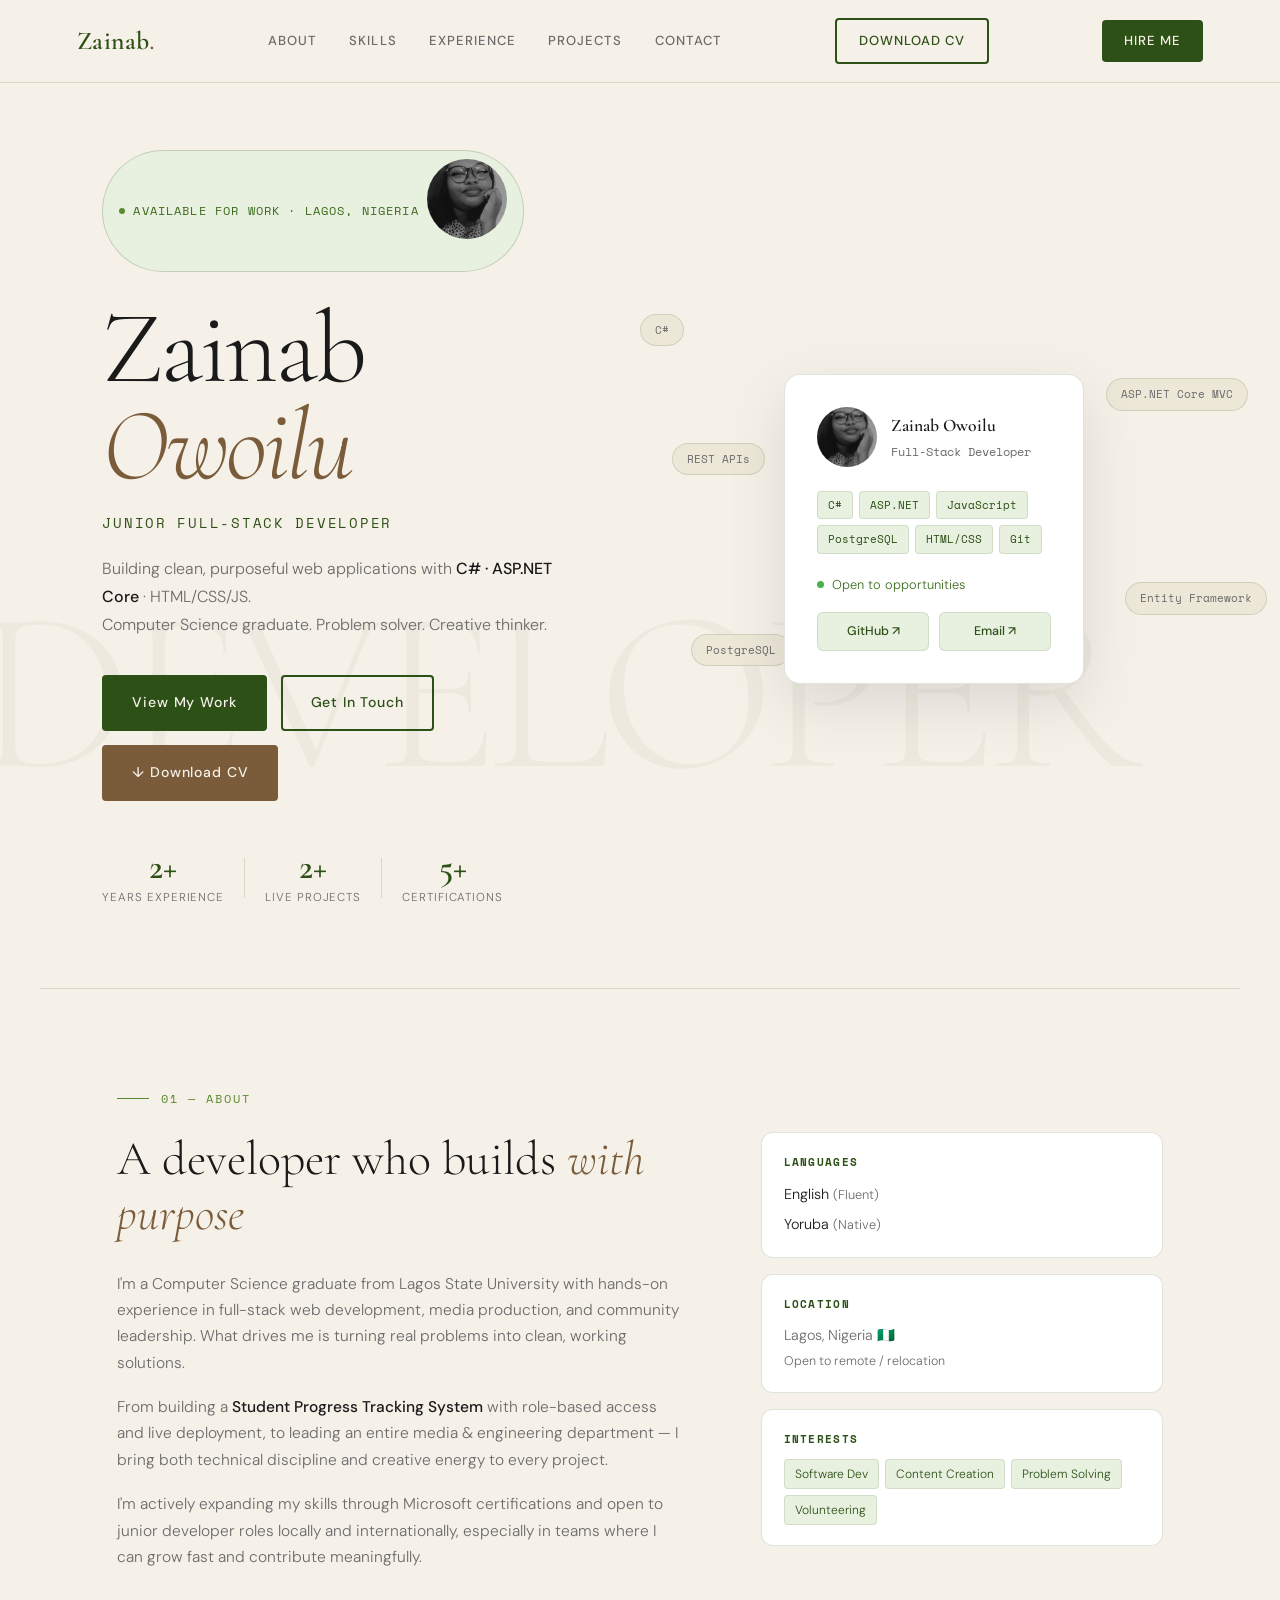
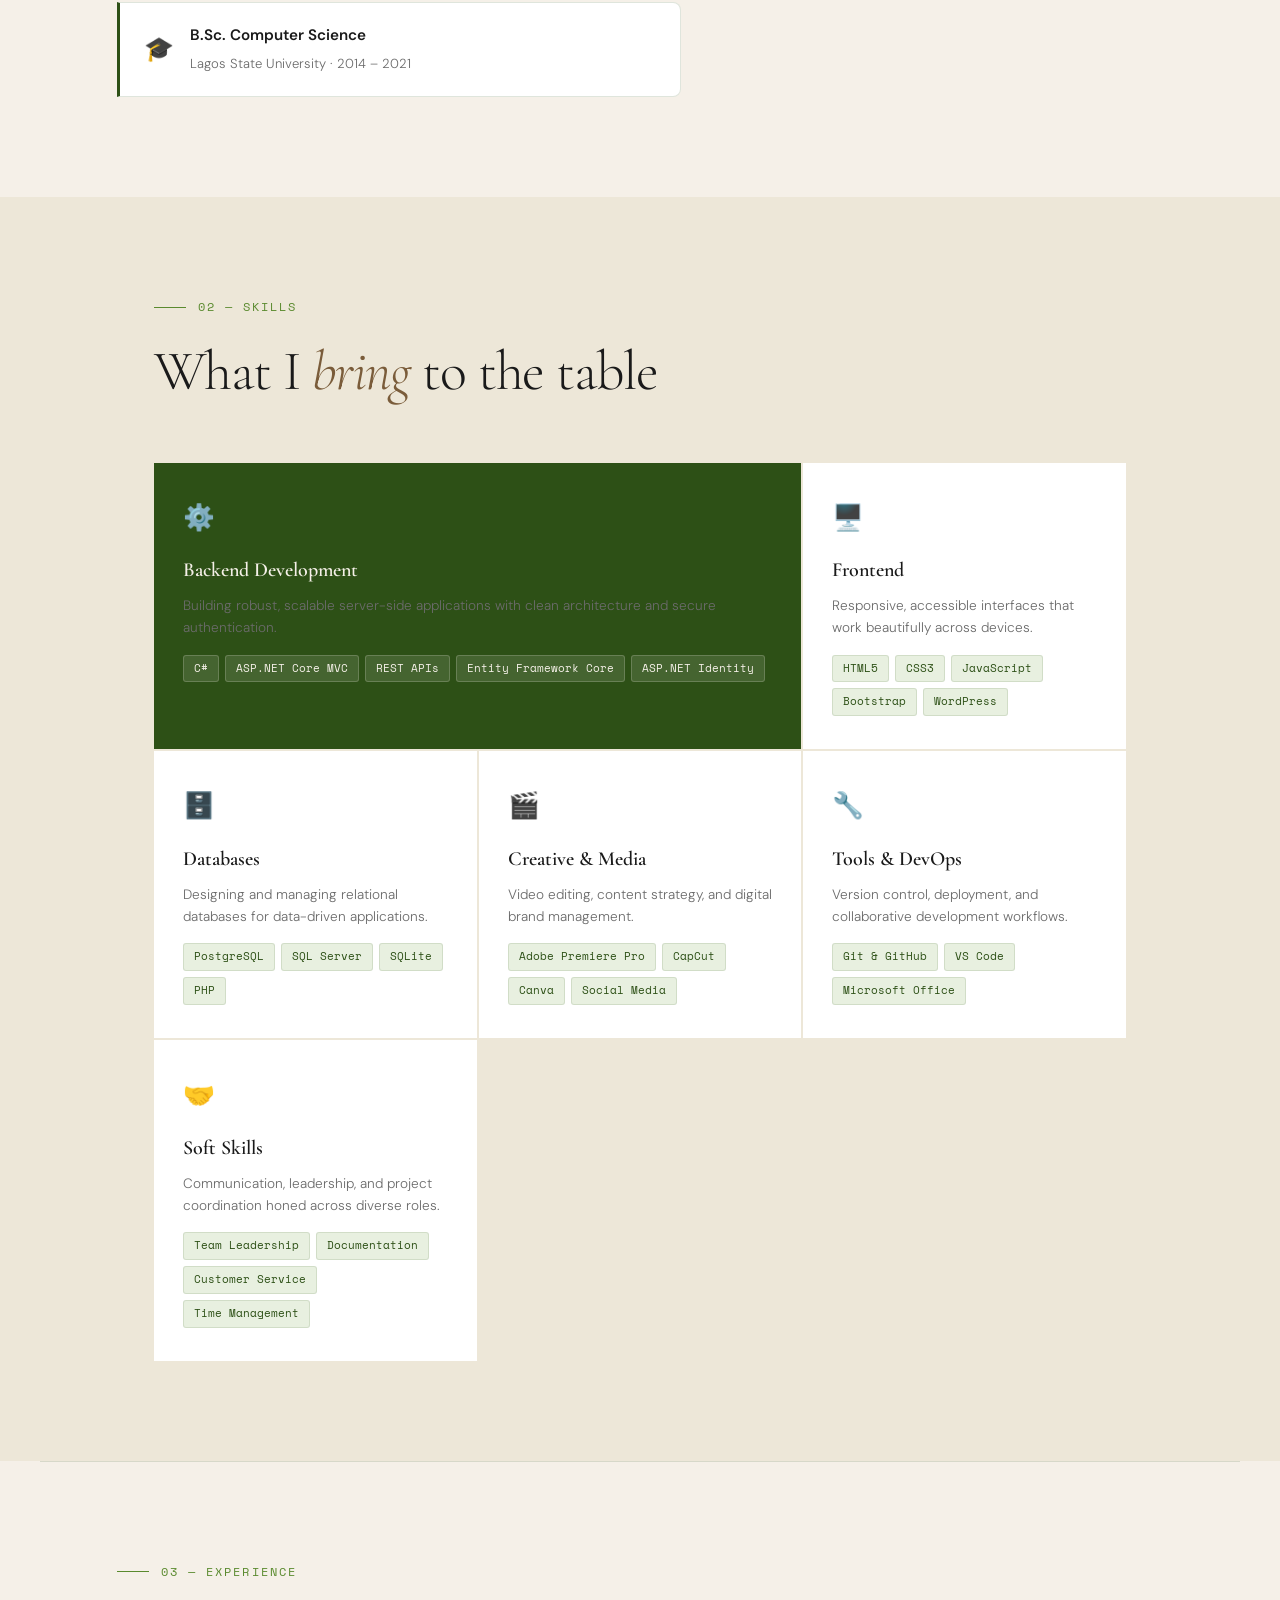
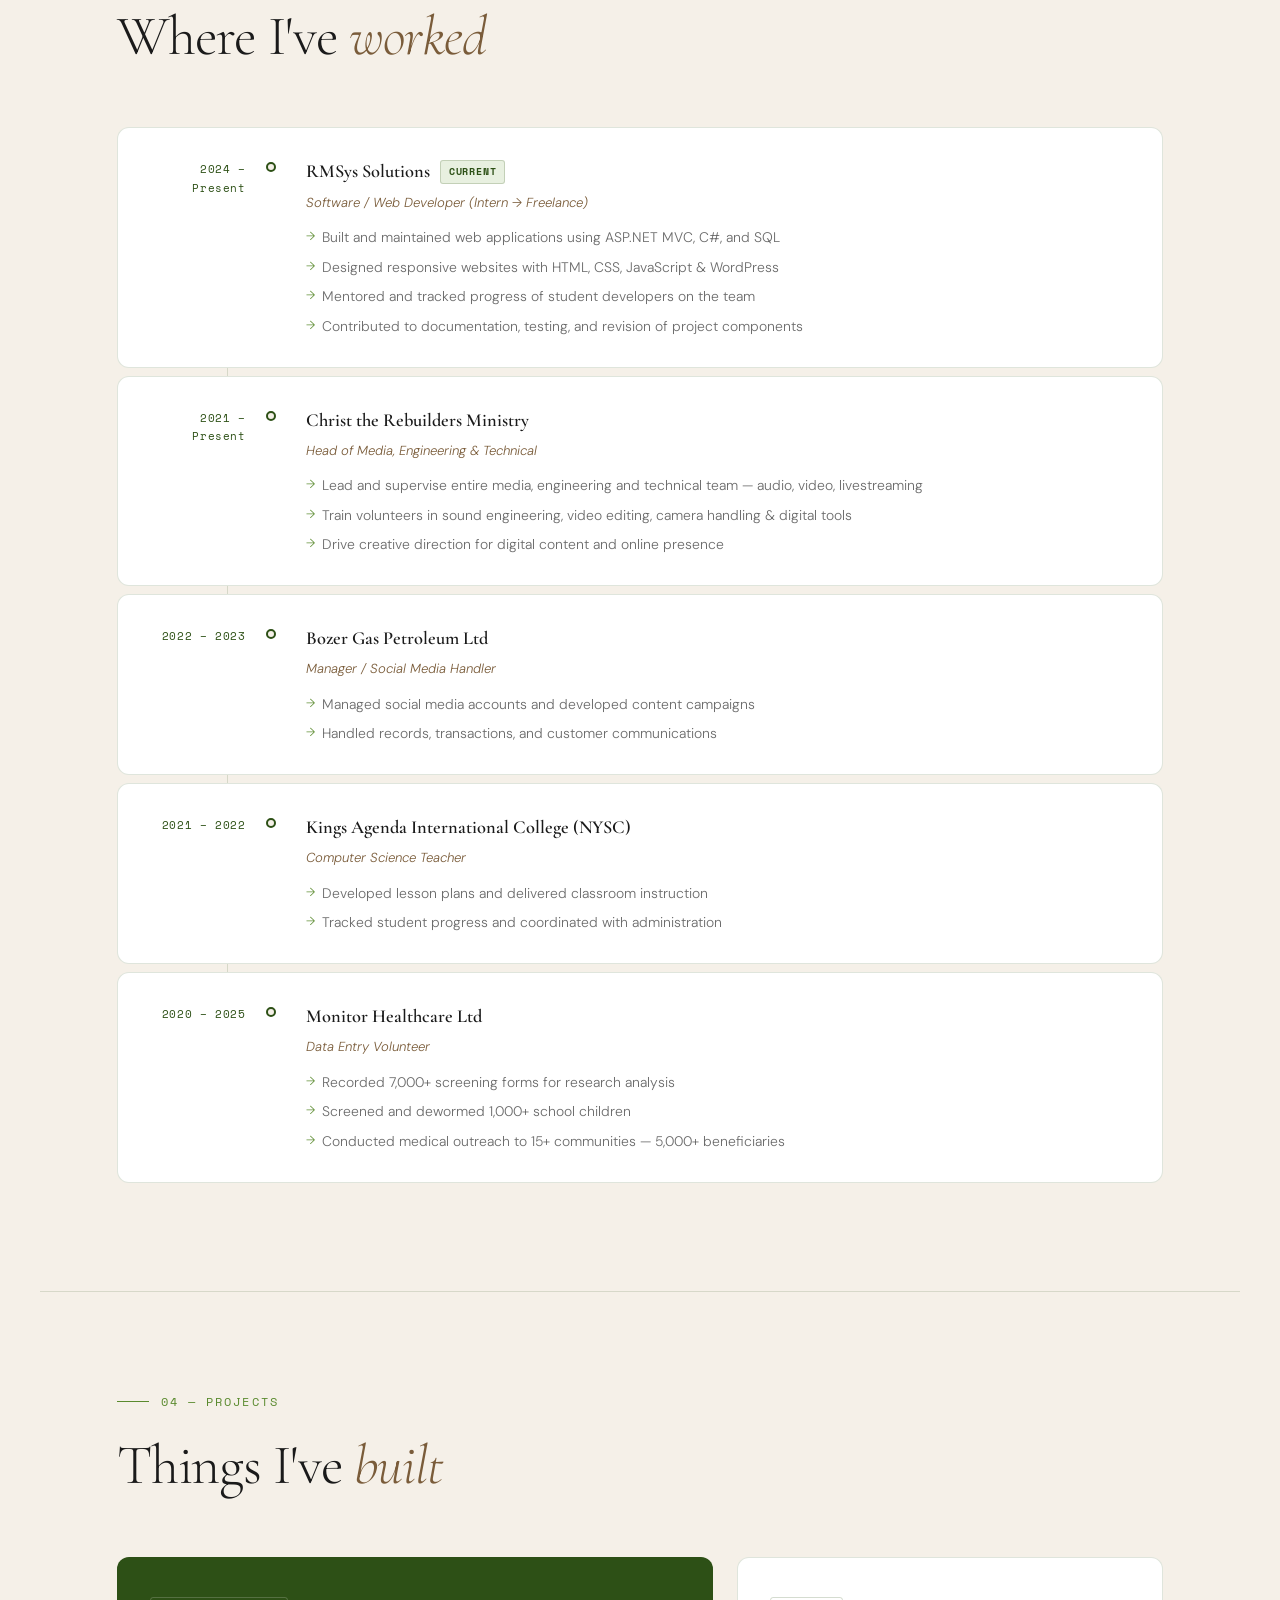
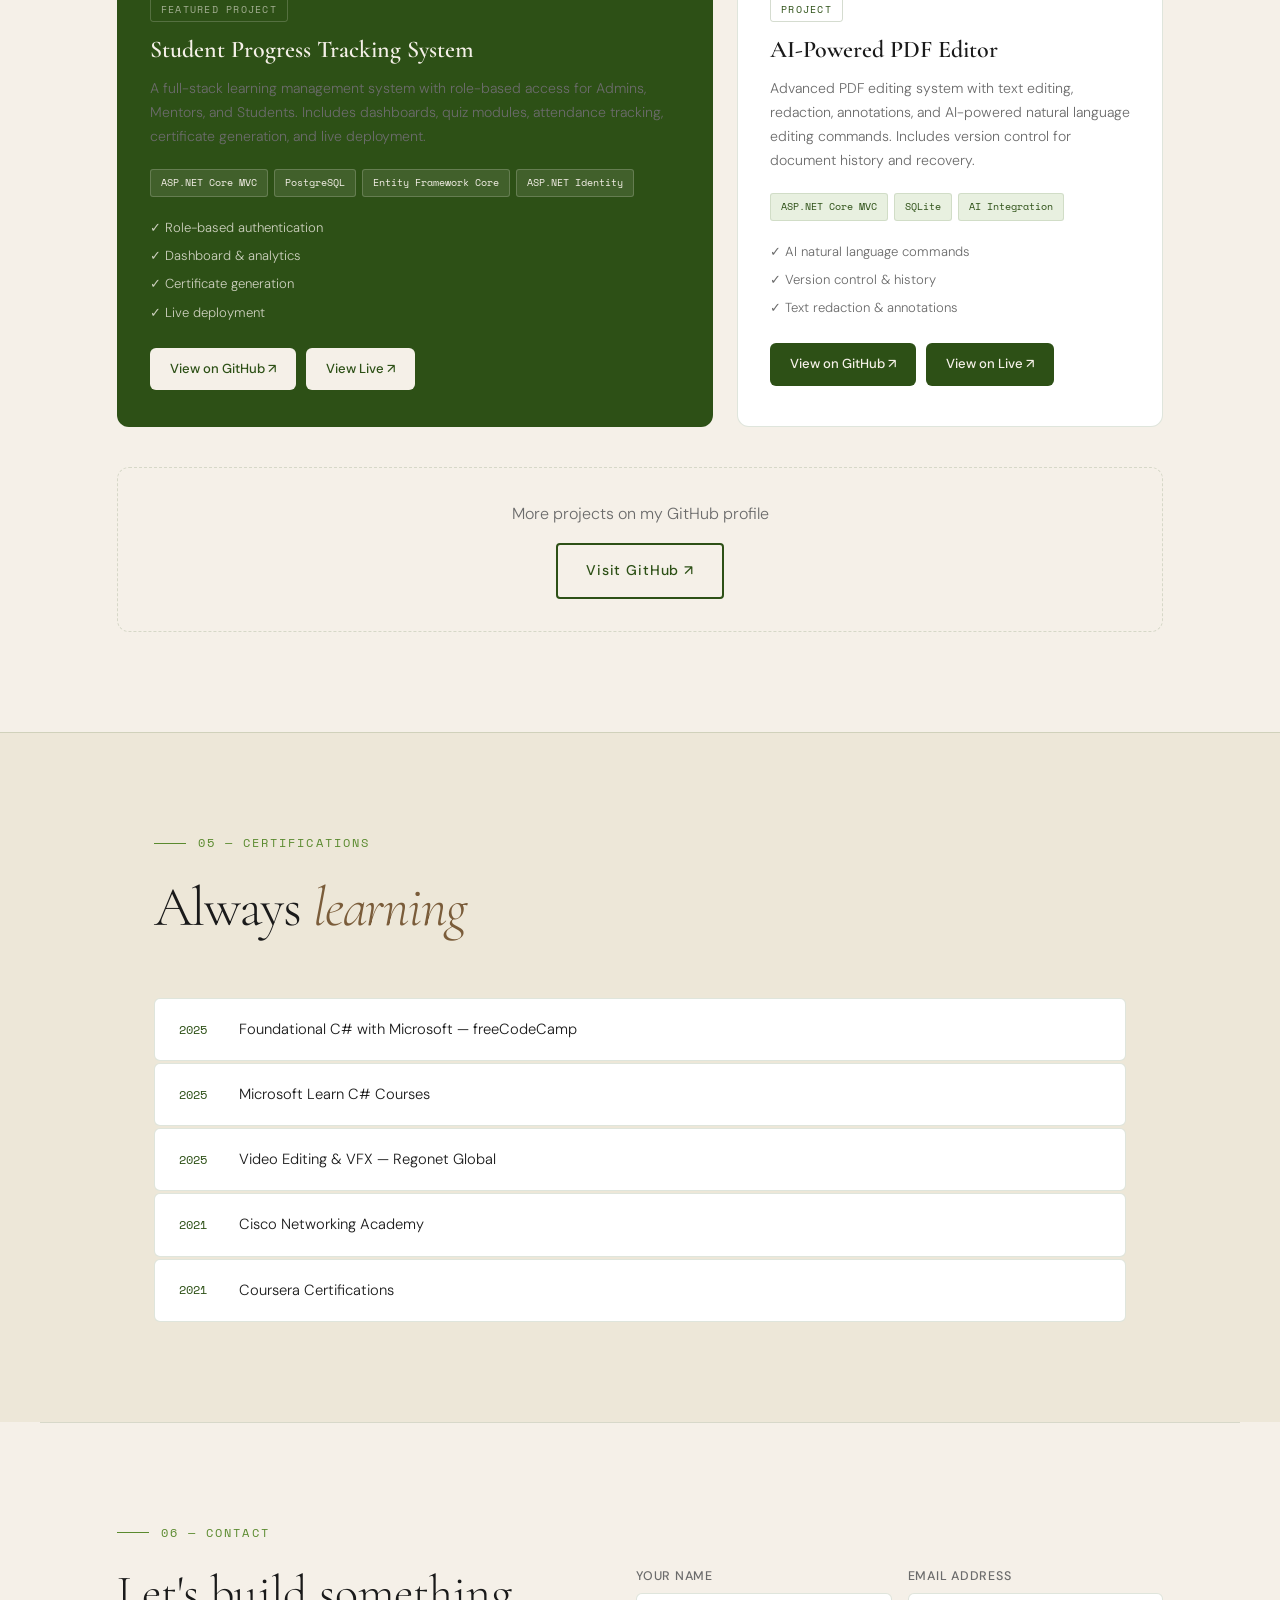
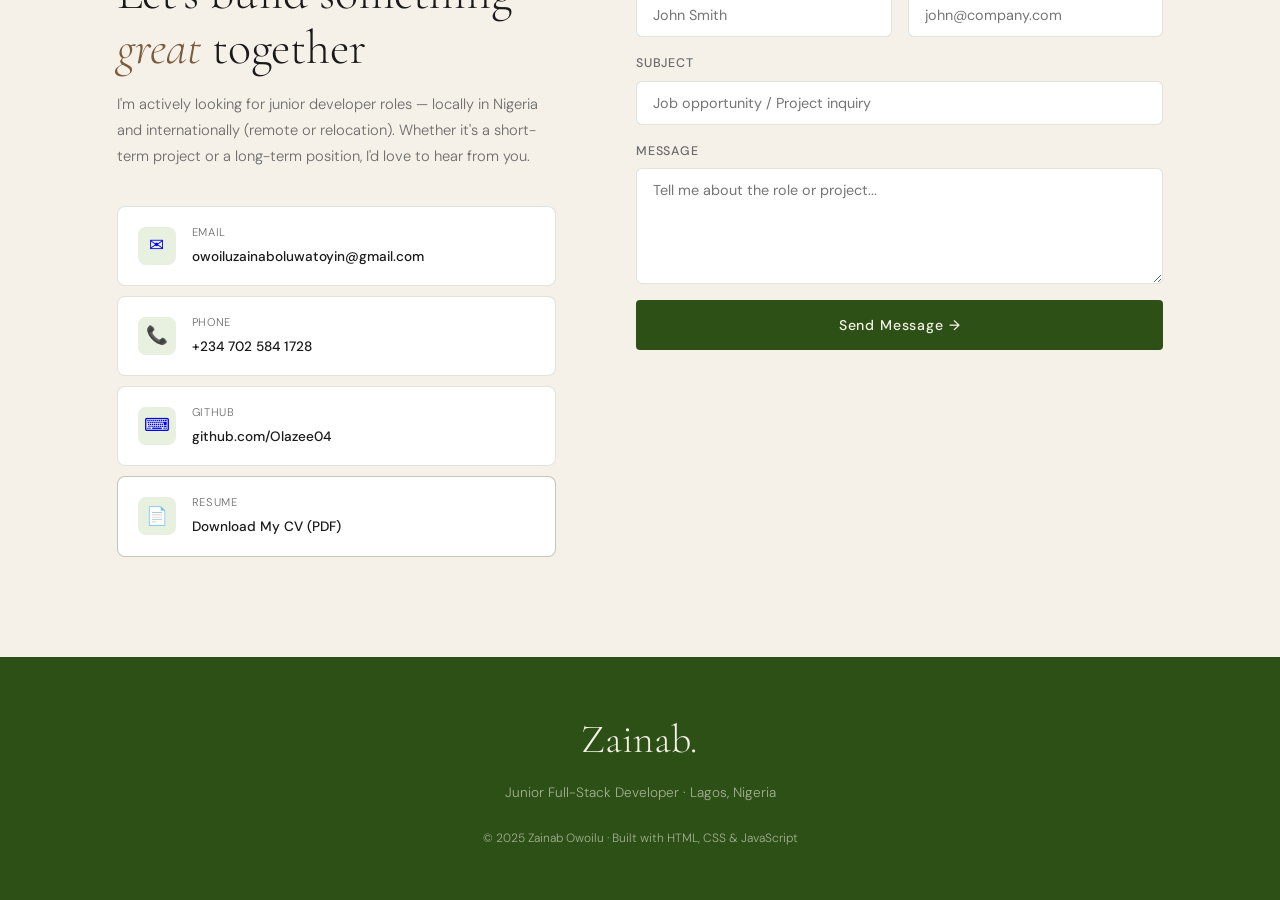
==== index.html @ 9dafd17d "Initial commit - portfolio website" ====
<!DOCTYPE html>
<html lang="en">
<head>
  <meta charset="UTF-8" />
  <meta name="viewport" content="width=device-width, initial-scale=1.0"/>
  <title>Zainab Owoilu — Full-Stack Developer</title>
  <link rel="preconnect" href="https://fonts.googleapis.com">
  <link href="https://fonts.googleapis.com/css2?family=Cormorant+Garamond:ital,wght@0,300;0,400;0,600;1,300;1,400&family=DM+Sans:wght@300;400;500&family=Space+Mono:wght@400;700&display=swap" rel="stylesheet">
  <link rel="stylesheet" href="style.css" />
</head>
<body>

  <!-- ═══ LOADING SCREEN ═══ -->
  <div id="loader">
    <div class="loader-inner">
      <span class="loader-name">Z.O</span>
      <div class="loader-bar"><div class="loader-fill"></div></div>
    </div>
  </div>

  <!-- ═══ NAVIGATION ═══ -->
  <nav id="nav">
    <a href="#hero" class="nav-logo">Zainab<em>.</em></a>
    <div class="nav-links">
      <a href="#about">About</a>
      <a href="#skills">Skills</a>
      <a href="#experience">Experience</a>
      <a href="#projects">Projects</a>
      <a href="#contact">Contact</a>
    </div>
    <a href="Zainab-Owoilu-CV.pdf" download class="nav-cv">Download CV</a>
    <a href="mailto:owoiluzainaboluwatoyin@gmail.com" class="nav-cta">Hire Me</a>
    <button class="nav-toggle" id="navToggle">&#9776;</button>
  </nav>

  <!-- ═══ MOBILE MENU ═══ -->
  <div class="mobile-menu" id="mobileMenu">
    <a href="#about" onclick="closeMobile()">About</a>
    <a href="#skills" onclick="closeMobile()">Skills</a>
    <a href="#experience" onclick="closeMobile()">Experience</a>
    <a href="#projects" onclick="closeMobile()">Projects</a>
    <a href="#contact" onclick="closeMobile()">Contact</a>
  </div>

  <!-- ═══ HERO ═══ -->
  <section id="hero">
    <div class="hero-bg-text">DEVELOPER</div>
    <div class="hero-content">
      <div class="hero-badge">
        <span class="badge-dot"></span>
        Available for work · Lagos, Nigeria
    
        <div class="hc-top">
          <img src="Zee.jpeg" style="width:80px;height:80px;border-radius:100%;object-fit:cover;" />
        </div>
      </div>
      <h1 class="hero-name">
        <span class="line-reveal">Zainab</span>
        <span class="line-reveal delay-1"><em>Owoilu</em></span>
      </h1>
      <p class="hero-role line-reveal delay-2">Junior Full-Stack Developer</p>
      <p class="hero-desc line-reveal delay-3">
        Building clean, purposeful web applications with <strong>C# · ASP.NET Core</strong> · HTML/CSS/JS.<br>
        Computer Science graduate. Problem solver. Creative thinker.
      </p>
      <div class="hero-actions line-reveal delay-4">
        <a href="#projects" class="btn-primary">View My Work</a>
        <a href="#contact" class="btn-outline">Get In Touch</a>
        <a href="Zainab-Owoilu-CV.pdf" download class="btn-download">↓ Download CV</a>
      </div>
      <div class="hero-stats line-reveal delay-5">
        <div class="stat"><span class="stat-num">2+</span><span class="stat-label">Years Experience</span></div>
        <div class="stat-divider"></div>
        <div class="stat"><span class="stat-num">2+</span><span class="stat-label">Live Projects</span></div>
        <div class="stat-divider"></div>
        <div class="stat"><span class="stat-num">5+</span><span class="stat-label">Certifications</span></div>
      </div>
    </div>
    <div class="hero-visual">
      <div class="hero-card">
        <div class="hc-top">
          <img src="Zee.jpeg" style="width:60px;height:60px;border-radius:75%;object-fit:cover;" />
          <div>
            <div class="hc-name">Zainab Owoilu</div>
            <div class="hc-title">Full-Stack Developer</div>
          </div>
        </div>
        <div class="hc-stack">
          <span>C#</span><span>ASP.NET</span><span>JavaScript</span>
          <span>PostgreSQL</span><span>HTML/CSS</span><span>Git</span>
        </div>
        <div class="hc-status">
          <span class="live-dot"></span> Open to opportunities
        </div>
        <div class="hc-links">
          <a href="https://github.com/Olazee04" target="_blank">GitHub ↗</a>
          <a href="mailto:owoiluzainaboluwatoyin@gmail.com">Email ↗</a>
        </div>
      </div>
      <div class="hero-floats">
        <div class="float-pill f1">ASP.NET Core MVC</div>
        <div class="float-pill f2">REST APIs</div>
        <div class="float-pill f3">Entity Framework</div>
        <div class="float-pill f4">PostgreSQL</div>
        <div class="float-pill f5">C#</div>
      </div>
    </div>
  </section>

  <!-- ═══ ABOUT ═══ -->
  <section id="about">
    <div class="section-label">01 — About</div>
    <div class="about-grid">
      <div class="about-text reveal">
        <h2>A developer who builds <em>with purpose</em></h2>
        <p>I'm a Computer Science graduate from Lagos State University with hands-on experience in full-stack web development, media production, and community leadership. What drives me is turning real problems into clean, working solutions.</p>
        <p>From building a <strong>Student Progress Tracking System</strong> with role-based access and live deployment, to leading an entire media & engineering department — I bring both technical discipline and creative energy to every project.</p>
        <p>I'm actively expanding my skills through Microsoft certifications and open to junior developer roles locally and internationally, especially in teams where I can grow fast and contribute meaningfully.</p>
        <div class="about-edu">
          <div class="edu-icon">🎓</div>
          <div>
            <strong>B.Sc. Computer Science</strong>
            <span>Lagos State University · 2014 – 2021</span>
          </div>
        </div>
      </div>
      <div class="about-aside reveal delay-1">
        <div class="aside-card">
          <h4>Languages</h4>
          <div class="lang-list">
            <span>English <em>(Fluent)</em></span>
            <span>Yoruba <em>(Native)</em></span>
          </div>
        </div>
        <div class="aside-card">
          <h4>Location</h4>
          <p>Lagos, Nigeria 🇳🇬<br><small>Open to remote / relocation</small></p>
        </div>
        <div class="aside-card">
          <h4>Interests</h4>
          <div class="interests">
            <span>Software Dev</span>
            <span>Content Creation</span>
            <span>Problem Solving</span>
            <span>Volunteering</span>
          </div>
        </div>
      </div>

    </div>
  </section>

  <!-- ═══ SKILLS ═══ -->
  <section id="skills">
    <div class="section-label">02 — Skills</div>
    <h2 class="section-title reveal">What I <em>bring</em> to the table</h2>
    <div class="skills-grid reveal">

      <div class="skill-card primary-skill">
        <div class="sc-icon">⚙️</div>
        <h3>Backend Development</h3>
        <p>Building robust, scalable server-side applications with clean architecture and secure authentication.</p>
        <div class="sc-tags"><span>C#</span><span>ASP.NET Core MVC</span><span>REST APIs</span><span>Entity Framework Core</span><span>ASP.NET Identity</span></div>
      </div>

      <div class="skill-card">
        <div class="sc-icon">🖥️</div>
        <h3>Frontend</h3>
        <p>Responsive, accessible interfaces that work beautifully across devices.</p>
        <div class="sc-tags"><span>HTML5</span><span>CSS3</span><span>JavaScript</span><span>Bootstrap</span><span>WordPress</span></div>
      </div>

      <div class="skill-card">
        <div class="sc-icon">🗄️</div>
        <h3>Databases</h3>
        <p>Designing and managing relational databases for data-driven applications.</p>
        <div class="sc-tags"><span>PostgreSQL</span><span>SQL Server</span><span>SQLite</span><span>PHP</span></div>
      </div>

      <div class="skill-card">
        <div class="sc-icon">🎬</div>
        <h3>Creative & Media</h3>
        <p>Video editing, content strategy, and digital brand management.</p>
        <div class="sc-tags"><span>Adobe Premiere Pro</span><span>CapCut</span><span>Canva</span><span>Social Media</span></div>
      </div>

      <div class="skill-card">
        <div class="sc-icon">🔧</div>
        <h3>Tools & DevOps</h3>
        <p>Version control, deployment, and collaborative development workflows.</p>
        <div class="sc-tags"><span>Git & GitHub</span><span>VS Code</span><span>Microsoft Office</span></div>
      </div>

      <div class="skill-card">
        <div class="sc-icon">🤝</div>
        <h3>Soft Skills</h3>
        <p>Communication, leadership, and project coordination honed across diverse roles.</p>
        <div class="sc-tags"><span>Team Leadership</span><span>Documentation</span><span>Customer Service</span><span>Time Management</span></div>
      </div>

    </div>
  </section>

  <!-- ═══ EXPERIENCE ═══ -->
  <section id="experience">
    <div class="section-label">03 — Experience</div>
    <h2 class="section-title reveal">Where I've <em>worked</em></h2>
    <div class="timeline reveal">

      <div class="tl-item">
        <div class="tl-date">2024 – Present</div>
        <div class="tl-dot"></div>
        <div class="tl-content">
          <div class="tl-company">RMSys Solutions <span class="tl-badge current">Current</span></div>
          <div class="tl-role">Software / Web Developer (Intern → Freelance)</div>
          <ul class="tl-list">
            <li>Built and maintained web applications using ASP.NET MVC, C#, and SQL</li>
            <li>Designed responsive websites with HTML, CSS, JavaScript & WordPress</li>
            <li>Mentored and tracked progress of student developers on the team</li>
            <li>Contributed to documentation, testing, and revision of project components</li>
          </ul>
        </div>
      </div>

      <div class="tl-item">
        <div class="tl-date">2021 – Present</div>
        <div class="tl-dot"></div>
        <div class="tl-content">
          <div class="tl-company">Christ the Rebuilders Ministry</div>
          <div class="tl-role">Head of Media, Engineering & Technical</div>
          <ul class="tl-list">
            <li>Lead and supervise entire media, engineering and technical team — audio, video, livestreaming</li>
            <li>Train volunteers in sound engineering, video editing, camera handling & digital tools</li>
            <li>Drive creative direction for digital content and online presence</li>
          </ul>
        </div>
      </div>

      <div class="tl-item">
        <div class="tl-date">2022 – 2023</div>
        <div class="tl-dot"></div>
        <div class="tl-content">
          <div class="tl-company">Bozer Gas Petroleum Ltd</div>
          <div class="tl-role">Manager / Social Media Handler</div>
          <ul class="tl-list">
            <li>Managed social media accounts and developed content campaigns</li>
            <li>Handled records, transactions, and customer communications</li>
          </ul>
        </div>
      </div>

      <div class="tl-item">
        <div class="tl-date">2021 – 2022</div>
        <div class="tl-dot"></div>
        <div class="tl-content">
          <div class="tl-company">Kings Agenda International College (NYSC)</div>
          <div class="tl-role">Computer Science Teacher</div>
          <ul class="tl-list">
            <li>Developed lesson plans and delivered classroom instruction</li>
            <li>Tracked student progress and coordinated with administration</li>
          </ul>
        </div>
      </div>

      <div class="tl-item">
        <div class="tl-date">2020 – 2025</div>
        <div class="tl-dot"></div>
        <div class="tl-content">
          <div class="tl-company">Monitor Healthcare Ltd</div>
          <div class="tl-role">Data Entry Volunteer</div>
          <ul class="tl-list">
            <li>Recorded 7,000+ screening forms for research analysis</li>
            <li>Screened and dewormed 1,000+ school children</li>
            <li>Conducted medical outreach to 15+ communities — 5,000+ beneficiaries</li>
          </ul>
        </div>
      </div>

    </div>
  </section>

  <!-- ═══ PROJECTS ═══ -->
  <section id="projects">
    <div class="section-label">04 — Projects</div>
    <h2 class="section-title reveal">Things I've <em>built</em></h2>
    <div class="projects-grid reveal">

      <div class="project-card featured">
        <div class="pc-label">Featured Project</div>
        <h3>Student Progress Tracking System</h3>
        <p>A full-stack learning management system with role-based access for Admins, Mentors, and Students. Includes dashboards, quiz modules, attendance tracking, certificate generation, and live deployment.</p>
        <div class="pc-stack">
          <span>ASP.NET Core MVC</span>
          <span>PostgreSQL</span>
          <span>Entity Framework Core</span>
          <span>ASP.NET Identity</span>
        </div>
        <div class="pc-features">
          <div class="pcf">✓ Role-based authentication</div>
          <div class="pcf">✓ Dashboard & analytics</div>
          <div class="pcf">✓ Certificate generation</div>
          <div class="pcf">✓ Live deployment</div>
        </div>
        <div class="pc-links">
          <a href="https://github.com/Olazee04/SPT" target="_blank" class="pc-btn">View on GitHub ↗</a>
          <a href="https://rmsysspt.onrender.com" target="_blank" class="pc-btn">View Live ↗</a>
        </div>
      </div>

      <div class="project-card">
        <div class="pc-label">Project</div>
        <h3>AI-Powered PDF Editor</h3>
        <p>Advanced PDF editing system with text editing, redaction, annotations, and AI-powered natural language editing commands. Includes version control for document history and recovery.</p>
        <div class="pc-stack">
          <span>ASP.NET Core MVC</span>
          <span>SQLite</span>
          <span>AI Integration</span>
        </div>
        <div class="pc-features">
          <div class="pcf">✓ AI natural language commands</div>
          <div class="pcf">✓ Version control & history</div>
          <div class="pcf">✓ Text redaction & annotations</div>
        </div>
        <div class="pc-links">
          <a href="https://github.com/Olazee04/PDFEditor" target="_blank" class="pc-btn">View on GitHub ↗</a>
          <a href="https://pdfeditor-sqir.onrender.com" target="_blank" class="pc-btn">View on Live ↗</a>
        </div>
      </div>

    </div>

    <div class="github-cta reveal">
      <p>More projects on my GitHub profile</p>
      <a href="https://github.com/Olazee04" target="_blank" class="btn-outline">Visit GitHub ↗</a>
    </div>
  </section>

  <!-- ═══ CERTIFICATIONS ═══ -->
  <section id="certs">
    <div class="section-label">05 — Certifications</div>
    <h2 class="section-title reveal">Always <em>learning</em></h2>
    <div class="certs-grid reveal">
      <div class="cert-item"><span class="cert-year">2025</span><span class="cert-name">Foundational C# with Microsoft — freeCodeCamp</span></div>
      <div class="cert-item"><span class="cert-year">2025</span><span class="cert-name">Microsoft Learn C# Courses</span></div>
      <div class="cert-item"><span class="cert-year">2025</span><span class="cert-name">Video Editing & VFX — Regonet Global</span></div>
      <div class="cert-item"><span class="cert-year">2021</span><span class="cert-name">Cisco Networking Academy</span></div>
      <div class="cert-item"><span class="cert-year">2021</span><span class="cert-name">Coursera Certifications</span></div>
    </div>
  </section>

  <!-- ═══ CONTACT ═══ -->
  <section id="contact">
    <div class="section-label">06 — Contact</div>
    <div class="contact-wrapper reveal">
      <div class="contact-left">
        <h2>Let's build something <em>great</em> together</h2>
        <p>I'm actively looking for junior developer roles — locally in Nigeria and internationally (remote or relocation). Whether it's a short-term project or a long-term position, I'd love to hear from you.</p>
        <div class="contact-links">
          <a href="mailto:owoiluzainaboluwatoyin@gmail.com" class="clink">
            <span class="clink-icon">✉</span>
            <div><small>Email</small><strong>owoiluzainaboluwatoyin@gmail.com</strong></div>
          </a>
          <a href="tel:+2347025841728" class="clink">
            <span class="clink-icon">📞</span>
            <div><small>Phone</small><strong>+234 702 584 1728</strong></div>
          </a>
          <a href="https://github.com/Olazee04" target="_blank" class="clink">
            <span class="clink-icon">⌨</span>
            <div><small>GitHub</small><strong>github.com/Olazee04</strong></div>
            <a href="Zainab-Owoilu-CV.pdf" download class="clink cv-download-link">
            <span class="clink-icon">📄</span>
            <div><small>Resume</small><strong>Download My CV (PDF)</strong></div>
          </a>
          </a>
        </div>
      </div>
      <form class="contact-form" onsubmit="handleForm(event)">
        <div class="form-row">
          <div class="form-group">
            <label>Your Name</label>
            <input type="text" placeholder="John Smith" required />
          </div>
          <div class="form-group">
            <label>Email Address</label>
            <input type="email" placeholder="john@company.com" required />
          </div>
        </div>
        <div class="form-group">
          <label>Subject</label>
          <input type="text" placeholder="Job opportunity / Project inquiry" required />
        </div>
        <div class="form-group">
          <label>Message</label>
          <textarea rows="5" placeholder="Tell me about the role or project..." required></textarea>
        </div>
        <button type="submit" class="btn-primary full-width">Send Message →</button>
        <div id="form-success" style="display:none;" class="form-success">✓ Message sent! I'll respond within 24 hours.</div>
      </form>
    </div>
  </section>

  <!-- ═══ FOOTER ═══ -->
  <footer>
    <div class="footer-inner">
      <div class="footer-brand">Zainab<em>.</em></div>
      <p>Junior Full-Stack Developer · Lagos, Nigeria</p>
      <p class="footer-copy">© 2025 Zainab Owoilu · Built with HTML, CSS & JavaScript</p>
    </div>
  </footer>

  <script src="script.js"></script>
</body>
</html>
---- style.css ----
:root {
  --cream:    #F5F0E8;
  --cream2:   #EDE7D8;
  --green:    #2D5016;
  --green2:   #3D6B1F;
  --green-light: #5A8A2E;
  --green-pale: #E8F0E0;
  --brown:    #7A5C3A;
  --text:     #1A1A1A;
  --text-muted: #6B6B6B;
  --white:    #FFFFFF;
  --border:   rgba(45, 80, 22, 0.15);
  --shadow:   0 4px 24px rgba(0,0,0,0.08);
  --radius:   12px;
  --transition: all 0.35s cubic-bezier(0.16, 1, 0.3, 1);
}

*, *::before, *::after { margin:0; padding:0; box-sizing:border-box; }

html {
  scroll-behavior: smooth;
  font-size: 16px;
}

body {
  background: var(--cream);
  color: var(--text);
  font-family: 'DM Sans', sans-serif;
  font-weight: 300;
  line-height: 1.7;
  overflow-x: hidden;
}

/* ── SCROLLBAR ── */
::-webkit-scrollbar { width: 4px; }
::-webkit-scrollbar-track { background: var(--cream2); }
::-webkit-scrollbar-thumb { background: var(--green); border-radius: 2px; }

/* ════════════════════════════════════════════
   LOADER
   ════════════════════════════════════════════ */
#loader {
  position: fixed; inset: 0;
  background: var(--green);
  z-index: 9999;
  display: flex; align-items: center; justify-content: center;
  transition: opacity 0.6s ease, visibility 0.6s ease;
}
#loader.hidden { opacity: 0; visibility: hidden; pointer-events: none; }

.loader-inner { text-align: center; }
.loader-name {
  font-family: 'Cormorant Garamond', serif;
  font-size: 3.5rem; font-weight: 300;
  color: var(--cream); letter-spacing: 0.1em;
  display: block; margin-bottom: 20px;
}
.loader-bar {
  width: 200px; height: 1px;
  background: rgba(245,240,232,0.2);
  margin: 0 auto;
  overflow: hidden;
}
.loader-fill {
  height: 100%; width: 0;
  background: var(--cream);
  animation: fillBar 1.5s ease forwards;
}
@keyframes fillBar { to { width: 100%; } }

/* ════════════════════════════════════════════
   NAVIGATION
   ════════════════════════════════════════════ */
#nav {
  position: fixed; top: 0; left: 0; right: 0;
  z-index: 100;
  display: flex; align-items: center; justify-content: space-between;
  padding: 18px 6vw;
  background: rgba(245, 240, 232, 0.88);
  backdrop-filter: blur(16px);
  border-bottom: 1px solid var(--border);
  transition: var(--transition);
}
#nav.scrolled {
  padding: 12px 6vw;
  background: rgba(245, 240, 232, 0.96);
  box-shadow: var(--shadow);
}

.nav-logo {
  font-family: 'Cormorant Garamond', serif;
  font-size: 1.6rem; font-weight: 600;
  color: var(--green);
  text-decoration: none; letter-spacing: 0.02em;
}
.nav-logo em { color: var(--brown); font-style: italic; }

.nav-links {
  display: flex; gap: 32px;
}
.nav-links a {
  font-family: 'DM Sans', sans-serif;
  font-size: 0.82rem; font-weight: 500;
  letter-spacing: 0.08em; text-transform: uppercase;
  color: var(--text-muted); text-decoration: none;
  position: relative; transition: color 0.2s;
}
.nav-links a::after {
  content: '';
  position: absolute; bottom: -3px; left: 0; right: 0;
  height: 1px; background: var(--green);
  transform: scaleX(0); transform-origin: left;
  transition: transform 0.3s;
}
.nav-links a:hover { color: var(--green); }
.nav-links a:hover::after { transform: scaleX(1); }

.nav-cta {
  background: var(--green); color: var(--cream);
  font-family: 'DM Sans', sans-serif;
  font-size: 0.82rem; font-weight: 500;
  letter-spacing: 0.08em; text-transform: uppercase;
  padding: 10px 22px; border-radius: 4px;
  text-decoration: none;
  transition: background 0.2s, transform 0.2s;
}
.nav-cta:hover { background: var(--green2); transform: translateY(-2px); }

.nav-toggle {
  display: none;
  background: none; border: none;
  font-size: 1.4rem; color: var(--green);
  cursor: pointer;
}

.mobile-menu {
  display: none;
  position: fixed; top: 65px; left: 0; right: 0;
  background: var(--cream);
  border-bottom: 1px solid var(--border);
  flex-direction: column;
  z-index: 99;
  padding: 16px 6vw;
  gap: 0;
}
.mobile-menu.open { display: flex; }
.mobile-menu a {
  font-size: 1rem; font-weight: 500;
  color: var(--text); text-decoration: none;
  padding: 12px 0;
  border-bottom: 1px solid var(--border);
}
.mobile-menu a:last-child { border-bottom: none; }

/* ── CV DOWNLOAD BUTTON ── */
.nav-cv {
  background: transparent;
  color: var(--green);
  font-family: 'DM Sans', sans-serif;
  font-size: 0.82rem; font-weight: 500;
  letter-spacing: 0.08em; text-transform: uppercase;
  padding: 10px 22px; border-radius: 4px;
  text-decoration: none;
  border: 2px solid var(--green);
  transition: background 0.2s, transform 0.2s;
}
.nav-cv:hover {
  background: var(--green-pale);
  transform: translateY(-2px);
}

.btn-download {
  display: inline-flex; align-items: center; gap: 8px;
  background: var(--brown); color: var(--cream);
  font-family: 'DM Sans', sans-serif;
  font-size: 0.88rem; font-weight: 500;
  letter-spacing: 0.06em;
  padding: 14px 28px; border-radius: 4px;
  text-decoration: none; border: 2px solid var(--brown);
  transition: all 0.3s ease;
}
.btn-download:hover {
  background: transparent;
  color: var(--brown);
  transform: translateY(-3px);
  box-shadow: 0 8px 30px rgba(122, 92, 58, 0.2);
}

.cv-download-link {
  background: var(--green-pale);
  border-color: rgba(45, 80, 22, 0.3) !important;
}
.cv-download-link:hover {
  background: var(--green);
}
.cv-download-link:hover small,
.cv-download-link:hover strong {
  color: var(--cream) !important;
}

/* ════════════════════════════════════════════
   SECTION SHARED STYLES
   ════════════════════════════════════════════ */
section {
  padding: 100px 6vw;
  max-width: 1200px;
  margin: 0 auto;
}

.section-label {
  font-family: 'Space Mono', monospace;
  font-size: 0.72rem; letter-spacing: 0.18em;
  text-transform: uppercase;
  color: var(--green-light);
  margin-bottom: 24px;
  display: flex; align-items: center; gap: 12px;
}
.section-label::before {
  content: ''; display: block;
  width: 32px; height: 1px; background: var(--green-light);
}

.section-title {
  font-family: 'Cormorant Garamond', serif;
  font-size: clamp(2.2rem, 5vw, 3.5rem);
  font-weight: 300; line-height: 1.1;
  letter-spacing: -0.02em;
  color: var(--text);
  margin-bottom: 60px;
}
.section-title em { color: var(--brown); font-style: italic; }

/* ════════════════════════════════════════════
   REVEAL ANIMATIONS
   ════════════════════════════════════════════ */
.reveal {
  opacity: 0; transform: translateY(30px);
  transition: opacity 0.7s ease, transform 0.7s ease;
}
.reveal.in { opacity: 1; transform: none; }
.delay-1 { transition-delay: 0.1s; }
.delay-2 { transition-delay: 0.2s; }
.delay-3 { transition-delay: 0.3s; }
.delay-4 { transition-delay: 0.4s; }

/* ════════════════════════════════════════════
   HERO
   ════════════════════════════════════════════ */
#hero {
  min-height: 100vh;
  max-width: 100%;
  padding: 0;
  display: grid;
  grid-template-columns: 1fr 1fr;
  align-items: center;
  position: relative;
  overflow: hidden;
  background: var(--cream);
  padding-top: 70px;
}

.hero-bg-text {
  position: absolute;
  font-family: 'Cormorant Garamond', serif;
  font-size: clamp(5rem, 18vw, 18rem);
  font-weight: 300;
  color: rgba(45, 80, 22, 0.04);
  letter-spacing: -0.05em;
  white-space: nowrap;
  bottom: 10%; left: -2%;
  pointer-events: none; user-select: none;
  z-index: 0;
}

.hero-content {
  padding: 80px 6vw 80px 8vw;
  position: relative; z-index: 1;
}

.hero-badge {
  display: inline-flex; align-items: center; gap: 8px;
  font-family: 'Space Mono', monospace;
  font-size: 0.72rem; letter-spacing: 0.1em; text-transform: uppercase;
  color: var(--green2);
  background: var(--green-pale);
  border: 1px solid rgba(45,80,22,0.2);
  padding: 8px 16px; border-radius: 100px;
  margin-bottom: 28px;
  animation: fadeUp 0.8s 1.6s both;
}
.badge-dot {
  width: 6px; height: 6px; border-radius: 50%;
  background: var(--green-light);
  animation: pulse 2s ease infinite;
}
@keyframes pulse {
  0%, 100% { opacity: 1; box-shadow: 0 0 0 0 rgba(90,138,46,0.4); }
  50% { opacity: 0.7; box-shadow: 0 0 0 5px rgba(90,138,46,0); }
}

.hero-name {
  font-family: 'Cormorant Garamond', serif;
  font-size: clamp(3.5rem, 8vw, 7rem);
  font-weight: 300; line-height: 0.95;
  letter-spacing: -0.03em;
  display: block; margin-bottom: 16px;
}
.hero-name span { display: block; }
.hero-name em { color: var(--brown); font-style: italic; }

.line-reveal {
  opacity: 0; transform: translateY(24px);
  animation: fadeUp 0.7s forwards cubic-bezier(0.16,1,0.3,1);
}
.line-reveal.delay-1 { animation-delay: 1.8s; }
.line-reveal.delay-2 { animation-delay: 2.0s; }
.line-reveal.delay-3 { animation-delay: 2.1s; }
.line-reveal.delay-4 { animation-delay: 2.3s; }
.line-reveal.delay-5 { animation-delay: 2.5s; }
@keyframes fadeUp {
  to { opacity: 1; transform: none; }
}

.hero-role {
  font-family: 'Space Mono', monospace;
  font-size: 0.9rem; letter-spacing: 0.12em; text-transform: uppercase;
  color: var(--green); margin-bottom: 20px;
}

.hero-desc {
  font-size: 1rem; line-height: 1.75;
  color: var(--text-muted); max-width: 460px;
  margin-bottom: 36px;
}
.hero-desc strong { color: var(--text); font-weight: 500; }

.hero-actions {
  display: flex; gap: 14px; flex-wrap: wrap;
  margin-bottom: 48px;
}

.btn-primary {
  display: inline-block;
  background: var(--green); color: var(--cream);
  font-family: 'DM Sans', sans-serif;
  font-size: 0.88rem; font-weight: 500;
  letter-spacing: 0.06em;
  padding: 14px 28px; border-radius: 4px;
  text-decoration: none;
  transition: var(--transition);
  border: 2px solid var(--green);
}
.btn-primary:hover {
  background: var(--green2); border-color: var(--green2);
  transform: translateY(-3px);
  box-shadow: 0 8px 30px rgba(45,80,22,0.25);
}
.btn-primary.full-width { width: 100%; text-align: center; cursor: pointer; }

.btn-outline {
  display: inline-block;
  background: transparent; color: var(--green);
  font-family: 'DM Sans', sans-serif;
  font-size: 0.88rem; font-weight: 500;
  letter-spacing: 0.06em;
  padding: 14px 28px; border-radius: 4px;
  text-decoration: none; border: 2px solid var(--green);
  transition: var(--transition);
}
.btn-outline:hover {
  background: var(--green-pale);
  transform: translateY(-3px);
}

.hero-stats {
  display: flex; align-items: center; gap: 20px;
}
.stat { text-align: center; }
.stat-num {
  display: block;
  font-family: 'Cormorant Garamond', serif;
  font-size: 2.2rem; font-weight: 600;
  color: var(--green); line-height: 1;
}
.stat-label {
  display: block;
  font-size: 0.72rem; color: var(--text-muted);
  text-transform: uppercase; letter-spacing: 0.08em;
  margin-top: 4px;
}
.stat-divider {
  width: 1px; height: 40px;
  background: var(--border);
}

/* HERO VISUAL */
.hero-visual {
  padding: 60px 6vw 60px 2vw;
  position: relative; z-index: 1;
  display: flex; align-items: center; justify-content: center;
}

.hero-card {
  background: var(--white);
  border: 1px solid var(--border);
  border-radius: 16px;
  padding: 32px;
  width: 300px;
  box-shadow: 0 20px 60px rgba(0,0,0,0.1);
  position: relative; z-index: 2;
  animation: fadeUp 0.9s 1.6s both;
}
.hc-top {
  display: flex; align-items: center; gap: 14px;
  margin-bottom: 24px;
}
.hc-avatar {
  width: 52px; height: 52px;
  border-radius: 50%;
  background: var(--green);
  color: var(--cream);
  font-family: 'Cormorant Garamond', serif;
  font-size: 1.3rem; font-weight: 600;
  display: flex; align-items: center; justify-content: center;
  flex-shrink: 0;
}
.hc-name {
  font-family: 'Cormorant Garamond', serif;
  font-size: 1.1rem; font-weight: 600;
  color: var(--text);
}
.hc-title {
  font-size: 0.78rem; color: var(--text-muted);
  font-family: 'Space Mono', monospace;
}
.hc-stack {
  display: flex; flex-wrap: wrap; gap: 6px;
  margin-bottom: 20px;
}
.hc-stack span {
  font-family: 'Space Mono', monospace;
  font-size: 0.68rem; padding: 4px 10px;
  background: var(--green-pale);
  color: var(--green); border-radius: 4px;
  border: 1px solid rgba(45,80,22,0.12);
}
.hc-status {
  display: flex; align-items: center; gap: 8px;
  font-size: 0.8rem; color: var(--green2);
  margin-bottom: 16px;
}
.live-dot {
  width: 7px; height: 7px;
  border-radius: 50%; background: #4CAF50;
  animation: pulse 2s ease infinite;
}
.hc-links {
  display: flex; gap: 10px;
}
.hc-links a {
  flex: 1; text-align: center;
  font-size: 0.78rem; font-weight: 500;
  color: var(--green);
  background: var(--green-pale);
  padding: 8px; border-radius: 6px;
  text-decoration: none;
  border: 1px solid rgba(45,80,22,0.12);
  transition: background 0.2s;
}
.hc-links a:hover { background: rgba(45,80,22,0.1); }

.hero-floats {
  position: absolute;
  top: 0; left: 0; right: 0; bottom: 0;
  pointer-events: none;
}
.float-pill {
  position: absolute;
  font-family: 'Space Mono', monospace;
  font-size: 0.68rem;
  padding: 6px 14px; border-radius: 100px;
  background: var(--cream2);
  border: 1px solid var(--border);
  color: var(--text-muted);
  white-space: nowrap;
  animation: floatAnim 5s ease-in-out infinite;
}
.f1 { top: 15%; right: 5%; animation-delay: 0s; }
.f2 { top: 30%; left: 5%; animation-delay: 1.5s; }
.f3 { bottom: 30%; right: 2%; animation-delay: 0.8s; }
.f4 { bottom: 18%; left: 8%; animation-delay: 2.2s; }
@keyframes floatAnim {
  0%, 100% { transform: translateY(0px); }
  50% { transform: translateY(-8px); }
}

/* ════════════════════════════════════════════
   ABOUT
   ════════════════════════════════════════════ */
#about { border-top: 1px solid var(--border); }

.about-grid {
  display: grid; grid-template-columns: 1.4fr 1fr; gap: 80px;
  align-items: start;
}

.about-text h2 {
  font-family: 'Cormorant Garamond', serif;
  font-size: clamp(2rem, 4vw, 3rem);
  font-weight: 300; line-height: 1.15;
  margin-bottom: 28px;
}
.about-text h2 em { color: var(--brown); font-style: italic; }
.about-text p { color: var(--text-muted); margin-bottom: 18px; font-size: 0.97rem; }
.about-text p strong { color: var(--text); font-weight: 500; }

.about-edu {
  display: flex; align-items: center; gap: 16px;
  margin-top: 32px; padding: 20px 24px;
  background: var(--white);
  border: 1px solid var(--border);
  border-left: 3px solid var(--green);
  border-radius: 0 8px 8px 0;
}
.edu-icon { font-size: 1.5rem; }
.about-edu strong { display: block; font-weight: 600; font-size: 0.95rem; }
.about-edu span { font-size: 0.82rem; color: var(--text-muted); }

.about-aside { display: flex; flex-direction: column; gap: 16px; }

.aside-card {
  background: var(--white);
  border: 1px solid var(--border);
  border-radius: var(--radius);
  padding: 20px 22px;
  transition: border-color 0.2s, transform 0.2s;
}
.aside-card:hover { border-color: rgba(45,80,22,0.3); transform: translateY(-2px); }
.aside-card h4 {
  font-family: 'Space Mono', monospace;
  font-size: 0.68rem; letter-spacing: 0.12em; text-transform: uppercase;
  color: var(--green); margin-bottom: 10px;
}
.aside-card p { font-size: 0.9rem; color: var(--text-muted); }
.aside-card small { font-size: 0.78rem; }

.lang-list { display: flex; flex-direction: column; gap: 6px; }
.lang-list span { font-size: 0.9rem; color: var(--text); }
.lang-list em { color: var(--text-muted); font-style: normal; font-size: 0.8rem; }

.interests { display: flex; flex-wrap: wrap; gap: 6px; }
.interests span {
  font-size: 0.75rem;
  padding: 4px 10px; border-radius: 4px;
  background: var(--green-pale);
  color: var(--green);
  border: 1px solid rgba(45,80,22,0.12);
}

/* ════════════════════════════════════════════
   SKILLS
   ════════════════════════════════════════════ */
#skills { background: var(--cream2); max-width: 100%; }
#skills > * { max-width: 1200px; margin-left: auto; margin-right: auto; }
#skills .section-label, #skills .section-title { padding: 0 6vw; }
#skills .section-title { padding: 0 6vw; max-width: 1200px; }

.skills-grid {
  display: grid;
  grid-template-columns: repeat(3, 1fr);
  gap: 2px;
  padding: 0 6vw;
}

.skill-card {
  background: var(--white);
  padding: 32px 28px;
  transition: var(--transition);
  border: 1px solid transparent;
  position: relative; overflow: hidden;
}
.skill-card::before {
  content: '';
  position: absolute; top: 0; left: 0; right: 0;
  height: 2px; background: var(--green);
  transform: scaleX(0); transform-origin: left;
  transition: transform 0.35s;
}
.skill-card:hover { border-color: rgba(45,80,22,0.12); transform: translateY(-4px); box-shadow: var(--shadow); }
.skill-card:hover::before { transform: scaleX(1); }

.skill-card.primary-skill {
  grid-column: span 2;
  background: var(--green);
  color: var(--cream);
}
.primary-skill h3 { color: var(--cream); }
.primary-skill p { color: rgba(245,240,232,0.75); }
.primary-skill::before { background: var(--cream); }
.primary-skill .sc-tags span {
  background: rgba(245,240,232,0.12);
  color: var(--cream);
  border-color: rgba(245,240,232,0.2);
}

.sc-icon { font-size: 1.6rem; margin-bottom: 14px; display: block; }
.skill-card h3 {
  font-family: 'Cormorant Garamond', serif;
  font-size: 1.25rem; font-weight: 600;
  margin-bottom: 8px;
}
.skill-card p { font-size: 0.85rem; color: var(--text-muted); line-height: 1.6; margin-bottom: 16px; }
.sc-tags { display: flex; flex-wrap: wrap; gap: 6px; }
.sc-tags span {
  font-family: 'Space Mono', monospace;
  font-size: 0.66rem; padding: 4px 10px; border-radius: 3px;
  background: var(--green-pale);
  color: var(--green);
  border: 1px solid rgba(45,80,22,0.12);
}

/* ════════════════════════════════════════════
   EXPERIENCE
   ════════════════════════════════════════════ */
#experience { border-top: 1px solid var(--border); }

.timeline { position: relative; }
.timeline::before {
  content: '';
  position: absolute; left: 110px; top: 0; bottom: 0;
  width: 1px; background: var(--border);
}

.tl-item {
  display: grid;
  grid-template-columns: 100px 20px 1fr;
  gap: 20px; align-items: start;
  margin-bottom: 8px;
  padding: 28px;
  background: var(--white);
  border: 1px solid var(--border);
  border-radius: var(--radius);
  transition: var(--transition);
  position: relative;
}
.tl-item:hover { border-color: rgba(45,80,22,0.25); transform: translateX(6px); }

.tl-date {
  font-family: 'Space Mono', monospace;
  font-size: 0.68rem; color: var(--green);
  letter-spacing: 0.06em; padding-top: 4px;
  text-align: right;
}
.tl-dot {
  width: 10px; height: 10px;
  border-radius: 50%;
  background: var(--cream);
  border: 2px solid var(--green);
  margin-top: 6px; flex-shrink: 0;
  transition: background 0.2s;
}
.tl-item:hover .tl-dot { background: var(--green); }

.tl-company {
  font-family: 'Cormorant Garamond', serif;
  font-size: 1.15rem; font-weight: 600;
  color: var(--text); margin-bottom: 4px;
  display: flex; align-items: center; gap: 10px;
}
.tl-badge {
  font-family: 'Space Mono', monospace;
  font-size: 0.62rem; letter-spacing: 0.08em; text-transform: uppercase;
  padding: 3px 8px; border-radius: 3px;
}
.tl-badge.current {
  background: var(--green-pale); color: var(--green);
  border: 1px solid rgba(45,80,22,0.2);
}
.tl-role {
  font-size: 0.82rem; font-style: italic;
  color: var(--brown); margin-bottom: 12px;
}
.tl-list {
  list-style: none; display: flex; flex-direction: column; gap: 6px;
}
.tl-list li {
  font-size: 0.87rem; color: var(--text-muted);
  padding-left: 16px; position: relative;
}
.tl-list li::before {
  content: '→';
  position: absolute; left: 0; color: var(--green-light);
  font-size: 0.75rem;
}

/* ════════════════════════════════════════════
   PROJECTS
   ════════════════════════════════════════════ */
#projects { border-top: 1px solid var(--border); }

.projects-grid {
  display: grid;
  grid-template-columns: 1.4fr 1fr;
  gap: 24px; margin-bottom: 40px;
}

.project-card {
  background: var(--white);
  border: 1px solid var(--border);
  border-radius: var(--radius);
  padding: 36px 32px;
  transition: var(--transition);
  position: relative; overflow: hidden;
}
.project-card::after {
  content: '';
  position: absolute; bottom: 0; left: 0; right: 0;
  height: 3px;
  background: linear-gradient(90deg, var(--green), var(--brown));
  transform: scaleX(0); transform-origin: left;
  transition: transform 0.4s;
}
.project-card:hover { border-color: rgba(45,80,22,0.25); transform: translateY(-6px); box-shadow: 0 20px 60px rgba(0,0,0,0.1); }
.project-card:hover::after { transform: scaleX(1); }

.project-card.featured { background: var(--green); color: var(--cream); }
.featured .pc-label { color: rgba(245,240,232,0.6); border-color: rgba(245,240,232,0.2); }
.featured h3 { color: var(--cream); }
.featured p { color: rgba(245,240,232,0.75); }
.featured .pc-stack span {
  background: rgba(245,240,232,0.1);
  color: var(--cream);
  border-color: rgba(245,240,232,0.2);
}
.featured .pcf { color: rgba(245,240,232,0.8); }
.featured .pc-btn {
  background: var(--cream); color: var(--green);
}
.featured .pc-btn:hover { background: var(--cream2); }
.featured::after { background: linear-gradient(90deg, var(--cream), rgba(245,240,232,0.5)); }

.pc-label {
  font-family: 'Space Mono', monospace;
  font-size: 0.65rem; letter-spacing: 0.12em; text-transform: uppercase;
  color: var(--green); margin-bottom: 14px;
  border: 1px solid rgba(45,80,22,0.2);
  display: inline-block; padding: 3px 10px; border-radius: 3px;
}
.project-card h3 {
  font-family: 'Cormorant Garamond', serif;
  font-size: 1.5rem; font-weight: 600;
  margin-bottom: 12px; line-height: 1.2;
}
.project-card p { font-size: 0.88rem; color: var(--text-muted); line-height: 1.7; margin-bottom: 20px; }
.pc-stack { display: flex; flex-wrap: wrap; gap: 6px; margin-bottom: 20px; }
.pc-stack span {
  font-family: 'Space Mono', monospace;
  font-size: 0.65rem; padding: 4px 10px; border-radius: 3px;
  background: var(--green-pale); color: var(--green);
  border: 1px solid rgba(45,80,22,0.12);
}
.pc-features { display: flex; flex-direction: column; gap: 6px; margin-bottom: 24px; }
.pcf { font-size: 0.82rem; color: var(--text-muted); }
.pc-links { display: flex; gap: 10px; }
.pc-btn {
  display: inline-block;
  font-family: 'DM Sans', sans-serif;
  font-size: 0.82rem; font-weight: 500;
  padding: 10px 20px; border-radius: 6px;
  text-decoration: none;
  background: var(--green); color: var(--cream);
  transition: background 0.2s, transform 0.2s;
}
.pc-btn:hover { background: var(--green2); transform: translateY(-2px); }

.github-cta {
  text-align: center; padding: 32px;
  border: 1px dashed var(--border);
  border-radius: var(--radius);
}
.github-cta p { color: var(--text-muted); margin-bottom: 16px; }

/* ════════════════════════════════════════════
   CERTIFICATIONS
   ════════════════════════════════════════════ */
#certs {
  background: var(--cream2); max-width: 100%;
  border-top: 1px solid var(--border);
}
#certs > * { max-width: 1200px; margin-left: auto; margin-right: auto; padding: 0 6vw; }

.certs-grid {
  display: flex; flex-direction: column; gap: 2px;
}
.cert-item {
  display: flex; align-items: center; gap: 20px;
  padding: 18px 24px;
  background: var(--white);
  border: 1px solid var(--border);
  border-radius: 6px;
  transition: var(--transition);
}
.cert-item:hover { border-color: rgba(45,80,22,0.3); transform: translateX(6px); }
.cert-year {
  font-family: 'Space Mono', monospace;
  font-size: 0.75rem; color: var(--green);
  min-width: 40px;
}
.cert-name { font-size: 0.92rem; color: var(--text); }

/* ════════════════════════════════════════════
   CONTACT
   ════════════════════════════════════════════ */
#contact { border-top: 1px solid var(--border); }

.contact-wrapper {
  display: grid; grid-template-columns: 1fr 1.2fr; gap: 80px;
  align-items: start;
}
.contact-left h2 {
  font-family: 'Cormorant Garamond', serif;
  font-size: clamp(2rem, 4vw, 3rem);
  font-weight: 300; line-height: 1.15;
  margin-bottom: 16px;
}
.contact-left h2 em { color: var(--brown); font-style: italic; }
.contact-left > p { font-size: 0.92rem; color: var(--text-muted); margin-bottom: 36px; line-height: 1.75; }

.contact-links { display: flex; flex-direction: column; gap: 10px; }
.clink {
  display: flex; align-items: center; gap: 16px;
  padding: 16px 20px;
  background: var(--white); border: 1px solid var(--border);
  border-radius: 8px; text-decoration: none;
  transition: var(--transition);
  overflow: hidden;
}
.clink:hover { border-color: rgba(45,80,22,0.3); transform: translateX(5px); }
.clink-icon {
  width: 38px; height: 38px;
  background: var(--green-pale); border-radius: 8px;
  display: flex; align-items: center; justify-content: center;
  font-size: 1.1rem; flex-shrink: 0;
}
.clink small { font-size: 0.7rem; color: var(--text-muted); text-transform: uppercase; letter-spacing: 0.06em; display: block; }
.clink strong { font-size: 0.85rem; color: var(--text); font-weight: 500; word-break: break-all; }

/* FORM */
.contact-form { display: flex; flex-direction: column; gap: 16px; }
.form-row { display: grid; grid-template-columns: 1fr 1fr; gap: 16px; }
.form-group { display: flex; flex-direction: column; gap: 6px; }
.form-group label {
  font-size: 0.78rem; font-weight: 500;
  letter-spacing: 0.06em; text-transform: uppercase;
  color: var(--text-muted);
}
.form-group input, .form-group textarea {
  background: var(--white);
  border: 1px solid var(--border);
  border-radius: 6px; padding: 12px 16px;
  font-family: 'DM Sans', sans-serif;
  font-size: 0.9rem; color: var(--text);
  transition: border-color 0.2s, box-shadow 0.2s;
  outline: none;
  resize: vertical;
}
.form-group input:focus, .form-group textarea:focus {
  border-color: var(--green);
  box-shadow: 0 0 0 3px rgba(45,80,22,0.08);
}
.form-success {
  padding: 12px; text-align: center;
  background: var(--green-pale); color: var(--green);
  border-radius: 6px; font-size: 0.88rem;
  font-weight: 500;
}

/* ════════════════════════════════════════════
   FOOTER
   ════════════════════════════════════════════ */
footer {
  background: var(--green); color: var(--cream);
  padding: 48px 6vw;
  text-align: center;
}
.footer-inner { max-width: 1200px; margin: 0 auto; }
.footer-brand {
  font-family: 'Cormorant Garamond', serif;
  font-size: 2.5rem; font-weight: 300;
  margin-bottom: 8px;
}
.footer-brand em { color: var(--cream2); font-style: italic; }
footer p { color: rgba(245,240,232,0.6); font-size: 0.85rem; margin-bottom: 4px; }
.footer-copy { margin-top: 24px; font-size: 0.75rem; }

/* ════════════════════════════════════════════
   RESPONSIVE
   ════════════════════════════════════════════ */
@media (max-width: 900px) {
  #hero { grid-template-columns: 1fr; padding-top: 100px; }
  .hero-visual { padding: 0 6vw 60px; justify-content: flex-start; }
  .hero-floats { display: none; }
  .about-grid { grid-template-columns: 1fr; gap: 40px; }
  .skills-grid { grid-template-columns: 1fr 1fr; }
  .skill-card.primary-skill { grid-column: span 2; }
  .projects-grid { grid-template-columns: 1fr; }
  .contact-wrapper { grid-template-columns: 1fr; gap: 48px; }
  .timeline::before { left: 8px; }
  .tl-item { grid-template-columns: 1fr; gap: 8px; }
  .tl-date { text-align: left; padding-top: 0; font-size: 0.72rem; }
  .tl-dot { display: none; }
}

@media (max-width: 600px) {
  .nav-links { display: none; }
  .nav-cta { display: none; }
  .nav-toggle { display: block; }
  .skills-grid { grid-template-columns: 1fr; }
  .skill-card.primary-skill { grid-column: span 1; }
  .form-row { grid-template-columns: 1fr; }
  .hero-stats { flex-wrap: wrap; }
  section { padding: 60px 5vw; }
}
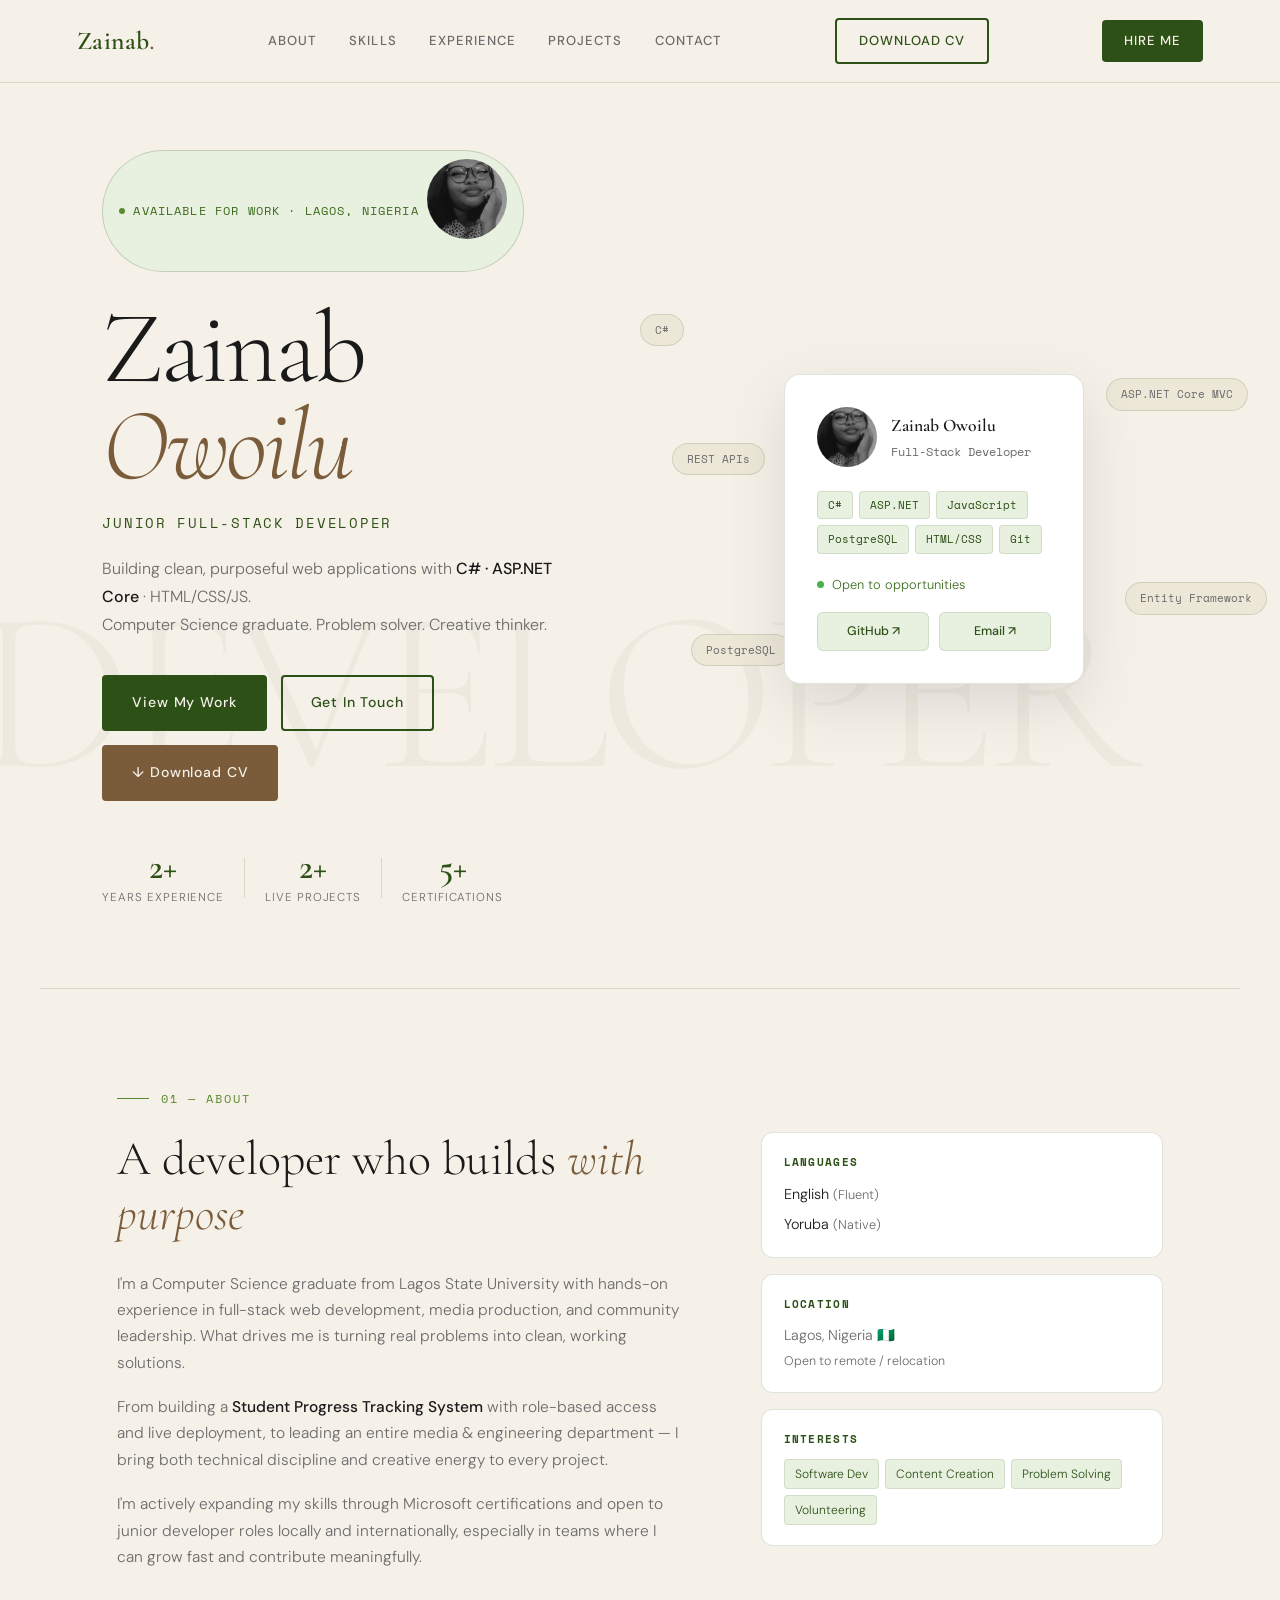
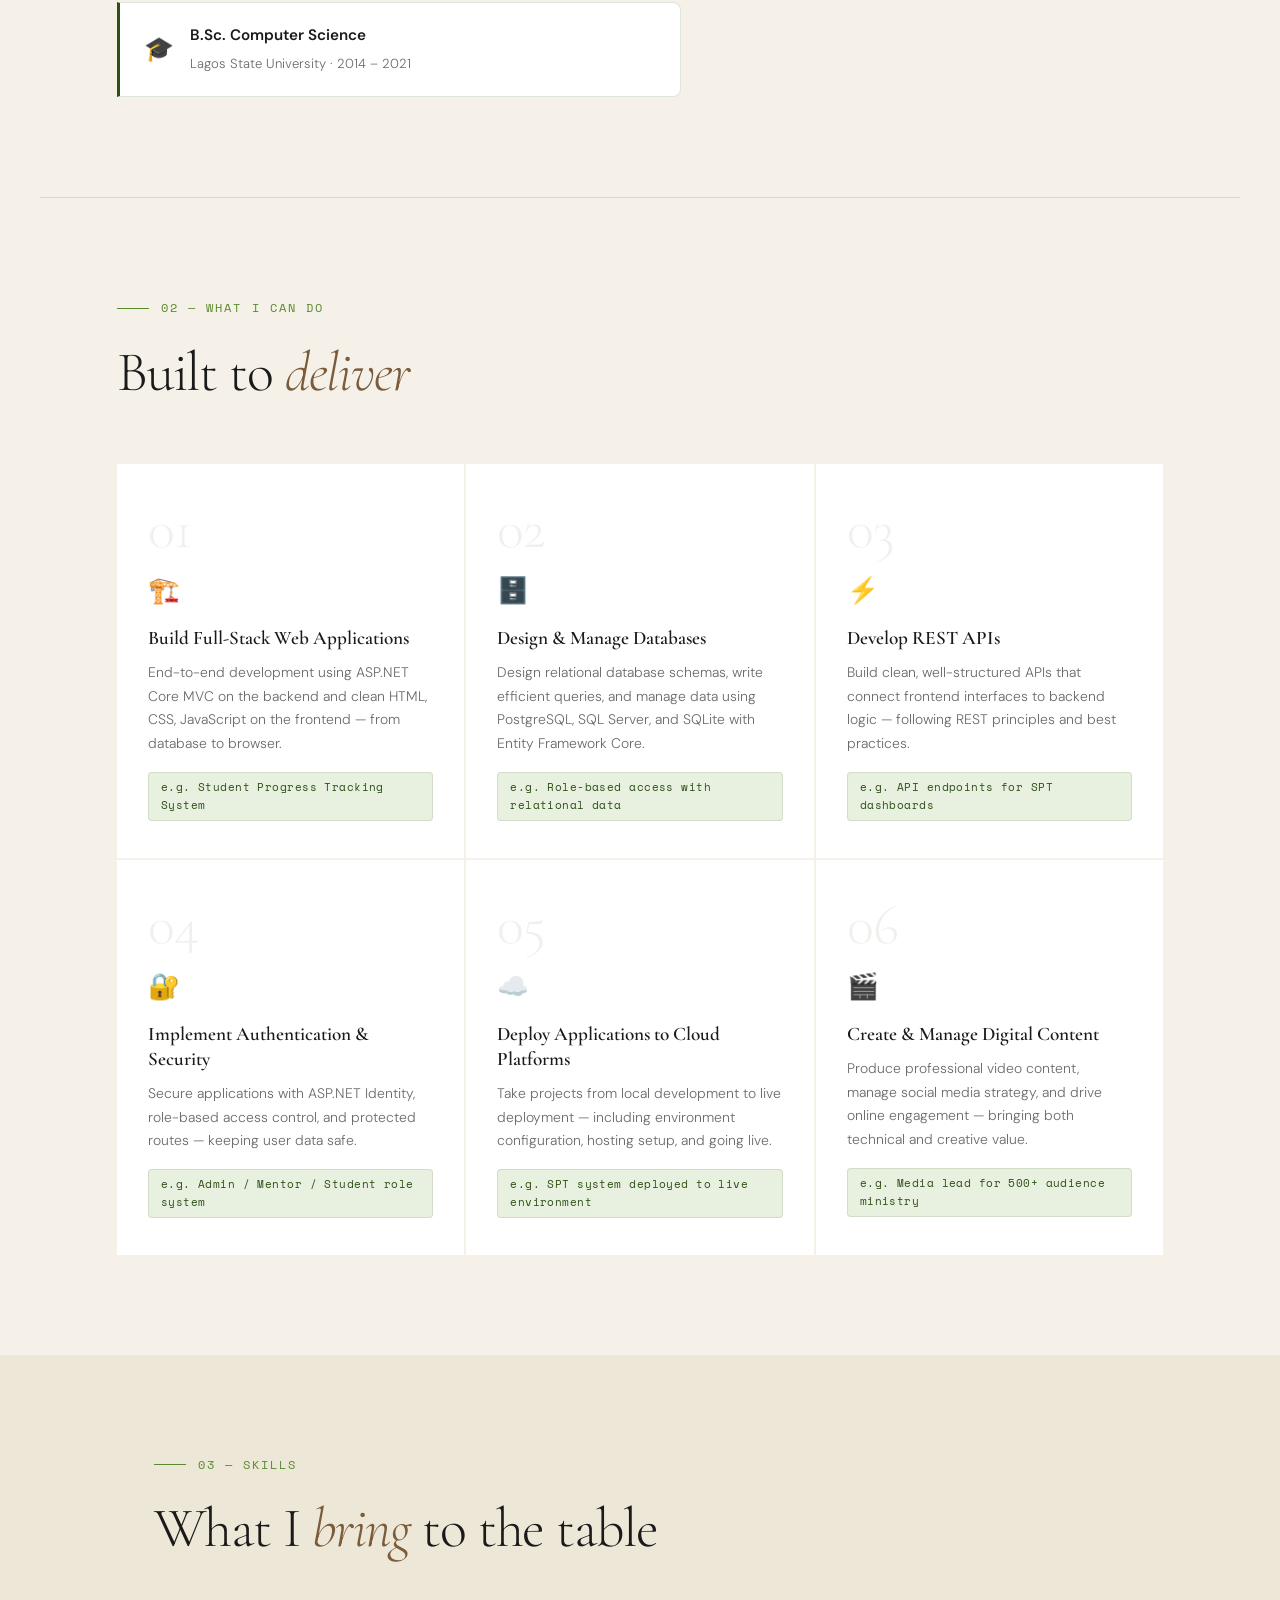
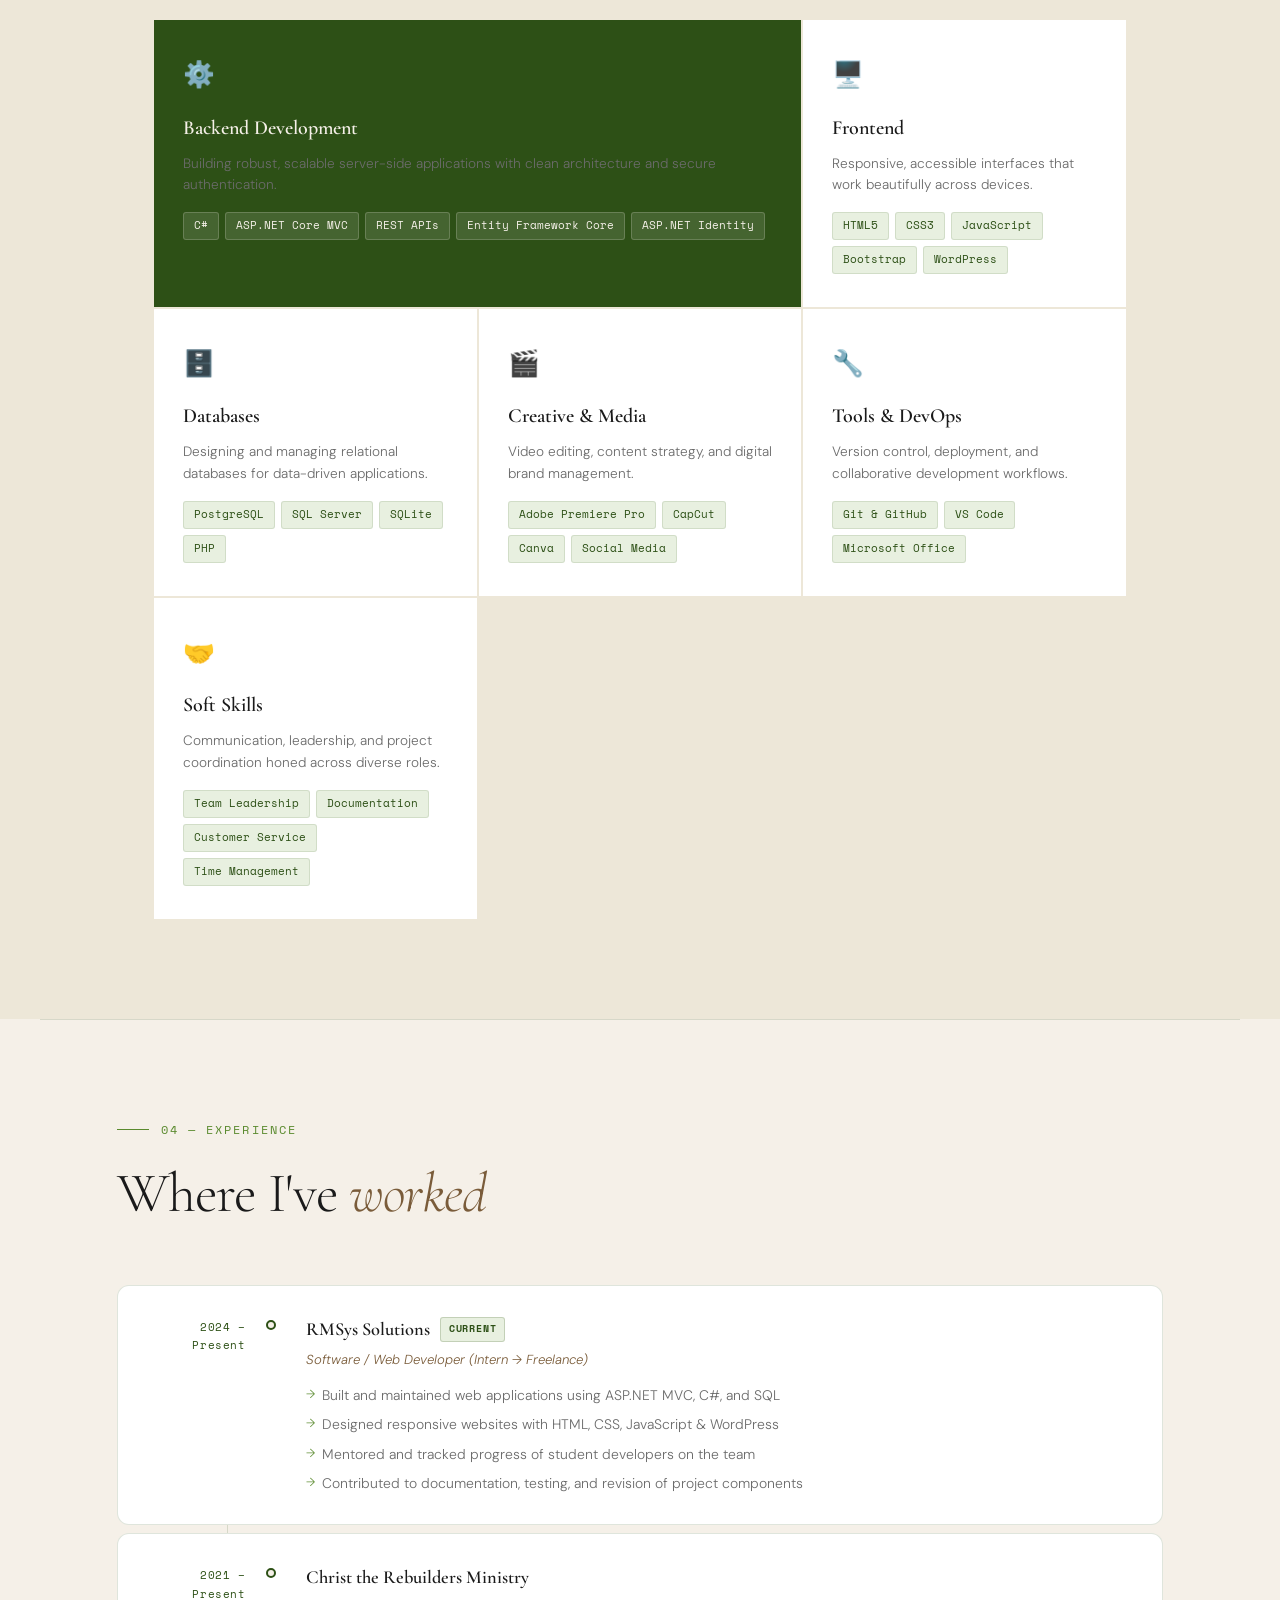
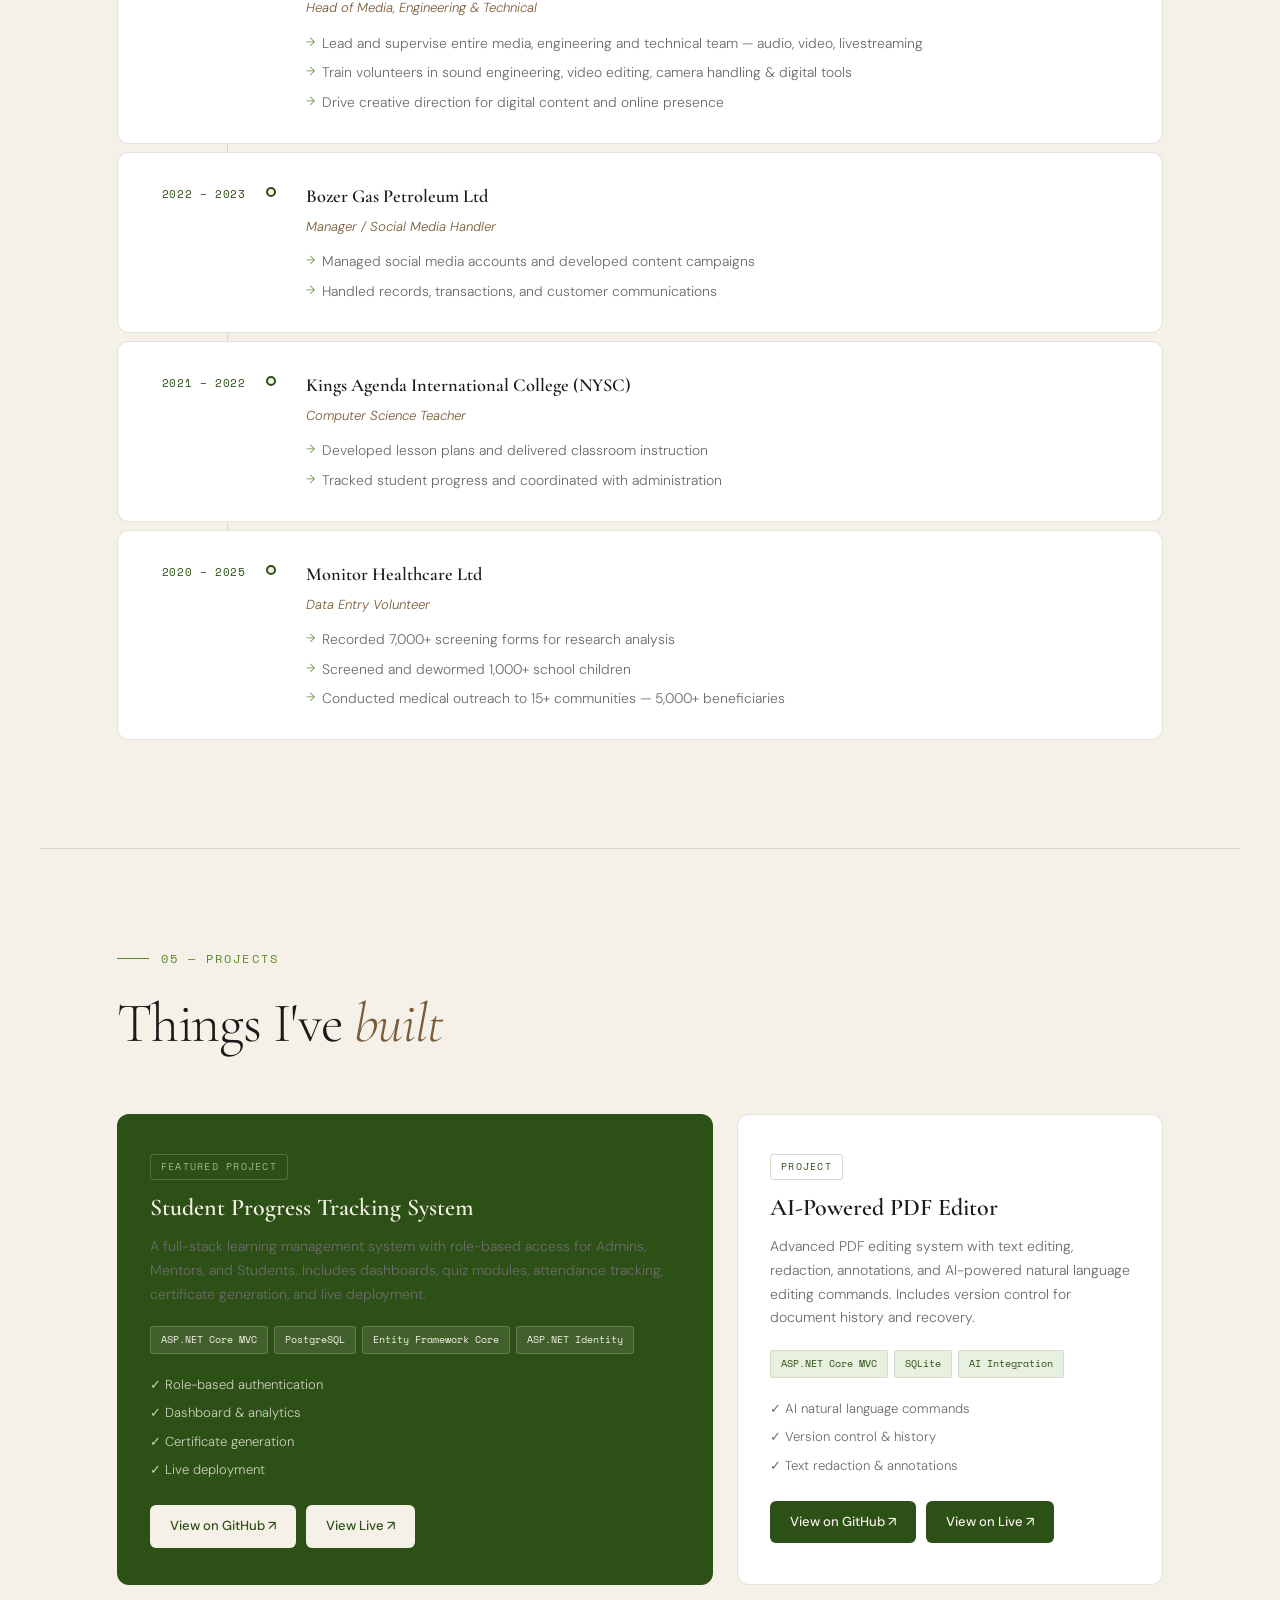
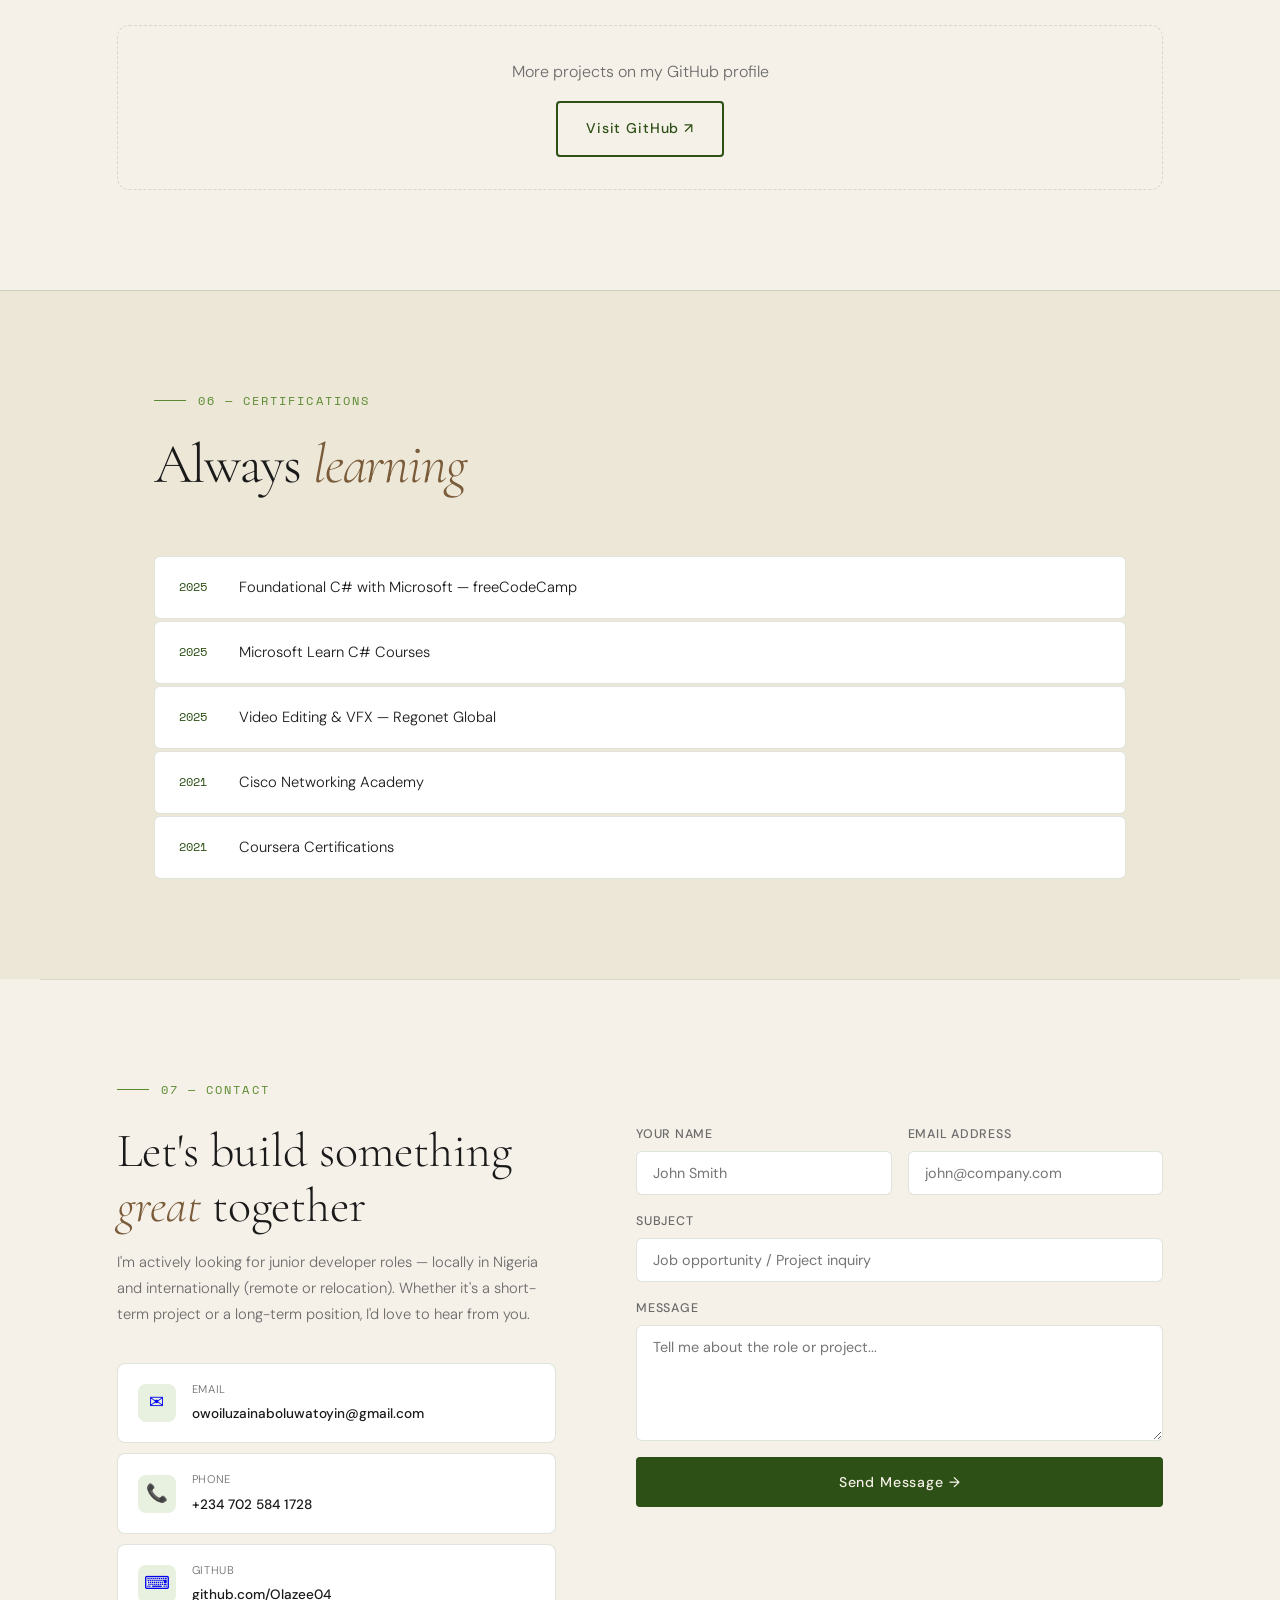
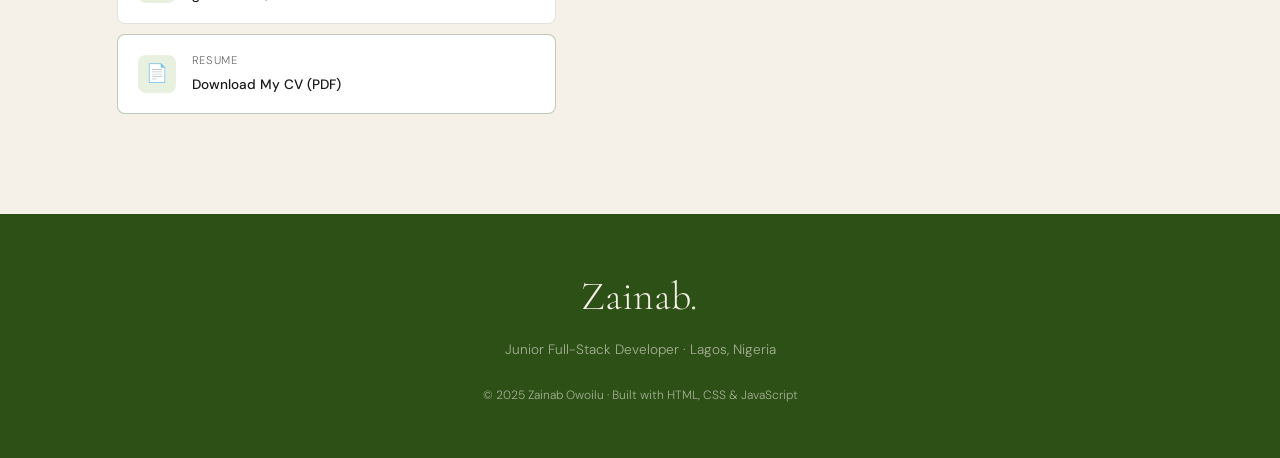
==== commit ee3b6924: "describe what you changed here" ====
--- a/index.html
+++ b/index.html
@@ -36,6 +36,7 @@
   <!-- ═══ MOBILE MENU ═══ -->
   <div class="mobile-menu" id="mobileMenu">
     <a href="#about" onclick="closeMobile()">About</a>
+    <a href="#what-i-do" onclick="closeMobile()">what-i-do</a>
     <a href="#skills" onclick="closeMobile()">Skills</a>
     <a href="#experience" onclick="closeMobile()">Experience</a>
     <a href="#projects" onclick="closeMobile()">Projects</a>
@@ -150,9 +151,66 @@
     </div>
   </section>
 
+  <!-- ═══ WHAT I CAN DO ═══ -->
+<section id="what-i-do">
+  <div class="section-label">02 — What I Can Do</div>
+  <h2 class="section-title reveal">Built to <em>deliver</em></h2>
+  <div class="wid-grid reveal">
+
+    <div class="wid-card">
+      <div class="wid-number">01</div>
+      <div class="wid-icon">🏗️</div>
+      <h3>Build Full-Stack Web Applications</h3>
+      <p>End-to-end development using ASP.NET Core MVC on the backend and clean HTML, CSS, JavaScript on the frontend — from database to browser.</p>
+      <div class="wid-example">e.g. Student Progress Tracking System</div>
+    </div>
+
+    <div class="wid-card">
+      <div class="wid-number">02</div>
+      <div class="wid-icon">🗄️</div>
+      <h3>Design & Manage Databases</h3>
+      <p>Design relational database schemas, write efficient queries, and manage data using PostgreSQL, SQL Server, and SQLite with Entity Framework Core.</p>
+      <div class="wid-example">e.g. Role-based access with relational data</div>
+    </div>
+
+    <div class="wid-card">
+      <div class="wid-number">03</div>
+      <div class="wid-icon">⚡</div>
+      <h3>Develop REST APIs</h3>
+      <p>Build clean, well-structured APIs that connect frontend interfaces to backend logic — following REST principles and best practices.</p>
+      <div class="wid-example">e.g. API endpoints for SPT dashboards</div>
+    </div>
+
+    <div class="wid-card">
+      <div class="wid-number">04</div>
+      <div class="wid-icon">🔐</div>
+      <h3>Implement Authentication & Security</h3>
+      <p>Secure applications with ASP.NET Identity, role-based access control, and protected routes — keeping user data safe.</p>
+      <div class="wid-example">e.g. Admin / Mentor / Student role system</div>
+    </div>
+
+    <div class="wid-card">
+      <div class="wid-number">05</div>
+      <div class="wid-icon">☁️</div>
+      <h3>Deploy Applications to Cloud Platforms</h3>
+      <p>Take projects from local development to live deployment — including environment configuration, hosting setup, and going live.</p>
+      <div class="wid-example">e.g. SPT system deployed to live environment</div>
+    </div>
+
+    <div class="wid-card">
+      <div class="wid-number">06</div>
+      <div class="wid-icon">🎬</div>
+      <h3>Create & Manage Digital Content</h3>
+      <p>Produce professional video content, manage social media strategy, and drive online engagement — bringing both technical and creative value.</p>
+      <div class="wid-example">e.g. Media lead for 500+ audience ministry</div>
+    </div>
+
+  </div>
+</section>
+
   <!-- ═══ SKILLS ═══ -->
   <section id="skills">
-    <div class="section-label">02 — Skills</div>
+    <div class="section-label">03 — Skills</div>
     <h2 class="section-title reveal">What I <em>bring</em> to the table</h2>
     <div class="skills-grid reveal">
 
@@ -203,7 +261,7 @@
 
   <!-- ═══ EXPERIENCE ═══ -->
   <section id="experience">
-    <div class="section-label">03 — Experience</div>
+    <div class="section-label">04 — Experience</div>
     <h2 class="section-title reveal">Where I've <em>worked</em></h2>
     <div class="timeline reveal">
 
@@ -281,7 +339,7 @@
 
   <!-- ═══ PROJECTS ═══ -->
   <section id="projects">
-    <div class="section-label">04 — Projects</div>
+    <div class="section-label">05 — Projects</div>
     <h2 class="section-title reveal">Things I've <em>built</em></h2>
     <div class="projects-grid reveal">
 
@@ -337,7 +395,7 @@
 
   <!-- ═══ CERTIFICATIONS ═══ -->
   <section id="certs">
-    <div class="section-label">05 — Certifications</div>
+    <div class="section-label">06 — Certifications</div>
     <h2 class="section-title reveal">Always <em>learning</em></h2>
     <div class="certs-grid reveal">
       <div class="cert-item"><span class="cert-year">2025</span><span class="cert-name">Foundational C# with Microsoft — freeCodeCamp</span></div>
@@ -350,7 +408,7 @@
 
   <!-- ═══ CONTACT ═══ -->
   <section id="contact">
-    <div class="section-label">06 — Contact</div>
+    <div class="section-label">07 — Contact</div>
     <div class="contact-wrapper reveal">
       <div class="contact-left">
         <h2>Let's build something <em>great</em> together</h2>
--- a/style.css
+++ b/style.css
@@ -559,6 +559,106 @@
 }
 
 /* ════════════════════════════════════════════
+   WHAT I CAN DO
+   ════════════════════════════════════════════ */
+#what-i-do {
+  border-top: 1px solid var(--border);
+}
+
+.wid-grid {
+  display: grid;
+  grid-template-columns: repeat(3, 1fr);
+  gap: 2px;
+}
+
+.wid-card {
+  background: var(--white);
+  padding: 36px 30px;
+  position: relative;
+  overflow: hidden;
+  transition: var(--transition);
+  border: 1px solid transparent;
+  cursor: default;
+}
+
+.wid-card::before {
+  content: '';
+  position: absolute;
+  left: 0; top: 0; bottom: 0;
+  width: 3px;
+  background: var(--green);
+  transform: scaleY(0);
+  transform-origin: bottom;
+  transition: transform 0.35s cubic-bezier(0.16, 1, 0.3, 1);
+}
+
+.wid-card:hover {
+  border-color: rgba(45, 80, 22, 0.12);
+  transform: translateY(-4px);
+  box-shadow: var(--shadow);
+}
+
+.wid-card:hover::before {
+  transform: scaleY(1);
+}
+
+.wid-number {
+  font-family: 'Cormorant Garamond', serif;
+  font-size: 3.5rem;
+  font-weight: 300;
+  color: rgba(45, 80, 22, 0.08);
+  line-height: 1;
+  margin-bottom: 12px;
+  letter-spacing: -0.02em;
+}
+
+.wid-icon {
+  font-size: 1.6rem;
+  margin-bottom: 14px;
+  display: block;
+}
+
+.wid-card h3 {
+  font-family: 'Cormorant Garamond', serif;
+  font-size: 1.2rem;
+  font-weight: 600;
+  color: var(--text);
+  margin-bottom: 10px;
+  line-height: 1.3;
+}
+
+.wid-card p {
+  font-size: 0.87rem;
+  color: var(--text-muted);
+  line-height: 1.7;
+  margin-bottom: 16px;
+}
+
+.wid-example {
+  font-family: 'Space Mono', monospace;
+  font-size: 0.68rem;
+  color: var(--green);
+  background: var(--green-pale);
+  border: 1px solid rgba(45, 80, 22, 0.12);
+  padding: 5px 12px;
+  border-radius: 4px;
+  display: inline-block;
+  letter-spacing: 0.04em;
+}
+
+/* Responsive */
+@media (max-width: 900px) {
+  .wid-grid {
+    grid-template-columns: repeat(2, 1fr);
+  }
+}
+
+@media (max-width: 600px) {
+  .wid-grid {
+    grid-template-columns: 1fr;
+  }
+}
+/* ════════════════════════════════════════════
    SKILLS
    ════════════════════════════════════════════ */
 #skills { background: var(--cream2); max-width: 100%; }
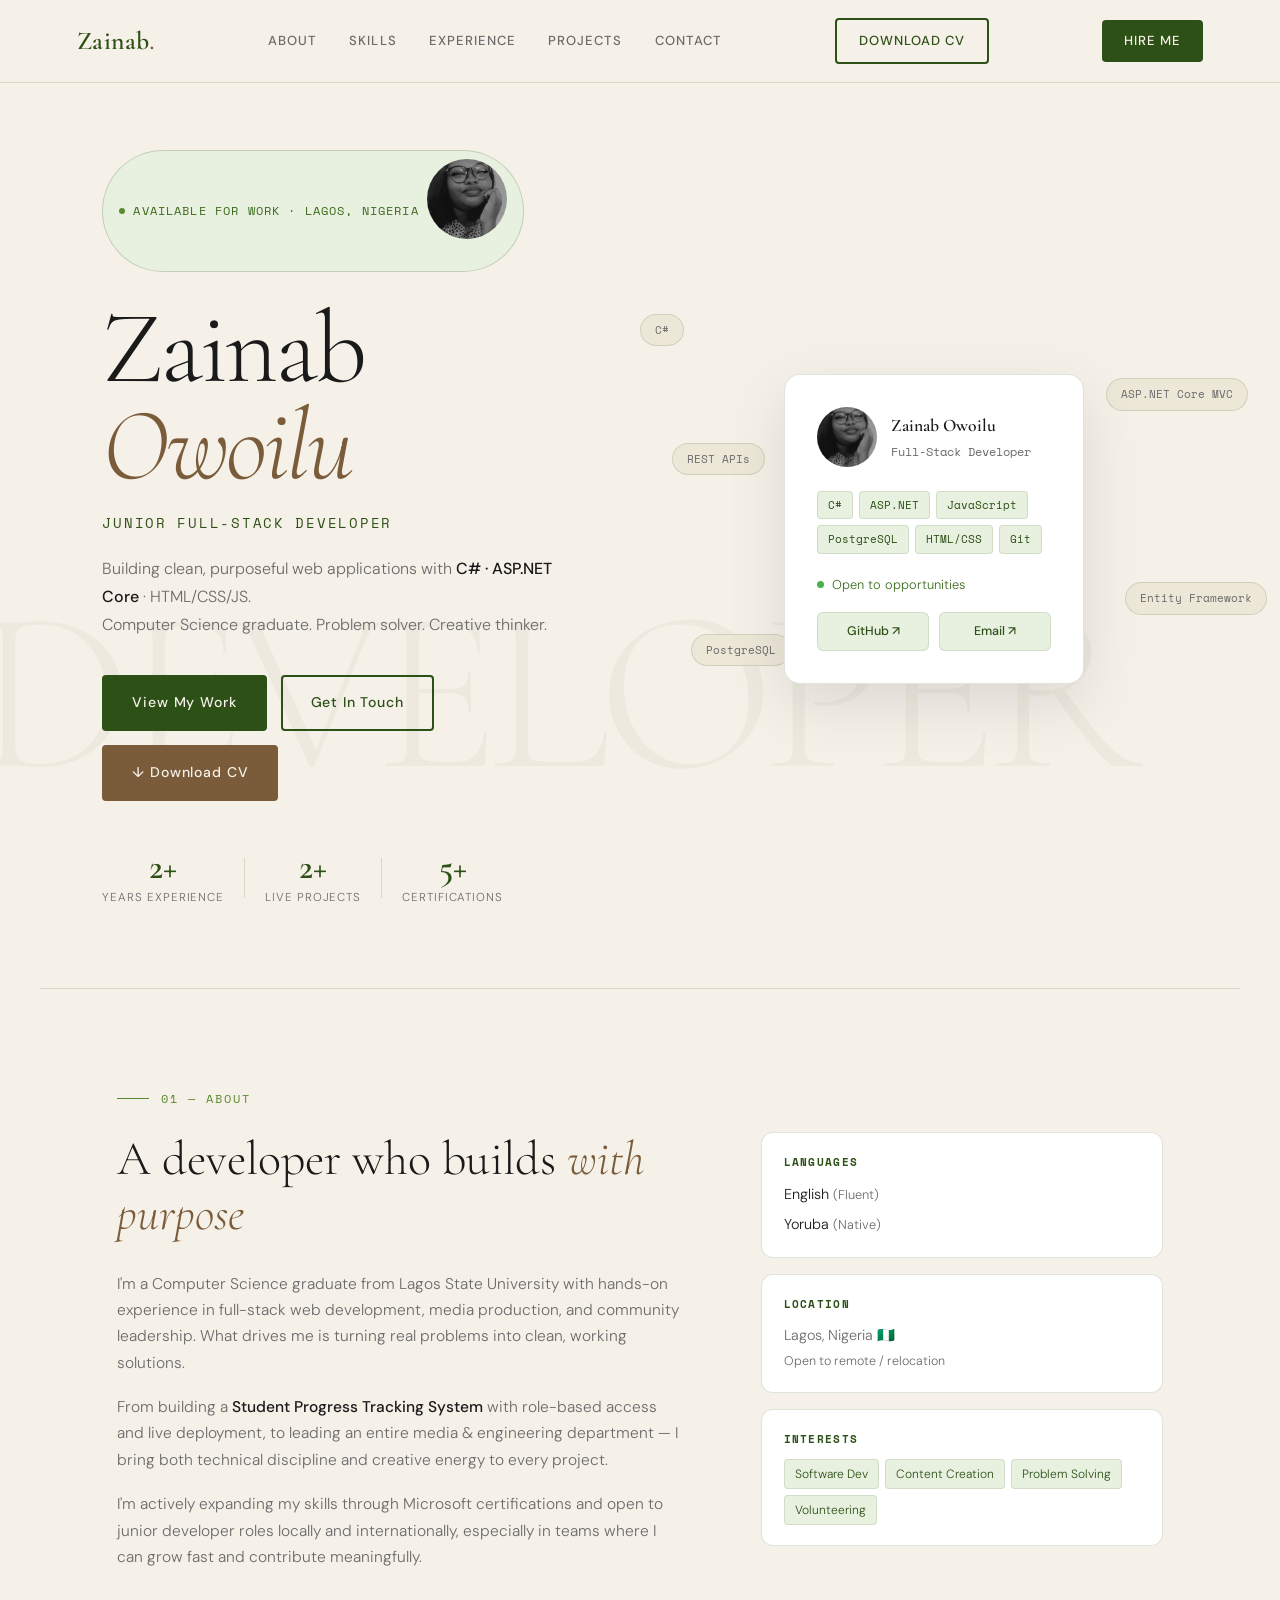
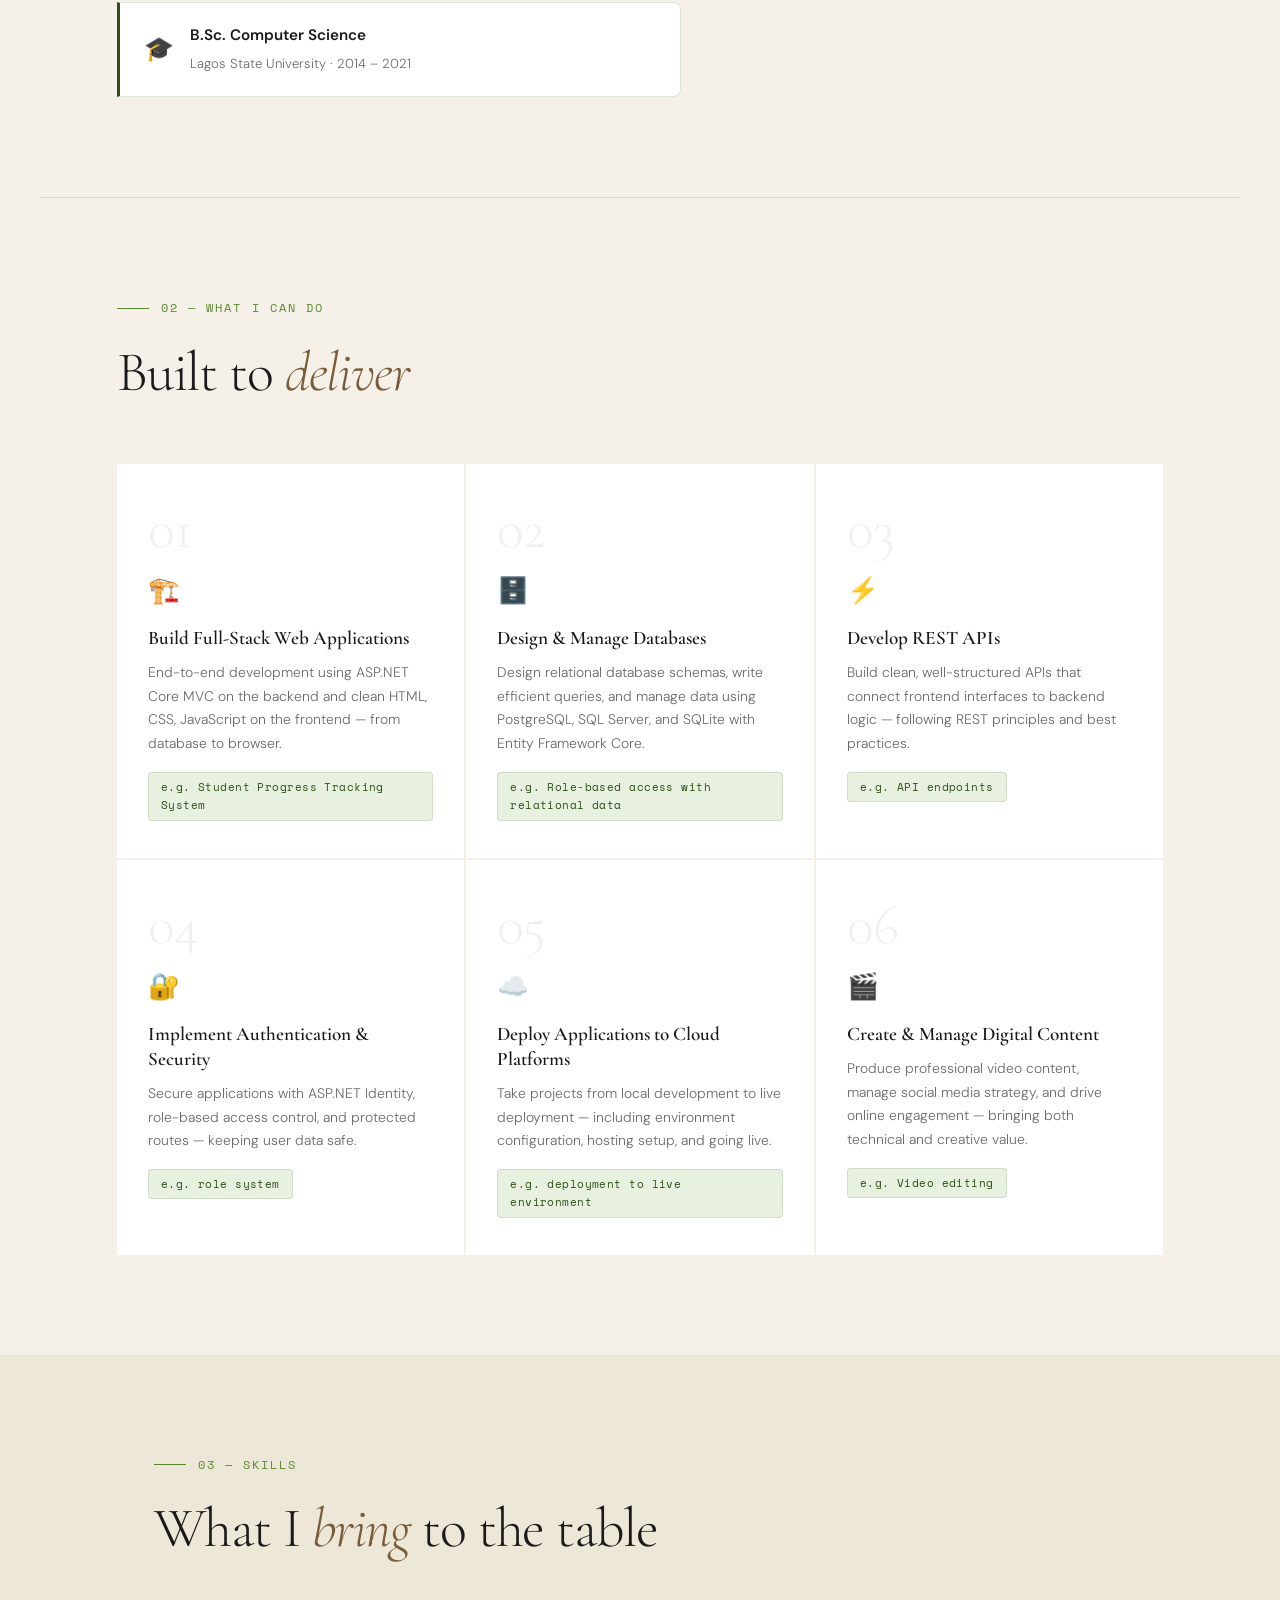
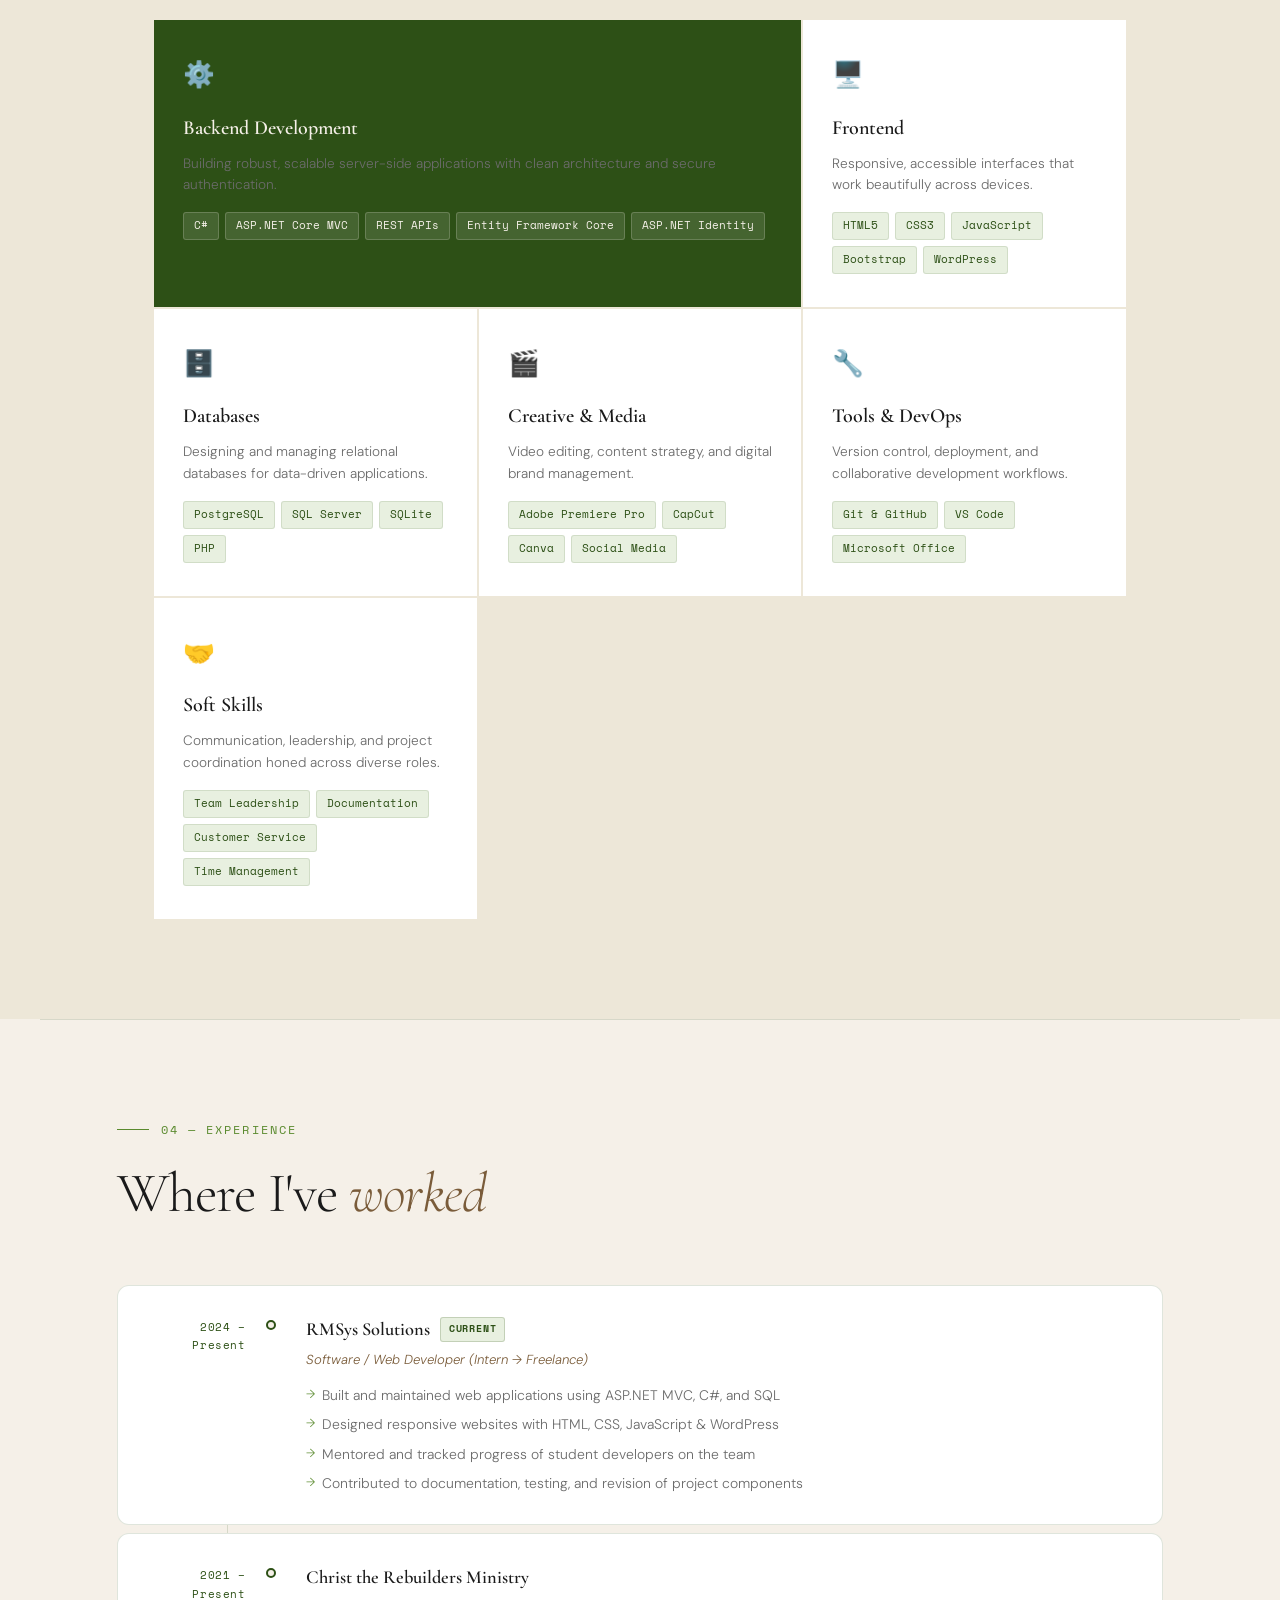
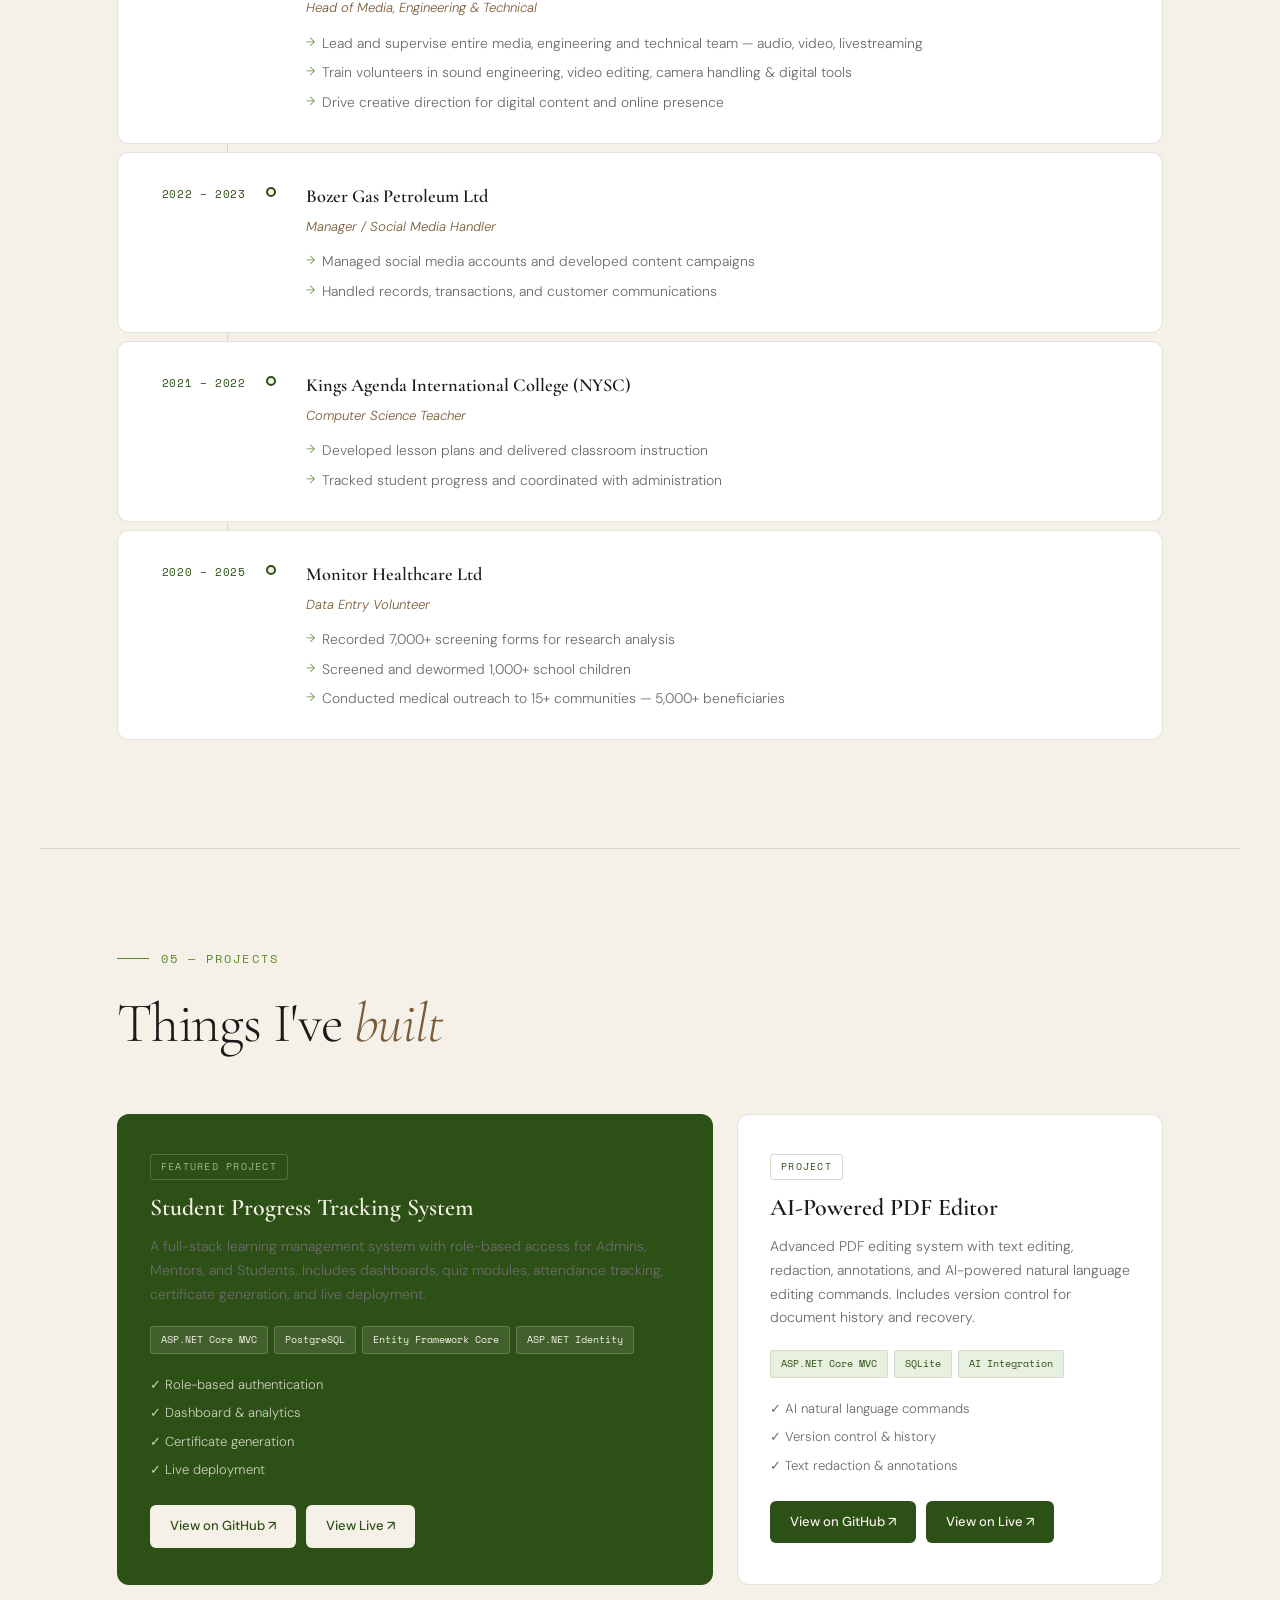
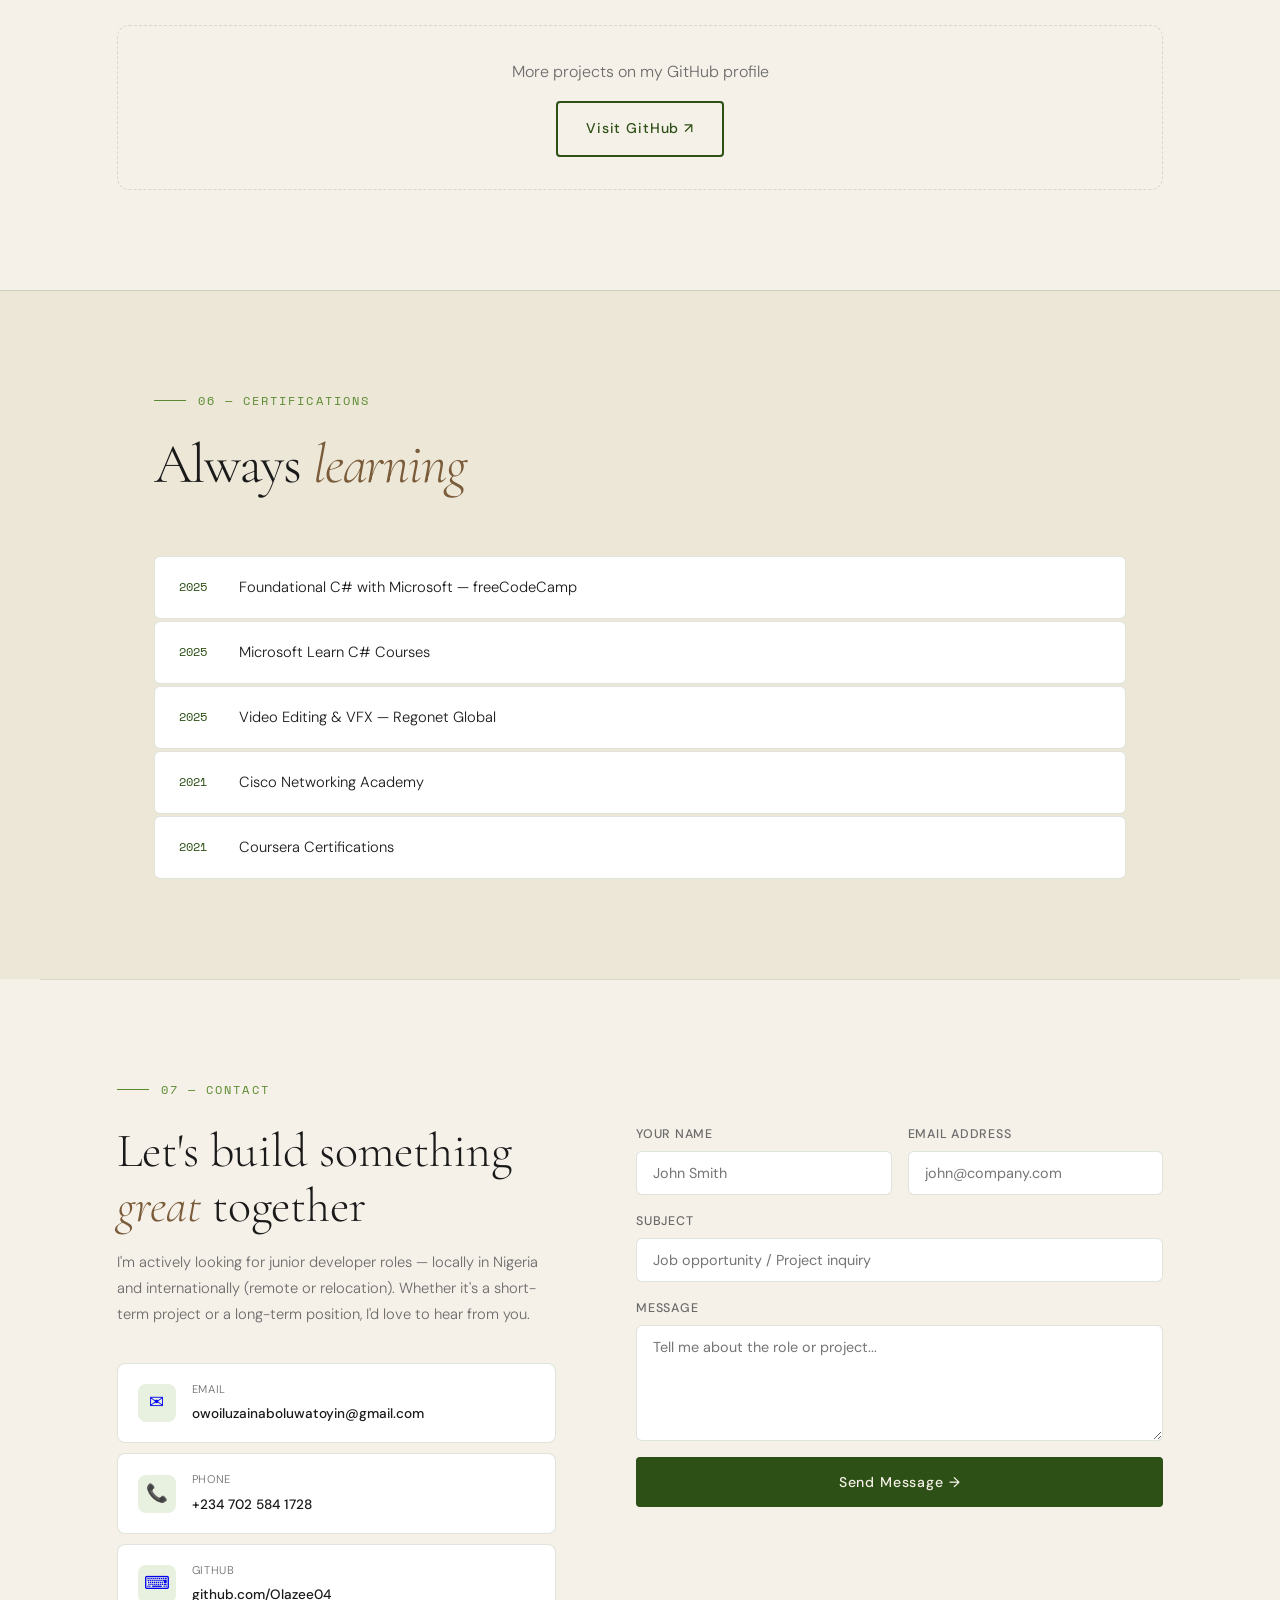
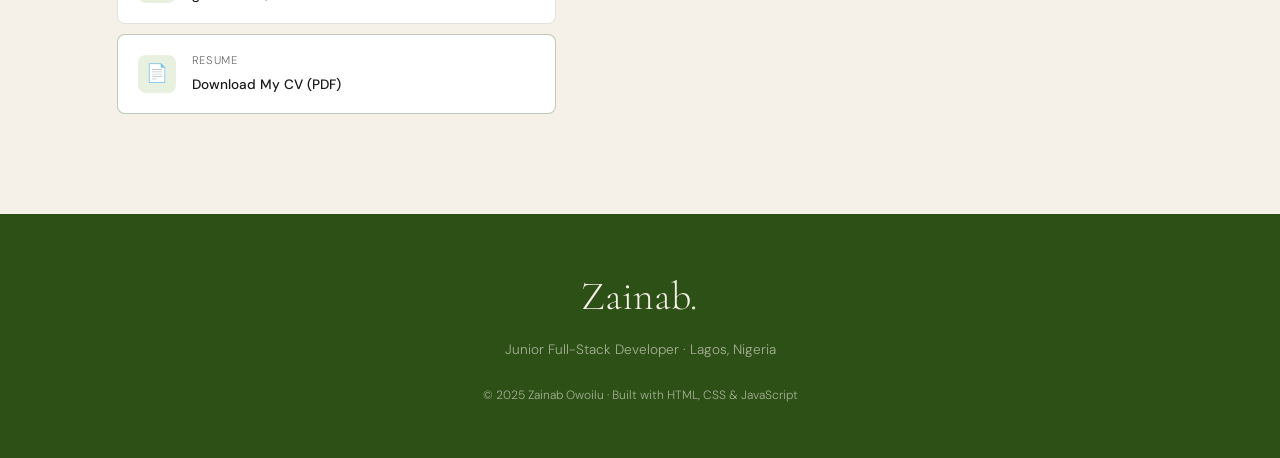
==== commit 29e013c0: "whatido fix" ====
--- a/index.html
+++ b/index.html
@@ -36,7 +36,7 @@
   <!-- ═══ MOBILE MENU ═══ -->
   <div class="mobile-menu" id="mobileMenu">
     <a href="#about" onclick="closeMobile()">About</a>
-    <a href="#what-i-do" onclick="closeMobile()">what-i-do</a>
+    <a href="#what-i-do" onclick="closeMobile()">what i do</a>
     <a href="#skills" onclick="closeMobile()">Skills</a>
     <a href="#experience" onclick="closeMobile()">Experience</a>
     <a href="#projects" onclick="closeMobile()">Projects</a>
@@ -178,7 +178,7 @@
       <div class="wid-icon">⚡</div>
       <h3>Develop REST APIs</h3>
       <p>Build clean, well-structured APIs that connect frontend interfaces to backend logic — following REST principles and best practices.</p>
-      <div class="wid-example">e.g. API endpoints for SPT dashboards</div>
+      <div class="wid-example">e.g. API endpoints</div>
     </div>
 
     <div class="wid-card">
@@ -186,7 +186,7 @@
       <div class="wid-icon">🔐</div>
       <h3>Implement Authentication & Security</h3>
       <p>Secure applications with ASP.NET Identity, role-based access control, and protected routes — keeping user data safe.</p>
-      <div class="wid-example">e.g. Admin / Mentor / Student role system</div>
+      <div class="wid-example">e.g. role system</div>
     </div>
 
     <div class="wid-card">
@@ -194,7 +194,7 @@
       <div class="wid-icon">☁️</div>
       <h3>Deploy Applications to Cloud Platforms</h3>
       <p>Take projects from local development to live deployment — including environment configuration, hosting setup, and going live.</p>
-      <div class="wid-example">e.g. SPT system deployed to live environment</div>
+      <div class="wid-example">e.g. deployment to live environment</div>
     </div>
 
     <div class="wid-card">
@@ -202,7 +202,7 @@
       <div class="wid-icon">🎬</div>
       <h3>Create & Manage Digital Content</h3>
       <p>Produce professional video content, manage social media strategy, and drive online engagement — bringing both technical and creative value.</p>
-      <div class="wid-example">e.g. Media lead for 500+ audience ministry</div>
+      <div class="wid-example">e.g. Video editing</div>
     </div>
 
   </div>
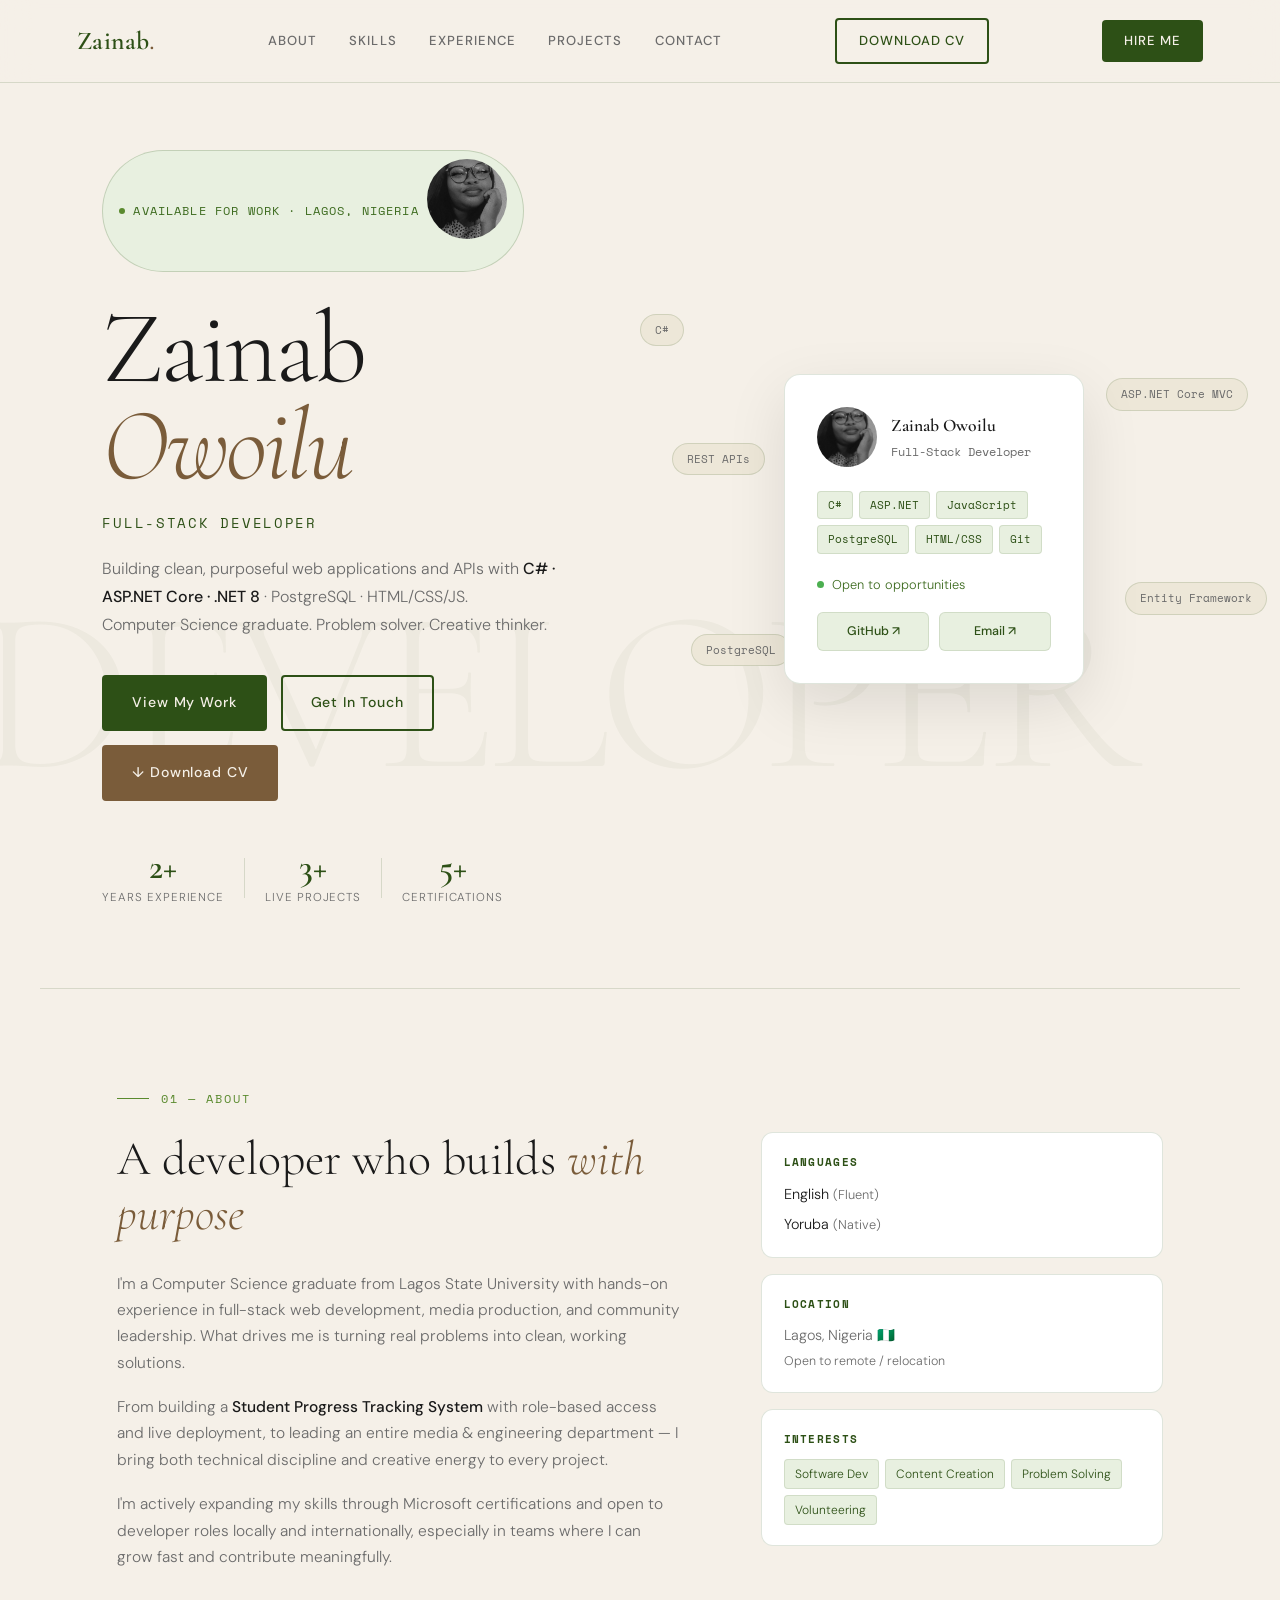
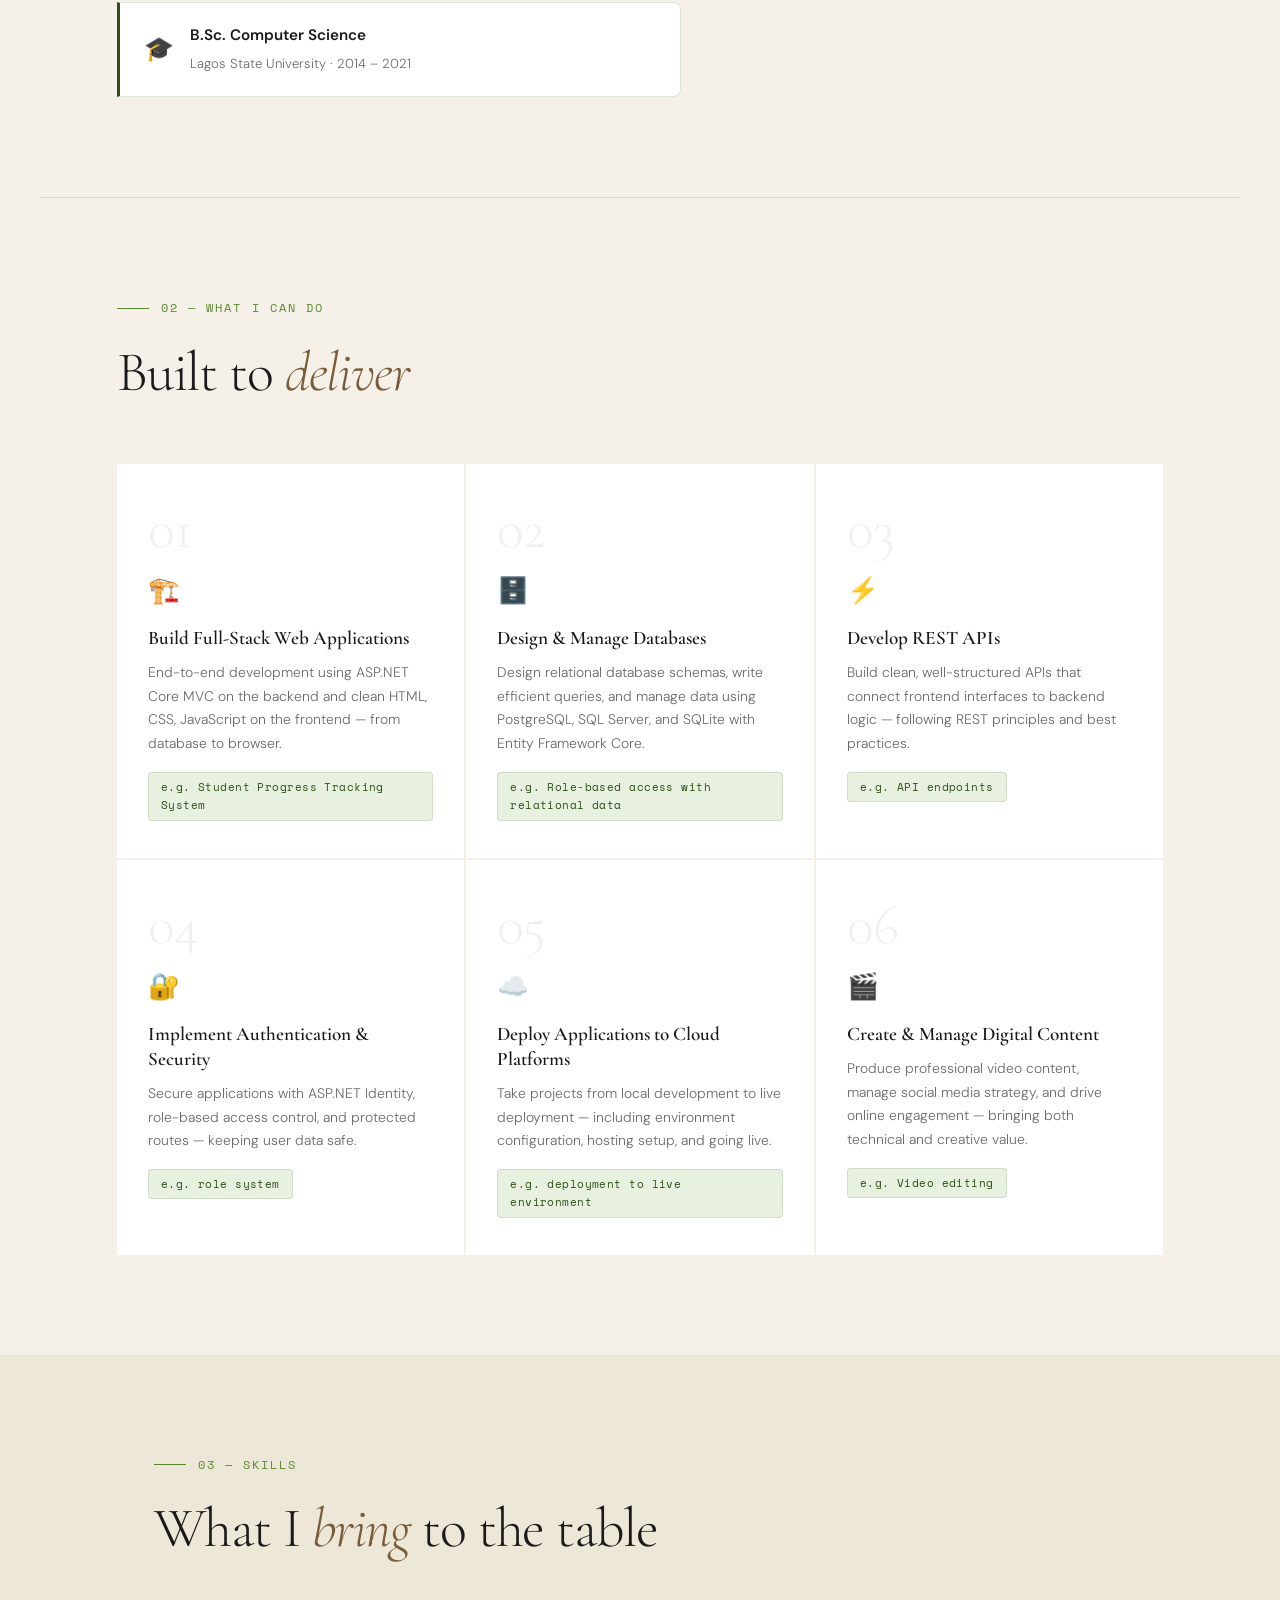
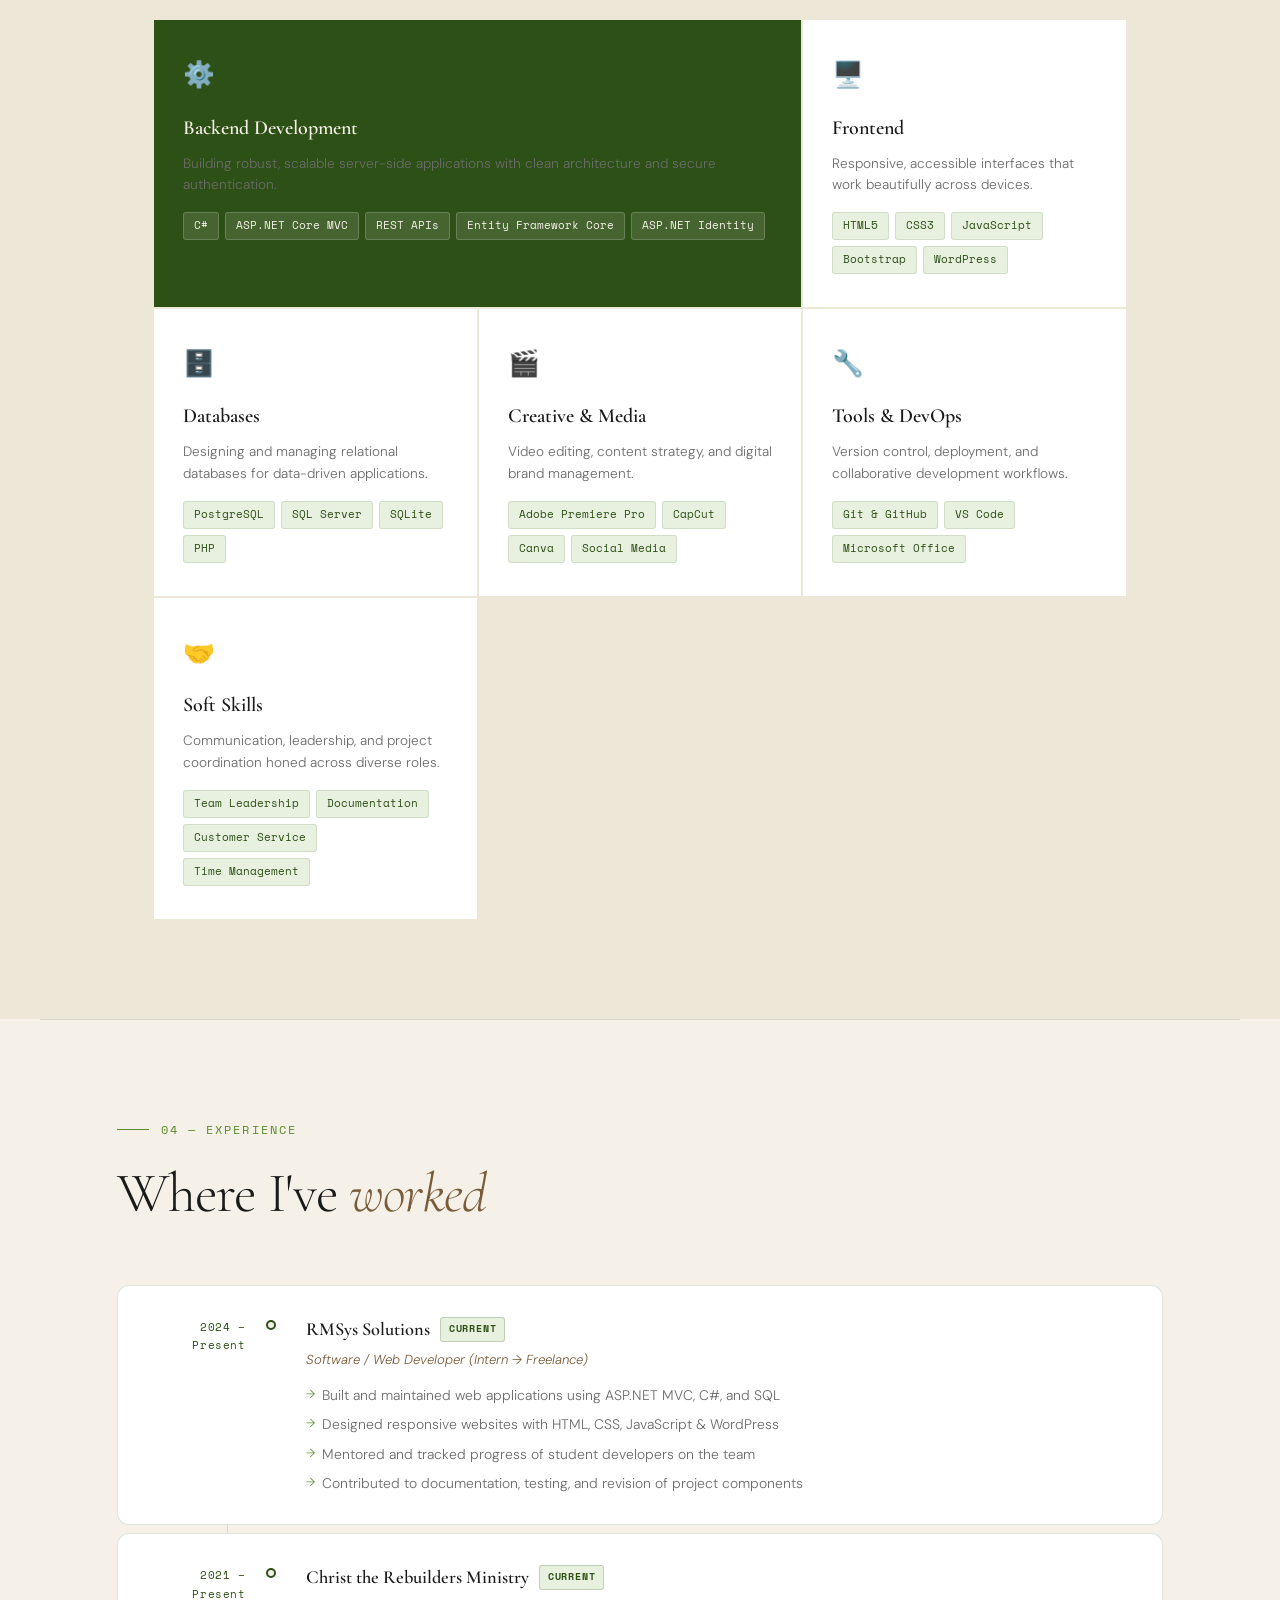
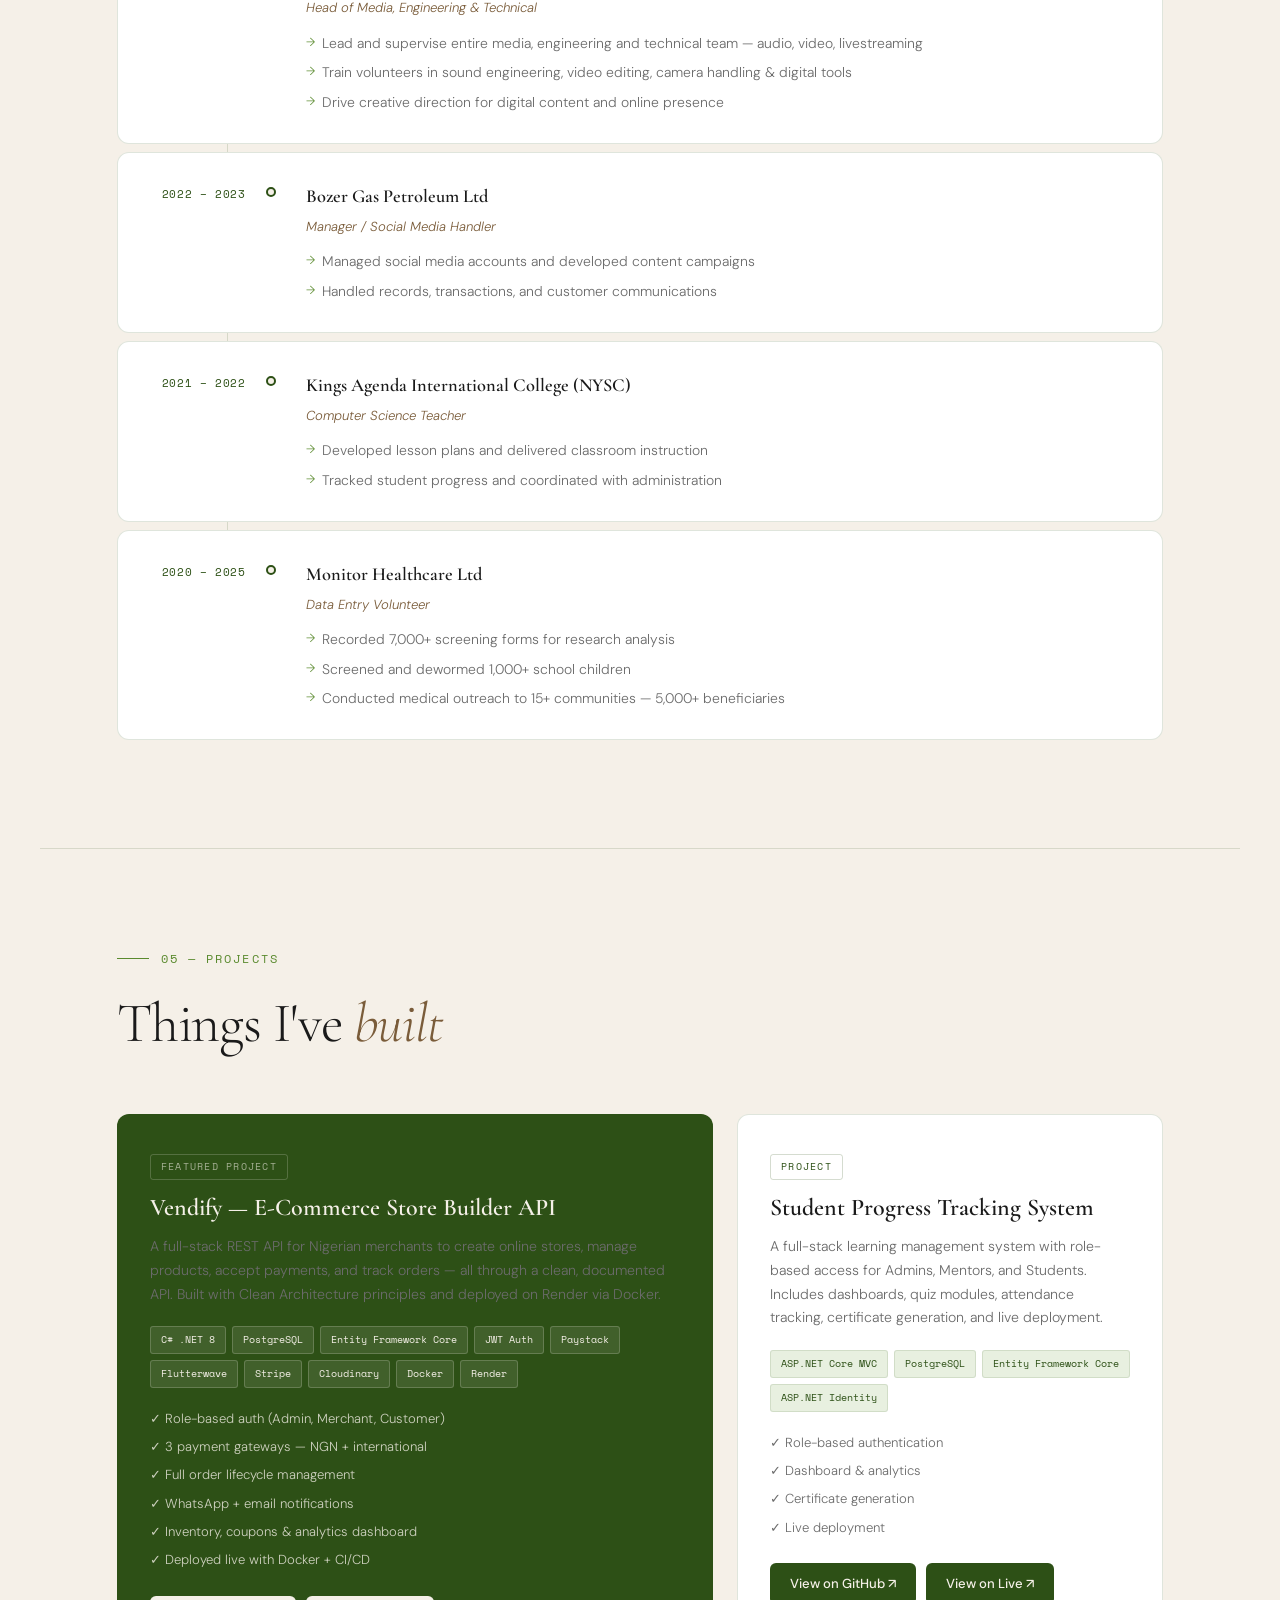
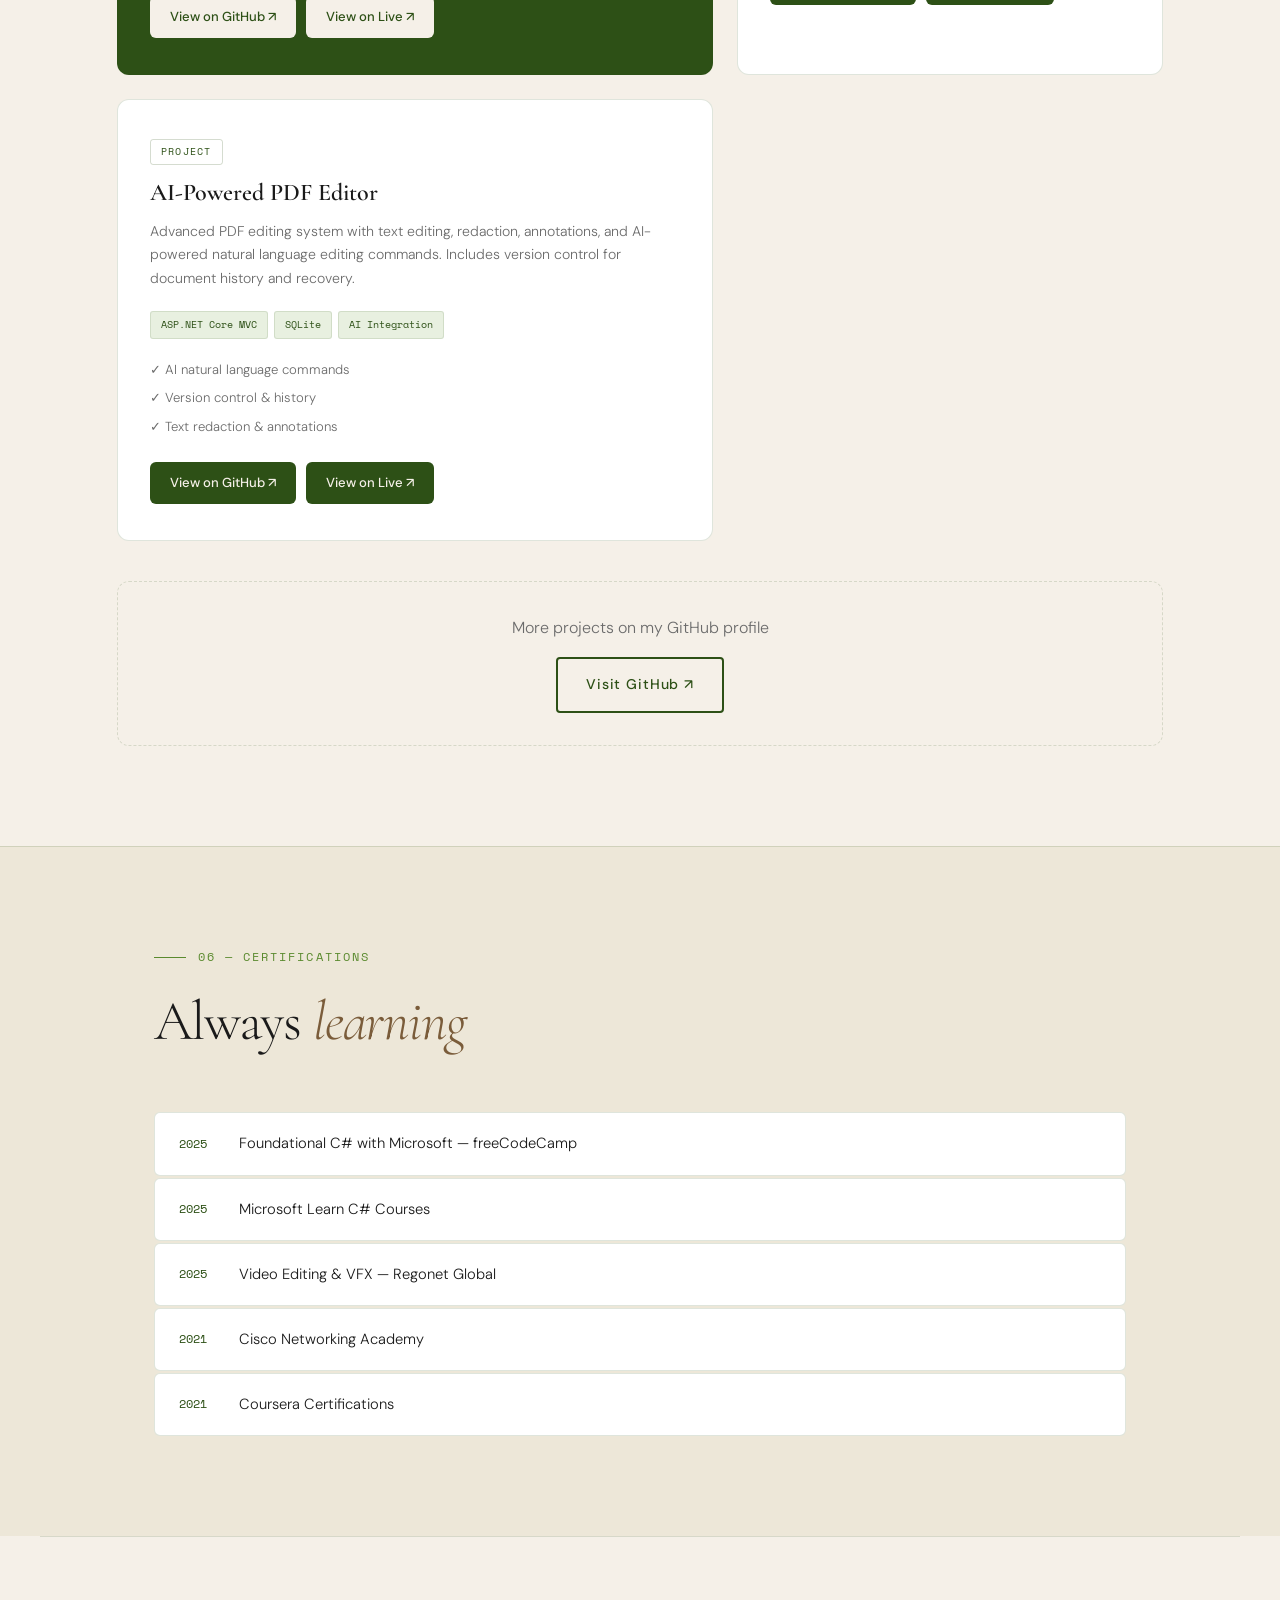
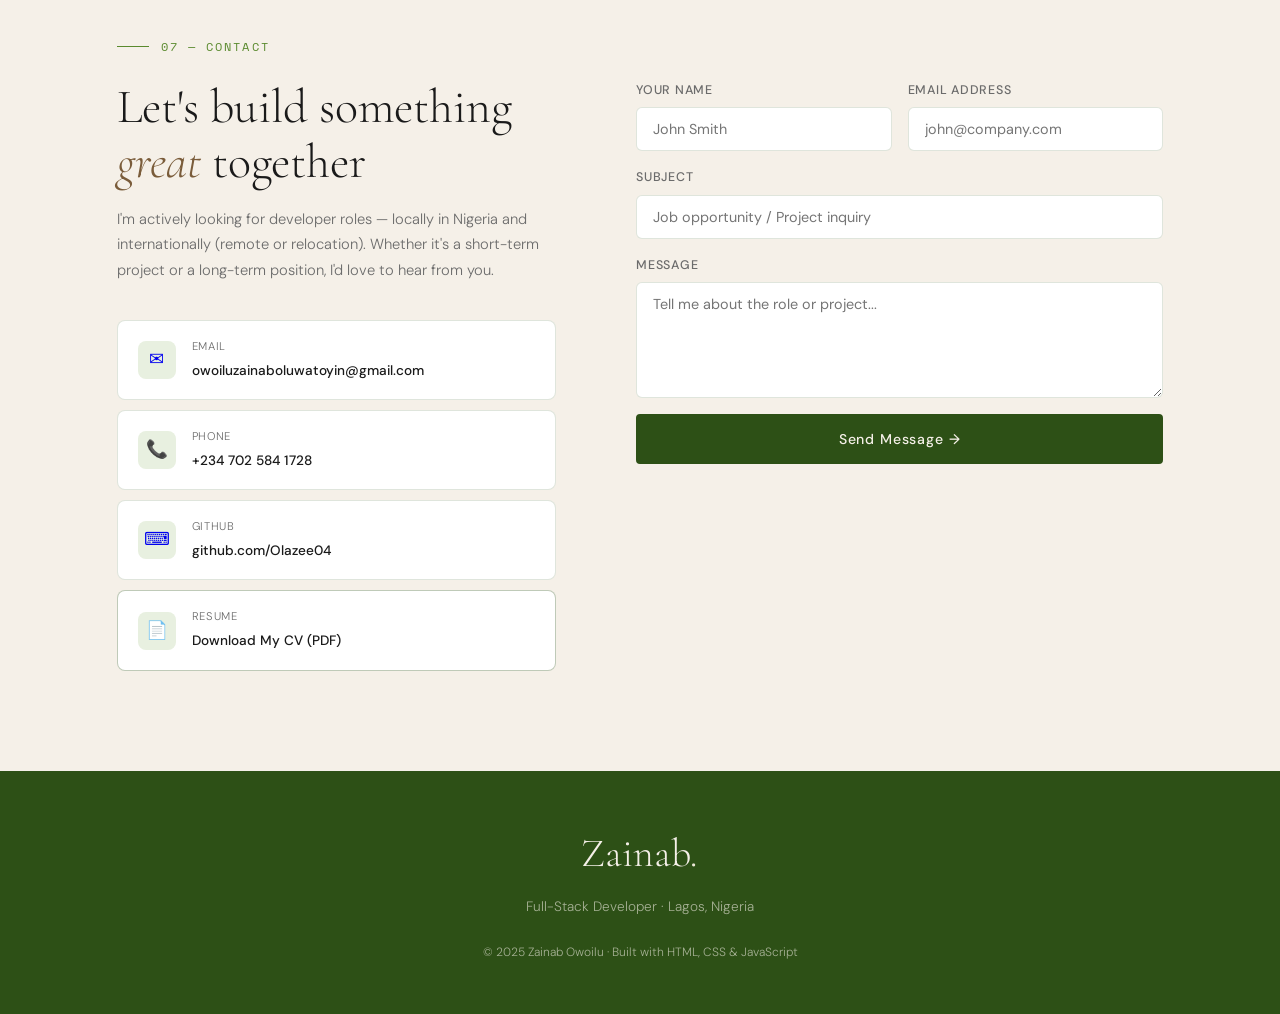
==== commit 3816e01b: "Vendify" ====
--- a/index.html
+++ b/index.html
@@ -59,11 +59,11 @@
         <span class="line-reveal">Zainab</span>
         <span class="line-reveal delay-1"><em>Owoilu</em></span>
       </h1>
-      <p class="hero-role line-reveal delay-2">Junior Full-Stack Developer</p>
-      <p class="hero-desc line-reveal delay-3">
-        Building clean, purposeful web applications with <strong>C# · ASP.NET Core</strong> · HTML/CSS/JS.<br>
-        Computer Science graduate. Problem solver. Creative thinker.
-      </p>
+      <p class="hero-role line-reveal delay-2">Full-Stack Developer</p>
+     <p class="hero-desc line-reveal delay-3">
+      Building clean, purposeful web applications and APIs with <strong>C# · ASP.NET Core · .NET 8</strong> · PostgreSQL · HTML/CSS/JS.<br>
+      Computer Science graduate. Problem solver. Creative thinker.
+    </p>
       <div class="hero-actions line-reveal delay-4">
         <a href="#projects" class="btn-primary">View My Work</a>
         <a href="#contact" class="btn-outline">Get In Touch</a>
@@ -72,7 +72,7 @@
       <div class="hero-stats line-reveal delay-5">
         <div class="stat"><span class="stat-num">2+</span><span class="stat-label">Years Experience</span></div>
         <div class="stat-divider"></div>
-        <div class="stat"><span class="stat-num">2+</span><span class="stat-label">Live Projects</span></div>
+        <div class="stat"><span class="stat-num">3+</span><span class="stat-label">Live Projects</span></div>
         <div class="stat-divider"></div>
         <div class="stat"><span class="stat-num">5+</span><span class="stat-label">Certifications</span></div>
       </div>
@@ -116,7 +116,7 @@
         <h2>A developer who builds <em>with purpose</em></h2>
         <p>I'm a Computer Science graduate from Lagos State University with hands-on experience in full-stack web development, media production, and community leadership. What drives me is turning real problems into clean, working solutions.</p>
         <p>From building a <strong>Student Progress Tracking System</strong> with role-based access and live deployment, to leading an entire media & engineering department — I bring both technical discipline and creative energy to every project.</p>
-        <p>I'm actively expanding my skills through Microsoft certifications and open to junior developer roles locally and internationally, especially in teams where I can grow fast and contribute meaningfully.</p>
+        <p>I'm actively expanding my skills through Microsoft certifications and open to developer roles locally and internationally, especially in teams where I can grow fast and contribute meaningfully.</p>
         <div class="about-edu">
           <div class="edu-icon">🎓</div>
           <div>
@@ -284,7 +284,7 @@
         <div class="tl-date">2021 – Present</div>
         <div class="tl-dot"></div>
         <div class="tl-content">
-          <div class="tl-company">Christ the Rebuilders Ministry</div>
+          <div class="tl-company">Christ the Rebuilders Ministry <span class="tl-badge current">Current</span></div>
           <div class="tl-role">Head of Media, Engineering & Technical</div>
           <ul class="tl-list">
             <li>Lead and supervise entire media, engineering and technical team — audio, video, livestreaming</li>
@@ -343,49 +343,79 @@
     <h2 class="section-title reveal">Things I've <em>built</em></h2>
     <div class="projects-grid reveal">
 
-      <div class="project-card featured">
-        <div class="pc-label">Featured Project</div>
-        <h3>Student Progress Tracking System</h3>
-        <p>A full-stack learning management system with role-based access for Admins, Mentors, and Students. Includes dashboards, quiz modules, attendance tracking, certificate generation, and live deployment.</p>
-        <div class="pc-stack">
-          <span>ASP.NET Core MVC</span>
-          <span>PostgreSQL</span>
-          <span>Entity Framework Core</span>
-          <span>ASP.NET Identity</span>
-        </div>
-        <div class="pc-features">
-          <div class="pcf">✓ Role-based authentication</div>
-          <div class="pcf">✓ Dashboard & analytics</div>
-          <div class="pcf">✓ Certificate generation</div>
-          <div class="pcf">✓ Live deployment</div>
-        </div>
-        <div class="pc-links">
-          <a href="https://github.com/Olazee04/SPT" target="_blank" class="pc-btn">View on GitHub ↗</a>
-          <a href="https://rmsysspt.onrender.com" target="_blank" class="pc-btn">View Live ↗</a>
-        </div>
-      </div>
-
-      <div class="project-card">
-        <div class="pc-label">Project</div>
-        <h3>AI-Powered PDF Editor</h3>
-        <p>Advanced PDF editing system with text editing, redaction, annotations, and AI-powered natural language editing commands. Includes version control for document history and recovery.</p>
-        <div class="pc-stack">
-          <span>ASP.NET Core MVC</span>
-          <span>SQLite</span>
-          <span>AI Integration</span>
-        </div>
-        <div class="pc-features">
-          <div class="pcf">✓ AI natural language commands</div>
-          <div class="pcf">✓ Version control & history</div>
-          <div class="pcf">✓ Text redaction & annotations</div>
-        </div>
-        <div class="pc-links">
-          <a href="https://github.com/Olazee04/PDFEditor" target="_blank" class="pc-btn">View on GitHub ↗</a>
-          <a href="https://pdfeditor-sqir.onrender.com" target="_blank" class="pc-btn">View on Live ↗</a>
-        </div>
-      </div>
-
-    </div>
+  <div class="project-card featured">
+    <div class="pc-label">Featured Project</div>
+    <h3>Vendify — E-Commerce Store Builder API</h3>
+    <p>A full-stack REST API for Nigerian merchants to create online stores, manage products, accept payments, and track orders — all through a clean, documented API. Built with Clean Architecture principles and deployed on Render via Docker.</p>
+    <div class="pc-stack">
+      <span>C# .NET 8</span>
+      <span>PostgreSQL</span>
+      <span>Entity Framework Core</span>
+      <span>JWT Auth</span>
+      <span>Paystack</span>
+      <span>Flutterwave</span>
+      <span>Stripe</span>
+      <span>Cloudinary</span>
+      <span>Docker</span>
+      <span>Render</span>
+    </div>
+    <div class="pc-features">
+      <div class="pcf">✓ Role-based auth (Admin, Merchant, Customer)</div>
+      <div class="pcf">✓ 3 payment gateways — NGN + international</div>
+      <div class="pcf">✓ Full order lifecycle management</div>
+      <div class="pcf">✓ WhatsApp + email notifications</div>
+      <div class="pcf">✓ Inventory, coupons & analytics dashboard</div>
+      <div class="pcf">✓ Deployed live with Docker + CI/CD</div>
+    </div>
+    <div class="pc-links">
+      <a href="https://github.com/Olazee04/Vendify.API" target="_blank" class="pc-btn">View on GitHub ↗</a>
+      <a href="https://vendify-api-p7ka.onrender.com" target="_blank" class="pc-btn">View on Live ↗</a>
+    </div>
+  </div>
+
+  <div class="project-card">
+    <div class="pc-label">Project</div>
+    <h3>Student Progress Tracking System</h3>
+    <p>A full-stack learning management system with role-based access for Admins, Mentors, and Students. Includes dashboards, quiz modules, attendance tracking, certificate generation, and live deployment.</p>
+    <div class="pc-stack">
+      <span>ASP.NET Core MVC</span>
+      <span>PostgreSQL</span>
+      <span>Entity Framework Core</span>
+      <span>ASP.NET Identity</span>
+    </div>
+    <div class="pc-features">
+      <div class="pcf">✓ Role-based authentication</div>
+      <div class="pcf">✓ Dashboard & analytics</div>
+      <div class="pcf">✓ Certificate generation</div>
+      <div class="pcf">✓ Live deployment</div>
+    </div>
+    <div class="pc-links">
+      <a href="https://github.com/Olazee04/SPT" target="_blank" class="pc-btn">View on GitHub ↗</a>
+      <a href="https://rmsysspt.onrender.com" target="_blank" class="pc-btn">View on Live ↗</a>
+    </div>
+  </div>
+
+  <div class="project-card">
+    <div class="pc-label">Project</div>
+    <h3>AI-Powered PDF Editor</h3>
+    <p>Advanced PDF editing system with text editing, redaction, annotations, and AI-powered natural language editing commands. Includes version control for document history and recovery.</p>
+    <div class="pc-stack">
+      <span>ASP.NET Core MVC</span>
+      <span>SQLite</span>
+      <span>AI Integration</span>
+    </div>
+    <div class="pc-features">
+      <div class="pcf">✓ AI natural language commands</div>
+      <div class="pcf">✓ Version control & history</div>
+      <div class="pcf">✓ Text redaction & annotations</div>
+    </div>
+    <div class="pc-links">
+      <a href="https://github.com/Olazee04/PDFEditor" target="_blank" class="pc-btn">View on GitHub ↗</a>
+      <a href="https://pdfeditor-sqir.onrender.com" target="_blank" class="pc-btn">View on Live ↗</a>
+    </div>
+  </div>
+
+</div>
 
     <div class="github-cta reveal">
       <p>More projects on my GitHub profile</p>
@@ -412,7 +442,7 @@
     <div class="contact-wrapper reveal">
       <div class="contact-left">
         <h2>Let's build something <em>great</em> together</h2>
-        <p>I'm actively looking for junior developer roles — locally in Nigeria and internationally (remote or relocation). Whether it's a short-term project or a long-term position, I'd love to hear from you.</p>
+        <p>I'm actively looking for developer roles — locally in Nigeria and internationally (remote or relocation). Whether it's a short-term project or a long-term position, I'd love to hear from you.</p>
         <div class="contact-links">
           <a href="mailto:owoiluzainaboluwatoyin@gmail.com" class="clink">
             <span class="clink-icon">✉</span>
@@ -461,7 +491,7 @@
   <footer>
     <div class="footer-inner">
       <div class="footer-brand">Zainab<em>.</em></div>
-      <p>Junior Full-Stack Developer · Lagos, Nigeria</p>
+      <p>Full-Stack Developer · Lagos, Nigeria</p>
       <p class="footer-copy">© 2025 Zainab Owoilu · Built with HTML, CSS & JavaScript</p>
     </div>
   </footer>
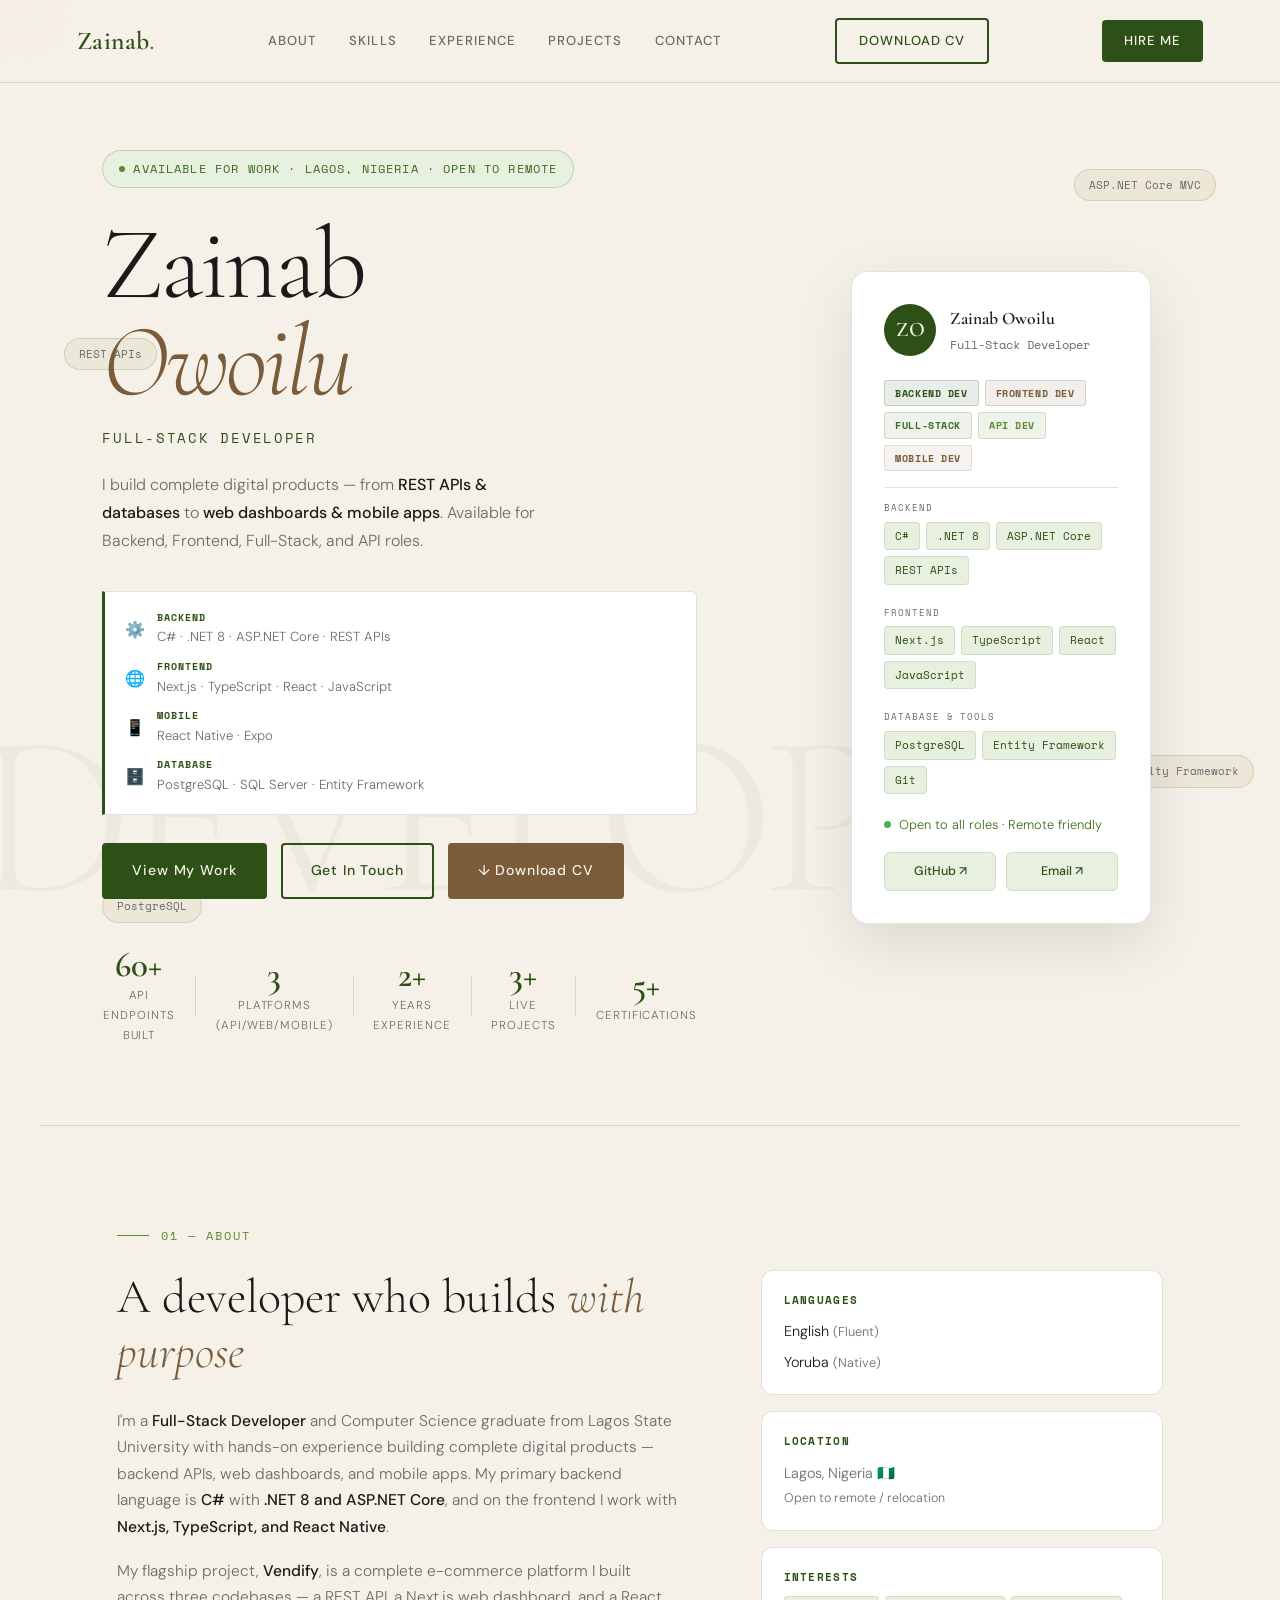
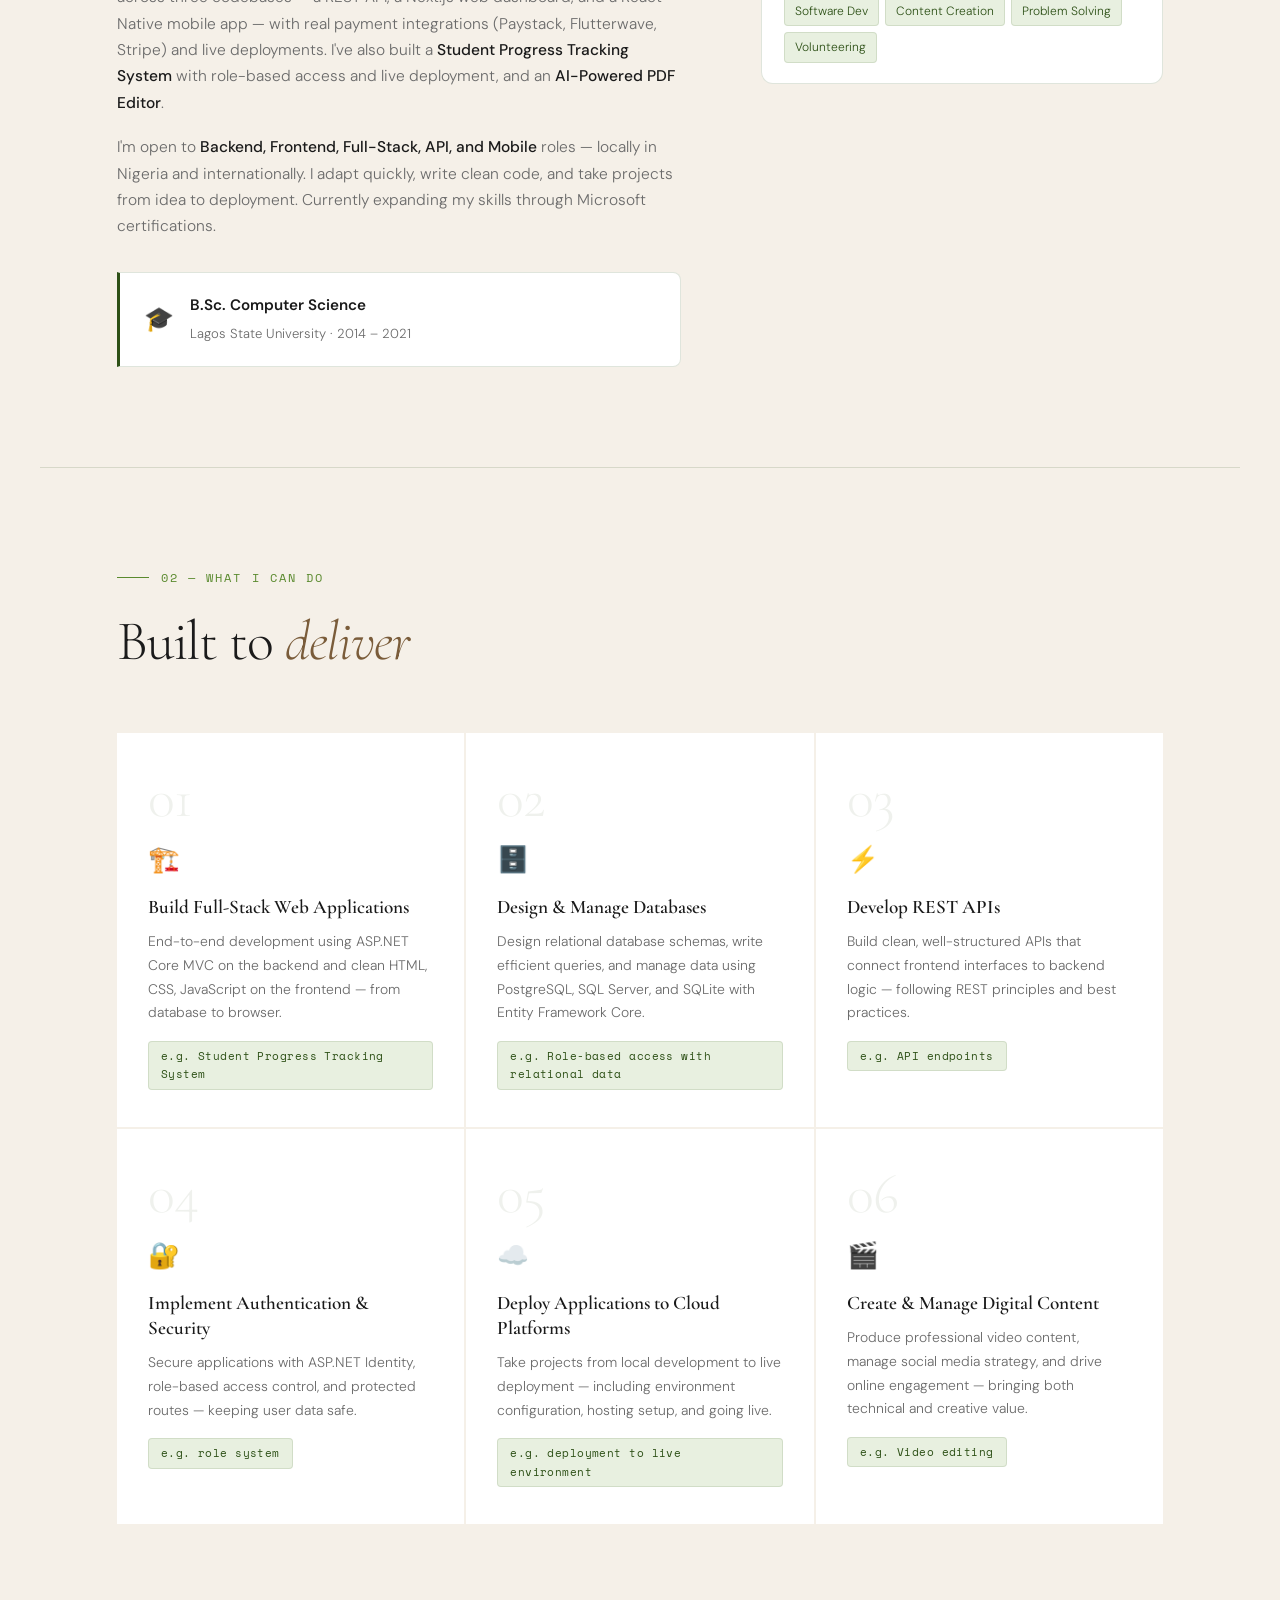
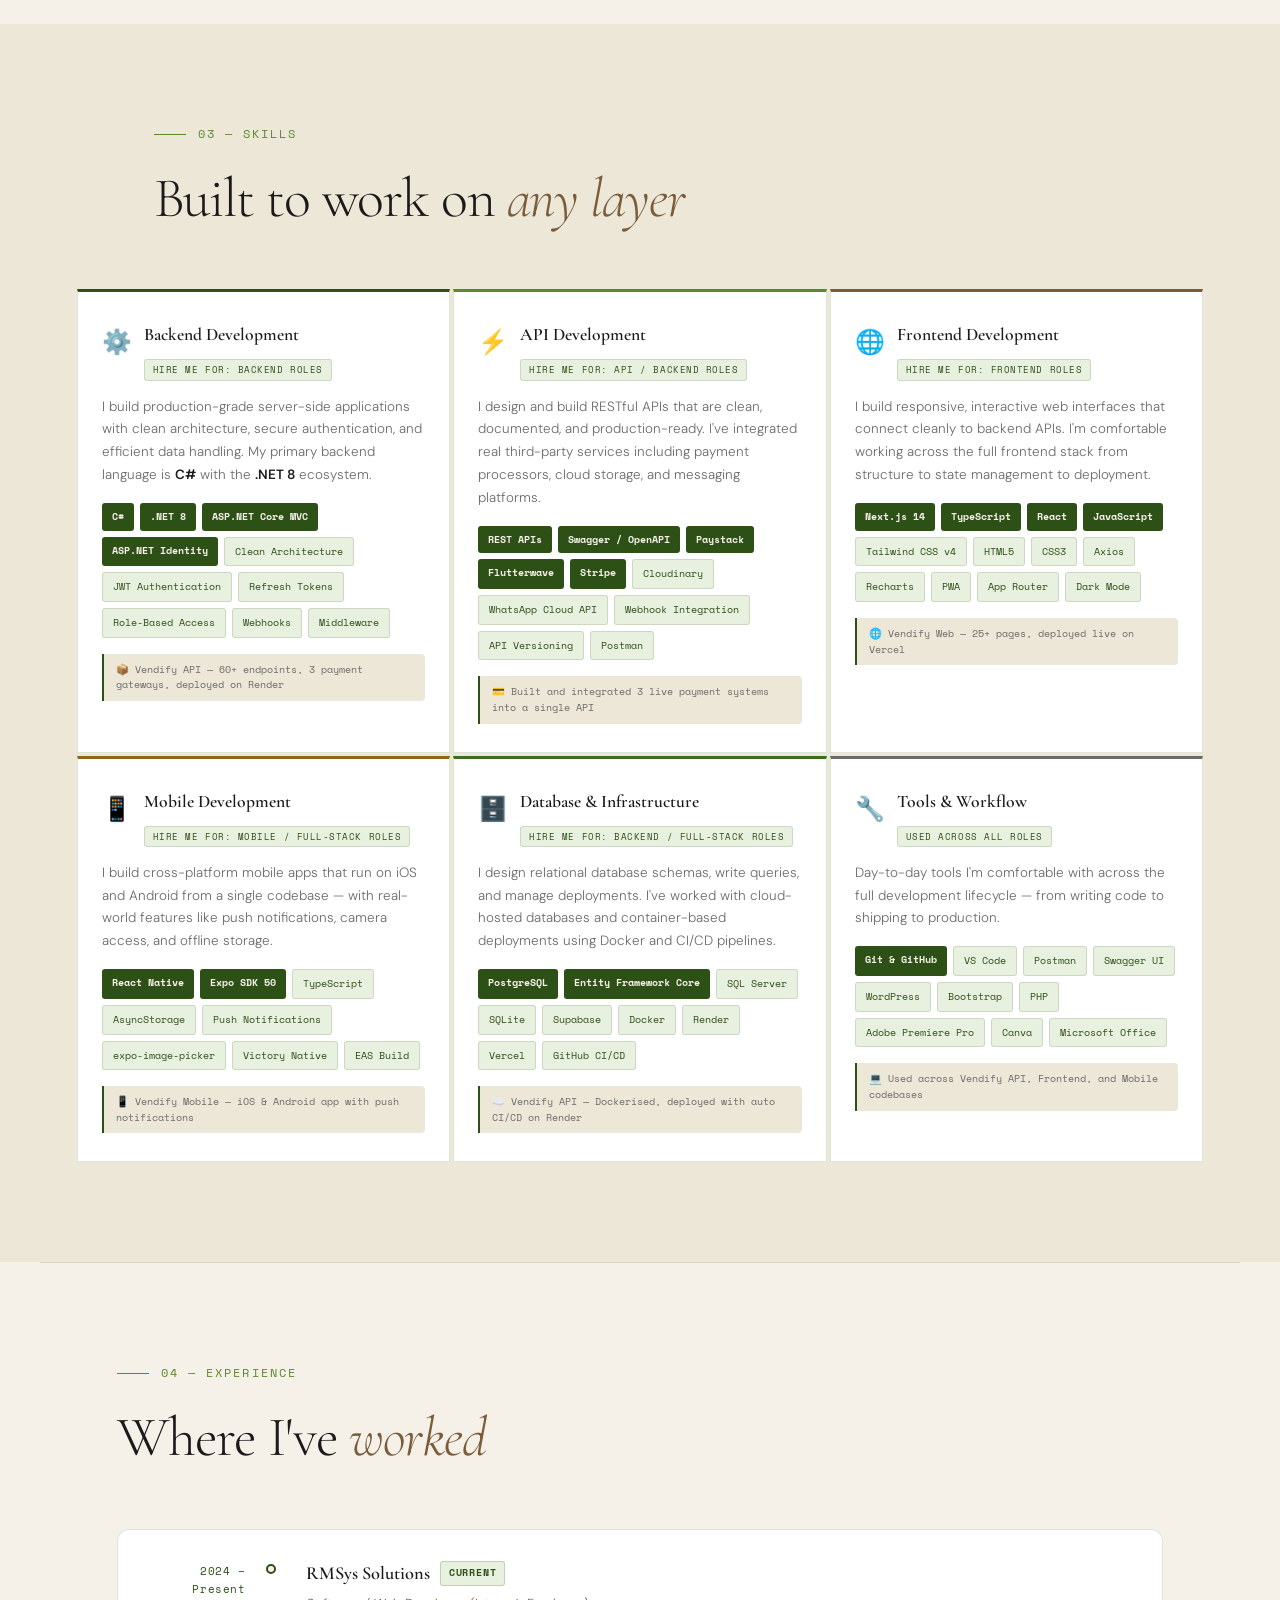
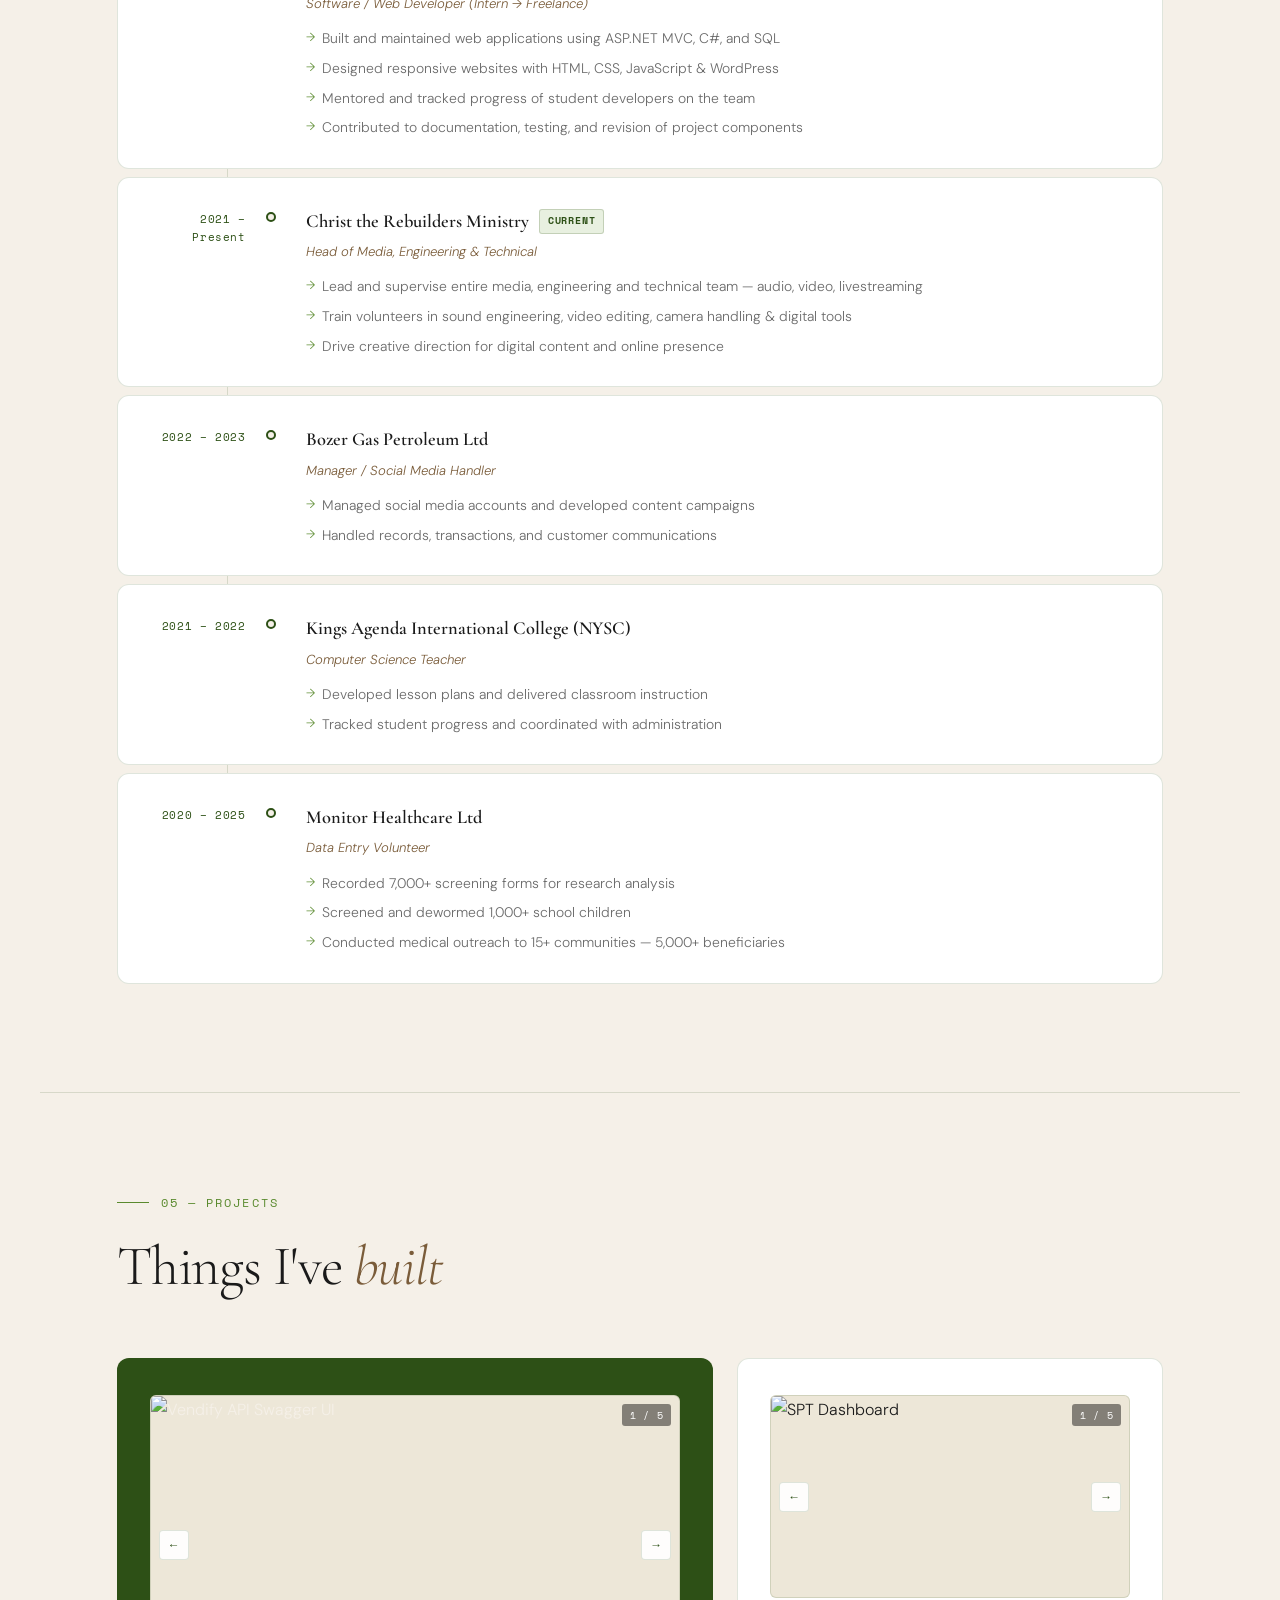
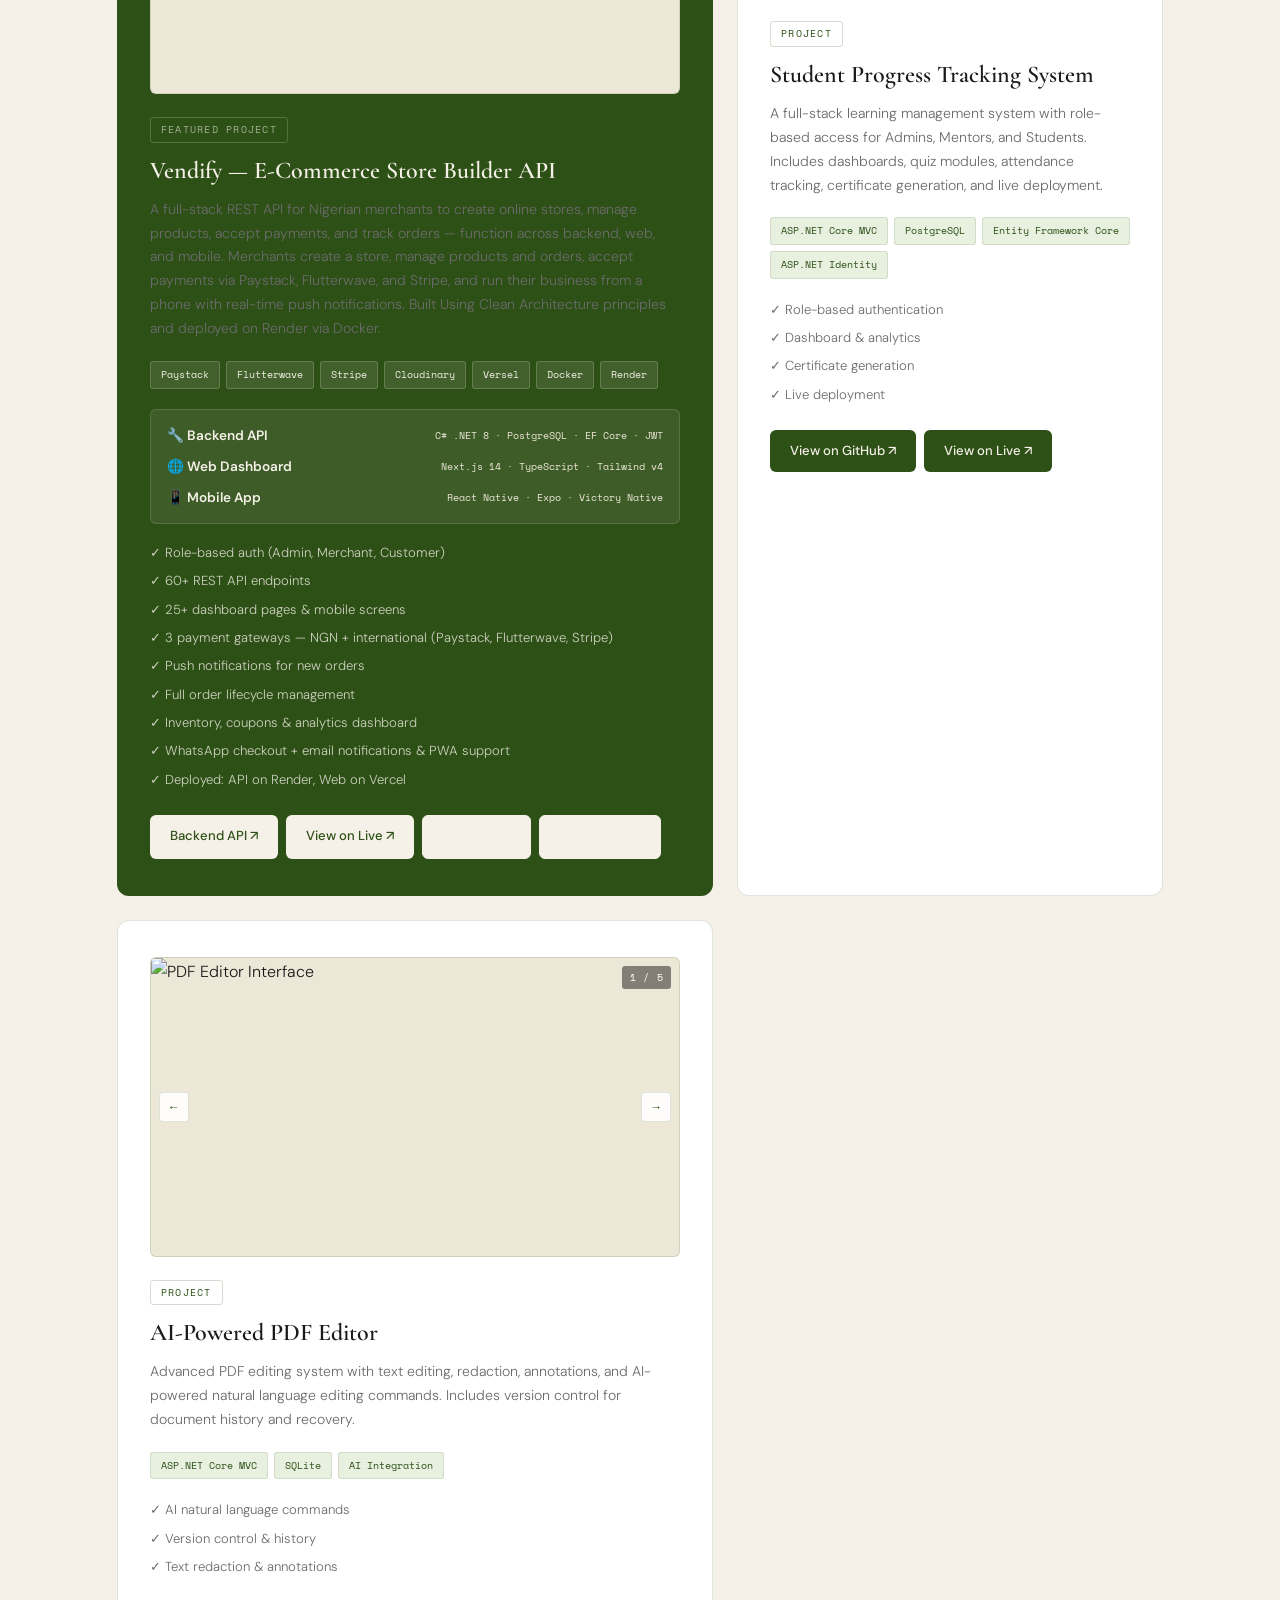
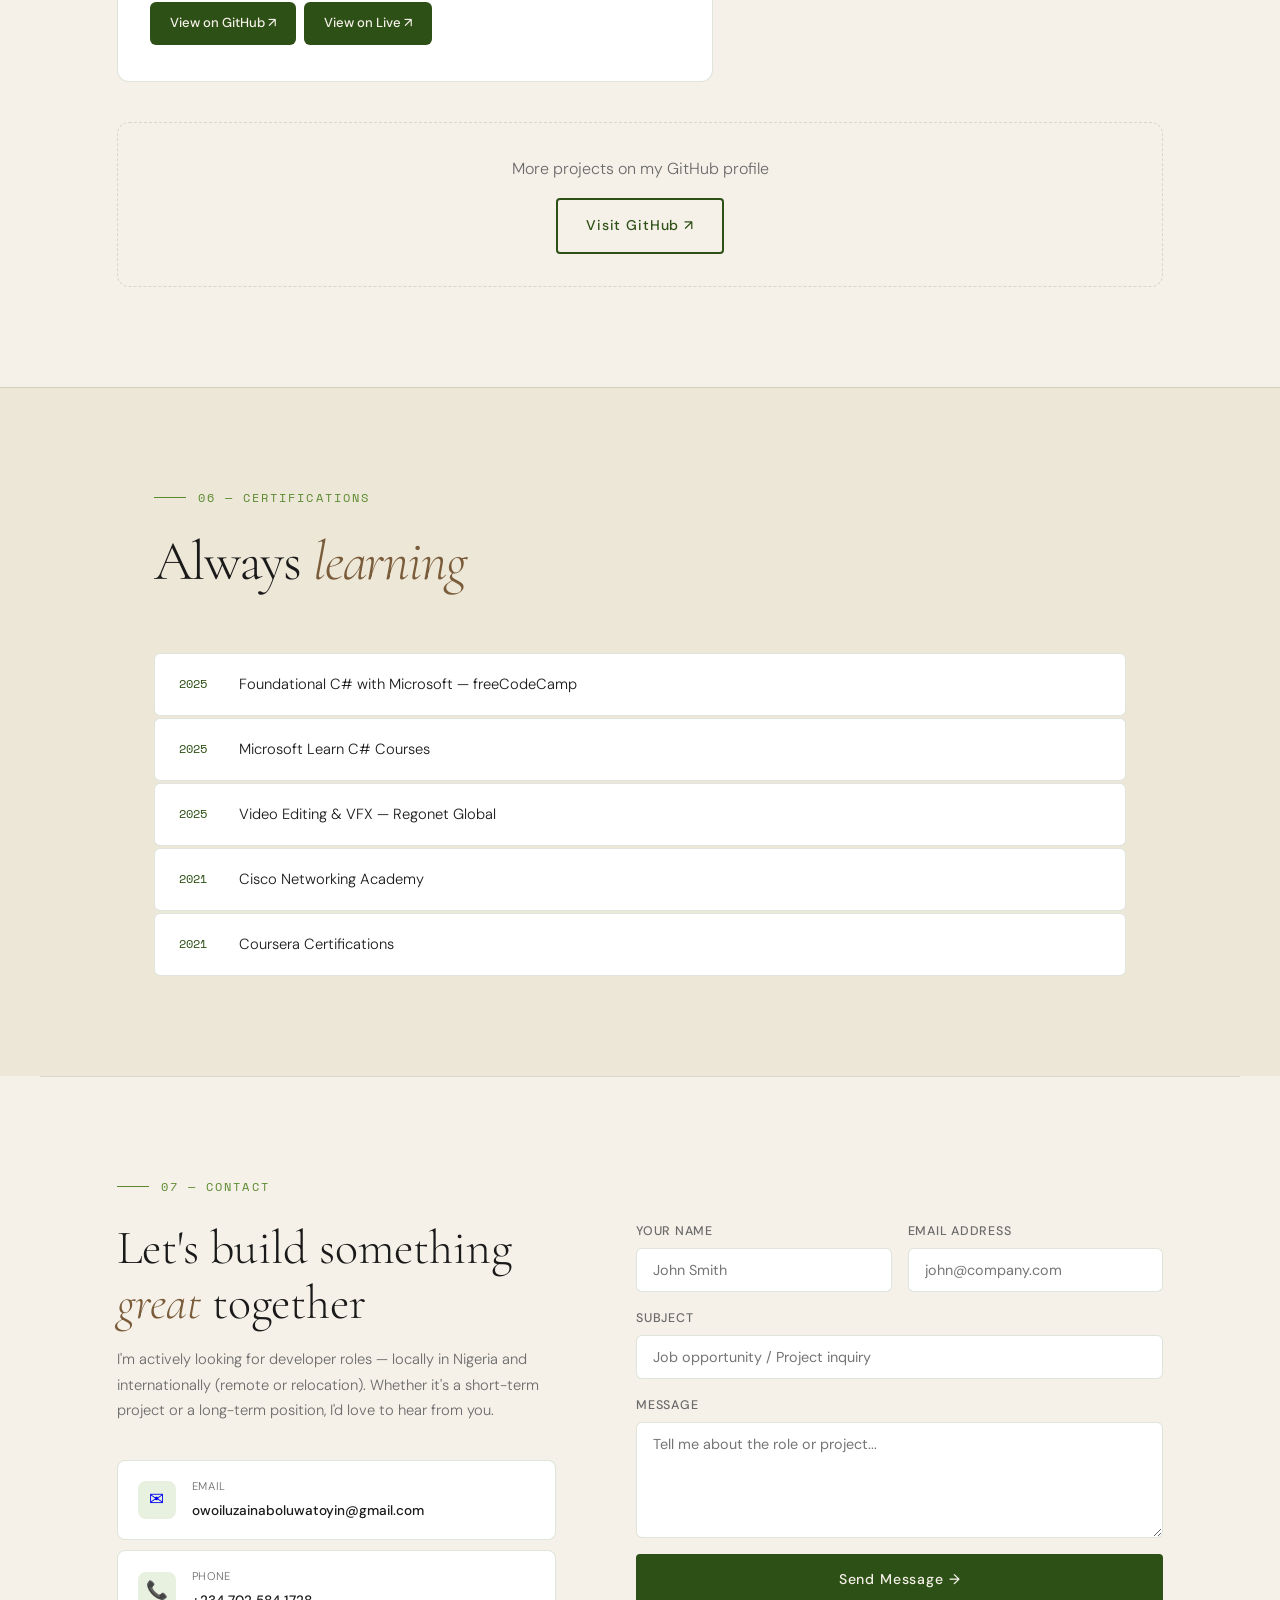
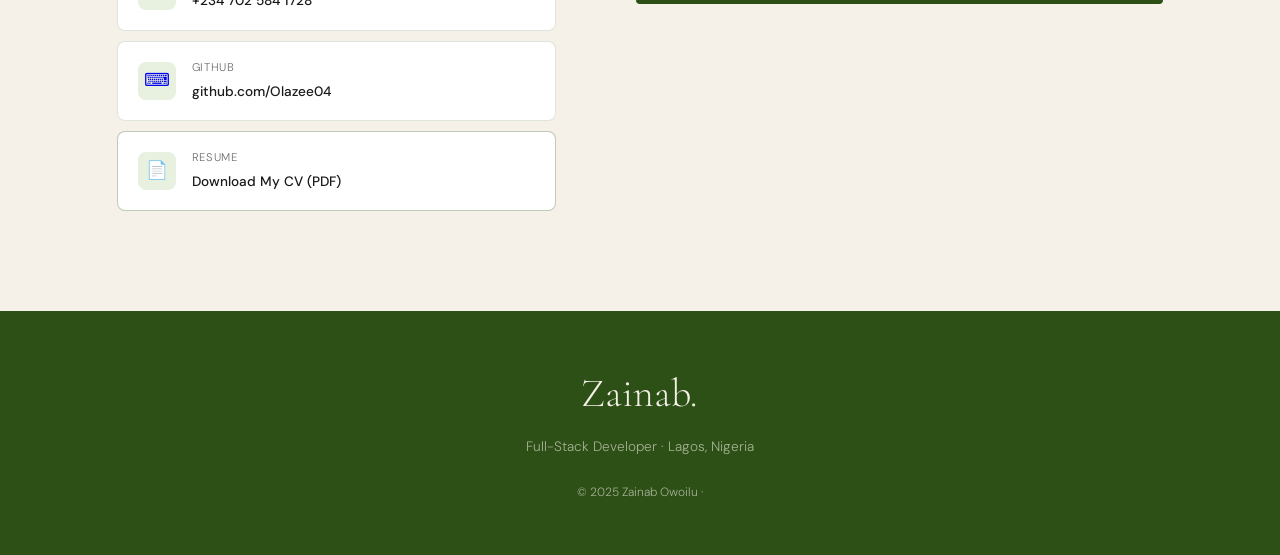
==== commit 80bec14a: "Deploy portfolio" ====
--- a/index.html
+++ b/index.html
@@ -47,29 +47,62 @@
   <section id="hero">
     <div class="hero-bg-text">DEVELOPER</div>
     <div class="hero-content">
-      <div class="hero-badge">
-        <span class="badge-dot"></span>
-        Available for work · Lagos, Nigeria
-    
-        <div class="hc-top">
-          <img src="Zee.jpeg" style="width:80px;height:80px;border-radius:100%;object-fit:cover;" />
-        </div>
-      </div>
-      <h1 class="hero-name">
-        <span class="line-reveal">Zainab</span>
-        <span class="line-reveal delay-1"><em>Owoilu</em></span>
-      </h1>
-      <p class="hero-role line-reveal delay-2">Full-Stack Developer</p>
-     <p class="hero-desc line-reveal delay-3">
-      Building clean, purposeful web applications and APIs with <strong>C# · ASP.NET Core · .NET 8</strong> · PostgreSQL · HTML/CSS/JS.<br>
-      Computer Science graduate. Problem solver. Creative thinker.
-    </p>
+ <div class="hero-badge">
+  <span class="badge-dot"></span>
+  Available for work · Lagos, Nigeria · Open to Remote
+</div>
+<h1 class="hero-name">
+  <span class="line-reveal">Zainab</span>
+  <span class="line-reveal delay-1"><em>Owoilu</em></span>
+</h1>
+<p class="hero-role line-reveal delay-2">Full-Stack Developer</p>
+<p class="hero-desc line-reveal delay-3">
+  I build complete digital products — from <strong>REST APIs & databases</strong> to <strong>web dashboards & mobile apps</strong>. Available for Backend, Frontend, Full-Stack, and API roles.
+</p>
+
+<div class="hero-layers line-reveal delay-4">
+  <div class="hl-item">
+    <span class="hl-icon">⚙️</span>
+    <div>
+      <span class="hl-label">Backend</span>
+      <span class="hl-tech">C# · .NET 8 · ASP.NET Core · REST APIs</span>
+    </div>
+  </div>
+  <div class="hl-item">
+    <span class="hl-icon">🌐</span>
+    <div>
+      <span class="hl-label">Frontend</span>
+      <span class="hl-tech">Next.js · TypeScript · React · JavaScript</span>
+    </div>
+  </div>
+  <div class="hl-item">
+    <span class="hl-icon">📱</span>
+    <div>
+      <span class="hl-label">Mobile</span>
+      <span class="hl-tech">React Native · Expo</span>
+    </div>
+  </div>
+  <div class="hl-item">
+    <span class="hl-icon">🗄️</span>
+    <div>
+      <span class="hl-label">Database</span>
+      <span class="hl-tech">PostgreSQL · SQL Server · Entity Framework</span>
+    </div>
+  </div>
+</div>
+
       <div class="hero-actions line-reveal delay-4">
         <a href="#projects" class="btn-primary">View My Work</a>
         <a href="#contact" class="btn-outline">Get In Touch</a>
         <a href="Zainab-Owoilu-CV.pdf" download class="btn-download">↓ Download CV</a>
       </div>
       <div class="hero-stats line-reveal delay-5">
+    
+        <div class="stat"><span class="stat-num">60+</span><span class="stat-label">API Endpoints Built</span></div>
+        <div class="stat-divider"></div>
+        <div class="stat"><span class="stat-num">3</span><span class="stat-label">Platforms (API/Web/Mobile)</span></div>
+        <div class="stat-divider"></div>
+
         <div class="stat"><span class="stat-num">2+</span><span class="stat-label">Years Experience</span></div>
         <div class="stat-divider"></div>
         <div class="stat"><span class="stat-num">3+</span><span class="stat-label">Live Projects</span></div>
@@ -78,25 +111,58 @@
       </div>
     </div>
     <div class="hero-visual">
-      <div class="hero-card">
-        <div class="hc-top">
-          <img src="Zee.jpeg" style="width:60px;height:60px;border-radius:75%;object-fit:cover;" />
-          <div>
-            <div class="hc-name">Zainab Owoilu</div>
-            <div class="hc-title">Full-Stack Developer</div>
-          </div>
-        </div>
-        <div class="hc-stack">
-          <span>C#</span><span>ASP.NET</span><span>JavaScript</span>
-          <span>PostgreSQL</span><span>HTML/CSS</span><span>Git</span>
-        </div>
-        <div class="hc-status">
-          <span class="live-dot"></span> Open to opportunities
-        </div>
-        <div class="hc-links">
-          <a href="https://github.com/Olazee04" target="_blank">GitHub ↗</a>
-          <a href="mailto:owoiluzainaboluwatoyin@gmail.com">Email ↗</a>
-        </div>
+     <div class="hero-card">
+  <div class="hc-top">
+    <div class="hc-avatar">ZO</div>
+    <div>
+      <div class="hc-name">Zainab Owoilu</div>
+      <div class="hc-title">Full-Stack Developer</div>
+    </div>
+  </div>
+
+  <div class="hc-roles">
+    <div class="hc-role-tag backend">Backend Dev</div>
+    <div class="hc-role-tag frontend">Frontend Dev</div>
+    <div class="hc-role-tag fullstack">Full-Stack</div>
+    <div class="hc-role-tag api">API Dev</div>
+    <div class="hc-role-tag mobile">Mobile Dev</div>
+  </div>
+
+  <div class="hc-divider"></div>
+
+  <div class="hc-stack-group">
+    <div class="hc-stack-label">Backend</div>
+    <div class="hc-stack">
+      <span>C#</span><span>.NET 8</span><span>ASP.NET Core</span>
+      <span>REST APIs</span>
+    </div>
+  </div>
+
+  <div class="hc-stack-group">
+    <div class="hc-stack-label">Frontend</div>
+    <div class="hc-stack">
+      <span>Next.js</span><span>TypeScript</span>
+      <span>React</span><span>JavaScript</span>
+    </div>
+  </div>
+
+  <div class="hc-stack-group">
+    <div class="hc-stack-label">Database & Tools</div>
+    <div class="hc-stack">
+      <span>PostgreSQL</span><span>Entity Framework</span>
+      <span>Git</span>
+    </div>
+  </div>
+
+  <div class="hc-status">
+    <span class="live-dot"></span> Open to all roles · Remote friendly
+  </div>
+
+  <div class="hc-links">
+    <a href="https://github.com/Olazee04" target="_blank">GitHub ↗</a>
+    <a href="mailto:owoiluzainaboluwatoyin@gmail.com">Email ↗</a>
+  </div>
+</div>
       </div>
       <div class="hero-floats">
         <div class="float-pill f1">ASP.NET Core MVC</div>
@@ -114,10 +180,10 @@
     <div class="about-grid">
       <div class="about-text reveal">
         <h2>A developer who builds <em>with purpose</em></h2>
-        <p>I'm a Computer Science graduate from Lagos State University with hands-on experience in full-stack web development, media production, and community leadership. What drives me is turning real problems into clean, working solutions.</p>
-        <p>From building a <strong>Student Progress Tracking System</strong> with role-based access and live deployment, to leading an entire media & engineering department — I bring both technical discipline and creative energy to every project.</p>
-        <p>I'm actively expanding my skills through Microsoft certifications and open to developer roles locally and internationally, especially in teams where I can grow fast and contribute meaningfully.</p>
-        <div class="about-edu">
+<p>I'm a <strong>Full-Stack Developer</strong> and Computer Science graduate from Lagos State University with hands-on experience building complete digital products — backend APIs, web dashboards, and mobile apps. My primary backend language is <strong>C#</strong> with <strong>.NET 8 and ASP.NET Core</strong>, and on the frontend I work with <strong>Next.js, TypeScript, and React Native</strong>.</p>
+<p>My flagship project, <strong>Vendify</strong>, is a complete e-commerce platform I built across three codebases — a REST API, a Next.js web dashboard, and a React Native mobile app — with real payment integrations (Paystack, Flutterwave, Stripe) and live deployments. I've also built a <strong>Student Progress Tracking System</strong> with role-based access and live deployment, and an <strong>AI-Powered PDF Editor</strong>.</p>
+<p>I'm open to <strong>Backend, Frontend, Full-Stack, API, and Mobile</strong> roles — locally in Nigeria and internationally. I adapt quickly, write clean code, and take projects from idea to deployment. Currently expanding my skills through Microsoft certifications.</p>
+<div class="about-edu">
           <div class="edu-icon">🎓</div>
           <div>
             <strong>B.Sc. Computer Science</strong>
@@ -208,56 +274,170 @@
   </div>
 </section>
 
-  <!-- ═══ SKILLS ═══ -->
-  <section id="skills">
-    <div class="section-label">03 — Skills</div>
-    <h2 class="section-title reveal">What I <em>bring</em> to the table</h2>
-    <div class="skills-grid reveal">
-
-      <div class="skill-card primary-skill">
-        <div class="sc-icon">⚙️</div>
-        <h3>Backend Development</h3>
-        <p>Building robust, scalable server-side applications with clean architecture and secure authentication.</p>
-        <div class="sc-tags"><span>C#</span><span>ASP.NET Core MVC</span><span>REST APIs</span><span>Entity Framework Core</span><span>ASP.NET Identity</span></div>
-      </div>
-
-      <div class="skill-card">
-        <div class="sc-icon">🖥️</div>
-        <h3>Frontend</h3>
-        <p>Responsive, accessible interfaces that work beautifully across devices.</p>
-        <div class="sc-tags"><span>HTML5</span><span>CSS3</span><span>JavaScript</span><span>Bootstrap</span><span>WordPress</span></div>
-      </div>
-
-      <div class="skill-card">
-        <div class="sc-icon">🗄️</div>
-        <h3>Databases</h3>
-        <p>Designing and managing relational databases for data-driven applications.</p>
-        <div class="sc-tags"><span>PostgreSQL</span><span>SQL Server</span><span>SQLite</span><span>PHP</span></div>
-      </div>
-
-      <div class="skill-card">
-        <div class="sc-icon">🎬</div>
-        <h3>Creative & Media</h3>
-        <p>Video editing, content strategy, and digital brand management.</p>
-        <div class="sc-tags"><span>Adobe Premiere Pro</span><span>CapCut</span><span>Canva</span><span>Social Media</span></div>
-      </div>
-
-      <div class="skill-card">
-        <div class="sc-icon">🔧</div>
-        <h3>Tools & DevOps</h3>
-        <p>Version control, deployment, and collaborative development workflows.</p>
-        <div class="sc-tags"><span>Git & GitHub</span><span>VS Code</span><span>Microsoft Office</span></div>
-      </div>
-
-      <div class="skill-card">
-        <div class="sc-icon">🤝</div>
-        <h3>Soft Skills</h3>
-        <p>Communication, leadership, and project coordination honed across diverse roles.</p>
-        <div class="sc-tags"><span>Team Leadership</span><span>Documentation</span><span>Customer Service</span><span>Time Management</span></div>
-      </div>
-
-    </div>
-  </section>
+ <!-- ═══ SKILLS ═══ -->
+<section id="skills">
+  <div class="section-label">03 — Skills</div>
+  <h2 class="section-title reveal">Built to work on <em>any layer</em></h2>
+
+  <div class="skills-by-role reveal">
+
+    <div class="sbr-card backend-card">
+      <div class="sbr-header">
+        <span class="sbr-icon">⚙️</span>
+        <div>
+          <h3>Backend Development</h3>
+          <span class="sbr-badge">Hire me for: Backend roles</span>
+        </div>
+      </div>
+      <p>I build production-grade server-side applications with clean architecture, secure authentication, and efficient data handling. My primary backend language is <strong>C#</strong> with the <strong>.NET 8</strong> ecosystem.</p>
+      <div class="sbr-tags">
+        <span class="tag-primary">C#</span>
+        <span class="tag-primary">.NET 8</span>
+        <span class="tag-primary">ASP.NET Core MVC</span>
+        <span class="tag-primary">ASP.NET Identity</span>
+        <span class="tag-secondary">Clean Architecture</span>
+        <span class="tag-secondary">JWT Authentication</span>
+        <span class="tag-secondary">Refresh Tokens</span>
+        <span class="tag-secondary">Role-Based Access</span>
+        <span class="tag-secondary">Webhooks</span>
+        <span class="tag-secondary">Middleware</span>
+      </div>
+      <div class="sbr-proof">
+        <span>📦</span> Vendify API — 60+ endpoints, 3 payment gateways, deployed on Render
+      </div>
+    </div>
+
+    <div class="sbr-card api-card">
+      <div class="sbr-header">
+        <span class="sbr-icon">⚡</span>
+        <div>
+          <h3>API Development</h3>
+          <span class="sbr-badge">Hire me for: API / Backend roles</span>
+        </div>
+      </div>
+      <p>I design and build RESTful APIs that are clean, documented, and production-ready. I've integrated real third-party services including payment processors, cloud storage, and messaging platforms.</p>
+      <div class="sbr-tags">
+        <span class="tag-primary">REST APIs</span>
+        <span class="tag-primary">Swagger / OpenAPI</span>
+        <span class="tag-primary">Paystack</span>
+        <span class="tag-primary">Flutterwave</span>
+        <span class="tag-primary">Stripe</span>
+        <span class="tag-secondary">Cloudinary</span>
+        <span class="tag-secondary">WhatsApp Cloud API</span>
+        <span class="tag-secondary">Webhook Integration</span>
+        <span class="tag-secondary">API Versioning</span>
+        <span class="tag-secondary">Postman</span>
+      </div>
+      <div class="sbr-proof">
+        <span>💳</span> Built and integrated 3 live payment systems into a single API
+      </div>
+    </div>
+
+    <div class="sbr-card frontend-card">
+      <div class="sbr-header">
+        <span class="sbr-icon">🌐</span>
+        <div>
+          <h3>Frontend Development</h3>
+          <span class="sbr-badge">Hire me for: Frontend roles</span>
+        </div>
+      </div>
+      <p>I build responsive, interactive web interfaces that connect cleanly to backend APIs. I'm comfortable working across the full frontend stack from structure to state management to deployment.</p>
+      <div class="sbr-tags">
+        <span class="tag-primary">Next.js 14</span>
+        <span class="tag-primary">TypeScript</span>
+        <span class="tag-primary">React</span>
+        <span class="tag-primary">JavaScript</span>
+        <span class="tag-secondary">Tailwind CSS v4</span>
+        <span class="tag-secondary">HTML5</span>
+        <span class="tag-secondary">CSS3</span>
+        <span class="tag-secondary">Axios</span>
+        <span class="tag-secondary">Recharts</span>
+        <span class="tag-secondary">PWA</span>
+        <span class="tag-secondary">App Router</span>
+        <span class="tag-secondary">Dark Mode</span>
+      </div>
+      <div class="sbr-proof">
+        <span>🌐</span> Vendify Web — 25+ pages, deployed live on Vercel
+      </div>
+    </div>
+
+    <div class="sbr-card mobile-card">
+      <div class="sbr-header">
+        <span class="sbr-icon">📱</span>
+        <div>
+          <h3>Mobile Development</h3>
+          <span class="sbr-badge">Hire me for: Mobile / Full-Stack roles</span>
+        </div>
+      </div>
+      <p>I build cross-platform mobile apps that run on iOS and Android from a single codebase — with real-world features like push notifications, camera access, and offline storage.</p>
+      <div class="sbr-tags">
+        <span class="tag-primary">React Native</span>
+        <span class="tag-primary">Expo SDK 50</span>
+        <span class="tag-secondary">TypeScript</span>
+        <span class="tag-secondary">AsyncStorage</span>
+        <span class="tag-secondary">Push Notifications</span>
+        <span class="tag-secondary">expo-image-picker</span>
+        <span class="tag-secondary">Victory Native</span>
+        <span class="tag-secondary">EAS Build</span>
+      </div>
+      <div class="sbr-proof">
+        <span>📱</span> Vendify Mobile — iOS & Android app with push notifications
+      </div>
+    </div>
+
+    <div class="sbr-card database-card">
+      <div class="sbr-header">
+        <span class="sbr-icon">🗄️</span>
+        <div>
+          <h3>Database & Infrastructure</h3>
+          <span class="sbr-badge">Hire me for: Backend / Full-Stack roles</span>
+        </div>
+      </div>
+      <p>I design relational database schemas, write queries, and manage deployments. I've worked with cloud-hosted databases and container-based deployments using Docker and CI/CD pipelines.</p>
+      <div class="sbr-tags">
+        <span class="tag-primary">PostgreSQL</span>
+        <span class="tag-primary">Entity Framework Core</span>
+        <span class="tag-secondary">SQL Server</span>
+        <span class="tag-secondary">SQLite</span>
+        <span class="tag-secondary">Supabase</span>
+        <span class="tag-secondary">Docker</span>
+        <span class="tag-secondary">Render</span>
+        <span class="tag-secondary">Vercel</span>
+        <span class="tag-secondary">GitHub CI/CD</span>
+      </div>
+      <div class="sbr-proof">
+        <span>☁️</span> Vendify API — Dockerised, deployed with auto CI/CD on Render
+      </div>
+    </div>
+
+    <div class="sbr-card tools-card">
+      <div class="sbr-header">
+        <span class="sbr-icon">🔧</span>
+        <div>
+          <h3>Tools & Workflow</h3>
+          <span class="sbr-badge">Used across all roles</span>
+        </div>
+      </div>
+      <p>Day-to-day tools I'm comfortable with across the full development lifecycle — from writing code to shipping to production.</p>
+      <div class="sbr-tags">
+        <span class="tag-primary">Git & GitHub</span>
+        <span class="tag-secondary">VS Code</span>
+        <span class="tag-secondary">Postman</span>
+        <span class="tag-secondary">Swagger UI</span>
+        <span class="tag-secondary">WordPress</span>
+        <span class="tag-secondary">Bootstrap</span>
+        <span class="tag-secondary">PHP</span>
+        <span class="tag-secondary">Adobe Premiere Pro</span>
+        <span class="tag-secondary">Canva</span>
+        <span class="tag-secondary">Microsoft Office</span>
+      </div>
+      <div class="sbr-proof">
+        <span>💻</span> Used across Vendify API, Frontend, and Mobile codebases
+      </div>
+    </div>
+
+  </div>
+</section>
 
   <!-- ═══ EXPERIENCE ═══ -->
   <section id="experience">
@@ -344,38 +524,80 @@
     <div class="projects-grid reveal">
 
   <div class="project-card featured">
-    <div class="pc-label">Featured Project</div>
-    <h3>Vendify — E-Commerce Store Builder API</h3>
-    <p>A full-stack REST API for Nigerian merchants to create online stores, manage products, accept payments, and track orders — all through a clean, documented API. Built with Clean Architecture principles and deployed on Render via Docker.</p>
+  <div class="pc-images">
+    <div class="pc-carousel" id="carousel-vendify">
+      <div class="pc-slide"><img src="images/vendify-1.png" alt="Vendify API Swagger UI" /></div>
+      <div class="pc-slide"><img src="images/vendify-2.png" alt="Vendify Store Management" /></div>
+      <div class="pc-slide"><img src="images/vendify-3.png" alt="Vendify Payment Integration" /></div>
+      <div class="pc-slide"><img src="images/vendify-4.png" alt="Vendify Orders Dashboard" /></div>
+      <div class="pc-slide"><img src="images/vendify-5.png" alt="Vendify Analytics" /></div>
+    </div>
+    <button class="pc-arrow left"  onclick="slideCarousel('vendify', -1)">&#8592;</button>
+    <button class="pc-arrow right" onclick="slideCarousel('vendify',  1)">&#8594;</button>
+    <div class="pc-dots" id="dots-vendify"></div>
+    <div class="pc-count" id="count-vendify">1 / 5</div>
+  </div>
+  <div class="pc-label">Featured Project</div>
+  <h3>Vendify — E-Commerce Store Builder API</h3>
+    <p>A full-stack REST API for Nigerian merchants to create online stores, manage products, accept payments, and track orders — function across backend, web, and mobile. Merchants create a store, manage products and orders, accept payments via Paystack, Flutterwave, and Stripe, and run their business from a phone with real-time push notifications. Built Using Clean Architecture principles and deployed on Render via Docker.</p>
     <div class="pc-stack">
-      <span>C# .NET 8</span>
-      <span>PostgreSQL</span>
-      <span>Entity Framework Core</span>
-      <span>JWT Auth</span>
       <span>Paystack</span>
       <span>Flutterwave</span>
       <span>Stripe</span>
       <span>Cloudinary</span>
+      <span>Versel</span>
       <span>Docker</span>
       <span>Render</span>
     </div>
+     <div class="pc-substack">
+    <div class="pc-sub-item">
+      <span class="pc-sub-label">🔧 Backend API</span>
+      <span class="pc-sub-tech">C# .NET 8 · PostgreSQL · EF Core · JWT</span>
+    </div>
+    <div class="pc-sub-item">
+      <span class="pc-sub-label">🌐 Web Dashboard</span>
+      <span class="pc-sub-tech">Next.js 14 · TypeScript · Tailwind v4</span>
+    </div>
+    <div class="pc-sub-item">
+      <span class="pc-sub-label">📱 Mobile App</span>
+      <span class="pc-sub-tech">React Native · Expo · Victory Native</span>
+    </div>
+  </div>
     <div class="pc-features">
       <div class="pcf">✓ Role-based auth (Admin, Merchant, Customer)</div>
-      <div class="pcf">✓ 3 payment gateways — NGN + international</div>
-      <div class="pcf">✓ Full order lifecycle management</div>
-      <div class="pcf">✓ WhatsApp + email notifications</div>
+      <div class="pcf">✓ 60+ REST API endpoints</div>
+      <div class="pcf">✓ 25+ dashboard pages & mobile screens</div>
+      <div class="pcf">✓ 3 payment gateways — NGN + international (Paystack, Flutterwave, Stripe)</div>
+      <div class="pcf">✓ Push notifications for new orders</div>
+       <div class="pcf">✓ Full order lifecycle management</div>
       <div class="pcf">✓ Inventory, coupons & analytics dashboard</div>
-      <div class="pcf">✓ Deployed live with Docker + CI/CD</div>
-    </div>
-    <div class="pc-links">
-      <a href="https://github.com/Olazee04/Vendify.API" target="_blank" class="pc-btn">View on GitHub ↗</a>
-      <a href="https://vendify-api-p7ka.onrender.com" target="_blank" class="pc-btn">View on Live ↗</a>
-    </div>
+      <div class="pcf">✓ WhatsApp checkout + email notifications & PWA support</div>
+      <div class="pcf">✓ Deployed: API on Render, Web on Vercel</div>
+    </div>
+   <div class="pc-links">
+    <a href="https://github.com/Olazee04/Vendify.API" target="_blank" class="pc-btn">Backend API ↗</a>
+    <a href="https://vendify-api-p7ka.onrender.com/swagger/index.html" target="_blank" class="pc-btn">View on Live ↗</a>
+    <a href="https://github.com/Olazee04/vendify-frontend" target="_blank" class="pc-btn pc-btn-outline">Web App ↗</a>
+    <a href="https://github.com/Olazee04/VendifyMobile" target="_blank" class="pc-btn pc-btn-outline">Mobile App ↗</a>
+  </div>
   </div>
 
   <div class="project-card">
-    <div class="pc-label">Project</div>
-    <h3>Student Progress Tracking System</h3>
+  <div class="pc-images">
+    <div class="pc-carousel" id="carousel-spt">
+      <div class="pc-slide"><img src="images/spt-1.png" alt="SPT Dashboard" /></div>
+      <div class="pc-slide"><img src="images/spt-2.png" alt="SPT Student View" /></div>
+      <div class="pc-slide"><img src="images/spt-3.png" alt="SPT Quiz Module" /></div>
+      <div class="pc-slide"><img src="images/spt-4.png" alt="SPT Attendance" /></div>
+      <div class="pc-slide"><img src="images/spt-5.png" alt="SPT Certificates" /></div>
+    </div>
+    <button class="pc-arrow left"  onclick="slideCarousel('spt', -1)">&#8592;</button>
+    <button class="pc-arrow right" onclick="slideCarousel('spt',  1)">&#8594;</button>
+    <div class="pc-dots" id="dots-spt"></div>
+    <div class="pc-count" id="count-spt">1 / 5</div>
+  </div>
+  <div class="pc-label">Project</div>
+  <h3>Student Progress Tracking System</h3>
     <p>A full-stack learning management system with role-based access for Admins, Mentors, and Students. Includes dashboards, quiz modules, attendance tracking, certificate generation, and live deployment.</p>
     <div class="pc-stack">
       <span>ASP.NET Core MVC</span>
@@ -396,8 +618,21 @@
   </div>
 
   <div class="project-card">
-    <div class="pc-label">Project</div>
-    <h3>AI-Powered PDF Editor</h3>
+  <div class="pc-images">
+    <div class="pc-carousel" id="carousel-pdf">
+      <div class="pc-slide"><img src="images/pdf-1.png" alt="PDF Editor Interface" /></div>
+      <div class="pc-slide"><img src="images/pdf-2.png" alt="PDF Annotation Tools" /></div>
+      <div class="pc-slide"><img src="images/pdf-3.png" alt="PDF AI Commands" /></div>
+      <div class="pc-slide"><img src="images/pdf-4.png" alt="PDF Version History" /></div>
+      <div class="pc-slide"><img src="images/pdf-5.png" alt="PDF Redaction" /></div>
+    </div>
+    <button class="pc-arrow left"  onclick="slideCarousel('pdf', -1)">&#8592;</button>
+    <button class="pc-arrow right" onclick="slideCarousel('pdf',  1)">&#8594;</button>
+    <div class="pc-dots" id="dots-pdf"></div>
+    <div class="pc-count" id="count-pdf">1 / 5</div>
+  </div>
+  <div class="pc-label">Project</div>
+  <h3>AI-Powered PDF Editor</h3>
     <p>Advanced PDF editing system with text editing, redaction, annotations, and AI-powered natural language editing commands. Includes version control for document history and recovery.</p>
     <div class="pc-stack">
       <span>ASP.NET Core MVC</span>
@@ -492,10 +727,89 @@
     <div class="footer-inner">
       <div class="footer-brand">Zainab<em>.</em></div>
       <p>Full-Stack Developer · Lagos, Nigeria</p>
-      <p class="footer-copy">© 2025 Zainab Owoilu · Built with HTML, CSS & JavaScript</p>
+      <p class="footer-copy">© 2025 Zainab Owoilu ·</p>
     </div>
   </footer>
 
-  <script src="script.js"></script>
+  <script src="script.js">/* ── PROJECT IMAGE CAROUSELS ── */
+const carousels = {};
+
+function initCarousel(id, total) {
+  carousels[id] = { current: 0, total };
+
+  // Build dots
+  const dotsEl = document.getElementById('dots-' + id);
+  if (!dotsEl) return;
+  dotsEl.innerHTML = '';
+  for (let i = 0; i < total; i++) {
+    const dot = document.createElement('span');
+    dot.className = 'pc-dot' + (i === 0 ? ' active' : '');
+    dot.onclick = () => goToSlide(id, i);
+    dotsEl.appendChild(dot);
+  }
+  updateCarousel(id);
+}
+
+function updateCarousel(id) {
+  const state = carousels[id];
+  const track = document.getElementById('carousel-' + id);
+  const countEl = document.getElementById('count-' + id);
+  const dotsEl = document.getElementById('dots-' + id);
+  if (!track) return;
+
+  track.style.transform = `translateX(-${state.current * 100}%)`;
+
+  if (countEl) countEl.textContent = `${state.current + 1} / ${state.total}`;
+
+  if (dotsEl) {
+    dotsEl.querySelectorAll('.pc-dot').forEach((dot, i) => {
+      dot.classList.toggle('active', i === state.current);
+    });
+  }
+}
+
+function slideCarousel(id, dir) {
+  const state = carousels[id];
+  if (!state) return;
+  state.current = (state.current + dir + state.total) % state.total;
+  updateCarousel(id);
+}
+
+function goToSlide(id, index) {
+  if (!carousels[id]) return;
+  carousels[id].current = index;
+  updateCarousel(id);
+}
+
+// Initialise all carousels on page load
+document.addEventListener('DOMContentLoaded', () => {
+  initCarousel('vendify', 5);
+  initCarousel('spt', 5);
+  initCarousel('pdf', 5);
+});
+
+// Keyboard arrow support when hovering a card
+document.querySelectorAll('.pc-images').forEach(wrapper => {
+  wrapper.addEventListener('keydown', e => {
+    const id = wrapper.querySelector('.pc-carousel')?.id?.replace('carousel-', '');
+    if (!id) return;
+    if (e.key === 'ArrowLeft')  slideCarousel(id, -1);
+    if (e.key === 'ArrowRight') slideCarousel(id,  1);
+  });
+  wrapper.setAttribute('tabindex', '0');
+});
+
+// Touch/swipe support for mobile
+document.querySelectorAll('.pc-images').forEach(wrapper => {
+  let startX = 0;
+  wrapper.addEventListener('touchstart', e => { startX = e.touches[0].clientX; }, { passive: true });
+  wrapper.addEventListener('touchend', e => {
+    const diff = startX - e.changedTouches[0].clientX;
+    const id = wrapper.querySelector('.pc-carousel')?.id?.replace('carousel-', '');
+    if (!id) return;
+    if (Math.abs(diff) > 40) slideCarousel(id, diff > 0 ? 1 : -1);
+  }, { passive: true });
+});</script>
+  
 </body>
 </html>
--- a/style.css
+++ b/style.css
@@ -494,6 +494,203 @@
   0%, 100% { transform: translateY(0px); }
   50% { transform: translateY(-8px); }
 }
+/* ════════════════════════════════════════════
+   HERO LAYERS (stack breakdown in hero)
+════════════════════════════════════════════ */
+.hero-layers {
+  display: flex;
+  flex-direction: column;
+  gap: 10px;
+  margin-bottom: 28px;
+  padding: 18px 20px;
+  background: var(--white);
+  border: 1px solid var(--border);
+  border-left: 3px solid var(--green);
+  border-radius: 0 6px 6px 0;
+}
+
+.hl-item {
+  display: flex;
+  align-items: center;
+  gap: 12px;
+}
+
+.hl-icon { font-size: 1rem; flex-shrink: 0; }
+
+.hl-label {
+  display: block;
+  font-family: 'Space Mono', monospace;
+  font-size: 0.62rem;
+  letter-spacing: 0.1em;
+  text-transform: uppercase;
+  color: var(--green);
+  font-weight: 700;
+}
+
+.hl-tech {
+  display: block;
+  font-size: 0.82rem;
+  color: var(--text-muted);
+}
+
+/* ════════════════════════════════════════════
+   HERO CARD UPDATES
+════════════════════════════════════════════ */
+.hc-roles {
+  display: flex;
+  flex-wrap: wrap;
+  gap: 6px;
+  margin-bottom: 16px;
+}
+
+.hc-role-tag {
+  font-family: 'Space Mono', monospace;
+  font-size: 0.6rem;
+  letter-spacing: 0.06em;
+  text-transform: uppercase;
+  padding: 4px 10px;
+  border-radius: 3px;
+  font-weight: 700;
+}
+
+.hc-role-tag.backend  { background: rgba(45,80,22,0.1);  color: var(--green); border: 1px solid rgba(45,80,22,0.2); }
+.hc-role-tag.frontend { background: rgba(122,92,58,0.1); color: var(--brown); border: 1px solid rgba(122,92,58,0.2); }
+.hc-role-tag.fullstack{ background: rgba(45,80,22,0.08); color: var(--green2); border: 1px solid rgba(45,80,22,0.15); }
+.hc-role-tag.api      { background: rgba(90,138,46,0.1); color: var(--green-light); border: 1px solid rgba(90,138,46,0.2); }
+.hc-role-tag.mobile   { background: rgba(122,92,58,0.08); color: var(--brown); border: 1px solid rgba(122,92,58,0.15); }
+
+.hc-divider {
+  height: 1px;
+  background: var(--border);
+  margin: 12px 0;
+}
+
+.hc-stack-group { margin-bottom: 12px; }
+
+.hc-stack-label {
+  font-family: 'Space Mono', monospace;
+  font-size: 0.58rem;
+  text-transform: uppercase;
+  letter-spacing: 0.1em;
+  color: var(--text-muted);
+  margin-bottom: 6px;
+  display: block;
+}
+
+/* ════════════════════════════════════════════
+   SKILLS BY ROLE SECTION
+════════════════════════════════════════════ */
+.skills-by-role {
+  display: grid;
+  grid-template-columns: repeat(3, 1fr);
+  gap: 3px;
+}
+
+.sbr-card {
+  background: var(--white);
+  padding: 28px 24px;
+  border: 1px solid var(--border);
+  border-top: 3px solid transparent;
+  transition: var(--transition);
+  position: relative;
+}
+.sbr-card:hover {
+  transform: translateY(-4px);
+  box-shadow: var(--shadow);
+}
+
+/* Colour coded top border per role */
+.backend-card  { border-top-color: var(--green); }
+.api-card      { border-top-color: var(--green-light); }
+.frontend-card { border-top-color: var(--brown); }
+.mobile-card   { border-top-color: #8B6914; }
+.database-card { border-top-color: var(--green2); }
+.tools-card    { border-top-color: var(--text-muted); }
+
+.sbr-header {
+  display: flex;
+  align-items: flex-start;
+  gap: 12px;
+  margin-bottom: 14px;
+}
+
+.sbr-icon { font-size: 1.5rem; flex-shrink: 0; margin-top: 2px; }
+
+.sbr-header h3 {
+  font-family: 'Cormorant Garamond', serif;
+  font-size: 1.1rem;
+  font-weight: 600;
+  color: var(--text);
+  margin-bottom: 4px;
+}
+
+.sbr-badge {
+  display: inline-block;
+  font-family: 'Space Mono', monospace;
+  font-size: 0.56rem;
+  letter-spacing: 0.06em;
+  text-transform: uppercase;
+  padding: 2px 8px;
+  background: var(--green-pale);
+  color: var(--green);
+  border: 1px solid rgba(45,80,22,0.15);
+  border-radius: 3px;
+}
+
+.sbr-card p {
+  font-size: 0.84rem;
+  color: var(--text-muted);
+  line-height: 1.7;
+  margin-bottom: 16px;
+}
+.sbr-card p strong { color: var(--text); font-weight: 600; }
+
+.sbr-tags {
+  display: flex;
+  flex-wrap: wrap;
+  gap: 6px;
+  margin-bottom: 16px;
+}
+
+.tag-primary {
+  font-family: 'Space Mono', monospace;
+  font-size: 0.65rem;
+  padding: 5px 10px;
+  background: var(--green);
+  color: var(--cream);
+  border-radius: 3px;
+  font-weight: 700;
+}
+
+.tag-secondary {
+  font-family: 'Space Mono', monospace;
+  font-size: 0.65rem;
+  padding: 5px 10px;
+  background: var(--green-pale);
+  color: var(--green);
+  border: 1px solid rgba(45,80,22,0.15);
+  border-radius: 3px;
+}
+
+.sbr-proof {
+  font-family: 'Space Mono', monospace;
+  font-size: 0.65rem;
+  color: var(--text-muted);
+  padding: 8px 12px;
+  background: var(--cream2);
+  border-left: 2px solid var(--green);
+  border-radius: 0 4px 4px 0;
+  line-height: 1.5;
+}
+
+/* Responsive */
+@media (max-width: 1100px) {
+  .skills-by-role { grid-template-columns: repeat(2, 1fr); }
+}
+@media (max-width: 600px) {
+  .skills-by-role { grid-template-columns: 1fr; }
+  .hero-layers { display: none; }
+}
 
 /* ════════════════════════════════════════════
    ABOUT
@@ -880,6 +1077,193 @@
   border-radius: var(--radius);
 }
 .github-cta p { color: var(--text-muted); margin-bottom: 16px; }
+
+/* ════════════════════════════════════════════
+   PROJECT IMAGE CAROUSEL
+════════════════════════════════════════════ */
+.pc-images {
+  margin-bottom: 20px;
+  position: relative;
+  overflow: hidden;
+  border-radius: 6px;
+  background: var(--cream2);
+  border: 1px solid var(--border);
+}
+
+.pc-carousel {
+  display: flex;
+  transition: transform 0.45s cubic-bezier(0.16, 1, 0.3, 1);
+}
+
+.pc-slide {
+  min-width: 100%;
+  aspect-ratio: 16 / 9;
+  overflow: hidden;
+  position: relative;
+}
+
+.pc-slide img {
+  width: 100%;
+  height: 100%;
+  object-fit: cover;
+  object-position: top;
+  display: block;
+  transition: transform 0.4s ease;
+}
+
+.pc-slide img:hover {
+  transform: scale(1.03);
+}
+
+/* Navigation arrows */
+.pc-arrow {
+  position: absolute;
+  top: 50%;
+  transform: translateY(-50%);
+  z-index: 10;
+  background: rgba(255,255,255,0.92);
+  border: 1px solid var(--border);
+  color: var(--green);
+  width: 30px;
+  height: 30px;
+  display: flex;
+  align-items: center;
+  justify-content: center;
+  font-size: 0.75rem;
+  cursor: pointer;
+  border-radius: 4px;
+  transition: background 0.2s, transform 0.2s;
+  user-select: none;
+}
+.pc-arrow:hover {
+  background: var(--green);
+  color: var(--cream);
+  transform: translateY(-50%) scale(1.08);
+}
+.pc-arrow.left  { left: 8px; }
+.pc-arrow.right { right: 8px; }
+
+/* Dot indicators */
+.pc-dots {
+  position: absolute;
+  bottom: 8px;
+  left: 50%;
+  transform: translateX(-50%);
+  display: flex;
+  gap: 5px;
+  z-index: 10;
+}
+.pc-dot {
+  width: 6px;
+  height: 6px;
+  border-radius: 50%;
+  background: rgba(255,255,255,0.5);
+  border: 1px solid rgba(255,255,255,0.6);
+  cursor: pointer;
+  transition: background 0.2s, transform 0.2s;
+}
+.pc-dot.active {
+  background: var(--white);
+  transform: scale(1.3);
+}
+
+/* Image count badge */
+.pc-count {
+  position: absolute;
+  top: 8px;
+  right: 8px;
+  z-index: 10;
+  font-family: 'Space Mono', monospace;
+  font-size: 0.6rem;
+  background: rgba(0,0,0,0.45);
+  color: #fff;
+  padding: 3px 8px;
+  border-radius: 3px;
+  letter-spacing: 0.06em;
+}
+
+/* Placeholder when no images added yet */
+.pc-placeholder {
+  aspect-ratio: 16 / 9;
+  background: var(--cream2);
+  border: 2px dashed var(--border);
+  border-radius: 6px;
+  display: flex;
+  flex-direction: column;
+  align-items: center;
+  justify-content: center;
+  gap: 8px;
+  margin-bottom: 20px;
+  color: var(--text-muted);
+  font-size: 0.8rem;
+}
+.pc-placeholder span { font-size: 1.8rem; opacity: 0.3; }
+
+/* ════════════════════════════════════════════
+   VENDIFY SUB-STACK BREAKDOWN
+════════════════════════════════════════════ */
+.pc-substack {
+  display: flex;
+  flex-direction: column;
+  gap: 8px;
+  margin-bottom: 18px;
+  padding: 14px 16px;
+  background: var(--cream2);
+  border: 1px solid var(--border);
+  border-radius: 6px;
+}
+
+.pc-sub-item {
+  display: flex;
+  justify-content: space-between;
+  align-items: center;
+  flex-wrap: wrap;
+  gap: 6px;
+}
+
+.pc-sub-label {
+  font-size: 0.85rem;
+  font-weight: 600;
+  color: var(--text);
+}
+
+.pc-sub-tech {
+  font-family: 'Space Mono', monospace;
+  font-size: 0.65rem;
+  color: var(--green);
+}
+
+.featured .pc-substack {
+  background: rgba(245,240,232,0.08);
+  border-color: rgba(245,240,232,0.15);
+}
+.featured .pc-sub-label { color: var(--cream); }
+.featured .pc-sub-tech { color: var(--cream2); }
+
+/* Multiple link buttons */
+.pc-links {
+  display: flex;
+  flex-wrap: wrap;
+  gap: 8px;
+}
+
+.pc-btn-outline {
+  background: transparent;
+  border: 1px solid var(--green);
+  color: var(--green);
+}
+.pc-btn-outline:hover {
+  background: var(--green);
+  color: var(--cream);
+}
+.featured .pc-btn-outline {
+  border-color: var(--cream);
+  color: var(--cream);
+}
+.featured .pc-btn-outline:hover {
+  background: var(--cream);
+  color: var(--green);
+}
 
 /* ════════════════════════════════════════════
    CERTIFICATIONS
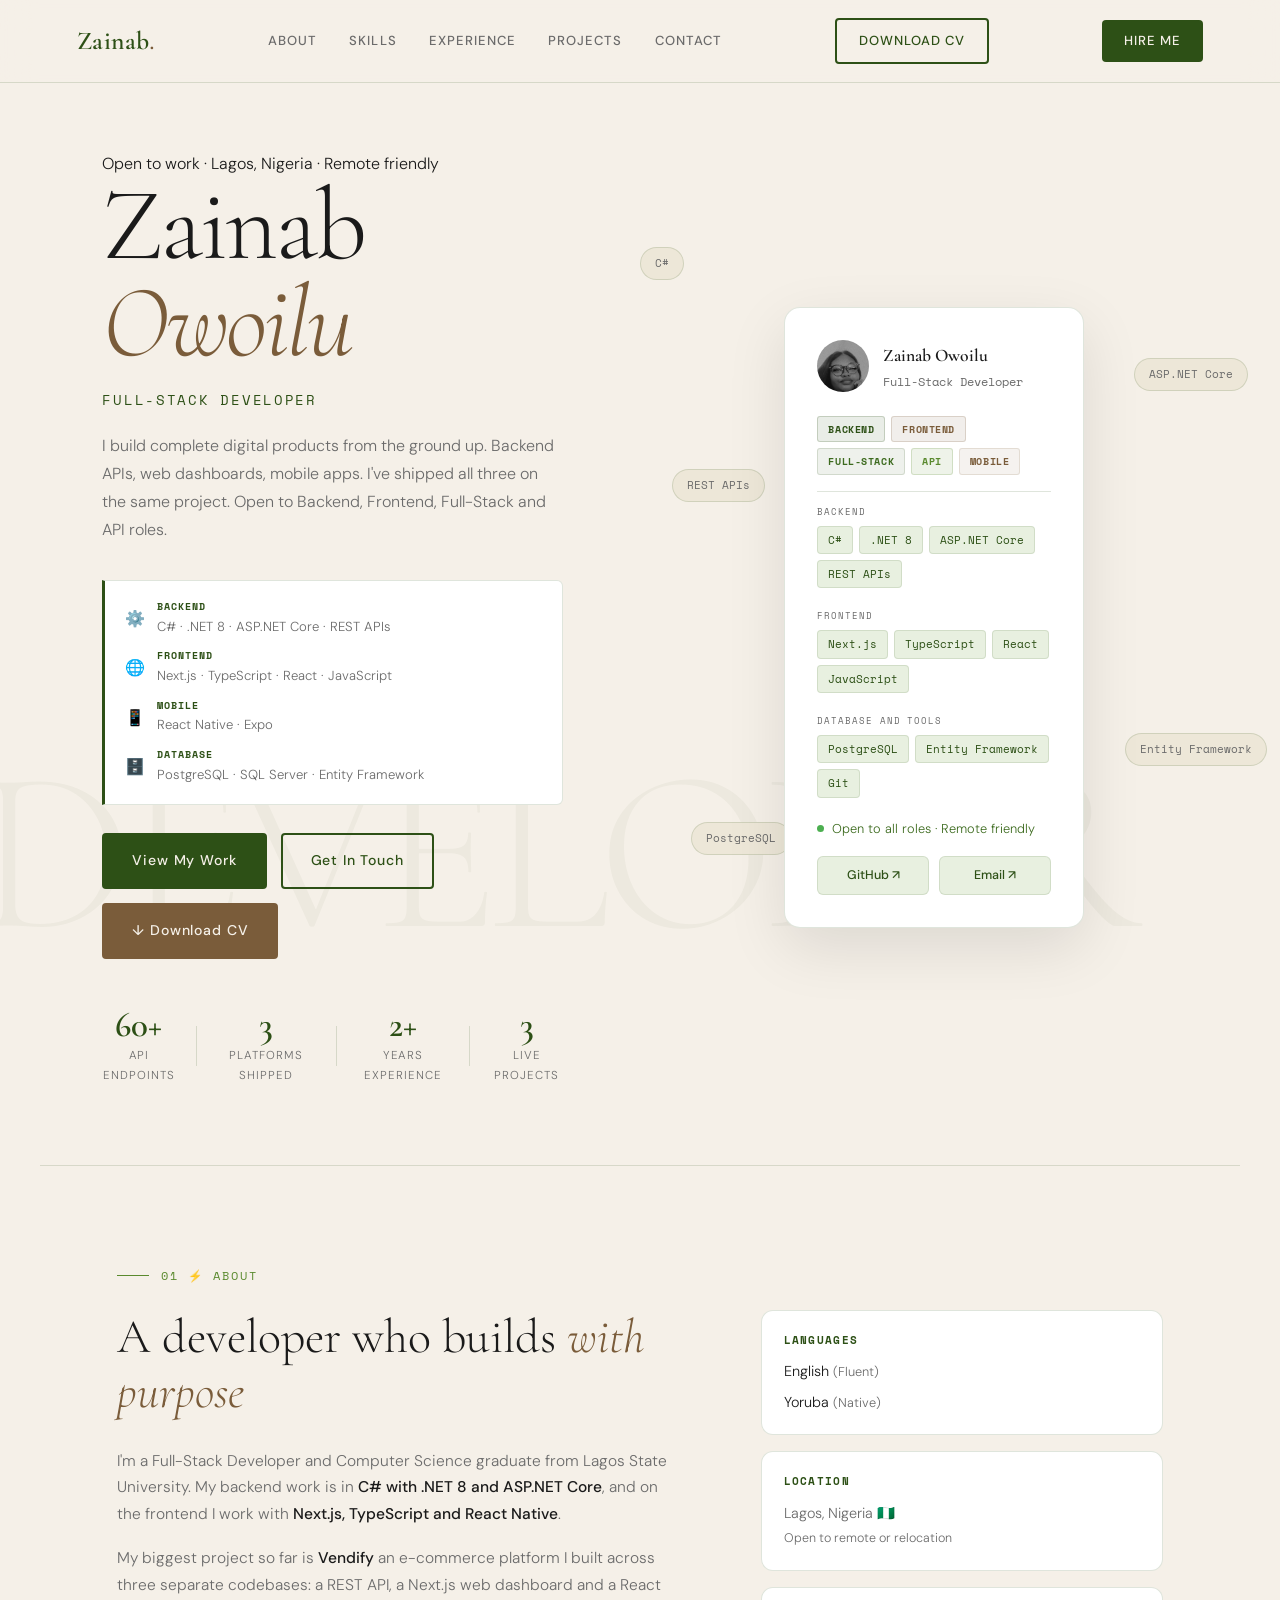
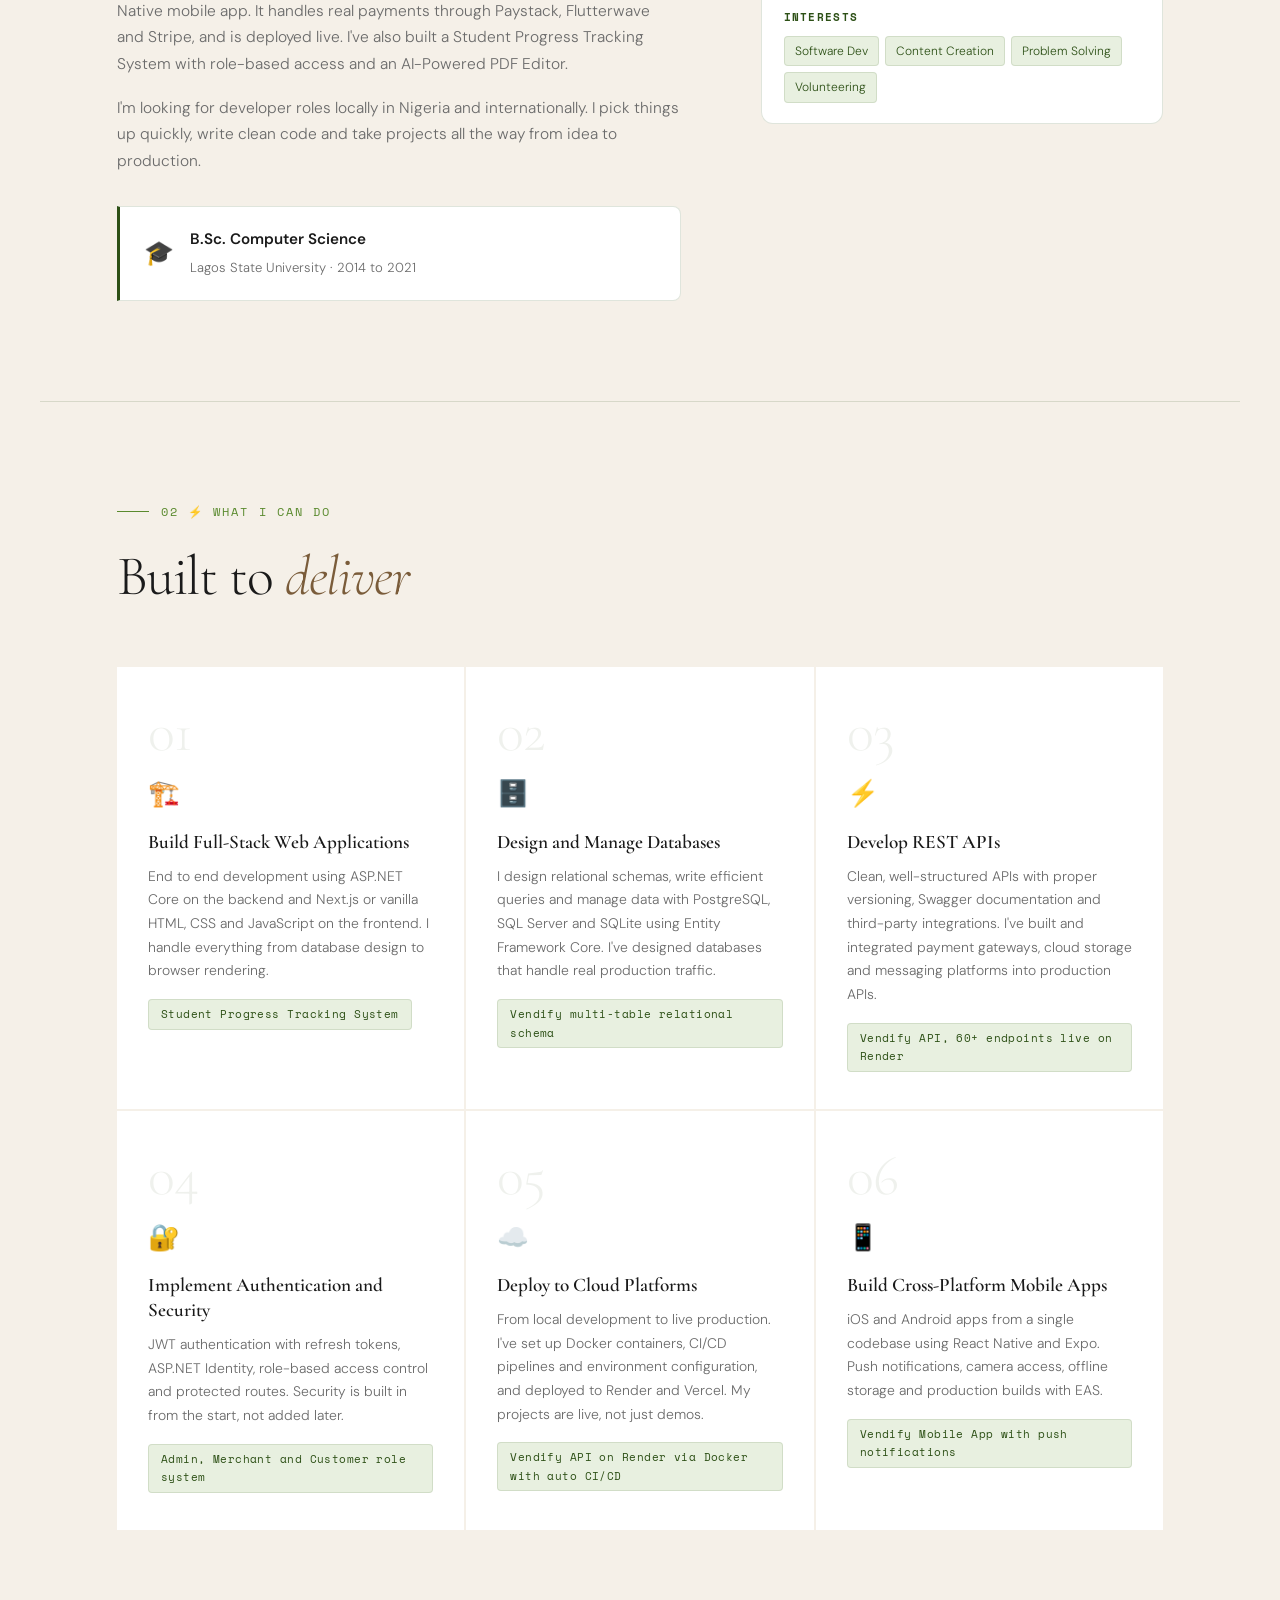
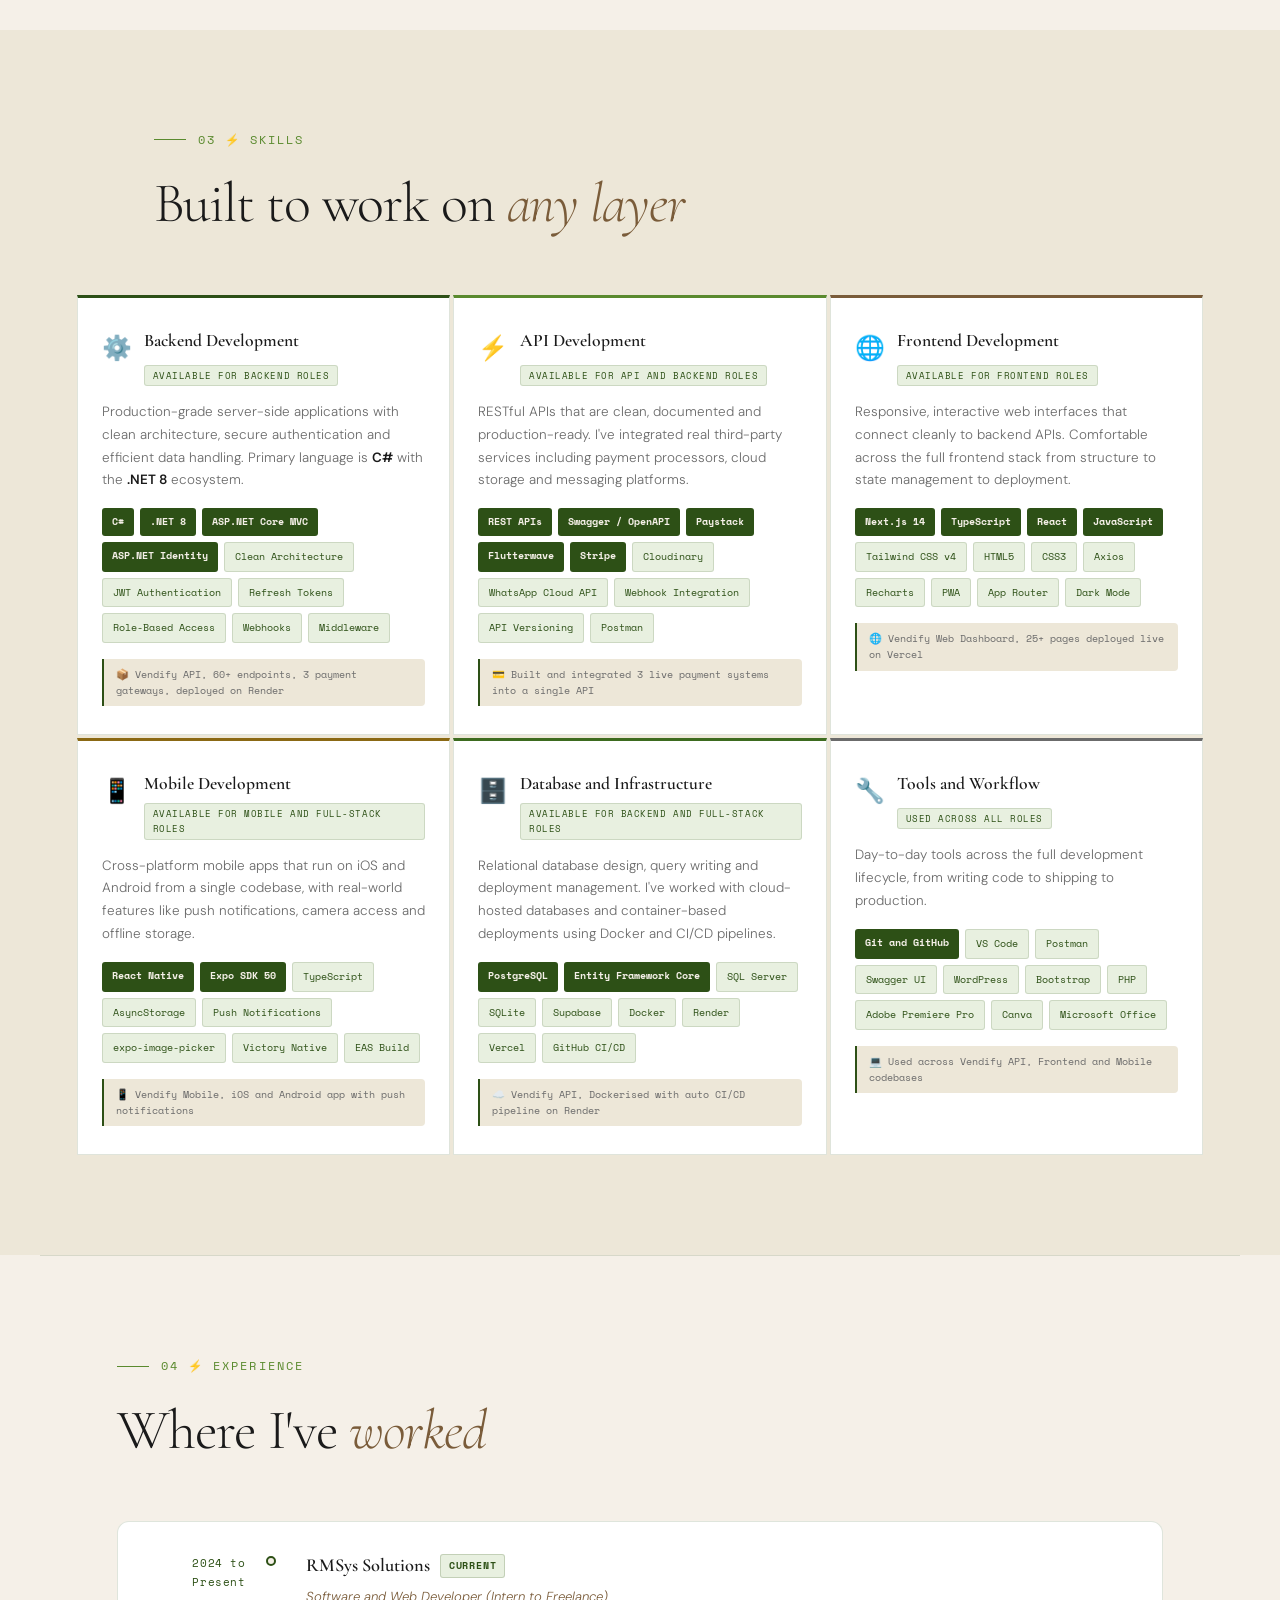
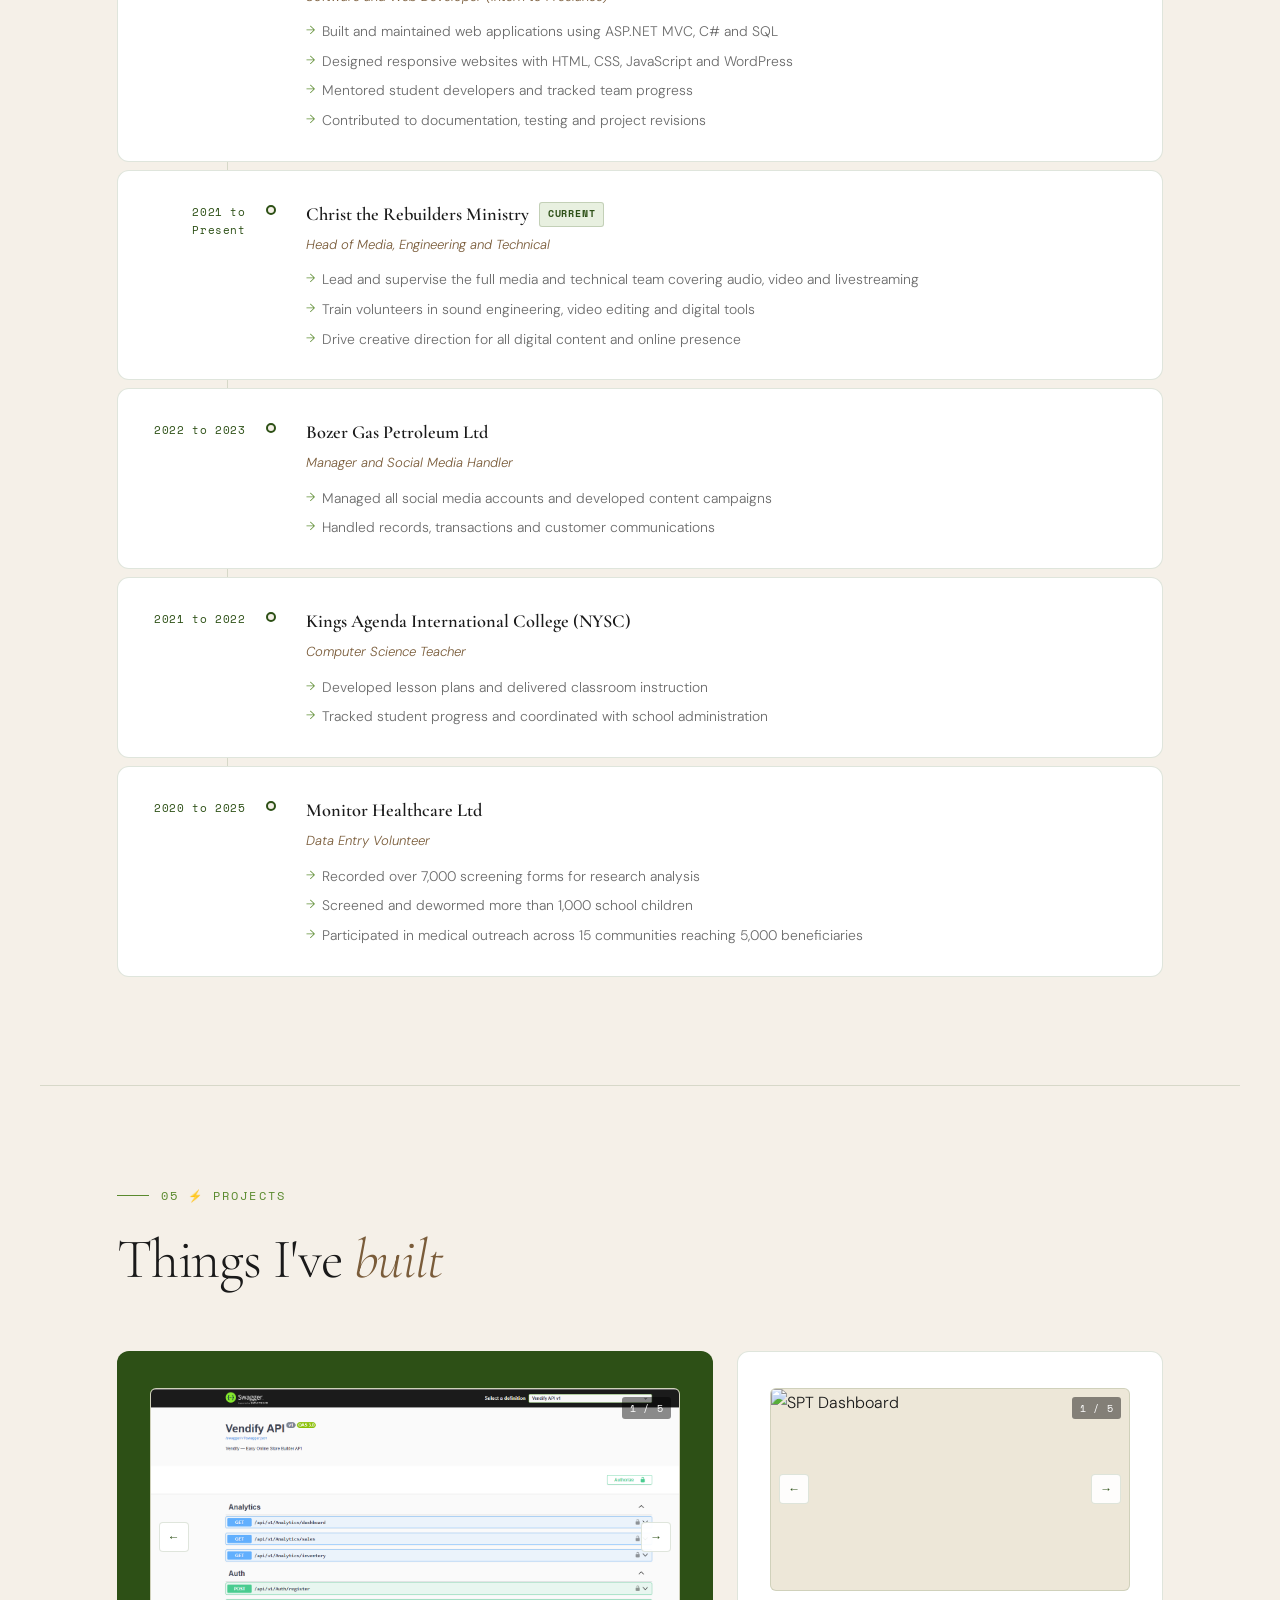
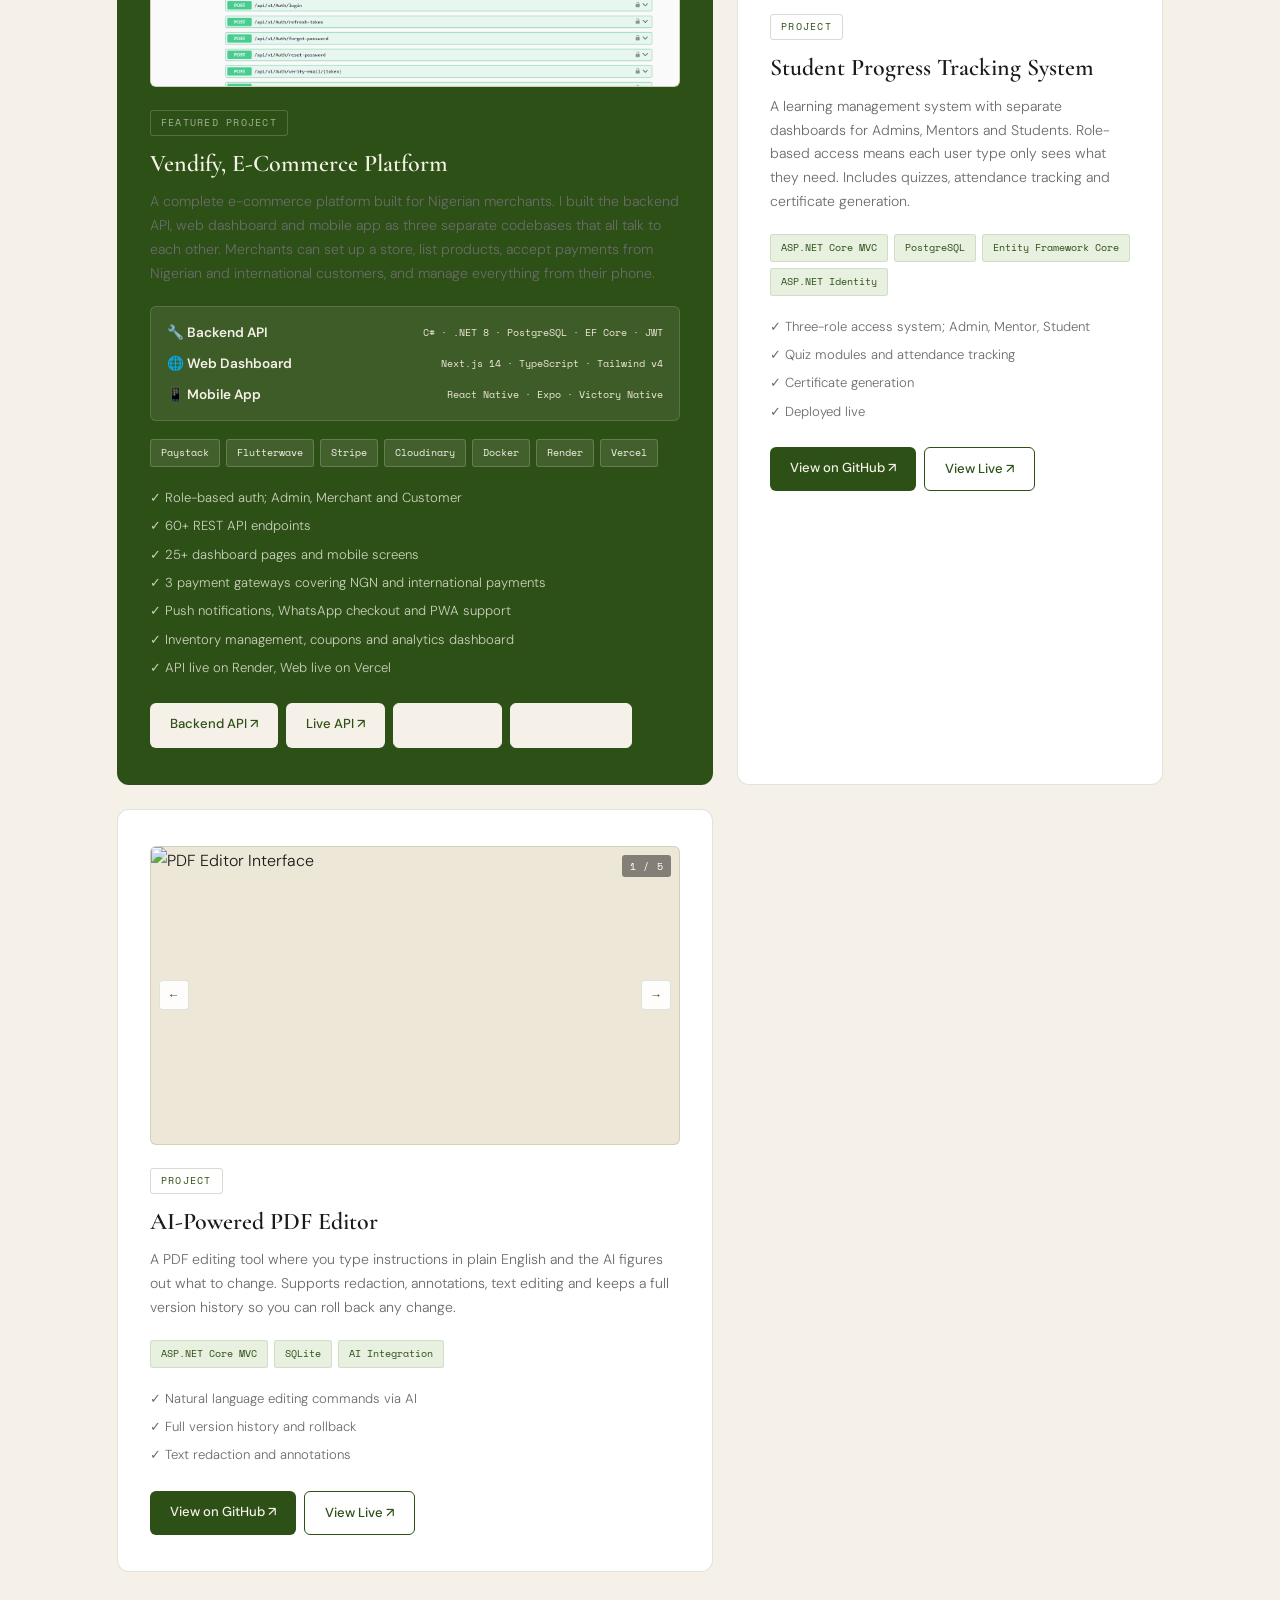
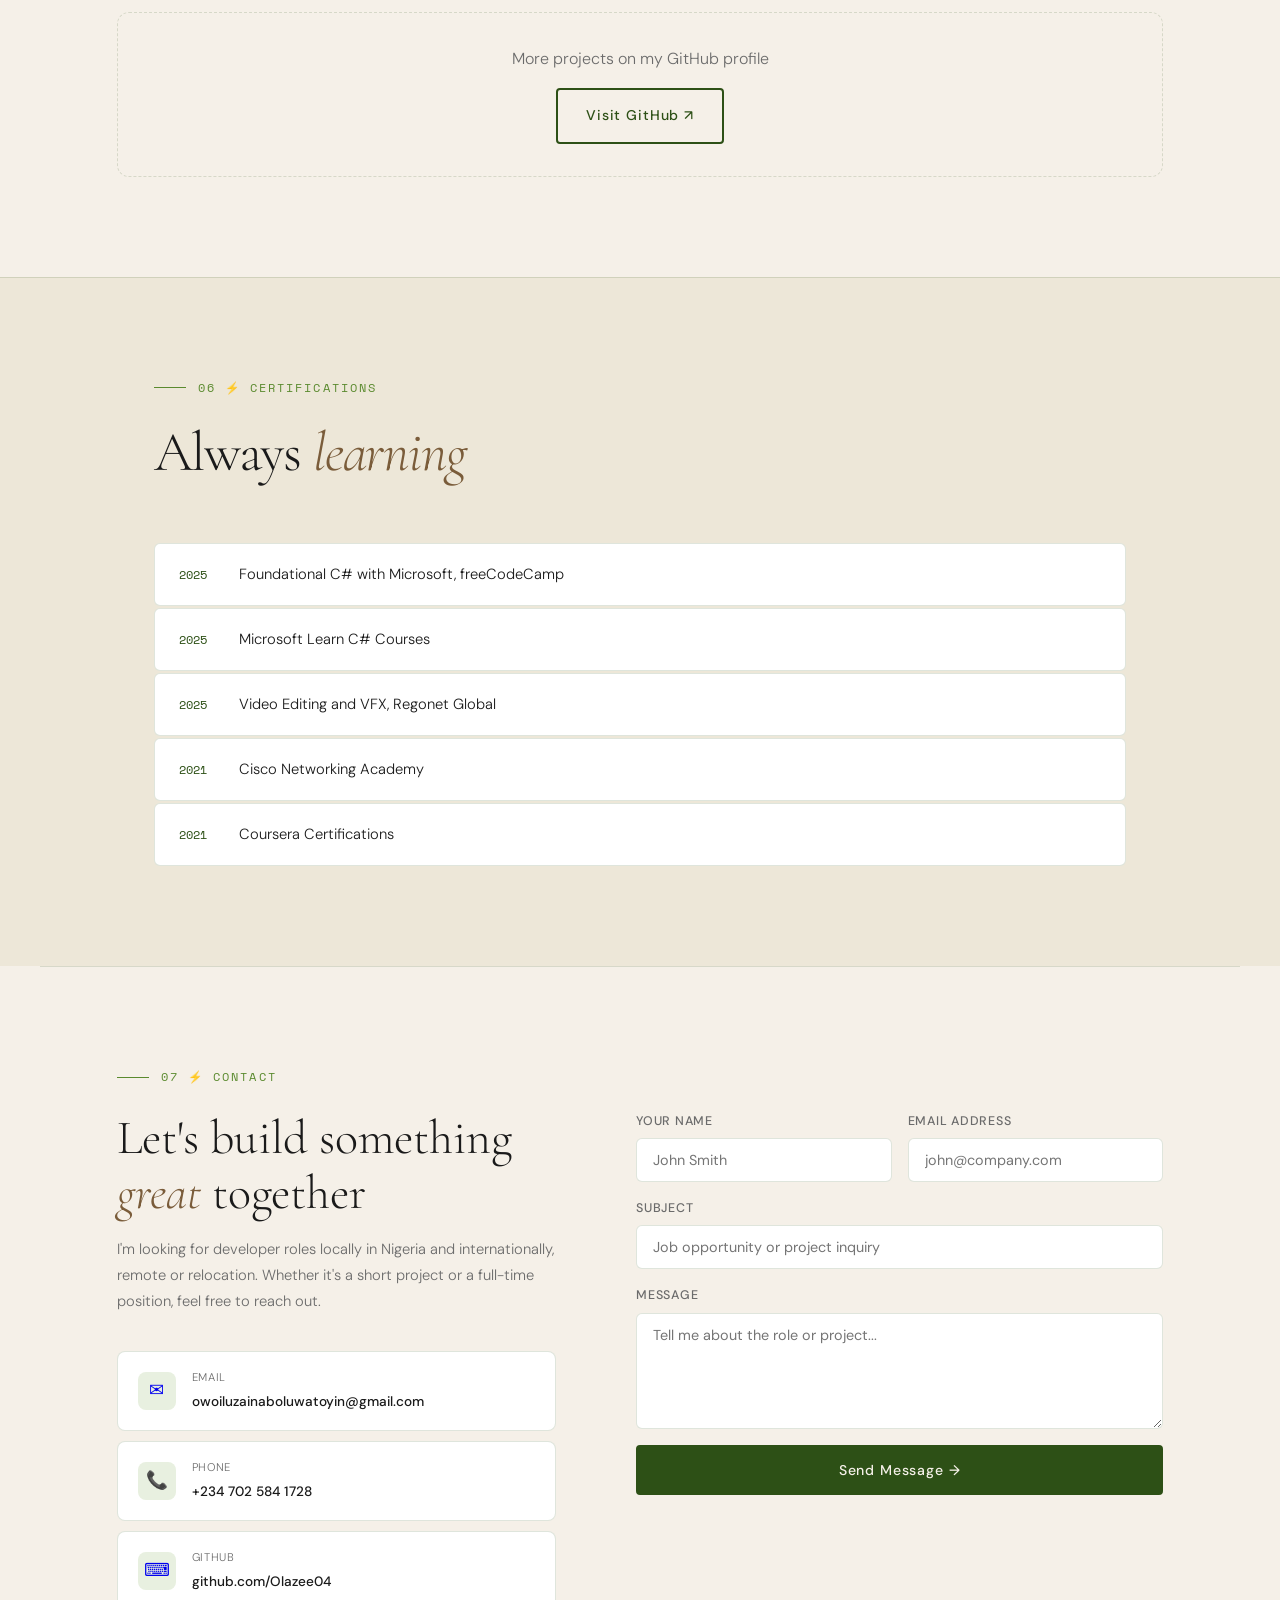
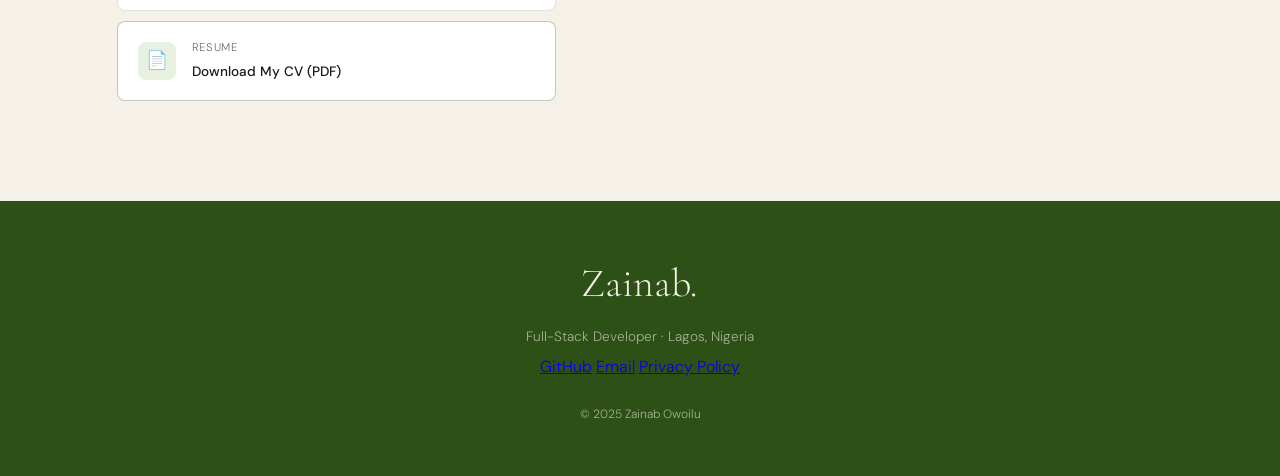
==== commit 918bc88d: "Update" ====
--- a/index.html
+++ b/index.html
@@ -3,14 +3,14 @@
 <head>
   <meta charset="UTF-8" />
   <meta name="viewport" content="width=device-width, initial-scale=1.0"/>
-  <title>Zainab Owoilu — Full-Stack Developer</title>
+  <title>Zainab Owoilu | Full-Stack Developer</title>
+  <meta name="description" content="Full-Stack Developer based in Lagos, Nigeria. Backend APIs with C# and .NET 8, web apps with Next.js and TypeScript, mobile apps with React Native." />
   <link rel="preconnect" href="https://fonts.googleapis.com">
   <link href="https://fonts.googleapis.com/css2?family=Cormorant+Garamond:ital,wght@0,300;0,400;0,600;1,300;1,400&family=DM+Sans:wght@300;400;500&family=Space+Mono:wght@400;700&display=swap" rel="stylesheet">
   <link rel="stylesheet" href="style.css" />
 </head>
 <body>
 
-  <!-- ═══ LOADING SCREEN ═══ -->
   <div id="loader">
     <div class="loader-inner">
       <span class="loader-name">Z.O</span>
@@ -18,7 +18,6 @@
     </div>
   </div>
 
-  <!-- ═══ NAVIGATION ═══ -->
   <nav id="nav">
     <a href="#hero" class="nav-logo">Zainab<em>.</em></a>
     <div class="nav-links">
@@ -33,139 +32,133 @@
     <button class="nav-toggle" id="navToggle">&#9776;</button>
   </nav>
 
-  <!-- ═══ MOBILE MENU ═══ -->
   <div class="mobile-menu" id="mobileMenu">
     <a href="#about" onclick="closeMobile()">About</a>
-    <a href="#what-i-do" onclick="closeMobile()">what i do</a>
     <a href="#skills" onclick="closeMobile()">Skills</a>
     <a href="#experience" onclick="closeMobile()">Experience</a>
     <a href="#projects" onclick="closeMobile()">Projects</a>
     <a href="#contact" onclick="closeMobile()">Contact</a>
+    <a href="Zainab-Owoilu-CV.pdf" download onclick="closeMobile()">Download CV</a>
   </div>
 
-  <!-- ═══ HERO ═══ -->
   <section id="hero">
     <div class="hero-bg-text">DEVELOPER</div>
     <div class="hero-content">
- <div class="hero-badge">
-  <span class="badge-dot"></span>
-  Available for work · Lagos, Nigeria · Open to Remote
-</div>
-<h1 class="hero-name">
-  <span class="line-reveal">Zainab</span>
-  <span class="line-reveal delay-1"><em>Owoilu</em></span>
-</h1>
-<p class="hero-role line-reveal delay-2">Full-Stack Developer</p>
-<p class="hero-desc line-reveal delay-3">
-  I build complete digital products — from <strong>REST APIs & databases</strong> to <strong>web dashboards & mobile apps</strong>. Available for Backend, Frontend, Full-Stack, and API roles.
-</p>
-
-<div class="hero-layers line-reveal delay-4">
-  <div class="hl-item">
-    <span class="hl-icon">⚙️</span>
-    <div>
-      <span class="hl-label">Backend</span>
-      <span class="hl-tech">C# · .NET 8 · ASP.NET Core · REST APIs</span>
-    </div>
-  </div>
-  <div class="hl-item">
-    <span class="hl-icon">🌐</span>
-    <div>
-      <span class="hl-label">Frontend</span>
-      <span class="hl-tech">Next.js · TypeScript · React · JavaScript</span>
-    </div>
-  </div>
-  <div class="hl-item">
-    <span class="hl-icon">📱</span>
-    <div>
-      <span class="hl-label">Mobile</span>
-      <span class="hl-tech">React Native · Expo</span>
-    </div>
-  </div>
-  <div class="hl-item">
-    <span class="hl-icon">🗄️</span>
-    <div>
-      <span class="hl-label">Database</span>
-      <span class="hl-tech">PostgreSQL · SQL Server · Entity Framework</span>
-    </div>
-  </div>
-</div>
+
+      <div class="hero-status-bar">
+        <span class="status-indicator"></span>
+        <span>Open to work</span>
+        <span class="status-sep">·</span>
+        <span>Lagos, Nigeria</span>
+        <span class="status-sep">·</span>
+        <span>Remote friendly</span>
+      </div>
+
+      <h1 class="hero-name">
+        <span class="line-reveal">Zainab</span>
+        <span class="line-reveal delay-1"><em>Owoilu</em></span>
+      </h1>
+
+      <p class="hero-role line-reveal delay-2">Full-Stack Developer</p>
+
+      <p class="hero-desc line-reveal delay-3">
+        I build complete digital products from the ground up. Backend APIs, web dashboards, mobile apps. I've shipped all three on the same project. Open to Backend, Frontend, Full-Stack and API roles.
+      </p>
+
+      <div class="hero-layers line-reveal delay-4">
+        <div class="hl-item">
+          <span class="hl-icon">⚙️</span>
+          <div>
+            <span class="hl-label">Backend</span>
+            <span class="hl-tech">C# · .NET 8 · ASP.NET Core · REST APIs</span>
+          </div>
+        </div>
+        <div class="hl-item">
+          <span class="hl-icon">🌐</span>
+          <div>
+            <span class="hl-label">Frontend</span>
+            <span class="hl-tech">Next.js · TypeScript · React · JavaScript</span>
+          </div>
+        </div>
+        <div class="hl-item">
+          <span class="hl-icon">📱</span>
+          <div>
+            <span class="hl-label">Mobile</span>
+            <span class="hl-tech">React Native · Expo</span>
+          </div>
+        </div>
+        <div class="hl-item">
+          <span class="hl-icon">🗄️</span>
+          <div>
+            <span class="hl-label">Database</span>
+            <span class="hl-tech">PostgreSQL · SQL Server · Entity Framework</span>
+          </div>
+        </div>
+      </div>
 
       <div class="hero-actions line-reveal delay-4">
         <a href="#projects" class="btn-primary">View My Work</a>
         <a href="#contact" class="btn-outline">Get In Touch</a>
         <a href="Zainab-Owoilu-CV.pdf" download class="btn-download">↓ Download CV</a>
       </div>
+
       <div class="hero-stats line-reveal delay-5">
-    
-        <div class="stat"><span class="stat-num">60+</span><span class="stat-label">API Endpoints Built</span></div>
+        <div class="stat"><span class="stat-num">60+</span><span class="stat-label">API Endpoints</span></div>
         <div class="stat-divider"></div>
-        <div class="stat"><span class="stat-num">3</span><span class="stat-label">Platforms (API/Web/Mobile)</span></div>
+        <div class="stat"><span class="stat-num">3</span><span class="stat-label">Platforms Shipped</span></div>
         <div class="stat-divider"></div>
-
         <div class="stat"><span class="stat-num">2+</span><span class="stat-label">Years Experience</span></div>
         <div class="stat-divider"></div>
-        <div class="stat"><span class="stat-num">3+</span><span class="stat-label">Live Projects</span></div>
-        <div class="stat-divider"></div>
-        <div class="stat"><span class="stat-num">5+</span><span class="stat-label">Certifications</span></div>
-      </div>
-    </div>
+        <div class="stat"><span class="stat-num">3</span><span class="stat-label">Live Projects</span></div>
+      </div>
+
+    </div>
+
     <div class="hero-visual">
-     <div class="hero-card">
-  <div class="hc-top">
-    <div class="hc-avatar">ZO</div>
-    <div>
-      <div class="hc-name">Zainab Owoilu</div>
-      <div class="hc-title">Full-Stack Developer</div>
-    </div>
-  </div>
-
-  <div class="hc-roles">
-    <div class="hc-role-tag backend">Backend Dev</div>
-    <div class="hc-role-tag frontend">Frontend Dev</div>
-    <div class="hc-role-tag fullstack">Full-Stack</div>
-    <div class="hc-role-tag api">API Dev</div>
-    <div class="hc-role-tag mobile">Mobile Dev</div>
-  </div>
-
-  <div class="hc-divider"></div>
-
-  <div class="hc-stack-group">
-    <div class="hc-stack-label">Backend</div>
-    <div class="hc-stack">
-      <span>C#</span><span>.NET 8</span><span>ASP.NET Core</span>
-      <span>REST APIs</span>
-    </div>
-  </div>
-
-  <div class="hc-stack-group">
-    <div class="hc-stack-label">Frontend</div>
-    <div class="hc-stack">
-      <span>Next.js</span><span>TypeScript</span>
-      <span>React</span><span>JavaScript</span>
-    </div>
-  </div>
-
-  <div class="hc-stack-group">
-    <div class="hc-stack-label">Database & Tools</div>
-    <div class="hc-stack">
-      <span>PostgreSQL</span><span>Entity Framework</span>
-      <span>Git</span>
-    </div>
-  </div>
-
-  <div class="hc-status">
-    <span class="live-dot"></span> Open to all roles · Remote friendly
-  </div>
-
-  <div class="hc-links">
-    <a href="https://github.com/Olazee04" target="_blank">GitHub ↗</a>
-    <a href="mailto:owoiluzainaboluwatoyin@gmail.com">Email ↗</a>
-  </div>
-</div>
+      <div class="hero-card">
+        <div class="hc-top">
+          <img src="Zee.jpeg" alt="Zainab Owoilu" style="width:52px;height:52px;border-radius:50%;object-fit:cover;object-position:center top;flex-shrink:0;" onerror="this.outerHTML='<div class=hc-avatar>ZO</div>'" />
+          <div>
+            <div class="hc-name">Zainab Owoilu</div>
+            <div class="hc-title">Full-Stack Developer</div>
+          </div>
+        </div>
+        <div class="hc-roles">
+          <div class="hc-role-tag backend">Backend</div>
+          <div class="hc-role-tag frontend">Frontend</div>
+          <div class="hc-role-tag fullstack">Full-Stack</div>
+          <div class="hc-role-tag api">API</div>
+          <div class="hc-role-tag mobile">Mobile</div>
+        </div>
+        <div class="hc-divider"></div>
+        <div class="hc-stack-group">
+          <div class="hc-stack-label">Backend</div>
+          <div class="hc-stack">
+            <span>C#</span><span>.NET 8</span><span>ASP.NET Core</span><span>REST APIs</span>
+          </div>
+        </div>
+        <div class="hc-stack-group">
+          <div class="hc-stack-label">Frontend</div>
+          <div class="hc-stack">
+            <span>Next.js</span><span>TypeScript</span><span>React</span><span>JavaScript</span>
+          </div>
+        </div>
+        <div class="hc-stack-group">
+          <div class="hc-stack-label">Database and Tools</div>
+          <div class="hc-stack">
+            <span>PostgreSQL</span><span>Entity Framework</span><span>Git</span>
+          </div>
+        </div>
+        <div class="hc-status">
+          <span class="live-dot"></span> Open to all roles · Remote friendly
+        </div>
+        <div class="hc-links">
+          <a href="https://github.com/Olazee04" target="_blank">GitHub ↗</a>
+          <a href="mailto:owoiluzainaboluwatoyin@gmail.com">Email ↗</a>
+        </div>
       </div>
       <div class="hero-floats">
-        <div class="float-pill f1">ASP.NET Core MVC</div>
+        <div class="float-pill f1">ASP.NET Core</div>
         <div class="float-pill f2">REST APIs</div>
         <div class="float-pill f3">Entity Framework</div>
         <div class="float-pill f4">PostgreSQL</div>
@@ -174,20 +167,19 @@
     </div>
   </section>
 
-  <!-- ═══ ABOUT ═══ -->
   <section id="about">
-    <div class="section-label">01 — About</div>
+    <div class="section-label">01 ⚡ About</div>
     <div class="about-grid">
       <div class="about-text reveal">
         <h2>A developer who builds <em>with purpose</em></h2>
-<p>I'm a <strong>Full-Stack Developer</strong> and Computer Science graduate from Lagos State University with hands-on experience building complete digital products — backend APIs, web dashboards, and mobile apps. My primary backend language is <strong>C#</strong> with <strong>.NET 8 and ASP.NET Core</strong>, and on the frontend I work with <strong>Next.js, TypeScript, and React Native</strong>.</p>
-<p>My flagship project, <strong>Vendify</strong>, is a complete e-commerce platform I built across three codebases — a REST API, a Next.js web dashboard, and a React Native mobile app — with real payment integrations (Paystack, Flutterwave, Stripe) and live deployments. I've also built a <strong>Student Progress Tracking System</strong> with role-based access and live deployment, and an <strong>AI-Powered PDF Editor</strong>.</p>
-<p>I'm open to <strong>Backend, Frontend, Full-Stack, API, and Mobile</strong> roles — locally in Nigeria and internationally. I adapt quickly, write clean code, and take projects from idea to deployment. Currently expanding my skills through Microsoft certifications.</p>
-<div class="about-edu">
+        <p>I'm a Full-Stack Developer and Computer Science graduate from Lagos State University. My backend work is in <strong>C# with .NET 8 and ASP.NET Core</strong>, and on the frontend I work with <strong>Next.js, TypeScript and React Native</strong>.</p>
+        <p>My biggest project so far is <strong>Vendify</strong>  an e-commerce platform I built across three separate codebases: a REST API, a Next.js web dashboard and a React Native mobile app. It handles real payments through Paystack, Flutterwave and Stripe, and is deployed live. I've also built a Student Progress Tracking System with role-based access and an AI-Powered PDF Editor.</p>
+        <p>I'm looking for developer roles locally in Nigeria and internationally. I pick things up quickly, write clean code and take projects all the way from idea to production.</p>
+        <div class="about-edu">
           <div class="edu-icon">🎓</div>
           <div>
             <strong>B.Sc. Computer Science</strong>
-            <span>Lagos State University · 2014 – 2021</span>
+            <span>Lagos State University · 2014 to 2021</span>
           </div>
         </div>
       </div>
@@ -201,7 +193,7 @@
         </div>
         <div class="aside-card">
           <h4>Location</h4>
-          <p>Lagos, Nigeria 🇳🇬<br><small>Open to remote / relocation</small></p>
+          <p>Lagos, Nigeria 🇳🇬<br><small>Open to remote or relocation</small></p>
         </div>
         <div class="aside-card">
           <h4>Interests</h4>
@@ -213,444 +205,367 @@
           </div>
         </div>
       </div>
-
-    </div>
-  </section>
-
-  <!-- ═══ WHAT I CAN DO ═══ -->
-<section id="what-i-do">
-  <div class="section-label">02 — What I Can Do</div>
-  <h2 class="section-title reveal">Built to <em>deliver</em></h2>
-  <div class="wid-grid reveal">
-
-    <div class="wid-card">
-      <div class="wid-number">01</div>
-      <div class="wid-icon">🏗️</div>
-      <h3>Build Full-Stack Web Applications</h3>
-      <p>End-to-end development using ASP.NET Core MVC on the backend and clean HTML, CSS, JavaScript on the frontend — from database to browser.</p>
-      <div class="wid-example">e.g. Student Progress Tracking System</div>
-    </div>
-
-    <div class="wid-card">
-      <div class="wid-number">02</div>
-      <div class="wid-icon">🗄️</div>
-      <h3>Design & Manage Databases</h3>
-      <p>Design relational database schemas, write efficient queries, and manage data using PostgreSQL, SQL Server, and SQLite with Entity Framework Core.</p>
-      <div class="wid-example">e.g. Role-based access with relational data</div>
-    </div>
-
-    <div class="wid-card">
-      <div class="wid-number">03</div>
-      <div class="wid-icon">⚡</div>
-      <h3>Develop REST APIs</h3>
-      <p>Build clean, well-structured APIs that connect frontend interfaces to backend logic — following REST principles and best practices.</p>
-      <div class="wid-example">e.g. API endpoints</div>
-    </div>
-
-    <div class="wid-card">
-      <div class="wid-number">04</div>
-      <div class="wid-icon">🔐</div>
-      <h3>Implement Authentication & Security</h3>
-      <p>Secure applications with ASP.NET Identity, role-based access control, and protected routes — keeping user data safe.</p>
-      <div class="wid-example">e.g. role system</div>
-    </div>
-
-    <div class="wid-card">
-      <div class="wid-number">05</div>
-      <div class="wid-icon">☁️</div>
-      <h3>Deploy Applications to Cloud Platforms</h3>
-      <p>Take projects from local development to live deployment — including environment configuration, hosting setup, and going live.</p>
-      <div class="wid-example">e.g. deployment to live environment</div>
-    </div>
-
-    <div class="wid-card">
-      <div class="wid-number">06</div>
-      <div class="wid-icon">🎬</div>
-      <h3>Create & Manage Digital Content</h3>
-      <p>Produce professional video content, manage social media strategy, and drive online engagement — bringing both technical and creative value.</p>
-      <div class="wid-example">e.g. Video editing</div>
-    </div>
-
-  </div>
-</section>
-
- <!-- ═══ SKILLS ═══ -->
-<section id="skills">
-  <div class="section-label">03 — Skills</div>
-  <h2 class="section-title reveal">Built to work on <em>any layer</em></h2>
-
-  <div class="skills-by-role reveal">
-
-    <div class="sbr-card backend-card">
-      <div class="sbr-header">
-        <span class="sbr-icon">⚙️</span>
-        <div>
-          <h3>Backend Development</h3>
-          <span class="sbr-badge">Hire me for: Backend roles</span>
-        </div>
-      </div>
-      <p>I build production-grade server-side applications with clean architecture, secure authentication, and efficient data handling. My primary backend language is <strong>C#</strong> with the <strong>.NET 8</strong> ecosystem.</p>
-      <div class="sbr-tags">
-        <span class="tag-primary">C#</span>
-        <span class="tag-primary">.NET 8</span>
-        <span class="tag-primary">ASP.NET Core MVC</span>
-        <span class="tag-primary">ASP.NET Identity</span>
-        <span class="tag-secondary">Clean Architecture</span>
-        <span class="tag-secondary">JWT Authentication</span>
-        <span class="tag-secondary">Refresh Tokens</span>
-        <span class="tag-secondary">Role-Based Access</span>
-        <span class="tag-secondary">Webhooks</span>
-        <span class="tag-secondary">Middleware</span>
-      </div>
-      <div class="sbr-proof">
-        <span>📦</span> Vendify API — 60+ endpoints, 3 payment gateways, deployed on Render
-      </div>
-    </div>
-
-    <div class="sbr-card api-card">
-      <div class="sbr-header">
-        <span class="sbr-icon">⚡</span>
-        <div>
-          <h3>API Development</h3>
-          <span class="sbr-badge">Hire me for: API / Backend roles</span>
-        </div>
-      </div>
-      <p>I design and build RESTful APIs that are clean, documented, and production-ready. I've integrated real third-party services including payment processors, cloud storage, and messaging platforms.</p>
-      <div class="sbr-tags">
-        <span class="tag-primary">REST APIs</span>
-        <span class="tag-primary">Swagger / OpenAPI</span>
-        <span class="tag-primary">Paystack</span>
-        <span class="tag-primary">Flutterwave</span>
-        <span class="tag-primary">Stripe</span>
-        <span class="tag-secondary">Cloudinary</span>
-        <span class="tag-secondary">WhatsApp Cloud API</span>
-        <span class="tag-secondary">Webhook Integration</span>
-        <span class="tag-secondary">API Versioning</span>
-        <span class="tag-secondary">Postman</span>
-      </div>
-      <div class="sbr-proof">
-        <span>💳</span> Built and integrated 3 live payment systems into a single API
-      </div>
-    </div>
-
-    <div class="sbr-card frontend-card">
-      <div class="sbr-header">
-        <span class="sbr-icon">🌐</span>
-        <div>
-          <h3>Frontend Development</h3>
-          <span class="sbr-badge">Hire me for: Frontend roles</span>
-        </div>
-      </div>
-      <p>I build responsive, interactive web interfaces that connect cleanly to backend APIs. I'm comfortable working across the full frontend stack from structure to state management to deployment.</p>
-      <div class="sbr-tags">
-        <span class="tag-primary">Next.js 14</span>
-        <span class="tag-primary">TypeScript</span>
-        <span class="tag-primary">React</span>
-        <span class="tag-primary">JavaScript</span>
-        <span class="tag-secondary">Tailwind CSS v4</span>
-        <span class="tag-secondary">HTML5</span>
-        <span class="tag-secondary">CSS3</span>
-        <span class="tag-secondary">Axios</span>
-        <span class="tag-secondary">Recharts</span>
-        <span class="tag-secondary">PWA</span>
-        <span class="tag-secondary">App Router</span>
-        <span class="tag-secondary">Dark Mode</span>
-      </div>
-      <div class="sbr-proof">
-        <span>🌐</span> Vendify Web — 25+ pages, deployed live on Vercel
-      </div>
-    </div>
-
-    <div class="sbr-card mobile-card">
-      <div class="sbr-header">
-        <span class="sbr-icon">📱</span>
-        <div>
-          <h3>Mobile Development</h3>
-          <span class="sbr-badge">Hire me for: Mobile / Full-Stack roles</span>
-        </div>
-      </div>
-      <p>I build cross-platform mobile apps that run on iOS and Android from a single codebase — with real-world features like push notifications, camera access, and offline storage.</p>
-      <div class="sbr-tags">
-        <span class="tag-primary">React Native</span>
-        <span class="tag-primary">Expo SDK 50</span>
-        <span class="tag-secondary">TypeScript</span>
-        <span class="tag-secondary">AsyncStorage</span>
-        <span class="tag-secondary">Push Notifications</span>
-        <span class="tag-secondary">expo-image-picker</span>
-        <span class="tag-secondary">Victory Native</span>
-        <span class="tag-secondary">EAS Build</span>
-      </div>
-      <div class="sbr-proof">
-        <span>📱</span> Vendify Mobile — iOS & Android app with push notifications
-      </div>
-    </div>
-
-    <div class="sbr-card database-card">
-      <div class="sbr-header">
-        <span class="sbr-icon">🗄️</span>
-        <div>
-          <h3>Database & Infrastructure</h3>
-          <span class="sbr-badge">Hire me for: Backend / Full-Stack roles</span>
-        </div>
-      </div>
-      <p>I design relational database schemas, write queries, and manage deployments. I've worked with cloud-hosted databases and container-based deployments using Docker and CI/CD pipelines.</p>
-      <div class="sbr-tags">
-        <span class="tag-primary">PostgreSQL</span>
-        <span class="tag-primary">Entity Framework Core</span>
-        <span class="tag-secondary">SQL Server</span>
-        <span class="tag-secondary">SQLite</span>
-        <span class="tag-secondary">Supabase</span>
-        <span class="tag-secondary">Docker</span>
-        <span class="tag-secondary">Render</span>
-        <span class="tag-secondary">Vercel</span>
-        <span class="tag-secondary">GitHub CI/CD</span>
-      </div>
-      <div class="sbr-proof">
-        <span>☁️</span> Vendify API — Dockerised, deployed with auto CI/CD on Render
-      </div>
-    </div>
-
-    <div class="sbr-card tools-card">
-      <div class="sbr-header">
-        <span class="sbr-icon">🔧</span>
-        <div>
-          <h3>Tools & Workflow</h3>
-          <span class="sbr-badge">Used across all roles</span>
-        </div>
-      </div>
-      <p>Day-to-day tools I'm comfortable with across the full development lifecycle — from writing code to shipping to production.</p>
-      <div class="sbr-tags">
-        <span class="tag-primary">Git & GitHub</span>
-        <span class="tag-secondary">VS Code</span>
-        <span class="tag-secondary">Postman</span>
-        <span class="tag-secondary">Swagger UI</span>
-        <span class="tag-secondary">WordPress</span>
-        <span class="tag-secondary">Bootstrap</span>
-        <span class="tag-secondary">PHP</span>
-        <span class="tag-secondary">Adobe Premiere Pro</span>
-        <span class="tag-secondary">Canva</span>
-        <span class="tag-secondary">Microsoft Office</span>
-      </div>
-      <div class="sbr-proof">
-        <span>💻</span> Used across Vendify API, Frontend, and Mobile codebases
-      </div>
-    </div>
-
-  </div>
-</section>
-
-  <!-- ═══ EXPERIENCE ═══ -->
+    </div>
+  </section>
+
+  <section id="what-i-do">
+    <div class="section-label">02 ⚡ What I Can Do</div>
+    <h2 class="section-title reveal">Built to <em>deliver</em></h2>
+    <div class="wid-grid reveal">
+      <div class="wid-card">
+        <div class="wid-number">01</div>
+        <div class="wid-icon">🏗️</div>
+        <h3>Build Full-Stack Web Applications</h3>
+        <p>End to end development using ASP.NET Core on the backend and Next.js or vanilla HTML, CSS and JavaScript on the frontend. I handle everything from database design to browser rendering.</p>
+        <div class="wid-example">Student Progress Tracking System</div>
+      </div>
+      <div class="wid-card">
+        <div class="wid-number">02</div>
+        <div class="wid-icon">🗄️</div>
+        <h3>Design and Manage Databases</h3>
+        <p>I design relational schemas, write efficient queries and manage data with PostgreSQL, SQL Server and SQLite using Entity Framework Core. I've designed databases that handle real production traffic.</p>
+        <div class="wid-example">Vendify multi-table relational schema</div>
+      </div>
+      <div class="wid-card">
+        <div class="wid-number">03</div>
+        <div class="wid-icon">⚡</div>
+        <h3>Develop REST APIs</h3>
+        <p>Clean, well-structured APIs with proper versioning, Swagger documentation and third-party integrations. I've built and integrated payment gateways, cloud storage and messaging platforms into production APIs.</p>
+        <div class="wid-example">Vendify API, 60+ endpoints live on Render</div>
+      </div>
+      <div class="wid-card">
+        <div class="wid-number">04</div>
+        <div class="wid-icon">🔐</div>
+        <h3>Implement Authentication and Security</h3>
+        <p>JWT authentication with refresh tokens, ASP.NET Identity, role-based access control and protected routes. Security is built in from the start, not added later.</p>
+        <div class="wid-example">Admin, Merchant and Customer role system</div>
+      </div>
+      <div class="wid-card">
+        <div class="wid-number">05</div>
+        <div class="wid-icon">☁️</div>
+        <h3>Deploy to Cloud Platforms</h3>
+        <p>From local development to live production. I've set up Docker containers, CI/CD pipelines and environment configuration, and deployed to Render and Vercel. My projects are live, not just demos.</p>
+        <div class="wid-example">Vendify API on Render via Docker with auto CI/CD</div>
+      </div>
+      <div class="wid-card">
+        <div class="wid-number">06</div>
+        <div class="wid-icon">📱</div>
+        <h3>Build Cross-Platform Mobile Apps</h3>
+        <p>iOS and Android apps from a single codebase using React Native and Expo. Push notifications, camera access, offline storage and production builds with EAS.</p>
+        <div class="wid-example">Vendify Mobile App with push notifications</div>
+      </div>
+    </div>
+  </section>
+
+  <section id="skills">
+    <div class="section-label">03 ⚡ Skills</div>
+    <h2 class="section-title reveal">Built to work on <em>any layer</em></h2>
+    <div class="skills-by-role reveal">
+      <div class="sbr-card backend-card">
+        <div class="sbr-header">
+          <span class="sbr-icon">⚙️</span>
+          <div>
+            <h3>Backend Development</h3>
+            <span class="sbr-badge">Available for Backend roles</span>
+          </div>
+        </div>
+        <p>Production-grade server-side applications with clean architecture, secure authentication and efficient data handling. Primary language is <strong>C#</strong> with the <strong>.NET 8</strong> ecosystem.</p>
+        <div class="sbr-tags">
+          <span class="tag-primary">C#</span><span class="tag-primary">.NET 8</span>
+          <span class="tag-primary">ASP.NET Core MVC</span><span class="tag-primary">ASP.NET Identity</span>
+          <span class="tag-secondary">Clean Architecture</span><span class="tag-secondary">JWT Authentication</span>
+          <span class="tag-secondary">Refresh Tokens</span><span class="tag-secondary">Role-Based Access</span>
+          <span class="tag-secondary">Webhooks</span><span class="tag-secondary">Middleware</span>
+        </div>
+        <div class="sbr-proof">📦 Vendify API, 60+ endpoints, 3 payment gateways, deployed on Render</div>
+      </div>
+      <div class="sbr-card api-card">
+        <div class="sbr-header">
+          <span class="sbr-icon">⚡</span>
+          <div>
+            <h3>API Development</h3>
+            <span class="sbr-badge">Available for API and Backend roles</span>
+          </div>
+        </div>
+        <p>RESTful APIs that are clean, documented and production-ready. I've integrated real third-party services including payment processors, cloud storage and messaging platforms.</p>
+        <div class="sbr-tags">
+          <span class="tag-primary">REST APIs</span><span class="tag-primary">Swagger / OpenAPI</span>
+          <span class="tag-primary">Paystack</span><span class="tag-primary">Flutterwave</span>
+          <span class="tag-primary">Stripe</span><span class="tag-secondary">Cloudinary</span>
+          <span class="tag-secondary">WhatsApp Cloud API</span><span class="tag-secondary">Webhook Integration</span>
+          <span class="tag-secondary">API Versioning</span><span class="tag-secondary">Postman</span>
+        </div>
+        <div class="sbr-proof">💳 Built and integrated 3 live payment systems into a single API</div>
+      </div>
+      <div class="sbr-card frontend-card">
+        <div class="sbr-header">
+          <span class="sbr-icon">🌐</span>
+          <div>
+            <h3>Frontend Development</h3>
+            <span class="sbr-badge">Available for Frontend roles</span>
+          </div>
+        </div>
+        <p>Responsive, interactive web interfaces that connect cleanly to backend APIs. Comfortable across the full frontend stack from structure to state management to deployment.</p>
+        <div class="sbr-tags">
+          <span class="tag-primary">Next.js 14</span><span class="tag-primary">TypeScript</span>
+          <span class="tag-primary">React</span><span class="tag-primary">JavaScript</span>
+          <span class="tag-secondary">Tailwind CSS v4</span><span class="tag-secondary">HTML5</span>
+          <span class="tag-secondary">CSS3</span><span class="tag-secondary">Axios</span>
+          <span class="tag-secondary">Recharts</span><span class="tag-secondary">PWA</span>
+          <span class="tag-secondary">App Router</span><span class="tag-secondary">Dark Mode</span>
+        </div>
+        <div class="sbr-proof">🌐 Vendify Web Dashboard, 25+ pages deployed live on Vercel</div>
+      </div>
+      <div class="sbr-card mobile-card">
+        <div class="sbr-header">
+          <span class="sbr-icon">📱</span>
+          <div>
+            <h3>Mobile Development</h3>
+            <span class="sbr-badge">Available for Mobile and Full-Stack roles</span>
+          </div>
+        </div>
+        <p>Cross-platform mobile apps that run on iOS and Android from a single codebase, with real-world features like push notifications, camera access and offline storage.</p>
+        <div class="sbr-tags">
+          <span class="tag-primary">React Native</span><span class="tag-primary">Expo SDK 50</span>
+          <span class="tag-secondary">TypeScript</span><span class="tag-secondary">AsyncStorage</span>
+          <span class="tag-secondary">Push Notifications</span><span class="tag-secondary">expo-image-picker</span>
+          <span class="tag-secondary">Victory Native</span><span class="tag-secondary">EAS Build</span>
+        </div>
+        <div class="sbr-proof">📱 Vendify Mobile, iOS and Android app with push notifications</div>
+      </div>
+      <div class="sbr-card database-card">
+        <div class="sbr-header">
+          <span class="sbr-icon">🗄️</span>
+          <div>
+            <h3>Database and Infrastructure</h3>
+            <span class="sbr-badge">Available for Backend and Full-Stack roles</span>
+          </div>
+        </div>
+        <p>Relational database design, query writing and deployment management. I've worked with cloud-hosted databases and container-based deployments using Docker and CI/CD pipelines.</p>
+        <div class="sbr-tags">
+          <span class="tag-primary">PostgreSQL</span><span class="tag-primary">Entity Framework Core</span>
+          <span class="tag-secondary">SQL Server</span><span class="tag-secondary">SQLite</span>
+          <span class="tag-secondary">Supabase</span><span class="tag-secondary">Docker</span>
+          <span class="tag-secondary">Render</span><span class="tag-secondary">Vercel</span>
+          <span class="tag-secondary">GitHub CI/CD</span>
+        </div>
+        <div class="sbr-proof">☁️ Vendify API, Dockerised with auto CI/CD pipeline on Render</div>
+      </div>
+      <div class="sbr-card tools-card">
+        <div class="sbr-header">
+          <span class="sbr-icon">🔧</span>
+          <div>
+            <h3>Tools and Workflow</h3>
+            <span class="sbr-badge">Used across all roles</span>
+          </div>
+        </div>
+        <p>Day-to-day tools across the full development lifecycle, from writing code to shipping to production.</p>
+        <div class="sbr-tags">
+          <span class="tag-primary">Git and GitHub</span>
+          <span class="tag-secondary">VS Code</span><span class="tag-secondary">Postman</span>
+          <span class="tag-secondary">Swagger UI</span><span class="tag-secondary">WordPress</span>
+          <span class="tag-secondary">Bootstrap</span><span class="tag-secondary">PHP</span>
+          <span class="tag-secondary">Adobe Premiere Pro</span><span class="tag-secondary">Canva</span>
+          <span class="tag-secondary">Microsoft Office</span>
+        </div>
+        <div class="sbr-proof">💻 Used across Vendify API, Frontend and Mobile codebases</div>
+      </div>
+    </div>
+  </section>
+
   <section id="experience">
-    <div class="section-label">04 — Experience</div>
+    <div class="section-label">04 ⚡ Experience</div>
     <h2 class="section-title reveal">Where I've <em>worked</em></h2>
     <div class="timeline reveal">
-
       <div class="tl-item">
-        <div class="tl-date">2024 – Present</div>
+        <div class="tl-date">2024 to Present</div>
         <div class="tl-dot"></div>
         <div class="tl-content">
           <div class="tl-company">RMSys Solutions <span class="tl-badge current">Current</span></div>
-          <div class="tl-role">Software / Web Developer (Intern → Freelance)</div>
+          <div class="tl-role">Software and Web Developer (Intern to Freelance)</div>
           <ul class="tl-list">
-            <li>Built and maintained web applications using ASP.NET MVC, C#, and SQL</li>
-            <li>Designed responsive websites with HTML, CSS, JavaScript & WordPress</li>
-            <li>Mentored and tracked progress of student developers on the team</li>
-            <li>Contributed to documentation, testing, and revision of project components</li>
+            <li>Built and maintained web applications using ASP.NET MVC, C# and SQL</li>
+            <li>Designed responsive websites with HTML, CSS, JavaScript and WordPress</li>
+            <li>Mentored student developers and tracked team progress</li>
+            <li>Contributed to documentation, testing and project revisions</li>
           </ul>
         </div>
       </div>
-
       <div class="tl-item">
-        <div class="tl-date">2021 – Present</div>
+        <div class="tl-date">2021 to Present</div>
         <div class="tl-dot"></div>
         <div class="tl-content">
           <div class="tl-company">Christ the Rebuilders Ministry <span class="tl-badge current">Current</span></div>
-          <div class="tl-role">Head of Media, Engineering & Technical</div>
+          <div class="tl-role">Head of Media, Engineering and Technical</div>
           <ul class="tl-list">
-            <li>Lead and supervise entire media, engineering and technical team — audio, video, livestreaming</li>
-            <li>Train volunteers in sound engineering, video editing, camera handling & digital tools</li>
-            <li>Drive creative direction for digital content and online presence</li>
+            <li>Lead and supervise the full media and technical team covering audio, video and livestreaming</li>
+            <li>Train volunteers in sound engineering, video editing and digital tools</li>
+            <li>Drive creative direction for all digital content and online presence</li>
           </ul>
         </div>
       </div>
-
       <div class="tl-item">
-        <div class="tl-date">2022 – 2023</div>
+        <div class="tl-date">2022 to 2023</div>
         <div class="tl-dot"></div>
         <div class="tl-content">
           <div class="tl-company">Bozer Gas Petroleum Ltd</div>
-          <div class="tl-role">Manager / Social Media Handler</div>
+          <div class="tl-role">Manager and Social Media Handler</div>
           <ul class="tl-list">
-            <li>Managed social media accounts and developed content campaigns</li>
-            <li>Handled records, transactions, and customer communications</li>
+            <li>Managed all social media accounts and developed content campaigns</li>
+            <li>Handled records, transactions and customer communications</li>
           </ul>
         </div>
       </div>
-
       <div class="tl-item">
-        <div class="tl-date">2021 – 2022</div>
+        <div class="tl-date">2021 to 2022</div>
         <div class="tl-dot"></div>
         <div class="tl-content">
           <div class="tl-company">Kings Agenda International College (NYSC)</div>
           <div class="tl-role">Computer Science Teacher</div>
           <ul class="tl-list">
             <li>Developed lesson plans and delivered classroom instruction</li>
-            <li>Tracked student progress and coordinated with administration</li>
+            <li>Tracked student progress and coordinated with school administration</li>
           </ul>
         </div>
       </div>
-
       <div class="tl-item">
-        <div class="tl-date">2020 – 2025</div>
+        <div class="tl-date">2020 to 2025</div>
         <div class="tl-dot"></div>
         <div class="tl-content">
           <div class="tl-company">Monitor Healthcare Ltd</div>
           <div class="tl-role">Data Entry Volunteer</div>
           <ul class="tl-list">
-            <li>Recorded 7,000+ screening forms for research analysis</li>
-            <li>Screened and dewormed 1,000+ school children</li>
-            <li>Conducted medical outreach to 15+ communities — 5,000+ beneficiaries</li>
+            <li>Recorded over 7,000 screening forms for research analysis</li>
+            <li>Screened and dewormed more than 1,000 school children</li>
+            <li>Participated in medical outreach across 15 communities reaching 5,000 beneficiaries</li>
           </ul>
         </div>
       </div>
-
-    </div>
-  </section>
-
-  <!-- ═══ PROJECTS ═══ -->
+    </div>
+  </section>
+
   <section id="projects">
-    <div class="section-label">05 — Projects</div>
+    <div class="section-label">05 ⚡ Projects</div>
     <h2 class="section-title reveal">Things I've <em>built</em></h2>
     <div class="projects-grid reveal">
 
-  <div class="project-card featured">
-  <div class="pc-images">
-    <div class="pc-carousel" id="carousel-vendify">
-      <div class="pc-slide"><img src="images/vendify-1.png" alt="Vendify API Swagger UI" /></div>
-      <div class="pc-slide"><img src="images/vendify-2.png" alt="Vendify Store Management" /></div>
-      <div class="pc-slide"><img src="images/vendify-3.png" alt="Vendify Payment Integration" /></div>
-      <div class="pc-slide"><img src="images/vendify-4.png" alt="Vendify Orders Dashboard" /></div>
-      <div class="pc-slide"><img src="images/vendify-5.png" alt="Vendify Analytics" /></div>
-    </div>
-    <button class="pc-arrow left"  onclick="slideCarousel('vendify', -1)">&#8592;</button>
-    <button class="pc-arrow right" onclick="slideCarousel('vendify',  1)">&#8594;</button>
-    <div class="pc-dots" id="dots-vendify"></div>
-    <div class="pc-count" id="count-vendify">1 / 5</div>
-  </div>
-  <div class="pc-label">Featured Project</div>
-  <h3>Vendify — E-Commerce Store Builder API</h3>
-    <p>A full-stack REST API for Nigerian merchants to create online stores, manage products, accept payments, and track orders — function across backend, web, and mobile. Merchants create a store, manage products and orders, accept payments via Paystack, Flutterwave, and Stripe, and run their business from a phone with real-time push notifications. Built Using Clean Architecture principles and deployed on Render via Docker.</p>
-    <div class="pc-stack">
-      <span>Paystack</span>
-      <span>Flutterwave</span>
-      <span>Stripe</span>
-      <span>Cloudinary</span>
-      <span>Versel</span>
-      <span>Docker</span>
-      <span>Render</span>
-    </div>
-     <div class="pc-substack">
-    <div class="pc-sub-item">
-      <span class="pc-sub-label">🔧 Backend API</span>
-      <span class="pc-sub-tech">C# .NET 8 · PostgreSQL · EF Core · JWT</span>
-    </div>
-    <div class="pc-sub-item">
-      <span class="pc-sub-label">🌐 Web Dashboard</span>
-      <span class="pc-sub-tech">Next.js 14 · TypeScript · Tailwind v4</span>
-    </div>
-    <div class="pc-sub-item">
-      <span class="pc-sub-label">📱 Mobile App</span>
-      <span class="pc-sub-tech">React Native · Expo · Victory Native</span>
-    </div>
-  </div>
-    <div class="pc-features">
-      <div class="pcf">✓ Role-based auth (Admin, Merchant, Customer)</div>
-      <div class="pcf">✓ 60+ REST API endpoints</div>
-      <div class="pcf">✓ 25+ dashboard pages & mobile screens</div>
-      <div class="pcf">✓ 3 payment gateways — NGN + international (Paystack, Flutterwave, Stripe)</div>
-      <div class="pcf">✓ Push notifications for new orders</div>
-       <div class="pcf">✓ Full order lifecycle management</div>
-      <div class="pcf">✓ Inventory, coupons & analytics dashboard</div>
-      <div class="pcf">✓ WhatsApp checkout + email notifications & PWA support</div>
-      <div class="pcf">✓ Deployed: API on Render, Web on Vercel</div>
-    </div>
-   <div class="pc-links">
-    <a href="https://github.com/Olazee04/Vendify.API" target="_blank" class="pc-btn">Backend API ↗</a>
-    <a href="https://vendify-api-p7ka.onrender.com/swagger/index.html" target="_blank" class="pc-btn">View on Live ↗</a>
-    <a href="https://github.com/Olazee04/vendify-frontend" target="_blank" class="pc-btn pc-btn-outline">Web App ↗</a>
-    <a href="https://github.com/Olazee04/VendifyMobile" target="_blank" class="pc-btn pc-btn-outline">Mobile App ↗</a>
-  </div>
-  </div>
-
-  <div class="project-card">
-  <div class="pc-images">
-    <div class="pc-carousel" id="carousel-spt">
-      <div class="pc-slide"><img src="images/spt-1.png" alt="SPT Dashboard" /></div>
-      <div class="pc-slide"><img src="images/spt-2.png" alt="SPT Student View" /></div>
-      <div class="pc-slide"><img src="images/spt-3.png" alt="SPT Quiz Module" /></div>
-      <div class="pc-slide"><img src="images/spt-4.png" alt="SPT Attendance" /></div>
-      <div class="pc-slide"><img src="images/spt-5.png" alt="SPT Certificates" /></div>
-    </div>
-    <button class="pc-arrow left"  onclick="slideCarousel('spt', -1)">&#8592;</button>
-    <button class="pc-arrow right" onclick="slideCarousel('spt',  1)">&#8594;</button>
-    <div class="pc-dots" id="dots-spt"></div>
-    <div class="pc-count" id="count-spt">1 / 5</div>
-  </div>
-  <div class="pc-label">Project</div>
-  <h3>Student Progress Tracking System</h3>
-    <p>A full-stack learning management system with role-based access for Admins, Mentors, and Students. Includes dashboards, quiz modules, attendance tracking, certificate generation, and live deployment.</p>
-    <div class="pc-stack">
-      <span>ASP.NET Core MVC</span>
-      <span>PostgreSQL</span>
-      <span>Entity Framework Core</span>
-      <span>ASP.NET Identity</span>
-    </div>
-    <div class="pc-features">
-      <div class="pcf">✓ Role-based authentication</div>
-      <div class="pcf">✓ Dashboard & analytics</div>
-      <div class="pcf">✓ Certificate generation</div>
-      <div class="pcf">✓ Live deployment</div>
-    </div>
-    <div class="pc-links">
-      <a href="https://github.com/Olazee04/SPT" target="_blank" class="pc-btn">View on GitHub ↗</a>
-      <a href="https://rmsysspt.onrender.com" target="_blank" class="pc-btn">View on Live ↗</a>
-    </div>
-  </div>
-
-  <div class="project-card">
-  <div class="pc-images">
-    <div class="pc-carousel" id="carousel-pdf">
-      <div class="pc-slide"><img src="images/pdf-1.png" alt="PDF Editor Interface" /></div>
-      <div class="pc-slide"><img src="images/pdf-2.png" alt="PDF Annotation Tools" /></div>
-      <div class="pc-slide"><img src="images/pdf-3.png" alt="PDF AI Commands" /></div>
-      <div class="pc-slide"><img src="images/pdf-4.png" alt="PDF Version History" /></div>
-      <div class="pc-slide"><img src="images/pdf-5.png" alt="PDF Redaction" /></div>
-    </div>
-    <button class="pc-arrow left"  onclick="slideCarousel('pdf', -1)">&#8592;</button>
-    <button class="pc-arrow right" onclick="slideCarousel('pdf',  1)">&#8594;</button>
-    <div class="pc-dots" id="dots-pdf"></div>
-    <div class="pc-count" id="count-pdf">1 / 5</div>
-  </div>
-  <div class="pc-label">Project</div>
-  <h3>AI-Powered PDF Editor</h3>
-    <p>Advanced PDF editing system with text editing, redaction, annotations, and AI-powered natural language editing commands. Includes version control for document history and recovery.</p>
-    <div class="pc-stack">
-      <span>ASP.NET Core MVC</span>
-      <span>SQLite</span>
-      <span>AI Integration</span>
-    </div>
-    <div class="pc-features">
-      <div class="pcf">✓ AI natural language commands</div>
-      <div class="pcf">✓ Version control & history</div>
-      <div class="pcf">✓ Text redaction & annotations</div>
-    </div>
-    <div class="pc-links">
-      <a href="https://github.com/Olazee04/PDFEditor" target="_blank" class="pc-btn">View on GitHub ↗</a>
-      <a href="https://pdfeditor-sqir.onrender.com" target="_blank" class="pc-btn">View on Live ↗</a>
-    </div>
-  </div>
-
-</div>
+      <div class="project-card featured">
+        <div class="pc-images">
+          <div class="pc-carousel" id="carousel-vendify">
+            <div class="pc-slide"><img src="images/vendify-1.png" alt="Vendify API Swagger UI" /></div>
+            <div class="pc-slide"><img src="images/vendify-2.png" alt="Vendify Store Management" /></div>
+            <div class="pc-slide"><img src="images/vendify-3.png" alt="Vendify Payment Integration" /></div>
+            <div class="pc-slide"><img src="images/vendify-4.png" alt="Vendify Orders Dashboard" /></div>
+            <div class="pc-slide"><img src="images/vendify-5.png" alt="Vendify Analytics" /></div>
+          </div>
+          <button class="pc-arrow left" onclick="slideCarousel('vendify', -1)">&#8592;</button>
+          <button class="pc-arrow right" onclick="slideCarousel('vendify', 1)">&#8594;</button>
+          <div class="pc-dots" id="dots-vendify"></div>
+          <div class="pc-count" id="count-vendify">1 / 5</div>
+        </div>
+        <div class="pc-label">Featured Project</div>
+        <h3>Vendify, E-Commerce Platform</h3>
+        <p>A complete e-commerce platform built for Nigerian merchants. I built the backend API, web dashboard and mobile app as three separate codebases that all talk to each other. Merchants can set up a store, list products, accept payments from Nigerian and international customers, and manage everything from their phone.</p>
+        <div class="pc-substack">
+          <div class="pc-sub-item">
+            <span class="pc-sub-label">🔧 Backend API</span>
+            <span class="pc-sub-tech">C# · .NET 8 · PostgreSQL · EF Core · JWT</span>
+          </div>
+          <div class="pc-sub-item">
+            <span class="pc-sub-label">🌐 Web Dashboard</span>
+            <span class="pc-sub-tech">Next.js 14 · TypeScript · Tailwind v4</span>
+          </div>
+          <div class="pc-sub-item">
+            <span class="pc-sub-label">📱 Mobile App</span>
+            <span class="pc-sub-tech">React Native · Expo · Victory Native</span>
+          </div>
+        </div>
+        <div class="pc-stack">
+          <span>Paystack</span><span>Flutterwave</span><span>Stripe</span>
+          <span>Cloudinary</span><span>Docker</span><span>Render</span><span>Vercel</span>
+        </div>
+        <div class="pc-features">
+          <div class="pcf">✓ Role-based auth; Admin, Merchant and Customer</div>
+          <div class="pcf">✓ 60+ REST API endpoints</div>
+          <div class="pcf">✓ 25+ dashboard pages and mobile screens</div>
+          <div class="pcf">✓ 3 payment gateways covering NGN and international payments</div>
+          <div class="pcf">✓ Push notifications, WhatsApp checkout and PWA support</div>
+          <div class="pcf">✓ Inventory management, coupons and analytics dashboard</div>
+          <div class="pcf">✓ API live on Render, Web live on Vercel</div>
+        </div>
+        <div class="pc-links">
+          <a href="https://github.com/Olazee04/Vendify.API" target="_blank" class="pc-btn">Backend API ↗</a>
+          <a href="https://vendify-api-p7ka.onrender.com/swagger/index.html" target="_blank" class="pc-btn">Live API ↗</a>
+          <a href="https://github.com/Olazee04/vendify-frontend" target="_blank" class="pc-btn pc-btn-outline">Web App ↗</a>
+          <a href="https://github.com/Olazee04/VendifyMobile" target="_blank" class="pc-btn pc-btn-outline">Mobile App ↗</a>
+        </div>
+      </div>
+
+      <div class="project-card">
+        <div class="pc-images">
+          <div class="pc-carousel" id="carousel-spt">
+            <div class="pc-slide"><img src="images/spt-1.png" alt="SPT Dashboard" /></div>
+            <div class="pc-slide"><img src="images/spt-2.png" alt="SPT Student View" /></div>
+            <div class="pc-slide"><img src="images/spt-3.png" alt="SPT Quiz Module" /></div>
+            <div class="pc-slide"><img src="images/spt-4.png" alt="SPT Attendance" /></div>
+            <div class="pc-slide"><img src="images/spt-5.png" alt="SPT Certificates" /></div>
+          </div>
+          <button class="pc-arrow left" onclick="slideCarousel('spt', -1)">&#8592;</button>
+          <button class="pc-arrow right" onclick="slideCarousel('spt', 1)">&#8594;</button>
+          <div class="pc-dots" id="dots-spt"></div>
+          <div class="pc-count" id="count-spt">1 / 5</div>
+        </div>
+        <div class="pc-label">Project</div>
+        <h3>Student Progress Tracking System</h3>
+        <p>A learning management system with separate dashboards for Admins, Mentors and Students. Role-based access means each user type only sees what they need. Includes quizzes, attendance tracking and certificate generation.</p>
+        <div class="pc-stack">
+          <span>ASP.NET Core MVC</span><span>PostgreSQL</span>
+          <span>Entity Framework Core</span><span>ASP.NET Identity</span>
+        </div>
+        <div class="pc-features">
+          <div class="pcf">✓ Three-role access system; Admin, Mentor, Student</div>
+          <div class="pcf">✓ Quiz modules and attendance tracking</div>
+          <div class="pcf">✓ Certificate generation</div>
+          <div class="pcf">✓ Deployed live</div>
+        </div>
+        <div class="pc-links">
+          <a href="https://github.com/Olazee04/SPT" target="_blank" class="pc-btn">View on GitHub ↗</a>
+          <a href="https://rmsysspt.onrender.com" target="_blank" class="pc-btn pc-btn-outline">View Live ↗</a>
+        </div>
+      </div>
+
+      <div class="project-card">
+        <div class="pc-images">
+          <div class="pc-carousel" id="carousel-pdf">
+            <div class="pc-slide"><img src="images/pdf-1.png" alt="PDF Editor Interface" /></div>
+            <div class="pc-slide"><img src="images/pdf-2.png" alt="PDF Annotation Tools" /></div>
+            <div class="pc-slide"><img src="images/pdf-3.png" alt="PDF AI Commands" /></div>
+            <div class="pc-slide"><img src="images/pdf-4.png" alt="PDF Version History" /></div>
+            <div class="pc-slide"><img src="images/pdf-5.png" alt="PDF Redaction" /></div>
+          </div>
+          <button class="pc-arrow left" onclick="slideCarousel('pdf', -1)">&#8592;</button>
+          <button class="pc-arrow right" onclick="slideCarousel('pdf', 1)">&#8594;</button>
+          <div class="pc-dots" id="dots-pdf"></div>
+          <div class="pc-count" id="count-pdf">1 / 5</div>
+        </div>
+        <div class="pc-label">Project</div>
+        <h3>AI-Powered PDF Editor</h3>
+        <p>A PDF editing tool where you type instructions in plain English and the AI figures out what to change. Supports redaction, annotations, text editing and keeps a full version history so you can roll back any change.</p>
+        <div class="pc-stack">
+          <span>ASP.NET Core MVC</span><span>SQLite</span><span>AI Integration</span>
+        </div>
+        <div class="pc-features">
+          <div class="pcf">✓ Natural language editing commands via AI</div>
+          <div class="pcf">✓ Full version history and rollback</div>
+          <div class="pcf">✓ Text redaction and annotations</div>
+        </div>
+        <div class="pc-links">
+          <a href="https://github.com/Olazee04/PDFEditor" target="_blank" class="pc-btn">View on GitHub ↗</a>
+          <a href="https://pdfeditor-sqir.onrender.com" target="_blank" class="pc-btn pc-btn-outline">View Live ↗</a>
+        </div>
+      </div>
+
+    </div>
 
     <div class="github-cta reveal">
       <p>More projects on my GitHub profile</p>
@@ -658,26 +573,24 @@
     </div>
   </section>
 
-  <!-- ═══ CERTIFICATIONS ═══ -->
   <section id="certs">
-    <div class="section-label">06 — Certifications</div>
+    <div class="section-label">06 ⚡ Certifications</div>
     <h2 class="section-title reveal">Always <em>learning</em></h2>
     <div class="certs-grid reveal">
-      <div class="cert-item"><span class="cert-year">2025</span><span class="cert-name">Foundational C# with Microsoft — freeCodeCamp</span></div>
+      <div class="cert-item"><span class="cert-year">2025</span><span class="cert-name">Foundational C# with Microsoft, freeCodeCamp</span></div>
       <div class="cert-item"><span class="cert-year">2025</span><span class="cert-name">Microsoft Learn C# Courses</span></div>
-      <div class="cert-item"><span class="cert-year">2025</span><span class="cert-name">Video Editing & VFX — Regonet Global</span></div>
+      <div class="cert-item"><span class="cert-year">2025</span><span class="cert-name">Video Editing and VFX, Regonet Global</span></div>
       <div class="cert-item"><span class="cert-year">2021</span><span class="cert-name">Cisco Networking Academy</span></div>
       <div class="cert-item"><span class="cert-year">2021</span><span class="cert-name">Coursera Certifications</span></div>
     </div>
   </section>
 
-  <!-- ═══ CONTACT ═══ -->
   <section id="contact">
-    <div class="section-label">07 — Contact</div>
+    <div class="section-label">07 ⚡ Contact</div>
     <div class="contact-wrapper reveal">
       <div class="contact-left">
         <h2>Let's build something <em>great</em> together</h2>
-        <p>I'm actively looking for developer roles — locally in Nigeria and internationally (remote or relocation). Whether it's a short-term project or a long-term position, I'd love to hear from you.</p>
+        <p>I'm looking for developer roles locally in Nigeria and internationally, remote or relocation. Whether it's a short project or a full-time position, feel free to reach out.</p>
         <div class="contact-links">
           <a href="mailto:owoiluzainaboluwatoyin@gmail.com" class="clink">
             <span class="clink-icon">✉</span>
@@ -690,10 +603,10 @@
           <a href="https://github.com/Olazee04" target="_blank" class="clink">
             <span class="clink-icon">⌨</span>
             <div><small>GitHub</small><strong>github.com/Olazee04</strong></div>
-            <a href="Zainab-Owoilu-CV.pdf" download class="clink cv-download-link">
+          </a>
+          <a href="Zainab-Owoilu-CV.pdf" download class="clink cv-download-link">
             <span class="clink-icon">📄</span>
             <div><small>Resume</small><strong>Download My CV (PDF)</strong></div>
-          </a>
           </a>
         </div>
       </div>
@@ -710,106 +623,31 @@
         </div>
         <div class="form-group">
           <label>Subject</label>
-          <input type="text" placeholder="Job opportunity / Project inquiry" required />
+          <input type="text" placeholder="Job opportunity or project inquiry" required />
         </div>
         <div class="form-group">
           <label>Message</label>
           <textarea rows="5" placeholder="Tell me about the role or project..." required></textarea>
         </div>
         <button type="submit" class="btn-primary full-width">Send Message →</button>
-        <div id="form-success" style="display:none;" class="form-success">✓ Message sent! I'll respond within 24 hours.</div>
+        <div id="form-success" style="display:none;" class="form-success">Message sent! I'll respond within 24 hours.</div>
       </form>
     </div>
   </section>
 
-  <!-- ═══ FOOTER ═══ -->
   <footer>
     <div class="footer-inner">
       <div class="footer-brand">Zainab<em>.</em></div>
       <p>Full-Stack Developer · Lagos, Nigeria</p>
-      <p class="footer-copy">© 2025 Zainab Owoilu ·</p>
+      <div class="footer-links">
+        <a href="https://github.com/Olazee04" target="_blank">GitHub</a>
+        <a href="mailto:owoiluzainaboluwatoyin@gmail.com">Email</a>
+        <a href="privacy.html">Privacy Policy</a>
+      </div>
+      <p class="footer-copy">© 2025 Zainab Owoilu</p>
     </div>
   </footer>
 
-  <script src="script.js">/* ── PROJECT IMAGE CAROUSELS ── */
-const carousels = {};
-
-function initCarousel(id, total) {
-  carousels[id] = { current: 0, total };
-
-  // Build dots
-  const dotsEl = document.getElementById('dots-' + id);
-  if (!dotsEl) return;
-  dotsEl.innerHTML = '';
-  for (let i = 0; i < total; i++) {
-    const dot = document.createElement('span');
-    dot.className = 'pc-dot' + (i === 0 ? ' active' : '');
-    dot.onclick = () => goToSlide(id, i);
-    dotsEl.appendChild(dot);
-  }
-  updateCarousel(id);
-}
-
-function updateCarousel(id) {
-  const state = carousels[id];
-  const track = document.getElementById('carousel-' + id);
-  const countEl = document.getElementById('count-' + id);
-  const dotsEl = document.getElementById('dots-' + id);
-  if (!track) return;
-
-  track.style.transform = `translateX(-${state.current * 100}%)`;
-
-  if (countEl) countEl.textContent = `${state.current + 1} / ${state.total}`;
-
-  if (dotsEl) {
-    dotsEl.querySelectorAll('.pc-dot').forEach((dot, i) => {
-      dot.classList.toggle('active', i === state.current);
-    });
-  }
-}
-
-function slideCarousel(id, dir) {
-  const state = carousels[id];
-  if (!state) return;
-  state.current = (state.current + dir + state.total) % state.total;
-  updateCarousel(id);
-}
-
-function goToSlide(id, index) {
-  if (!carousels[id]) return;
-  carousels[id].current = index;
-  updateCarousel(id);
-}
-
-// Initialise all carousels on page load
-document.addEventListener('DOMContentLoaded', () => {
-  initCarousel('vendify', 5);
-  initCarousel('spt', 5);
-  initCarousel('pdf', 5);
-});
-
-// Keyboard arrow support when hovering a card
-document.querySelectorAll('.pc-images').forEach(wrapper => {
-  wrapper.addEventListener('keydown', e => {
-    const id = wrapper.querySelector('.pc-carousel')?.id?.replace('carousel-', '');
-    if (!id) return;
-    if (e.key === 'ArrowLeft')  slideCarousel(id, -1);
-    if (e.key === 'ArrowRight') slideCarousel(id,  1);
-  });
-  wrapper.setAttribute('tabindex', '0');
-});
-
-// Touch/swipe support for mobile
-document.querySelectorAll('.pc-images').forEach(wrapper => {
-  let startX = 0;
-  wrapper.addEventListener('touchstart', e => { startX = e.touches[0].clientX; }, { passive: true });
-  wrapper.addEventListener('touchend', e => {
-    const diff = startX - e.changedTouches[0].clientX;
-    const id = wrapper.querySelector('.pc-carousel')?.id?.replace('carousel-', '');
-    if (!id) return;
-    if (Math.abs(diff) > 40) slideCarousel(id, diff > 0 ? 1 : -1);
-  }, { passive: true });
-});</script>
-  
+  <script src="script.js"></script>
 </body>
 </html>
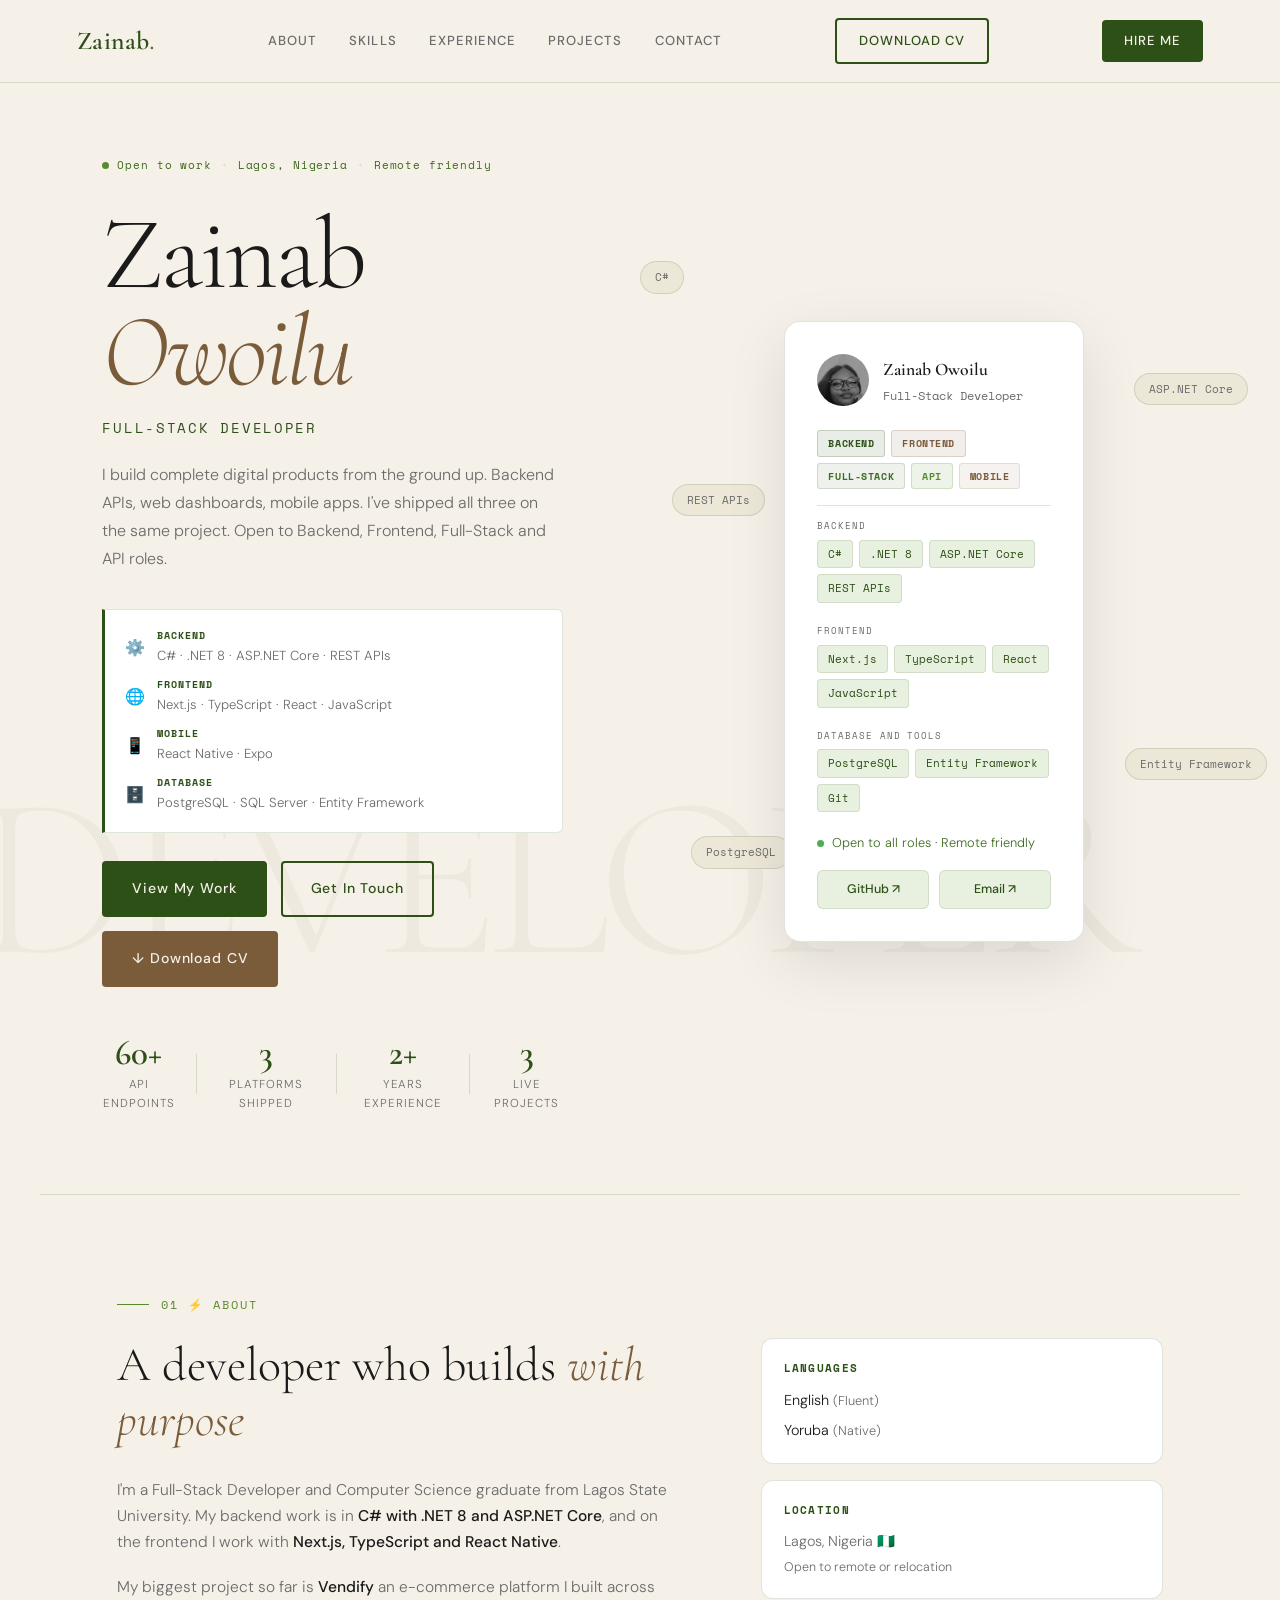
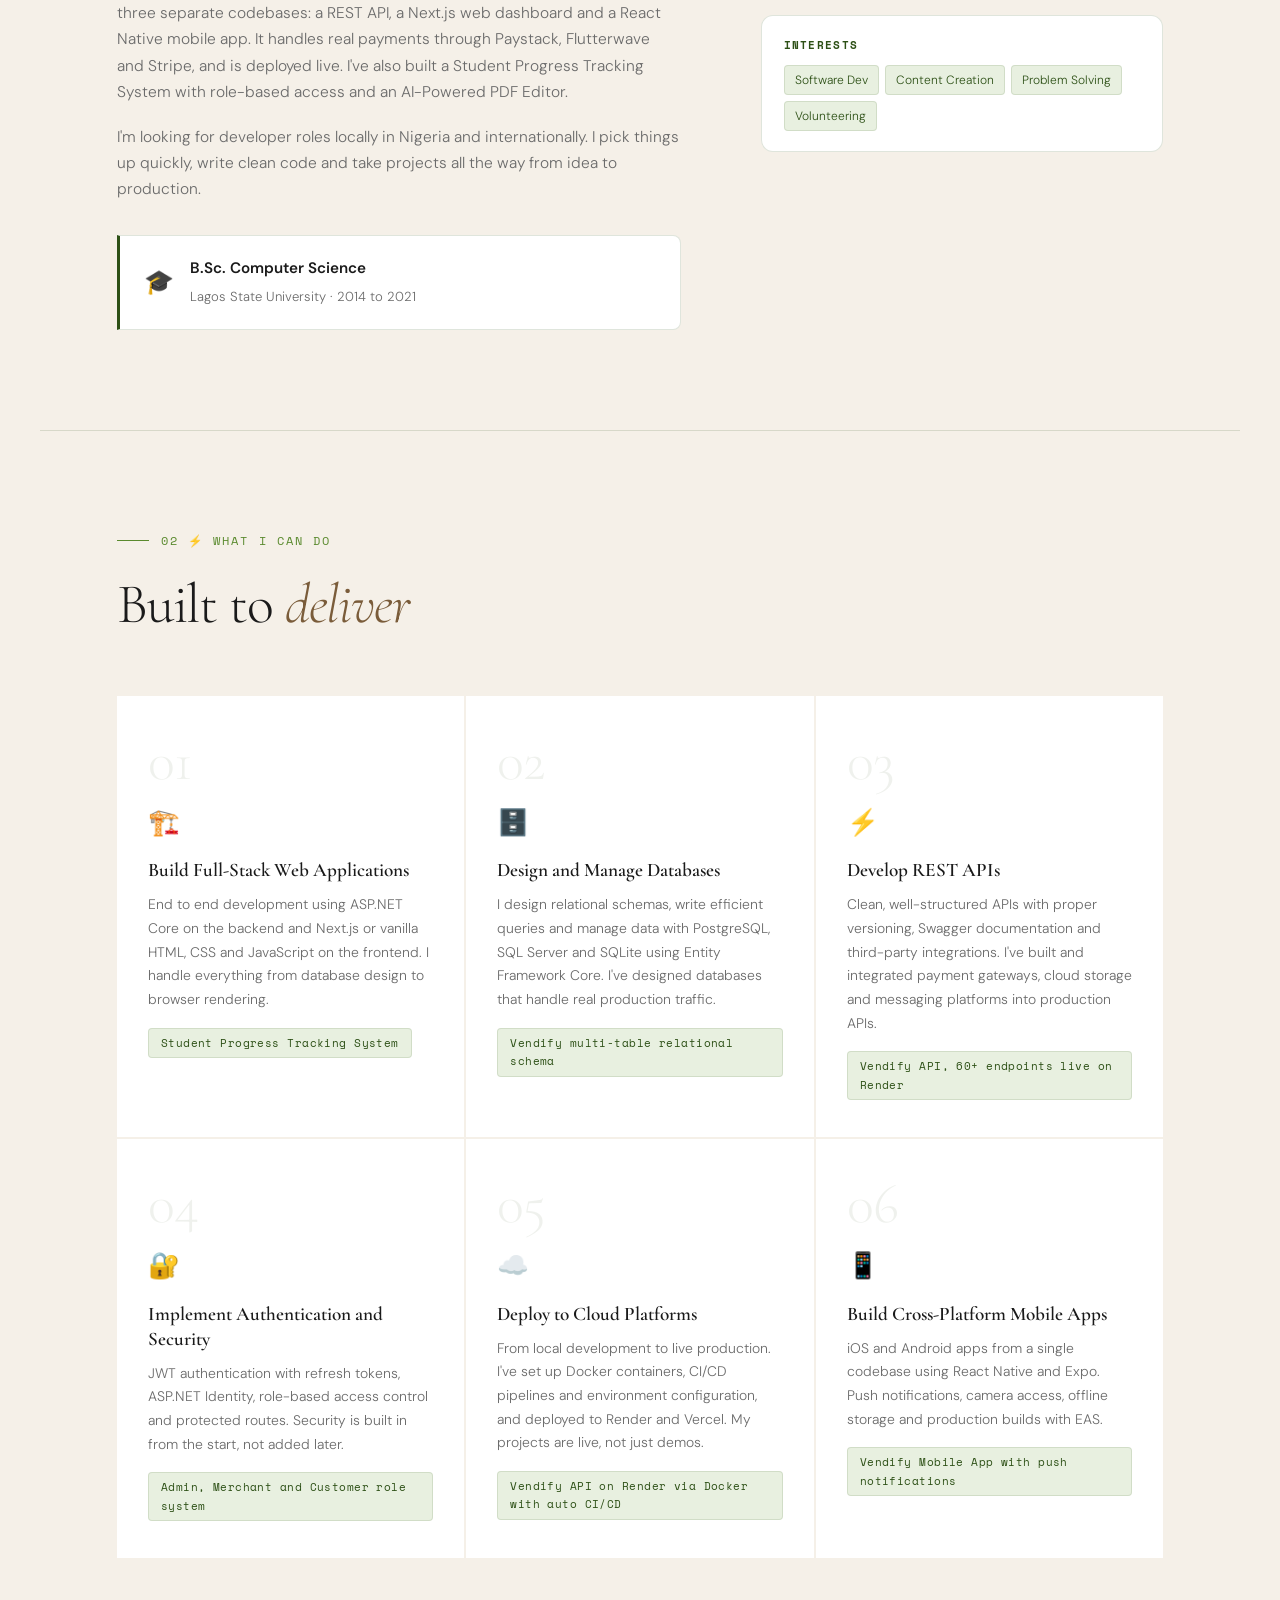
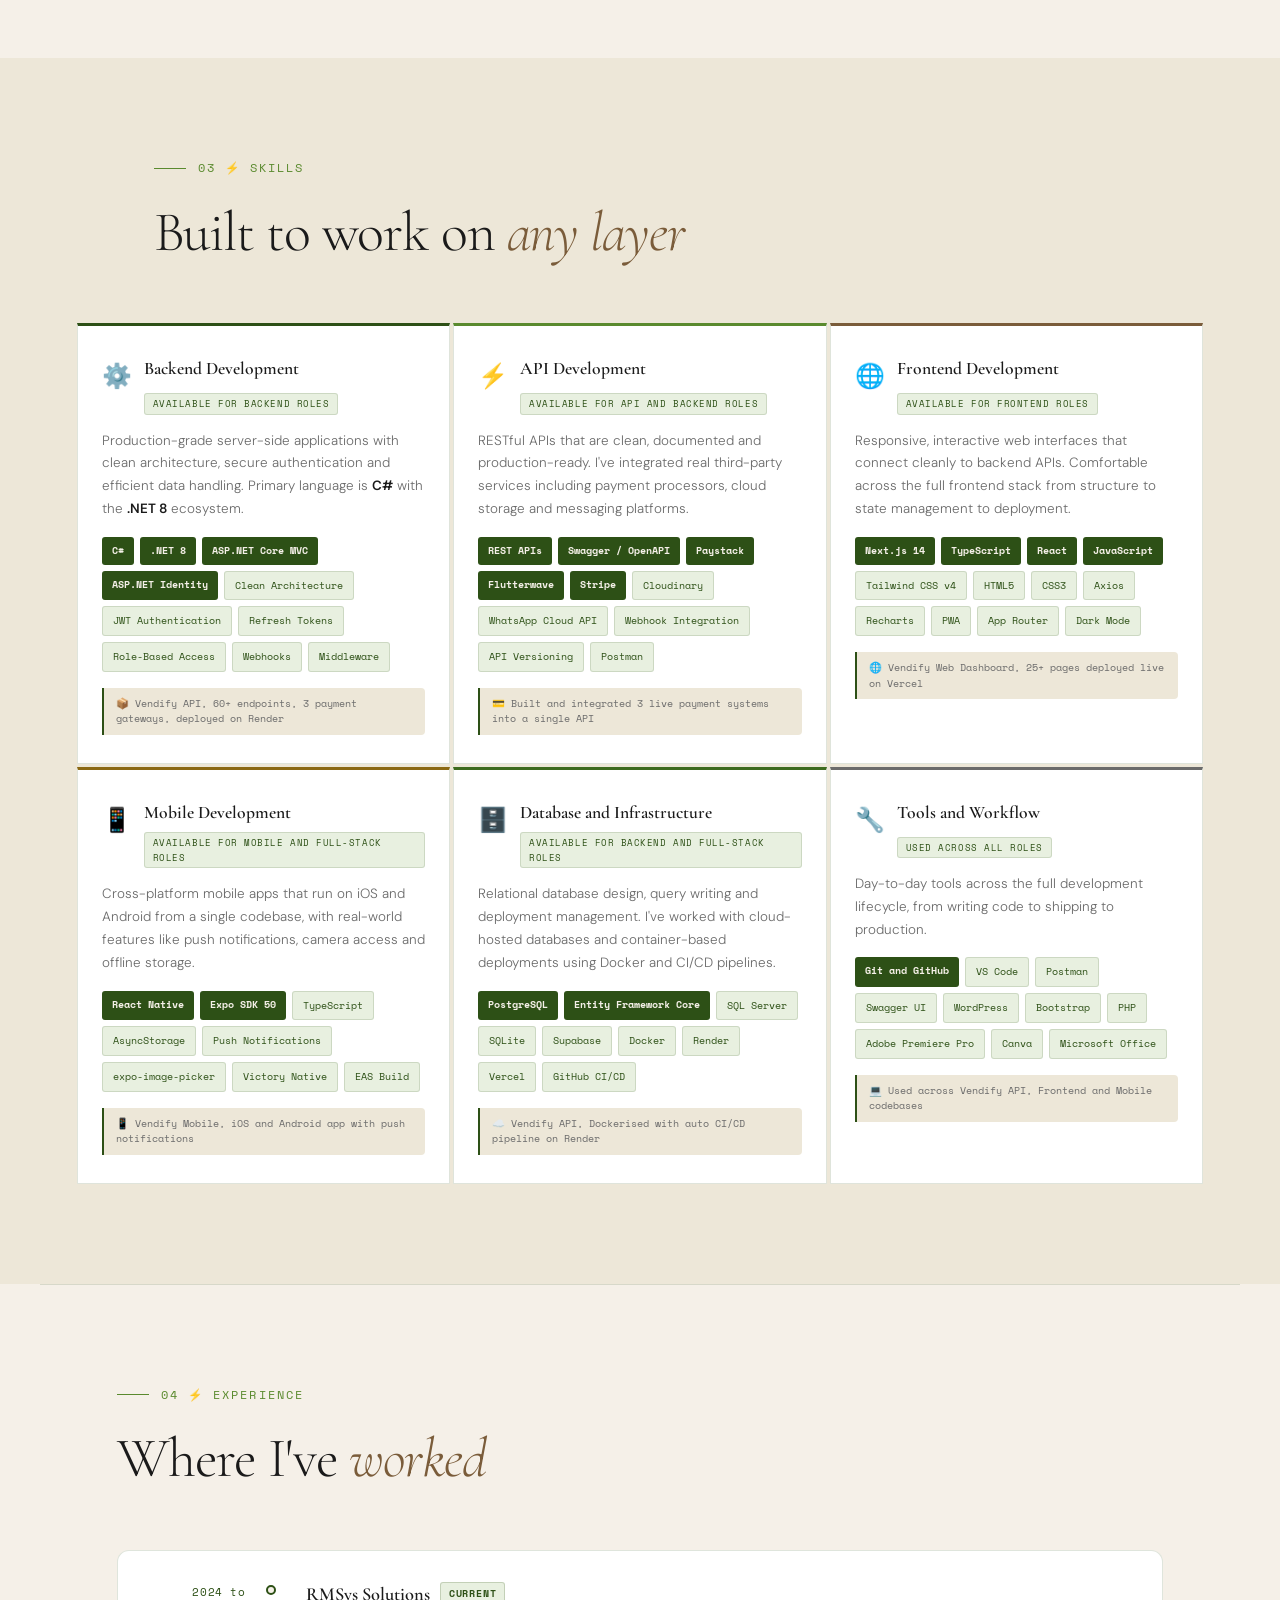
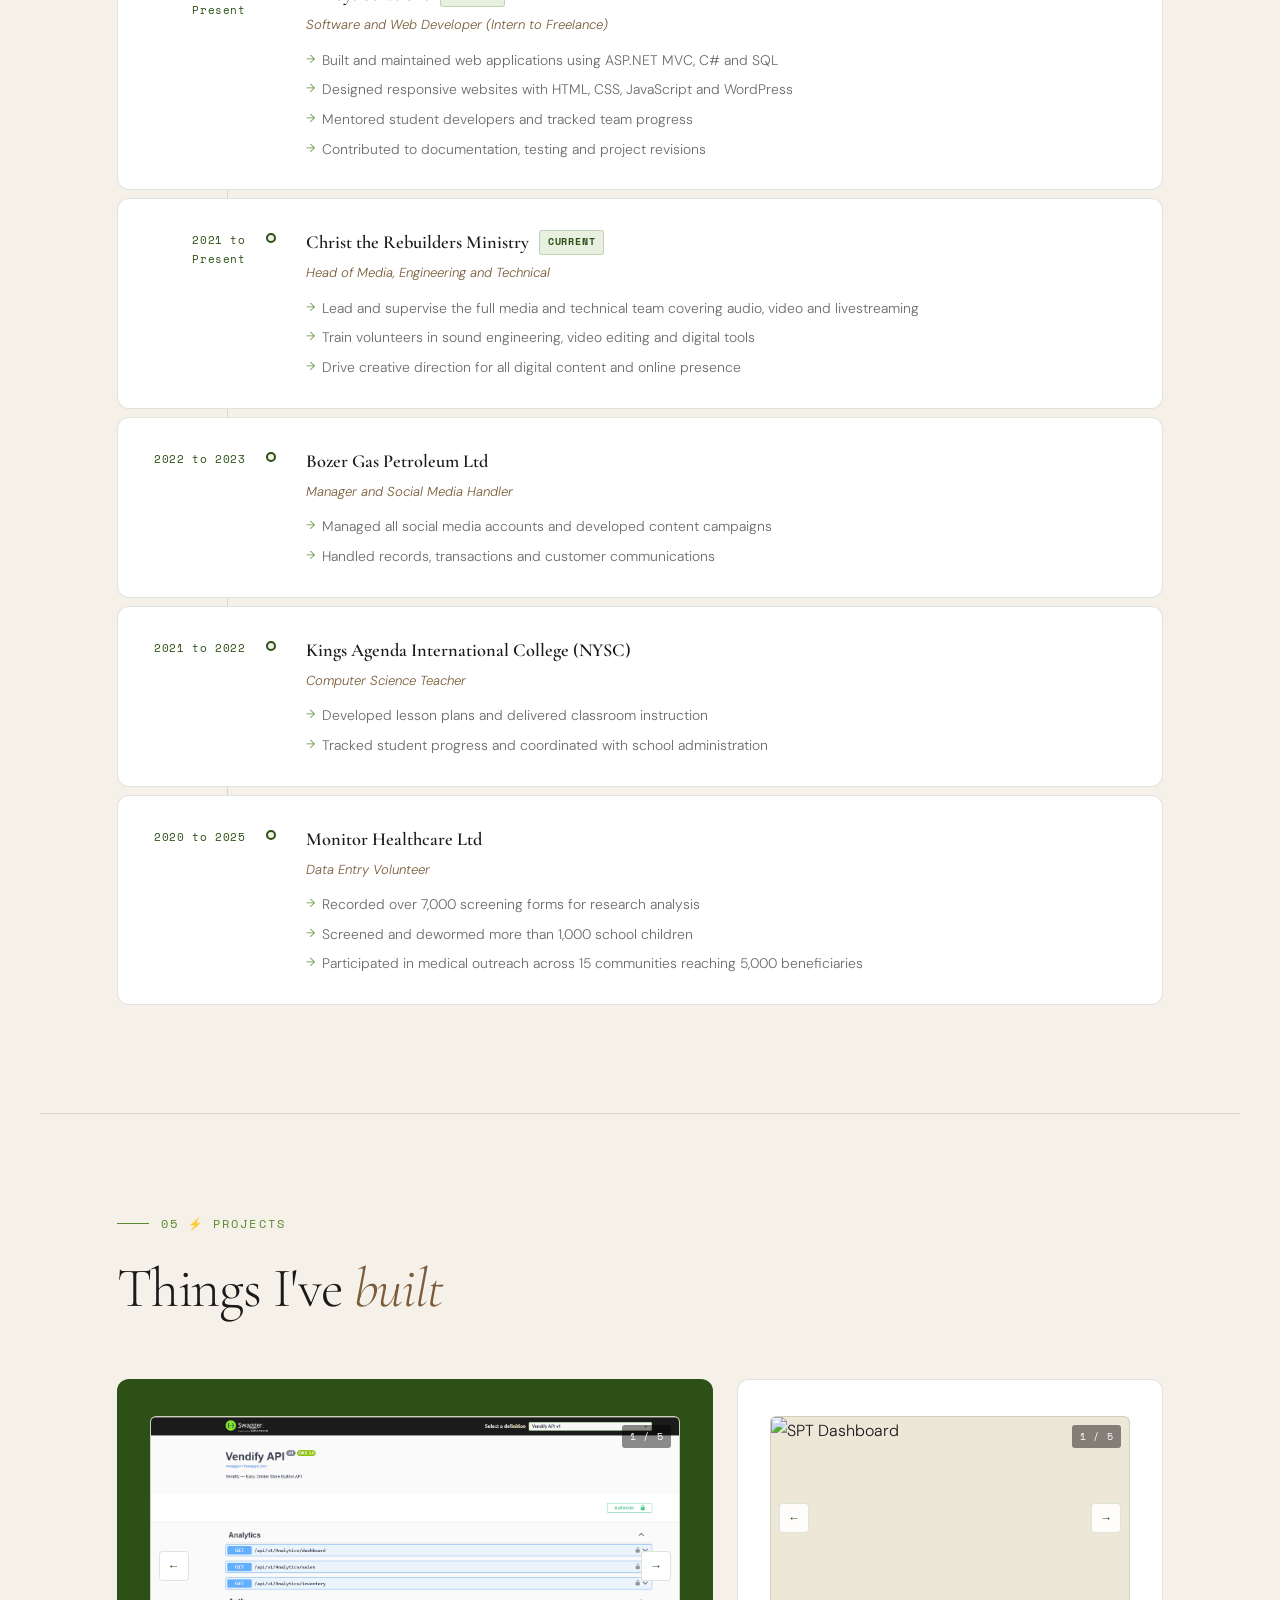
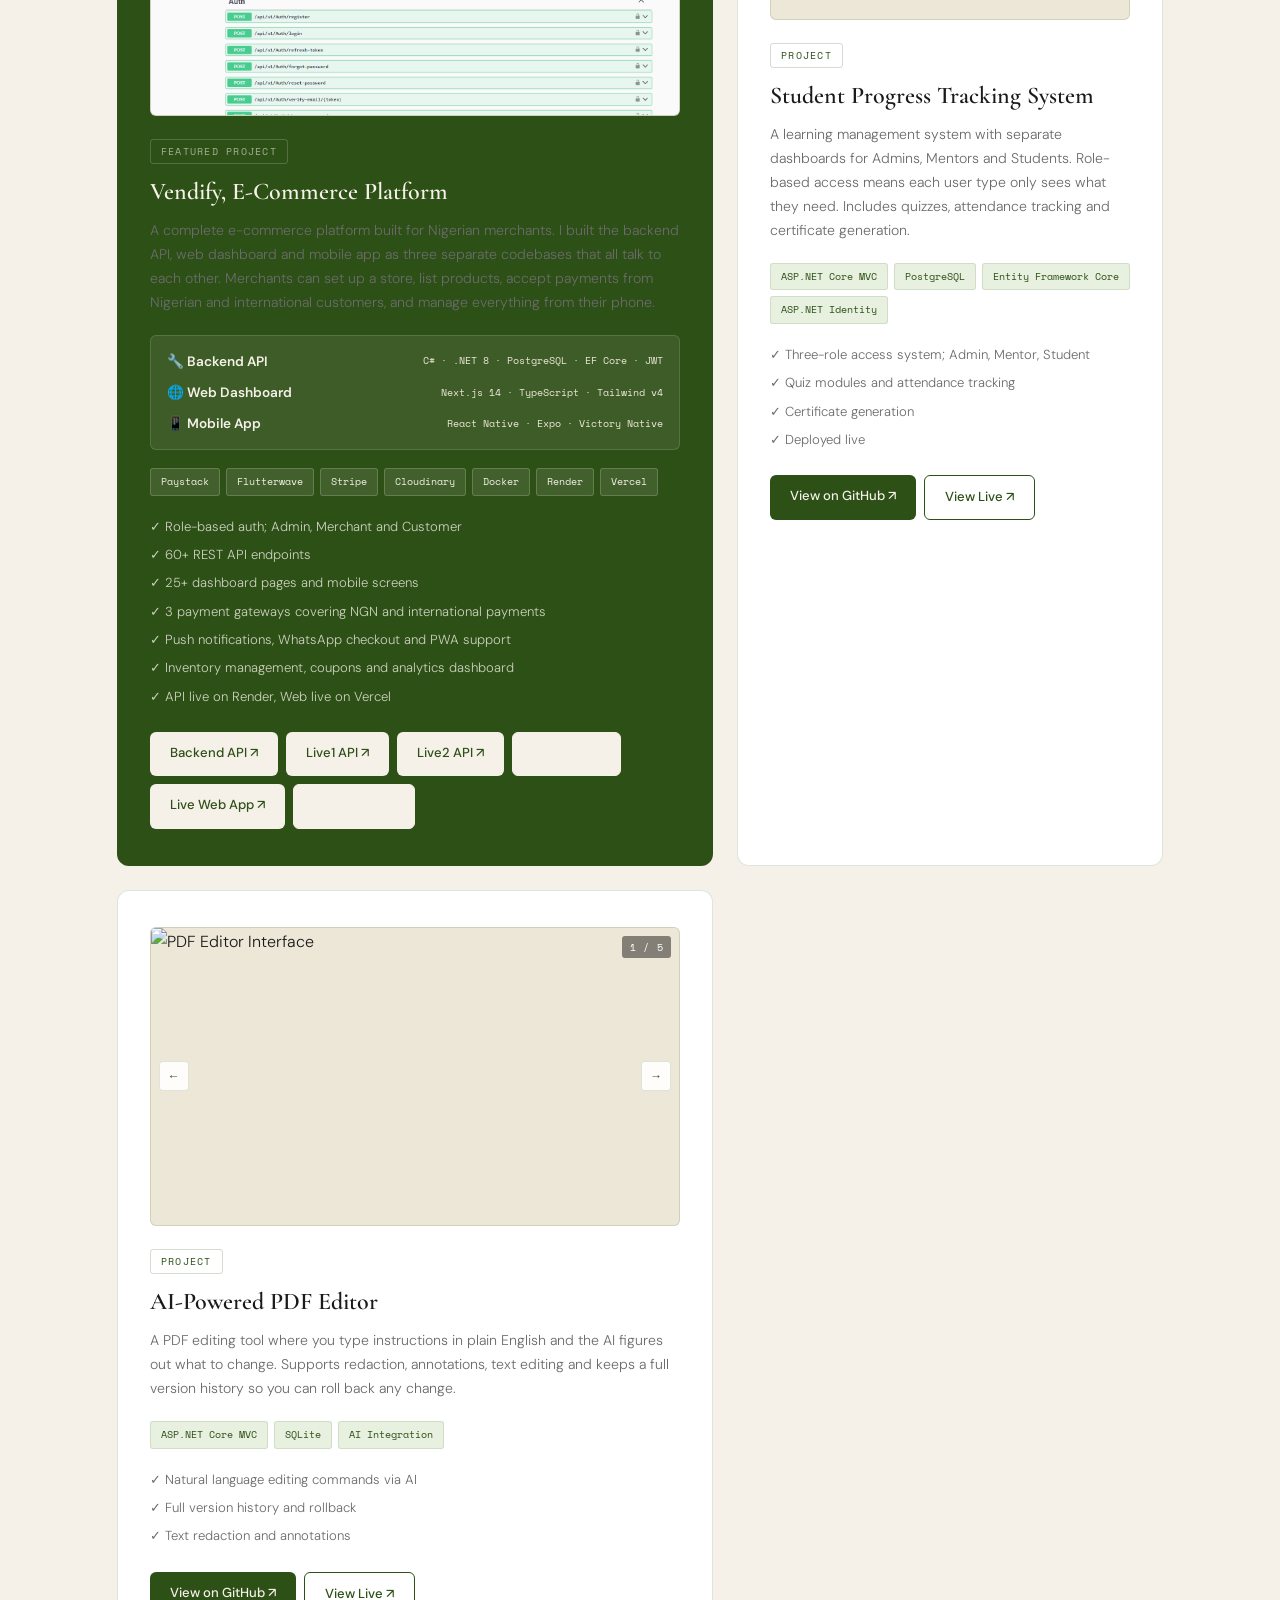
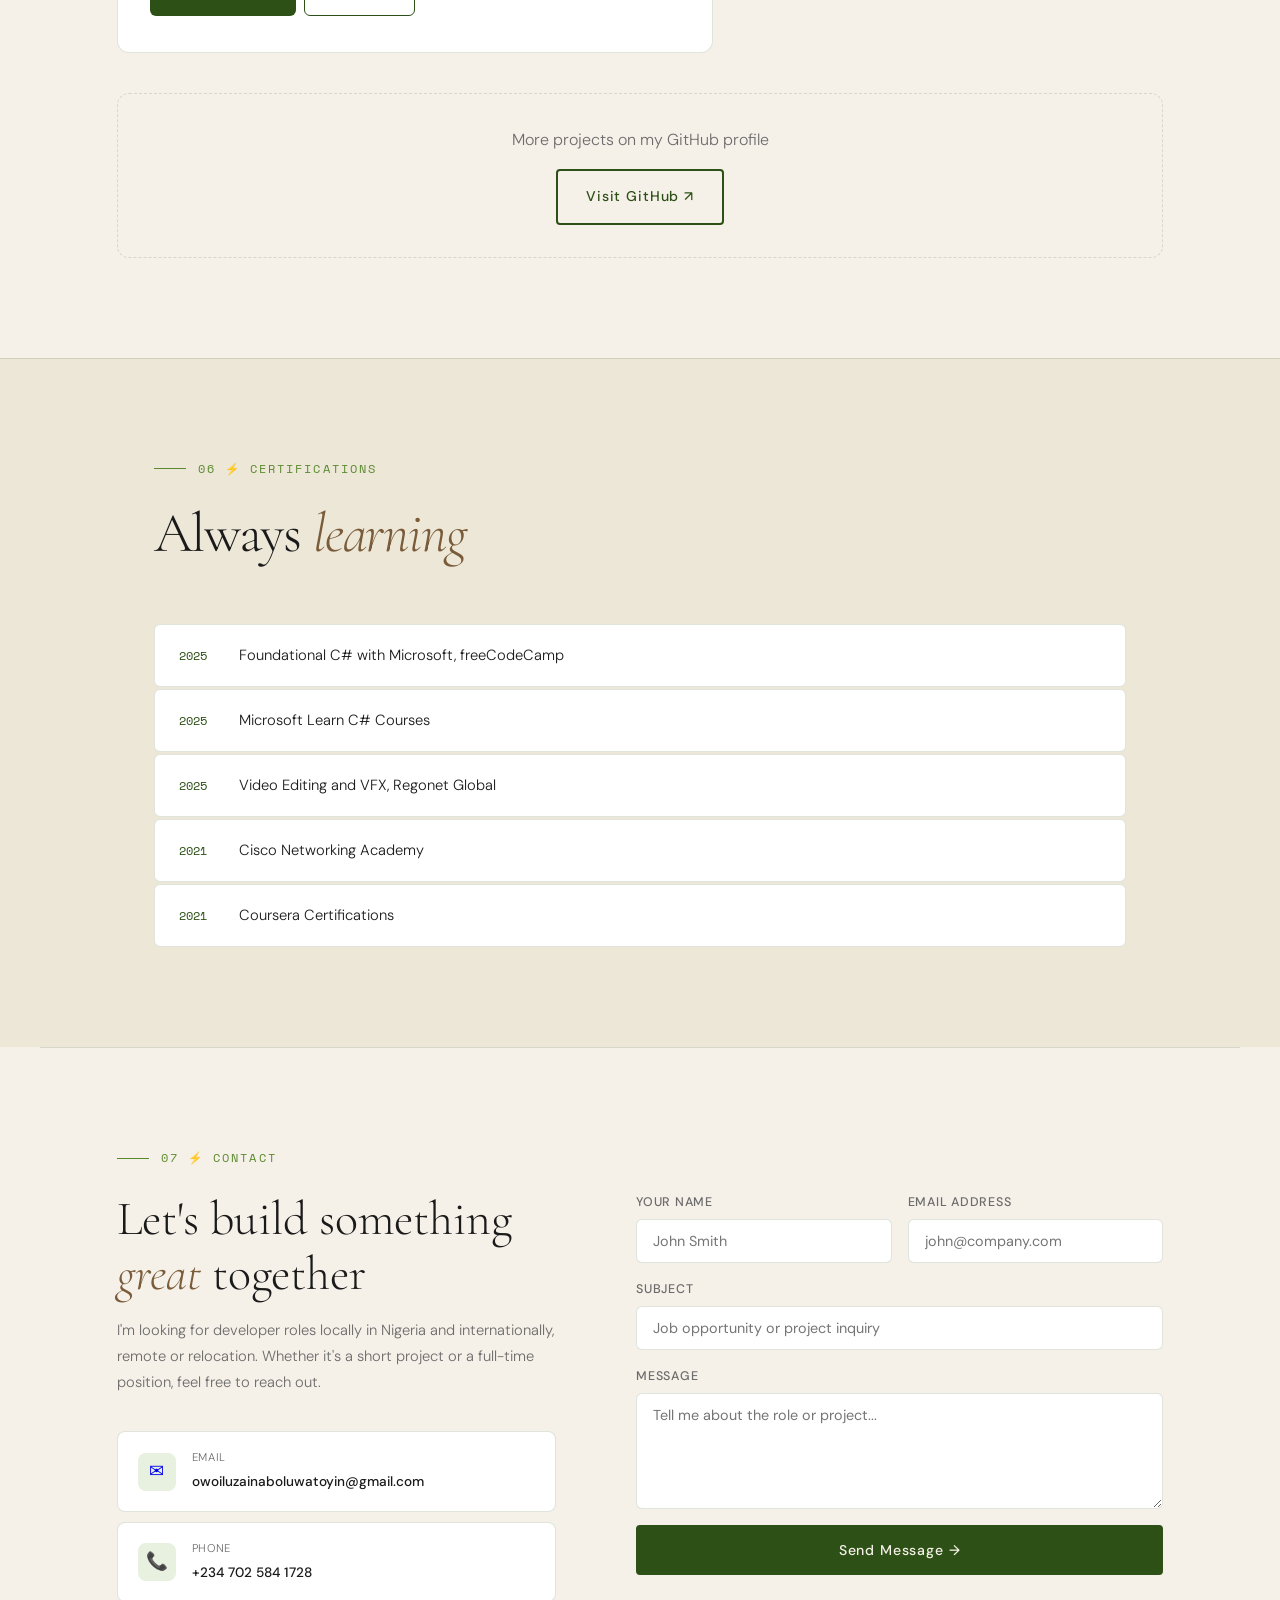
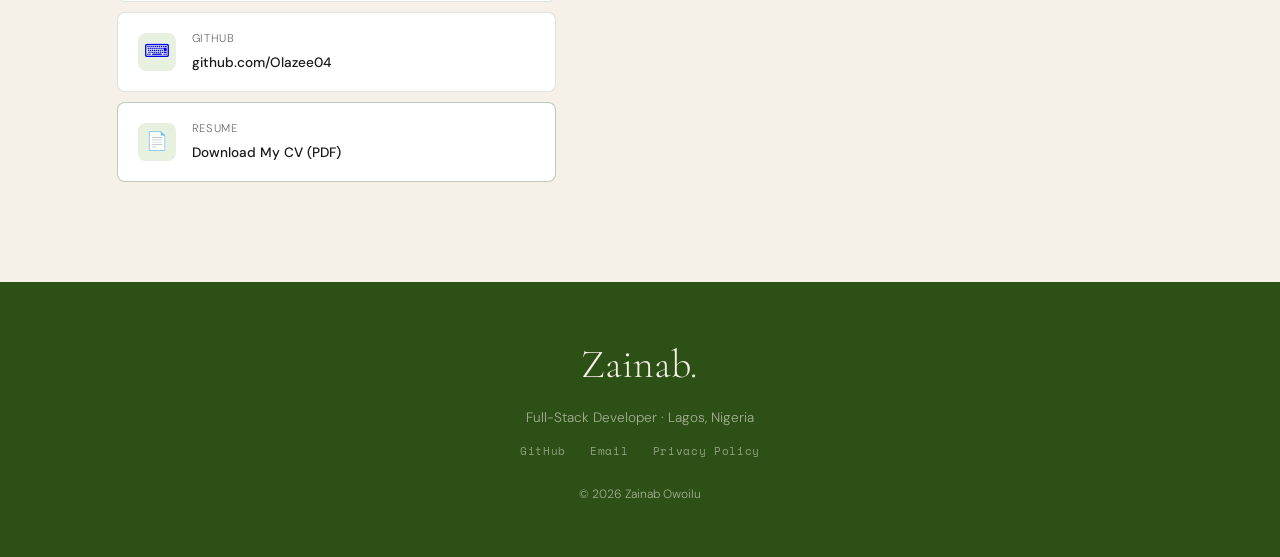
==== commit 55c5c578: "railway" ====
--- a/index.html
+++ b/index.html
@@ -495,8 +495,10 @@
         </div>
         <div class="pc-links">
           <a href="https://github.com/Olazee04/Vendify.API" target="_blank" class="pc-btn">Backend API ↗</a>
-          <a href="https://vendify-api-p7ka.onrender.com/swagger/index.html" target="_blank" class="pc-btn">Live API ↗</a>
+           <a href="https://vendify-api-p7ka.onrender.com/swagger/index.html" target="_blank" class="pc-btn">Live1 API ↗</a>
+           <a href="https://vendifyapi-production.up.railway.app/swagger/index.html" target="_blank" class="pc-btn">Live2 API ↗</a>
           <a href="https://github.com/Olazee04/vendify-frontend" target="_blank" class="pc-btn pc-btn-outline">Web App ↗</a>
+           <a href="https://vendify-frontend-mocha.vercel.app/" target="_blank" class="pc-btn">Live Web App ↗</a>
           <a href="https://github.com/Olazee04/VendifyMobile" target="_blank" class="pc-btn pc-btn-outline">Mobile App ↗</a>
         </div>
       </div>
@@ -644,7 +646,7 @@
         <a href="mailto:owoiluzainaboluwatoyin@gmail.com">Email</a>
         <a href="privacy.html">Privacy Policy</a>
       </div>
-      <p class="footer-copy">© 2025 Zainab Owoilu</p>
+      <p class="footer-copy">© 2026 Zainab Owoilu</p>
     </div>
   </footer>
 
--- a/style.css
+++ b/style.css
@@ -1406,3 +1406,47 @@
   .hero-stats { flex-wrap: wrap; }
   section { padding: 60px 5vw; }
 }
+
+/* Footer links row */
+.footer-links {
+  display: flex;
+  justify-content: center;
+  gap: 24px;
+  margin: 12px 0;
+}
+.footer-links a {
+  font-family: 'Space Mono', monospace;
+  font-size: 0.7rem;
+  color: rgba(245,240,232,0.5);
+  text-decoration: none;
+  letter-spacing: 0.06em;
+  transition: color 0.2s;
+}
+.footer-links a:hover { color: var(--cream); }
+
+/* Hero status bar */
+.hero-status-bar {
+  display: inline-flex;
+  align-items: center;
+  gap: 8px;
+  font-family: 'Space Mono', monospace;
+  font-size: 0.68rem;
+  letter-spacing: 0.08em;
+  color: var(--green2);
+  margin-bottom: 28px;
+  animation: fadeUp 0.8s 1.6s both;
+}
+
+.status-indicator {
+  width: 7px;
+  height: 7px;
+  border-radius: 50%;
+  background: var(--green-light);
+  animation: pulse 2s ease infinite;
+  flex-shrink: 0;
+}
+
+.status-sep {
+  color: var(--border);
+  font-size: 0.9rem;
+}
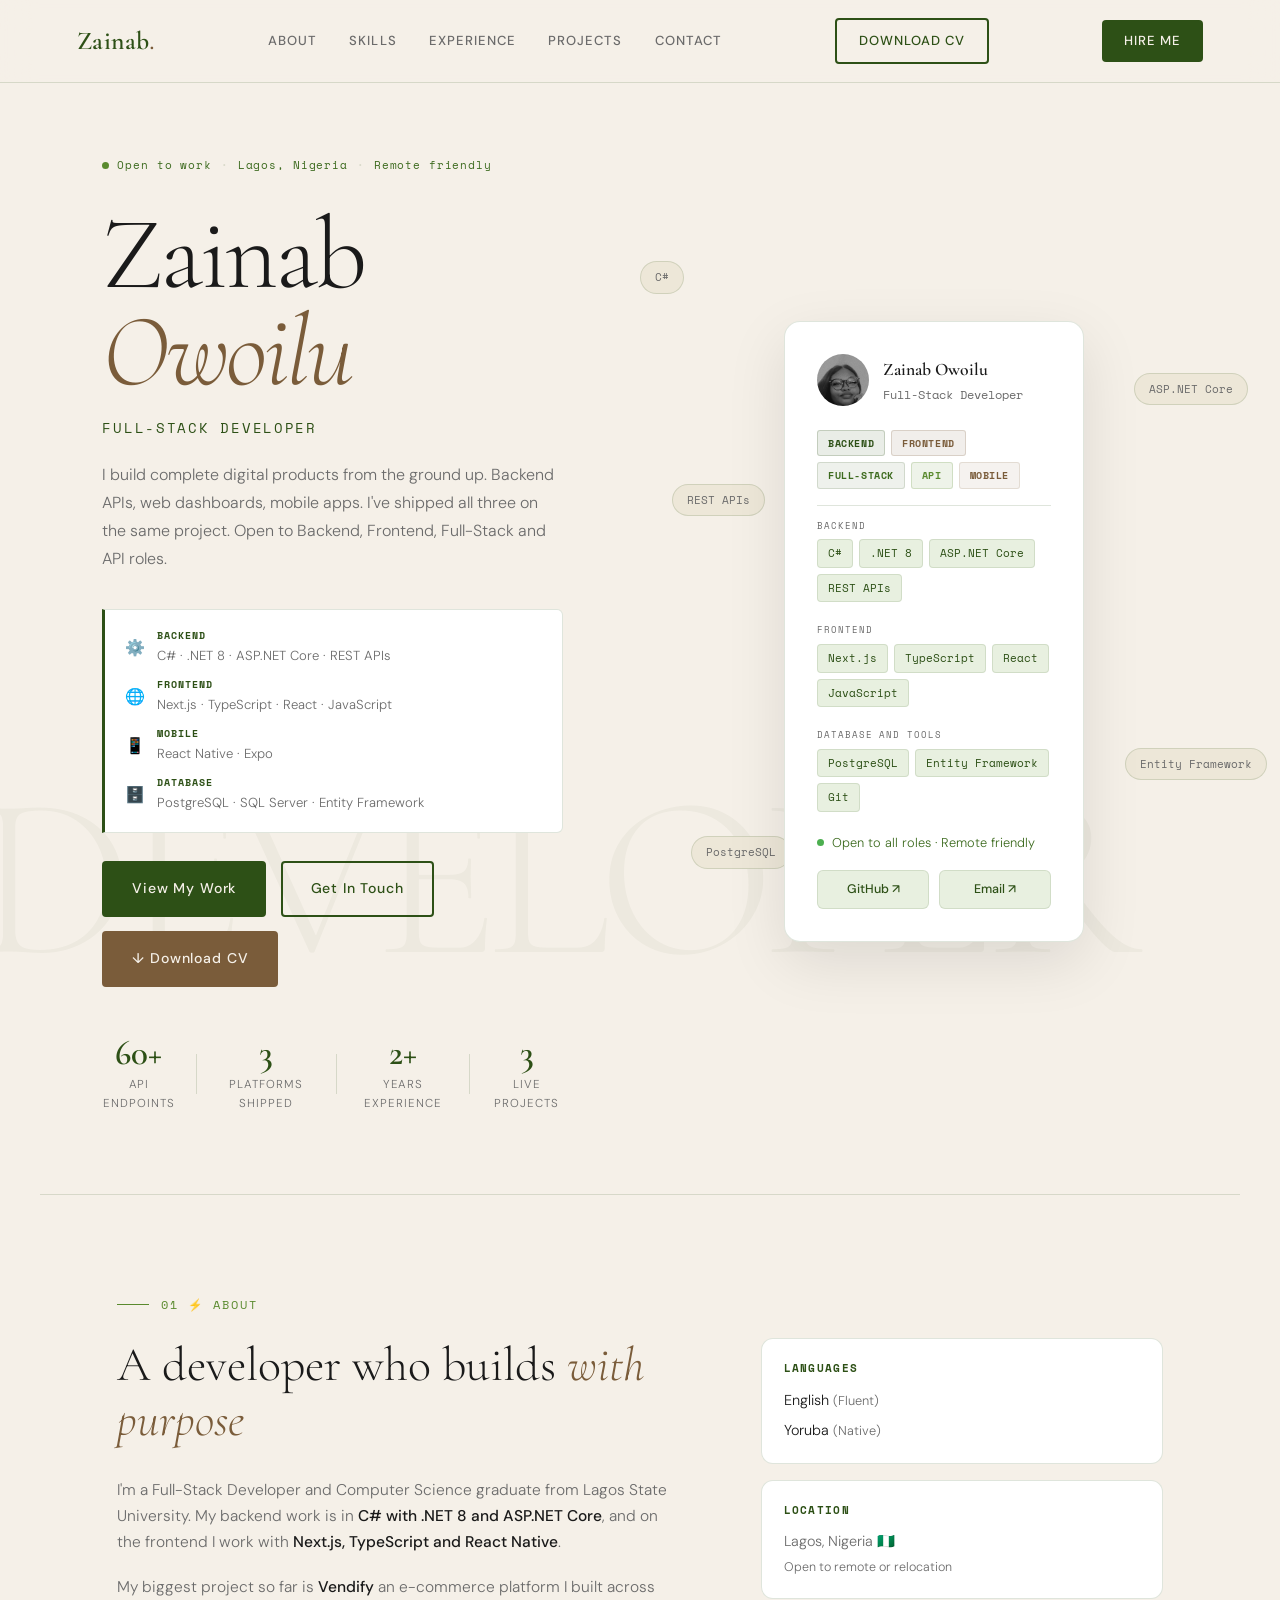
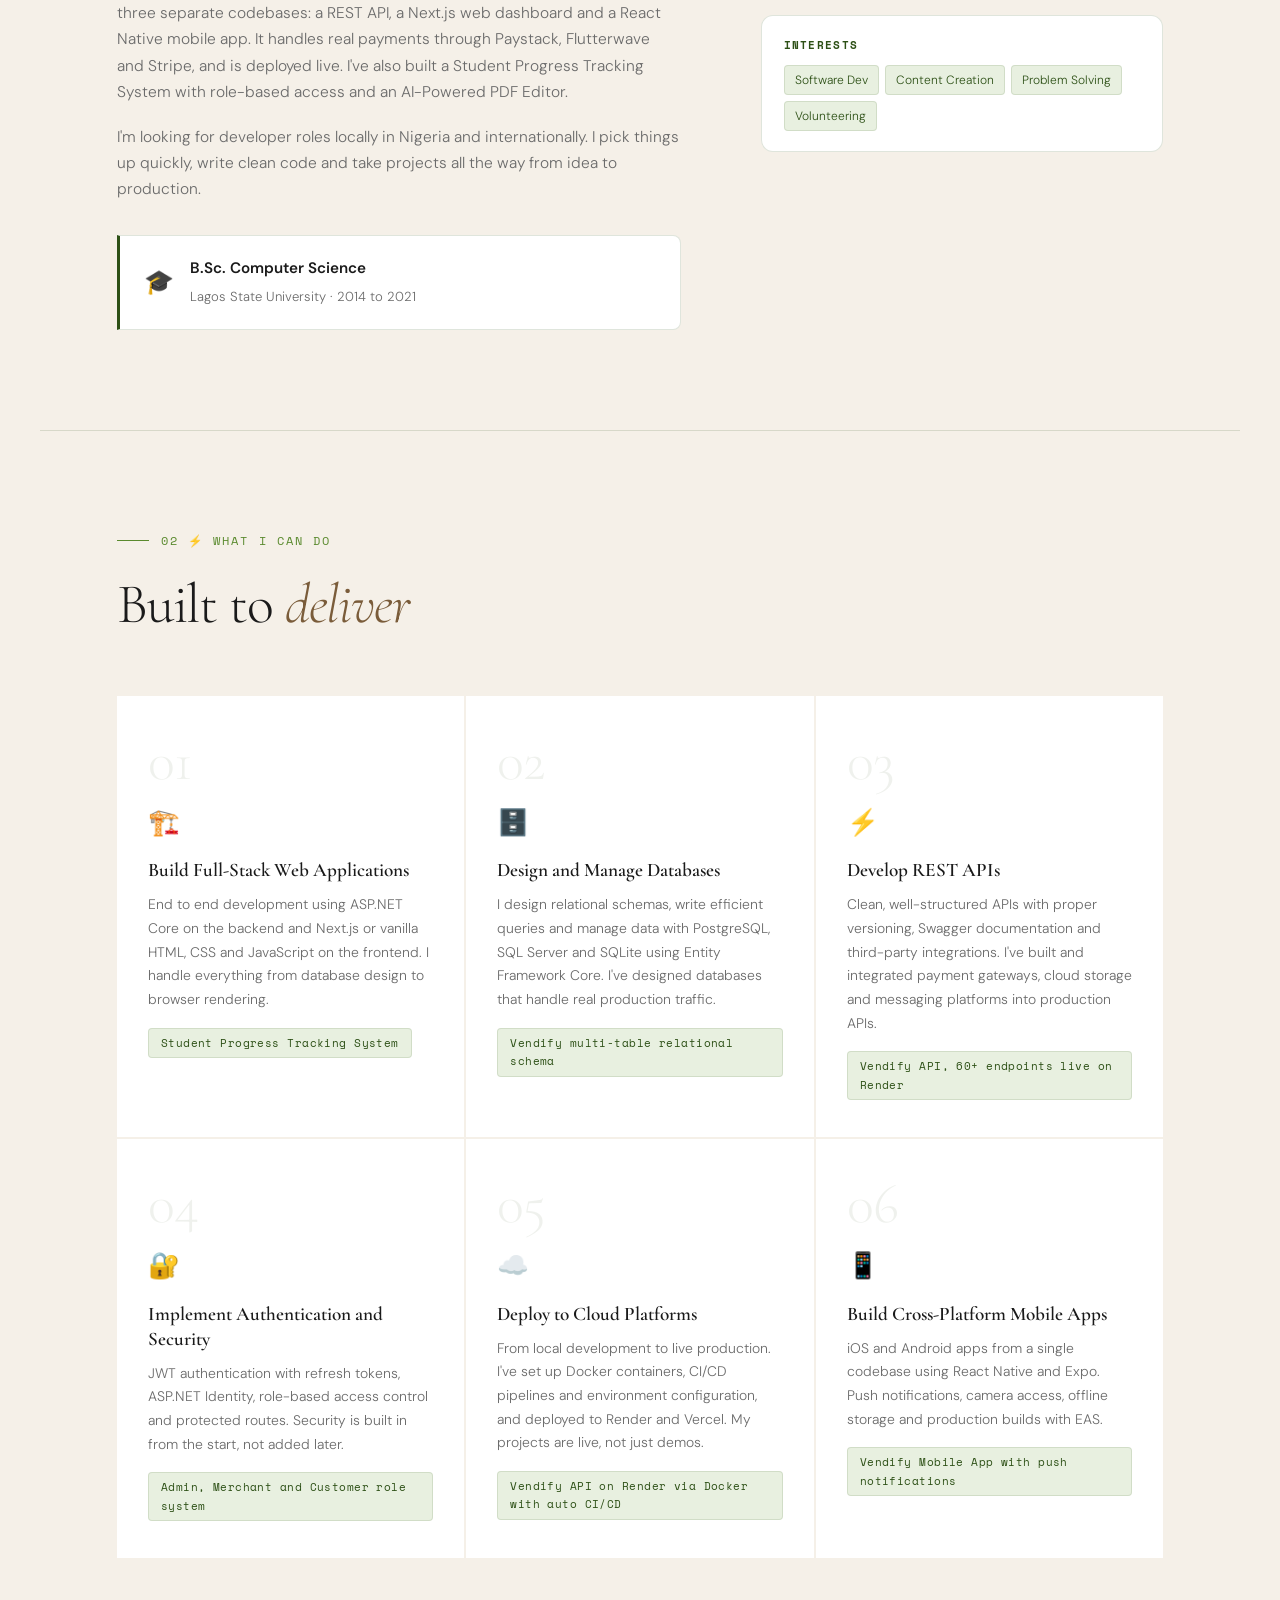
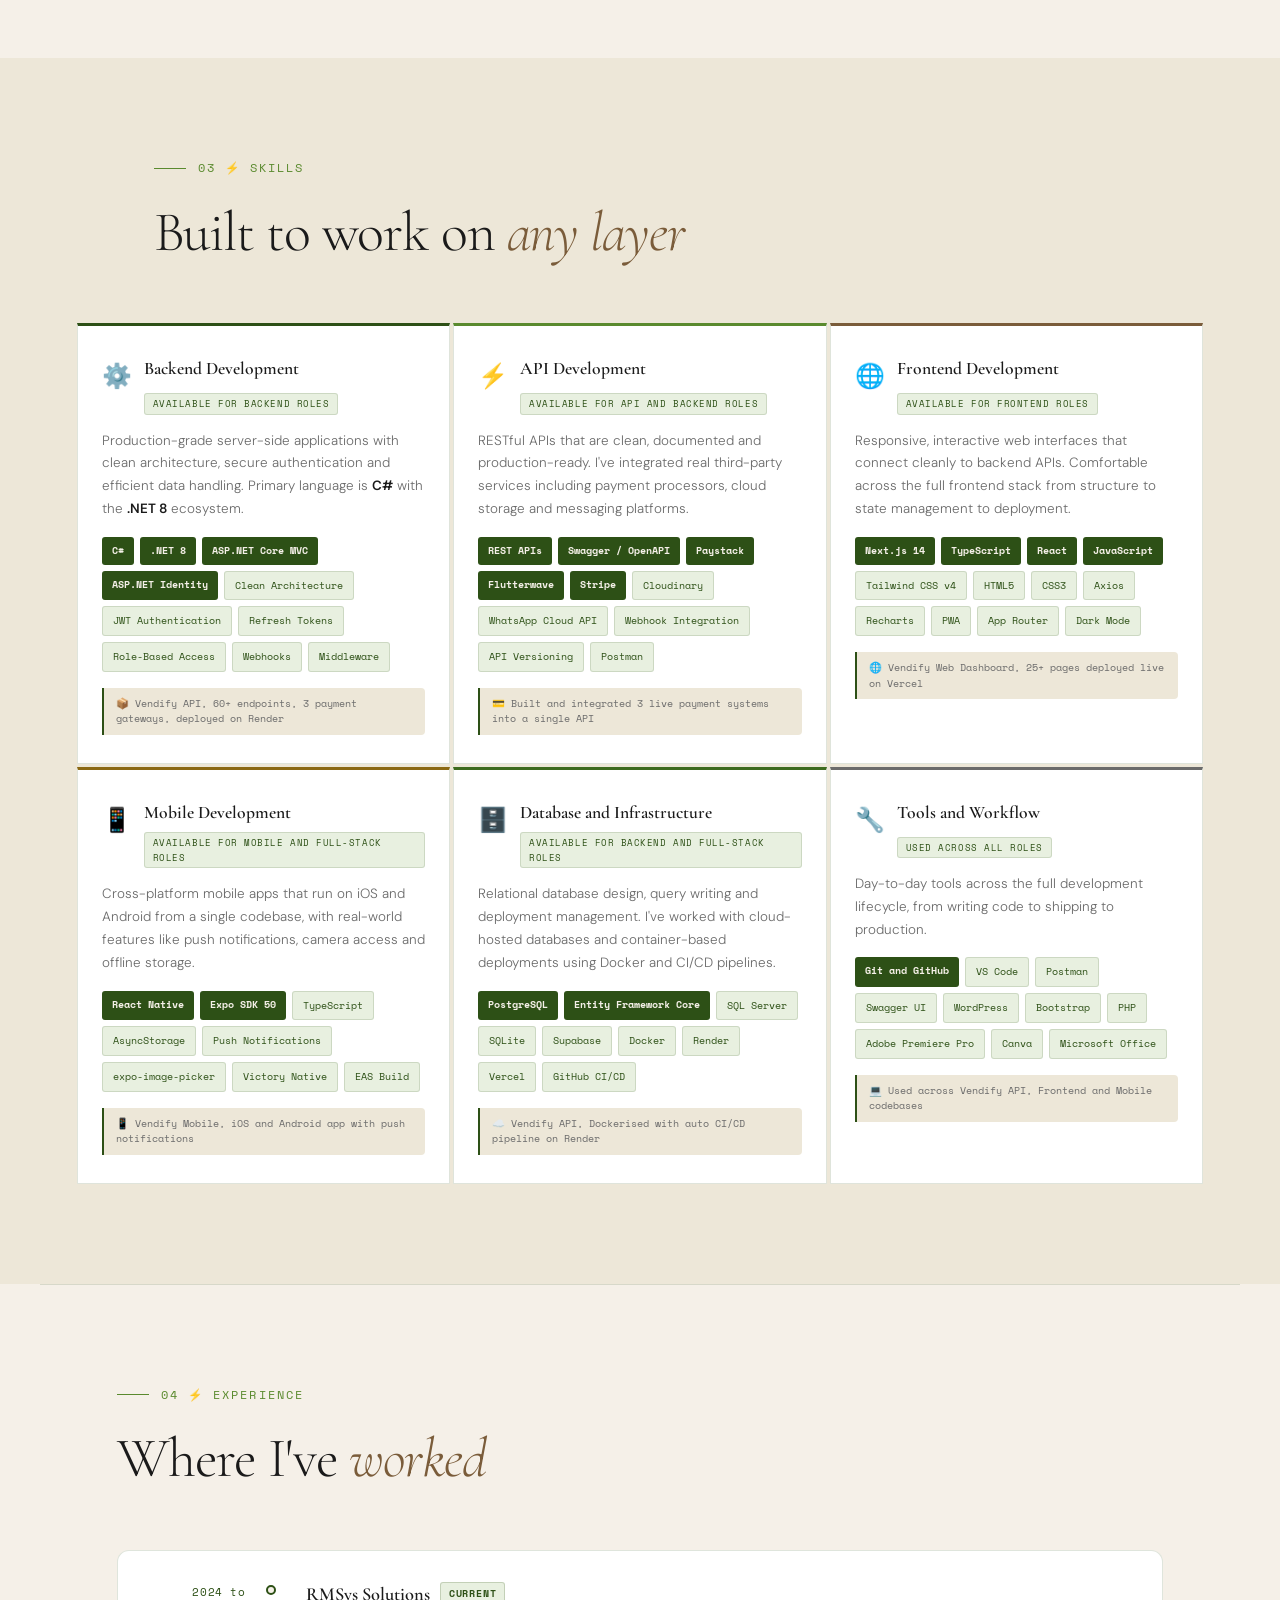
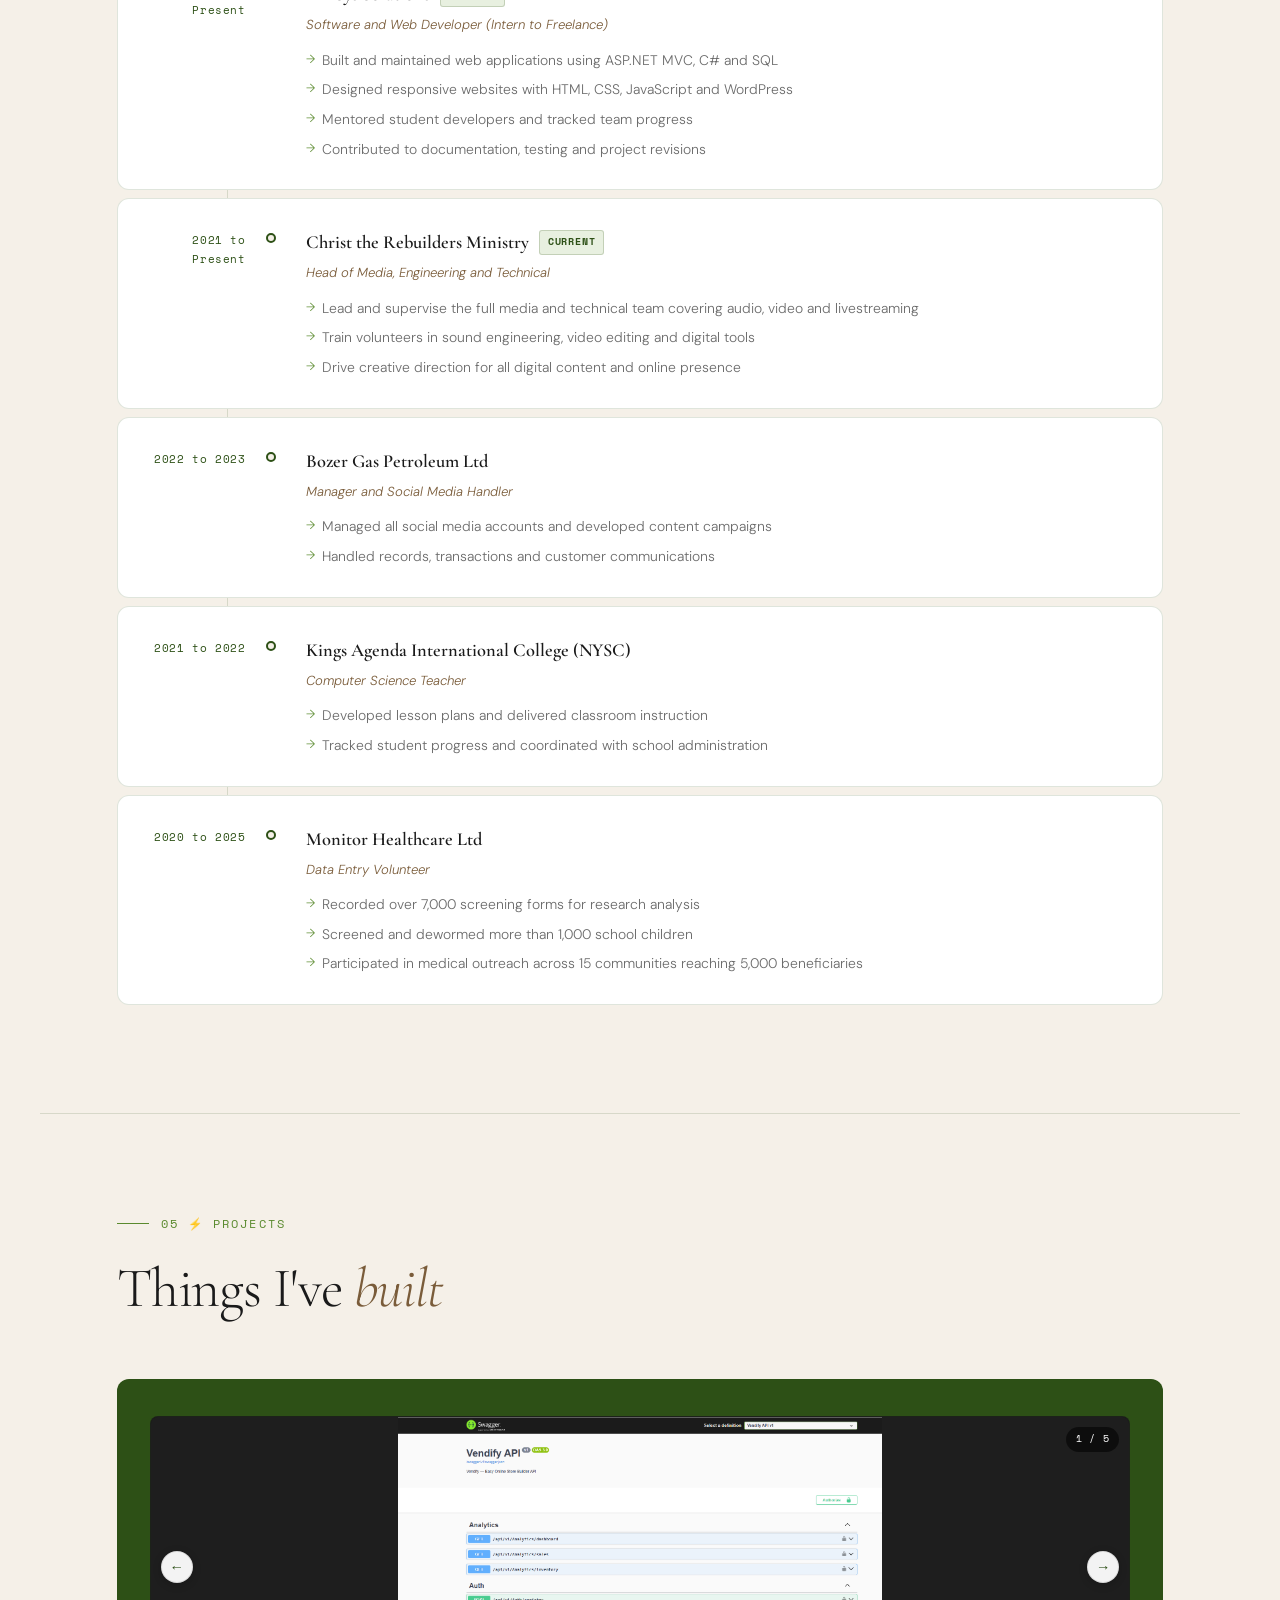
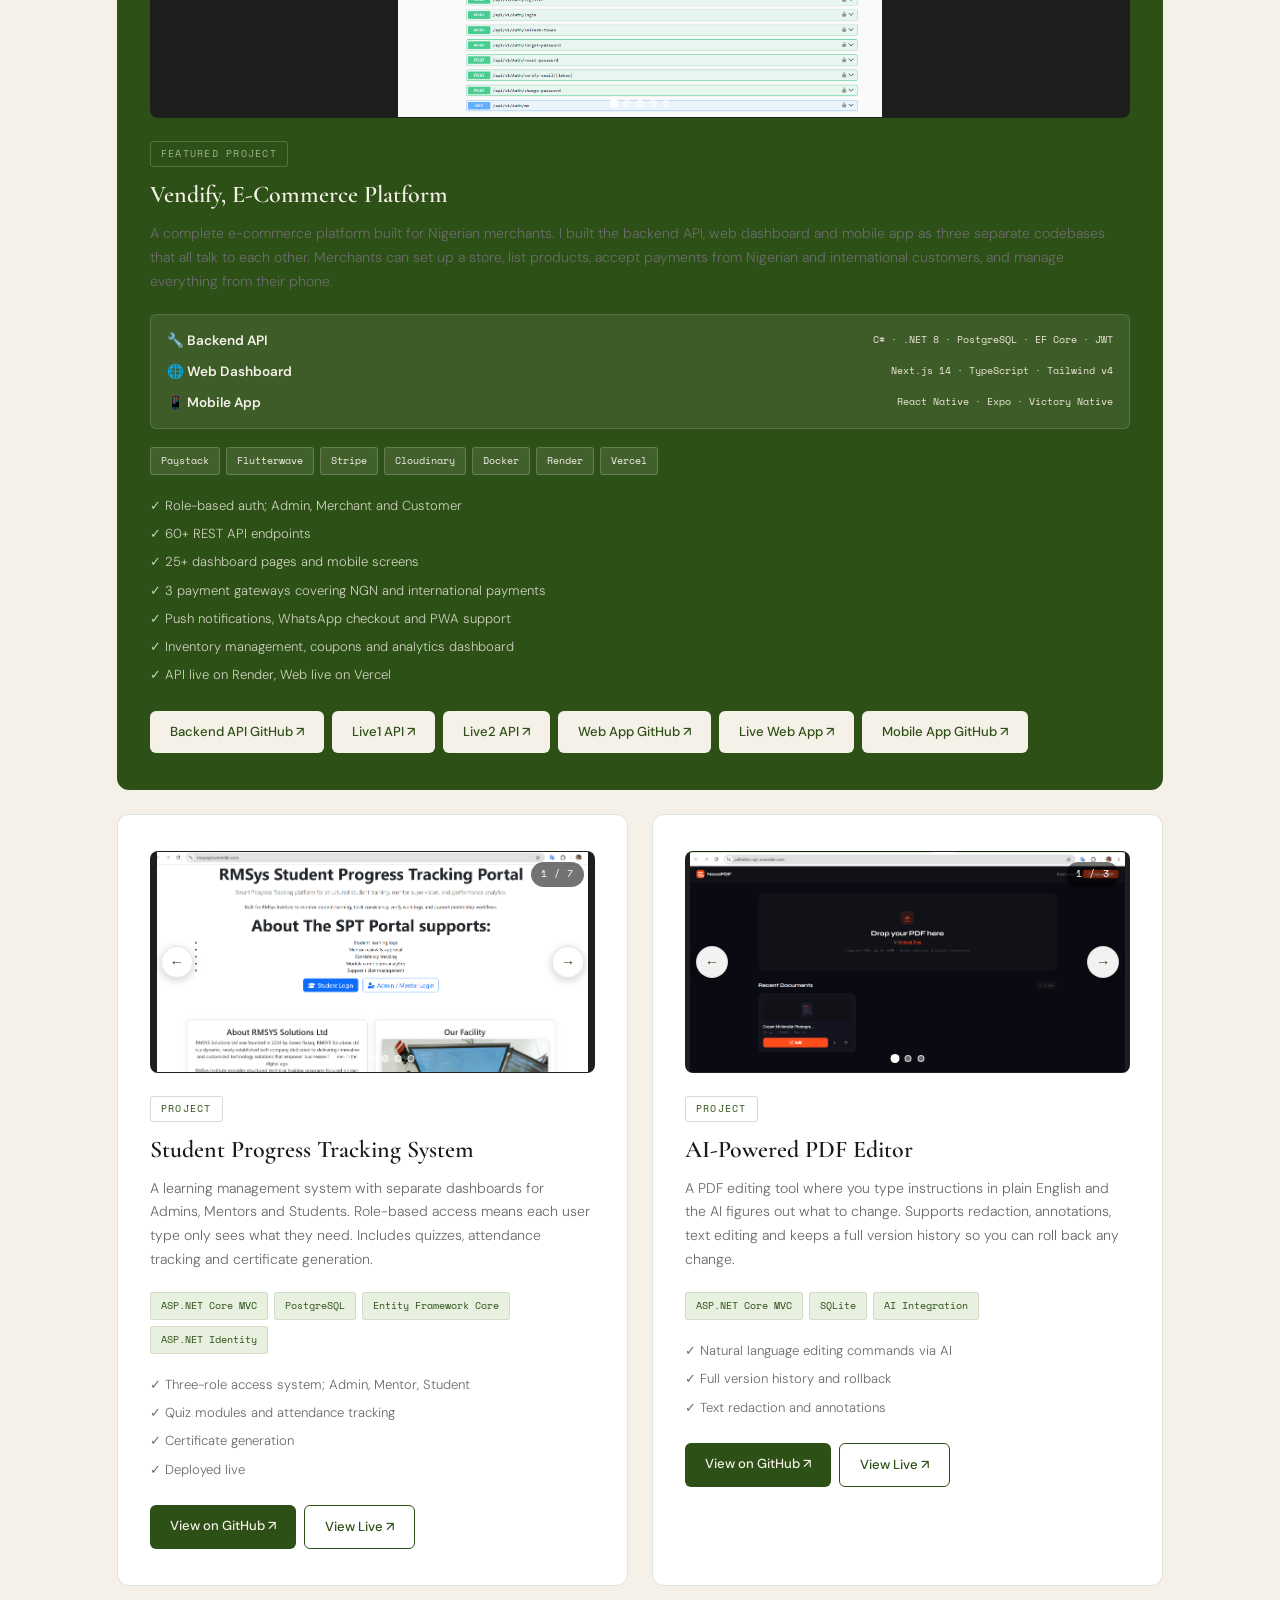
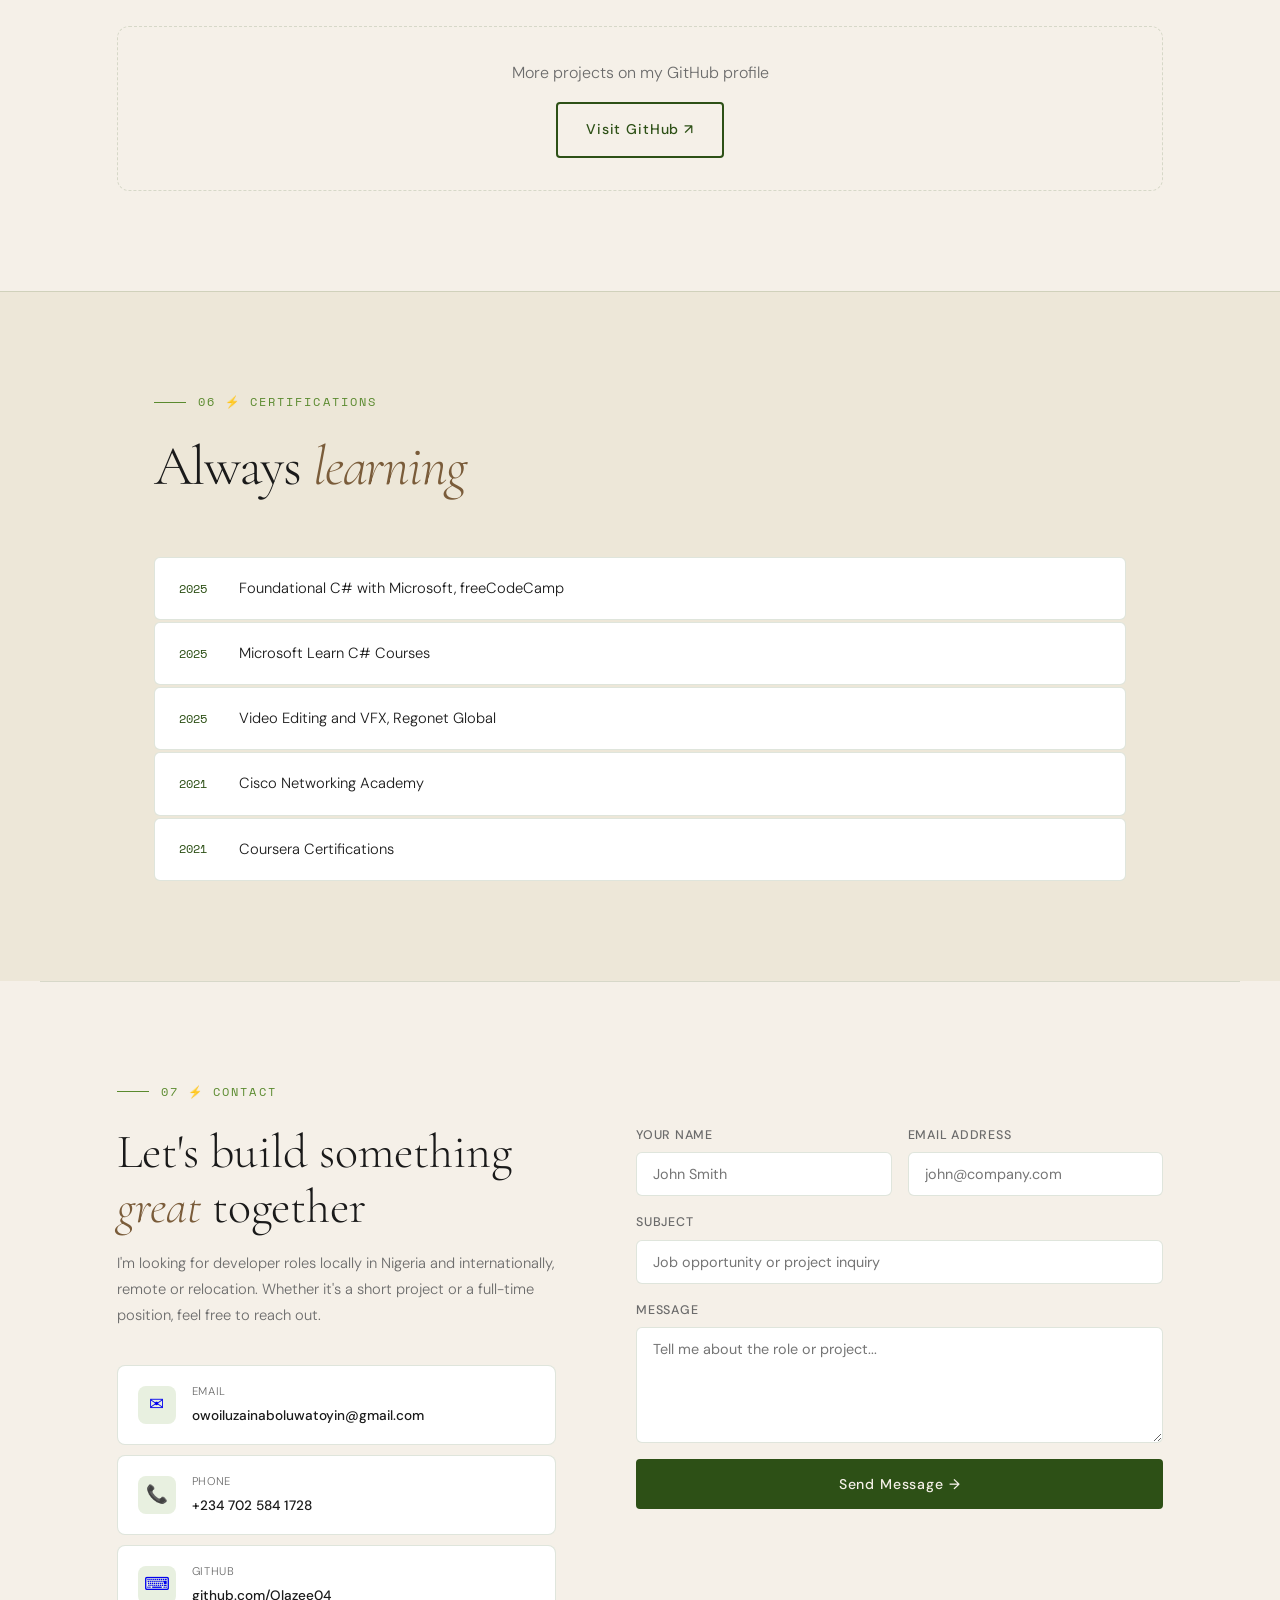
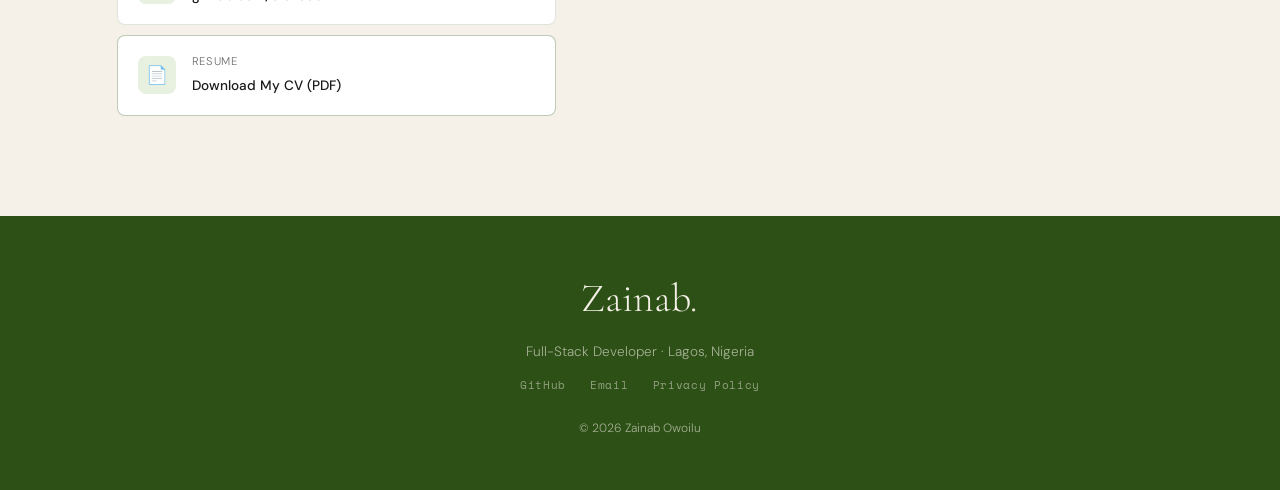
==== commit b14fd6a2: "update" ====
--- a/index.html
+++ b/index.html
@@ -494,28 +494,30 @@
           <div class="pcf">✓ API live on Render, Web live on Vercel</div>
         </div>
         <div class="pc-links">
-          <a href="https://github.com/Olazee04/Vendify.API" target="_blank" class="pc-btn">Backend API ↗</a>
+          <a href="https://github.com/Olazee04/Vendify.API" target="_blank" class="pc-btn">Backend API GitHub ↗</a>
            <a href="https://vendify-api-p7ka.onrender.com/swagger/index.html" target="_blank" class="pc-btn">Live1 API ↗</a>
            <a href="https://vendifyapi-production.up.railway.app/swagger/index.html" target="_blank" class="pc-btn">Live2 API ↗</a>
-          <a href="https://github.com/Olazee04/vendify-frontend" target="_blank" class="pc-btn pc-btn-outline">Web App ↗</a>
+          <a href="https://github.com/Olazee04/vendify-frontend" target="_blank" class="pc-btn">Web App GitHub ↗</a>
            <a href="https://vendify-frontend-mocha.vercel.app/" target="_blank" class="pc-btn">Live Web App ↗</a>
-          <a href="https://github.com/Olazee04/VendifyMobile" target="_blank" class="pc-btn pc-btn-outline">Mobile App ↗</a>
+          <a href="https://github.com/Olazee04/VendifyMobile" target="_blank" class="pc-btn">Mobile App GitHub ↗</a>
         </div>
       </div>
 
       <div class="project-card">
         <div class="pc-images">
           <div class="pc-carousel" id="carousel-spt">
-            <div class="pc-slide"><img src="images/spt-1.png" alt="SPT Dashboard" /></div>
-            <div class="pc-slide"><img src="images/spt-2.png" alt="SPT Student View" /></div>
-            <div class="pc-slide"><img src="images/spt-3.png" alt="SPT Quiz Module" /></div>
-            <div class="pc-slide"><img src="images/spt-4.png" alt="SPT Attendance" /></div>
-            <div class="pc-slide"><img src="images/spt-5.png" alt="SPT Certificates" /></div>
+            <div class="pc-slide"><img src="images/spt-1.png" alt="SPT Homepage" /></div>
+            <div class="pc-slide"><img src="images/spt-2.png" alt="SPT Student Login View" /></div>
+            <div class="pc-slide"><img src="images/spt-3.png" alt="SPT Admin Dashboard" /></div>
+            <div class="pc-slide"><img src="images/spt-4.png" alt="SPT Student Dashboard" /></div>
+            <div class="pc-slide"><img src="images/spt-5.png" alt="SPT Curriculum" /></div>
+            <div class="pc-slide"><img src="images/spt-6.png" alt="SPT Leaderboard" /></div>
+            <div class="pc-slide"><img src="images/spt-7.png" alt="SPT Admin Login View" /></div>
           </div>
           <button class="pc-arrow left" onclick="slideCarousel('spt', -1)">&#8592;</button>
           <button class="pc-arrow right" onclick="slideCarousel('spt', 1)">&#8594;</button>
           <div class="pc-dots" id="dots-spt"></div>
-          <div class="pc-count" id="count-spt">1 / 5</div>
+          <div class="pc-count" id="count-spt">1 / 7</div>
         </div>
         <div class="pc-label">Project</div>
         <h3>Student Progress Tracking System</h3>
@@ -542,13 +544,11 @@
             <div class="pc-slide"><img src="images/pdf-1.png" alt="PDF Editor Interface" /></div>
             <div class="pc-slide"><img src="images/pdf-2.png" alt="PDF Annotation Tools" /></div>
             <div class="pc-slide"><img src="images/pdf-3.png" alt="PDF AI Commands" /></div>
-            <div class="pc-slide"><img src="images/pdf-4.png" alt="PDF Version History" /></div>
-            <div class="pc-slide"><img src="images/pdf-5.png" alt="PDF Redaction" /></div>
           </div>
           <button class="pc-arrow left" onclick="slideCarousel('pdf', -1)">&#8592;</button>
           <button class="pc-arrow right" onclick="slideCarousel('pdf', 1)">&#8594;</button>
           <div class="pc-dots" id="dots-pdf"></div>
-          <div class="pc-count" id="count-pdf">1 / 5</div>
+          <div class="pc-count" id="count-pdf">1 / 3</div>
         </div>
         <div class="pc-label">Project</div>
         <h3>AI-Powered PDF Editor</h3>
--- a/style.css
+++ b/style.css
@@ -998,8 +998,9 @@
 
 .projects-grid {
   display: grid;
-  grid-template-columns: 1.4fr 1fr;
-  gap: 24px; margin-bottom: 40px;
+  grid-template-columns: 1fr 1fr;
+  gap: 24px;
+  margin-bottom: 40px;
 }
 
 .project-card {
@@ -1078,107 +1079,126 @@
 }
 .github-cta p { color: var(--text-muted); margin-bottom: 16px; }
 
+/* Vendify featured card takes full row */
+.project-card.featured {
+  grid-column: 1 / -1;
+}
+
+/* SPT and PDF sit side by side below */
+@media (max-width: 700px) {
+  .projects-grid {
+    grid-template-columns: 1fr;
+  }
+}
+
+/* ════════════════════════════════════════════
+   PROJECT IMAGE CAROUSEL
+════════════════════════════════════════════ */
 /* ════════════════════════════════════════════
    PROJECT IMAGE CAROUSEL
 ════════════════════════════════════════════ */
 .pc-images {
   margin-bottom: 20px;
   position: relative;
+  border-radius: 8px;
+  border: 1px solid var(--border);
+  background: #1a1a1a;
   overflow: hidden;
-  border-radius: 6px;
-  background: var(--cream2);
-  border: 1px solid var(--border);
 }
 
 .pc-carousel {
   display: flex;
+  width: 100%;
   transition: transform 0.45s cubic-bezier(0.16, 1, 0.3, 1);
+  will-change: transform;
 }
 
 .pc-slide {
   min-width: 100%;
-  aspect-ratio: 16 / 9;
+  flex-shrink: 0;
+  height: 220px;
   overflow: hidden;
-  position: relative;
+  display: flex;
+  align-items: center;
+  justify-content: center;
+  background: #1e1e1e;
 }
 
 .pc-slide img {
   width: 100%;
   height: 100%;
-  object-fit: cover;
-  object-position: top;
+  object-fit: contain;
+  object-position: center top;
   display: block;
-  transition: transform 0.4s ease;
-}
-
-.pc-slide img:hover {
-  transform: scale(1.03);
-}
-
-/* Navigation arrows */
+}
+
+/* Bigger slide for featured Vendify card */
+.featured .pc-slide {
+  height: 300px;
+}
+
 .pc-arrow {
   position: absolute;
   top: 50%;
   transform: translateY(-50%);
   z-index: 10;
-  background: rgba(255,255,255,0.92);
-  border: 1px solid var(--border);
+  background: rgba(255,255,255,0.95);
+  border: 1px solid rgba(0,0,0,0.1);
   color: var(--green);
-  width: 30px;
-  height: 30px;
+  width: 32px;
+  height: 32px;
   display: flex;
   align-items: center;
   justify-content: center;
-  font-size: 0.75rem;
+  font-size: 0.9rem;
   cursor: pointer;
-  border-radius: 4px;
-  transition: background 0.2s, transform 0.2s;
+  border-radius: 50%;
+  transition: all 0.2s;
   user-select: none;
+  box-shadow: 0 2px 8px rgba(0,0,0,0.2);
 }
 .pc-arrow:hover {
   background: var(--green);
   color: var(--cream);
-  transform: translateY(-50%) scale(1.08);
-}
-.pc-arrow.left  { left: 8px; }
-.pc-arrow.right { right: 8px; }
-
-/* Dot indicators */
+  transform: translateY(-50%) scale(1.1);
+}
+.pc-arrow.left  { left: 10px; }
+.pc-arrow.right { right: 10px; }
+
 .pc-dots {
   position: absolute;
-  bottom: 8px;
+  bottom: 10px;
   left: 50%;
   transform: translateX(-50%);
   display: flex;
-  gap: 5px;
+  gap: 6px;
   z-index: 10;
 }
 .pc-dot {
-  width: 6px;
-  height: 6px;
+  width: 7px;
+  height: 7px;
   border-radius: 50%;
-  background: rgba(255,255,255,0.5);
-  border: 1px solid rgba(255,255,255,0.6);
+  background: rgba(255,255,255,0.4);
+  border: 1px solid rgba(255,255,255,0.7);
   cursor: pointer;
-  transition: background 0.2s, transform 0.2s;
+  transition: all 0.2s;
 }
 .pc-dot.active {
   background: var(--white);
   transform: scale(1.3);
 }
 
-/* Image count badge */
 .pc-count {
   position: absolute;
-  top: 8px;
-  right: 8px;
+  top: 10px;
+  right: 10px;
   z-index: 10;
   font-family: 'Space Mono', monospace;
-  font-size: 0.6rem;
-  background: rgba(0,0,0,0.45);
+  font-size: 0.62rem;
+  background: rgba(0,0,0,0.55);
   color: #fff;
-  padding: 3px 8px;
-  border-radius: 3px;
+  padding: 4px 10px;
+  border-radius: 20px;
   letter-spacing: 0.06em;
 }
 
@@ -1450,3 +1470,4 @@
   color: var(--border);
   font-size: 0.9rem;
 }
+
